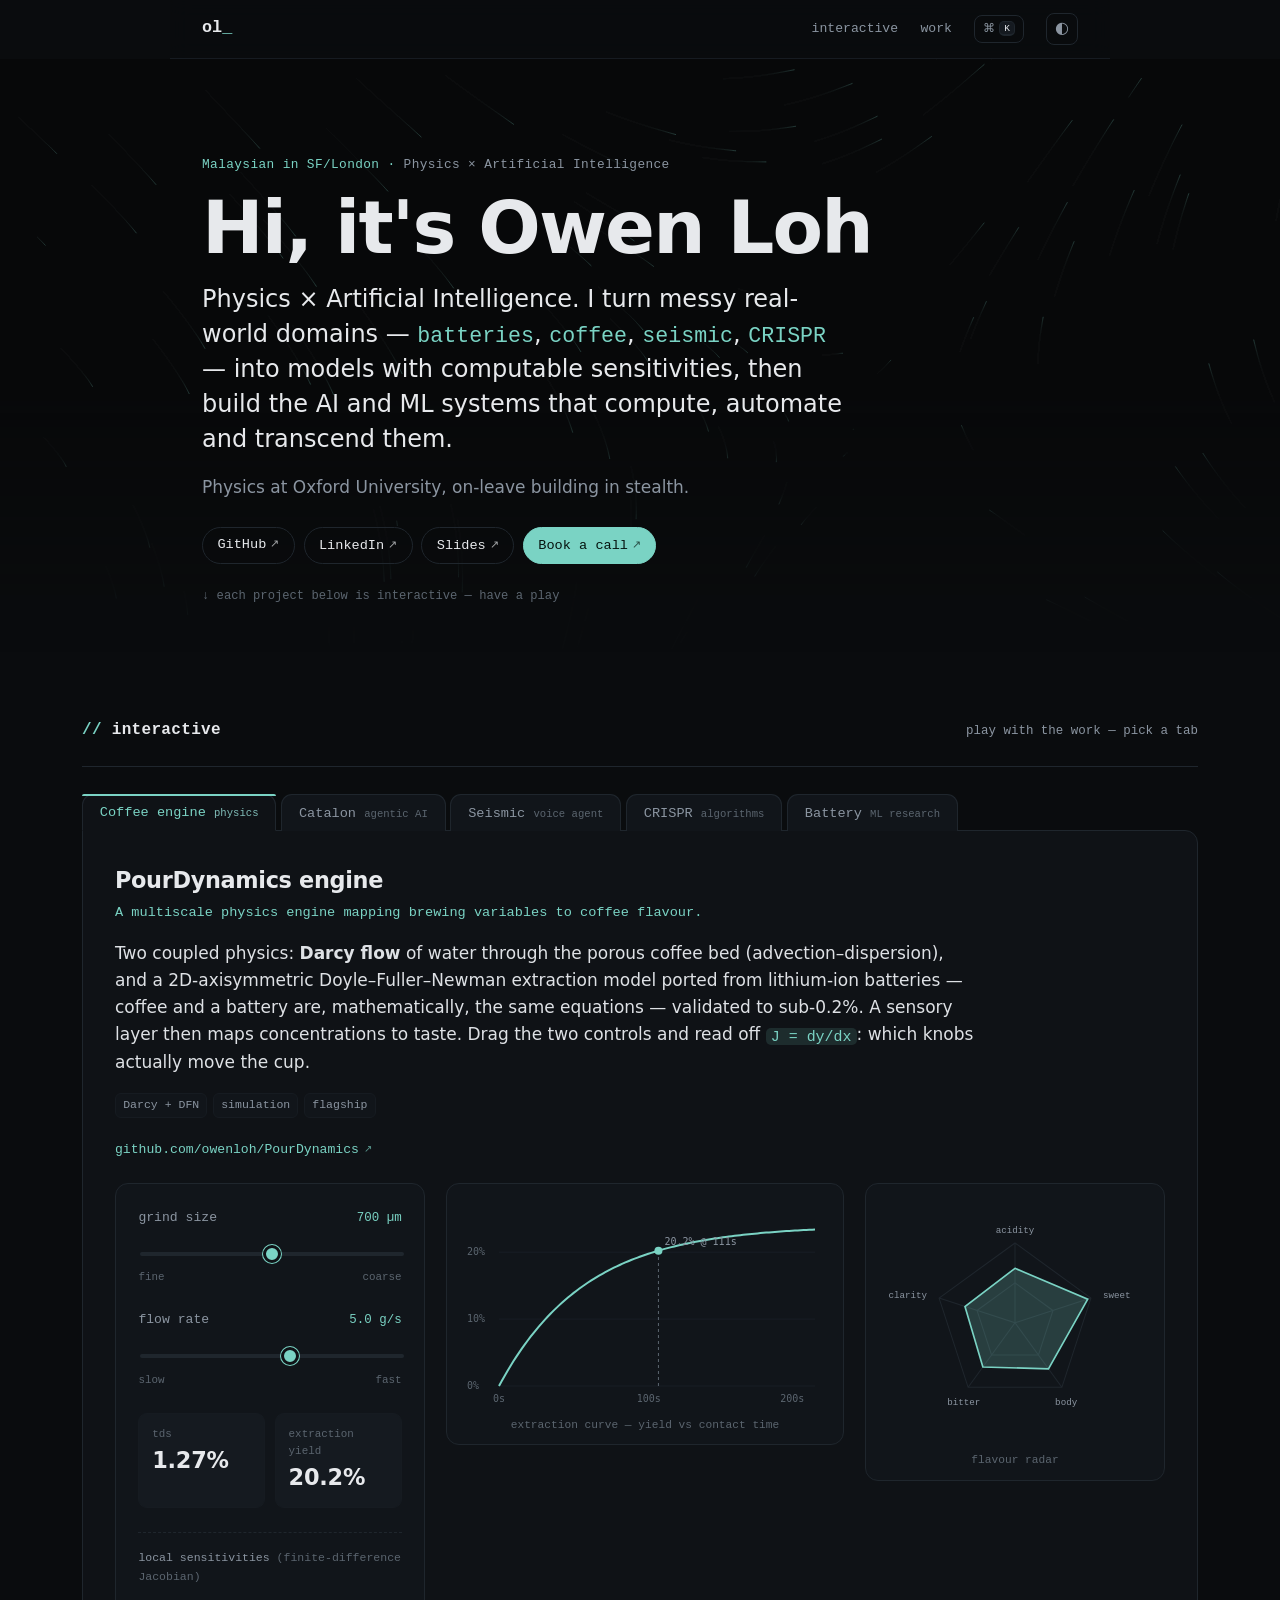
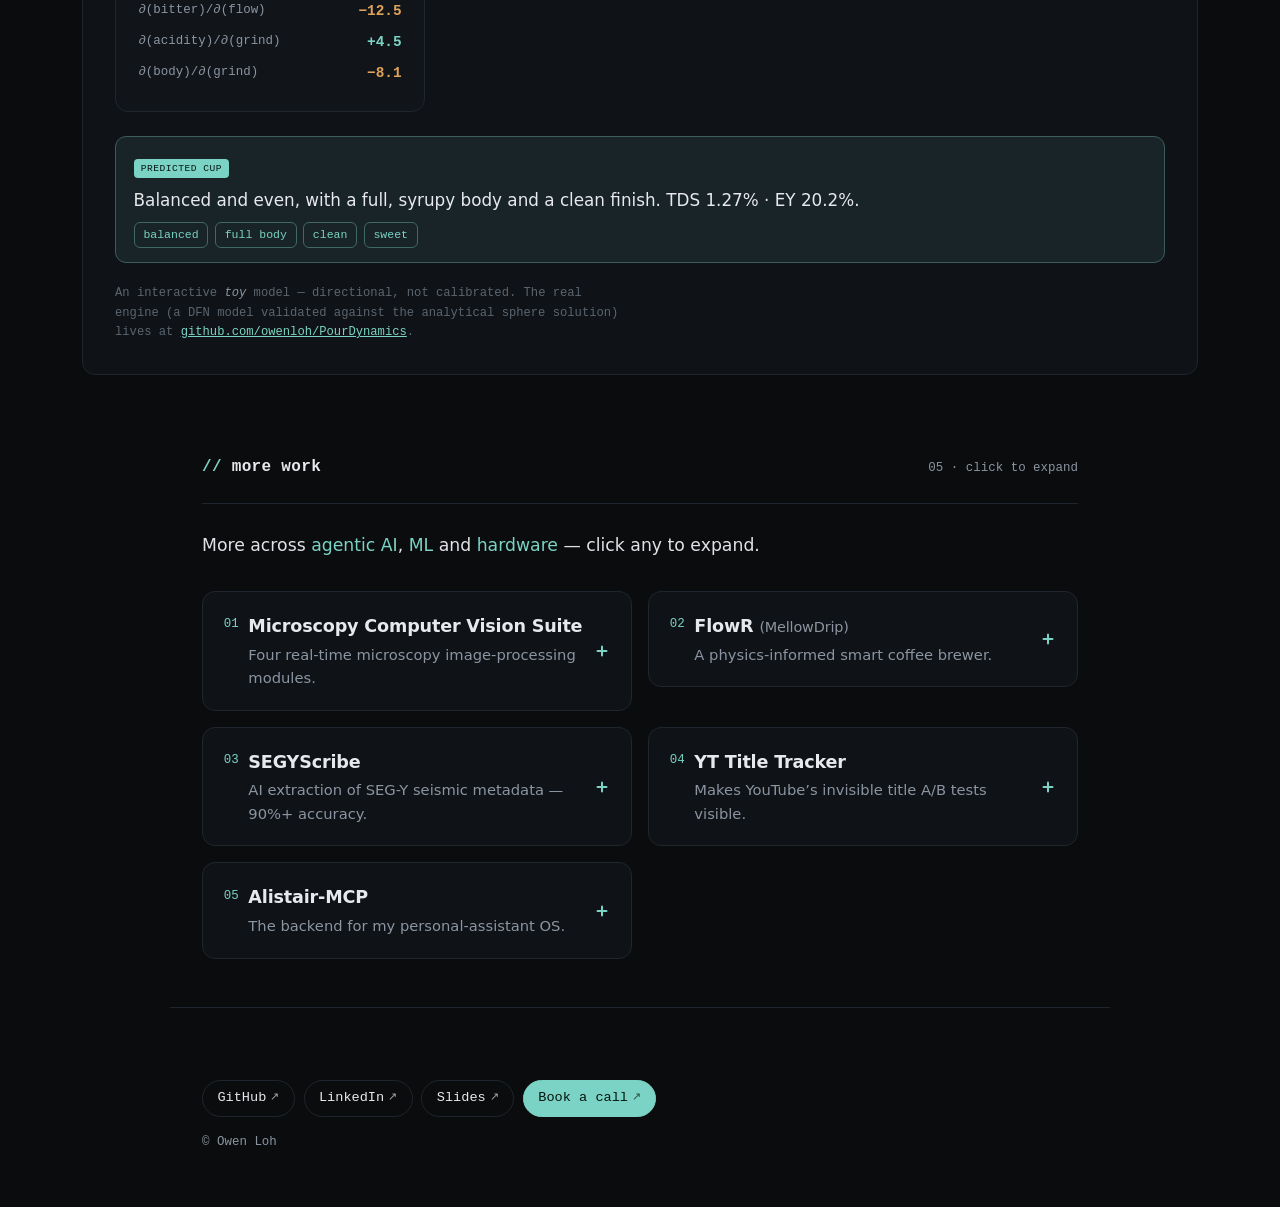
==== index.html @ e8a4edfb "Remove AI-tell meta-commentary from portfolio Drop the footer colophon boasting about the site's con" ====
<!DOCTYPE html>
<html lang="en" data-theme="dark">
<head>
<meta charset="utf-8">
<meta name="viewport" content="width=device-width, initial-scale=1">
<title>Owen Loh — Physics × Artificial Intelligence</title>
<meta name="description" content="Owen Loh — physics × Artificial Intelligence. I turn messy real-world domains (batteries, coffee, seismic, CRISPR) into physics problems with computable sensitivities, then build the AI and ML systems that compute, automate and validate them.">
<meta name="author" content="Owen Loh">
<meta name="theme-color" content="#0a0c0e">
<link rel="canonical" href="https://owenloh.github.io/">

<meta property="og:type" content="website">
<meta property="og:title" content="Owen Loh — Physics × Artificial Intelligence">
<meta property="og:description" content="I turn messy real-world domains into physics problems with computable sensitivities (J = dy/dx), then build the AI systems that compute, automate and validate them. With playable demos.">
<meta property="og:url" content="https://owenloh.github.io/">
<meta name="twitter:card" content="summary">
<meta name="twitter:title" content="Owen Loh — Physics × Artificial Intelligence">
<meta name="twitter:description" content="A portfolio you can operate: tab through playable demos of an agentic order pipeline, NL seismic navigation, an algorithmic speed-up, a battery fit, and a coffee-physics engine.">

<link rel="icon" href="data:image/svg+xml,%3Csvg xmlns='http://www.w3.org/2000/svg' viewBox='0 0 32 32'%3E%3Crect width='32' height='32' rx='7' fill='%230a0c0e'/%3E%3Ctext x='16' y='22' font-family='ui-monospace,monospace' font-size='15' font-weight='700' text-anchor='middle' fill='%237ad3c4'%3Eol%3C/text%3E%3C/svg%3E">

<script>
  /* Set theme before paint. */
  (function () {
    try { document.documentElement.setAttribute('data-theme', localStorage.getItem('theme') || 'dark'); } catch (e) {}
  })();
</script>

<link rel="stylesheet" href="style.css?v=12">
<link rel="preload" as="image" href="assets/microscopy-flatness.jpg" fetchpriority="low">

<script type="application/ld+json">
{
  "@context": "https://schema.org",
  "@type": "Person",
  "name": "Owen Loh",
  "url": "https://owenloh.github.io/",
  "jobTitle": "Physics & Artificial Intelligence engineer",
  "description": "Physics and Artificial Intelligence engineer who turns messy real-world domains into physics problems with computable sensitivities, then builds the AI and ML systems to compute, automate and validate them.",
  "alumniOf": "University of Oxford",
  "homeLocation": "London, United Kingdom",
  "sameAs": ["https://github.com/owenloh", "https://www.linkedin.com/in/olzm"]
}
</script>
</head>
<body>
<a class="skip" href="#play">Skip to demos</a>
<div class="progress" id="progress" aria-hidden="true"></div>

<header class="topbar">
  <a class="mark" href="#top" aria-label="Owen Loh — top">ol<span class="cursor" aria-hidden="true">_</span></a>
  <nav class="nav" aria-label="Primary">
    <a href="#play">interactive</a>
    <a href="#work">work</a>
    <button id="palette-open" class="kbtn" type="button" aria-haspopup="dialog" aria-label="Open command palette">
      <span aria-hidden="true">⌘</span><kbd>K</kbd>
    </button>
    <button id="theme-toggle" class="theme-toggle" type="button" aria-label="Toggle colour theme" title="Toggle light / dark">
      <span aria-hidden="true">◐</span>
    </button>
  </nav>
</header>

<main id="top">

  <!-- HERO -->
  <section class="hero" id="hero">
    <canvas id="field" class="field" aria-hidden="true"></canvas>
    <div class="hero-inner">
      <p class="eyebrow">Malaysian in SF/London · <span class="dim">Physics × Artificial Intelligence</span></p>
      <h1>Hi, it's Owen Loh</h1>
      <p class="tagline">
        Physics &times; Artificial Intelligence. I turn messy real-world domains &mdash;
        <span class="hl">batteries</span>, <span class="hl">coffee</span>,
        <span class="hl">seismic</span>, <span class="hl">CRISPR</span> &mdash;
        into models with computable sensitivities, then build the AI and ML
        systems that compute, automate and transcend them.
      </p>
      <p class="subline">
        Physics at Oxford University, on-leave building in stealth.
      </p>
      <ul class="links" aria-label="Links">
        <li><a href="https://github.com/owenloh" rel="me noopener" target="_blank">GitHub<span class="arr" aria-hidden="true">&#8599;</span></a></li>
        <li><a href="https://www.linkedin.com/in/olzm" rel="me noopener" target="_blank">LinkedIn<span class="arr" aria-hidden="true">&#8599;</span></a></li>
        <li><a href="https://tinyurl.com/mr3ndc72" rel="noopener" target="_blank">Slides<span class="arr" aria-hidden="true">&#8599;</span></a></li>
        <li><a class="cta" href="https://calendar.app.google/BHBN9vUJ483jwWfq5" rel="noopener" target="_blank">Book a call<span class="arr" aria-hidden="true">&#8599;</span></a></li>
      </ul>
      <p class="hint" aria-hidden="true">↓ each project below is interactive &mdash; have a play</p>
    </div>
  </section>

  <!-- INTERACTIVE SHOWCASE -->
  <section class="block showcase" id="play" aria-labelledby="play-h">
    <div class="block-head">
      <h2 id="play-h">interactive</h2>
      <span class="count" aria-hidden="true">play with the work — pick a tab</span>
    </div>

    <div class="tabs" role="tablist" aria-label="Interactive projects">
      <button role="tab" id="tab-coffee"  aria-controls="panel-coffee"  aria-selected="true"  tabindex="0">Coffee&nbsp;engine <span class="t-sub">physics</span></button>
      <button role="tab" id="tab-catalon" aria-controls="panel-catalon" aria-selected="false" tabindex="-1">Catalon <span class="t-sub">agentic AI</span></button>
      <button role="tab" id="tab-seismic" aria-controls="panel-seismic" aria-selected="false" tabindex="-1">Seismic <span class="t-sub">voice&nbsp;agent</span></button>
      <button role="tab" id="tab-crispr"  aria-controls="panel-crispr"  aria-selected="false" tabindex="-1">CRISPR <span class="t-sub">algorithms</span></button>
      <button role="tab" id="tab-battery" aria-controls="panel-battery" aria-selected="false" tabindex="-1">Battery <span class="t-sub">ML&nbsp;research</span></button>
    </div>

    <div class="panels">
    <!-- COFFEE -->
    <div class="panel" role="tabpanel" id="panel-coffee" aria-labelledby="tab-coffee" tabindex="0">
      <div class="pane-desc">
        <h3>PourDynamics engine</h3>
        <p class="c-hook">A multiscale physics engine mapping brewing variables to coffee flavour.</p>
        <p>Two coupled physics: <b>Darcy flow</b> of water through the porous coffee
        bed (advection&ndash;dispersion), and a 2D-axisymmetric
        Doyle&ndash;Fuller&ndash;Newman extraction model ported from lithium-ion
        batteries &mdash; coffee and a battery are, mathematically, the same
        equations &mdash; validated to sub-0.2%. A sensory layer then maps
        concentrations to taste. Drag the two controls and read off
        <code>J = dy/dx</code>: which knobs actually move the cup.</p>
        <ul class="tags"><li>Darcy + DFN</li><li>simulation</li><li>flagship</li></ul>
        <a class="go" href="https://github.com/owenloh/PourDynamics" rel="noopener" target="_blank">github.com/owenloh/PourDynamics<span class="arr" aria-hidden="true">&#8599;</span></a>
      </div>
      <div class="pane-demo">
        <div class="rig">
          <div class="controls" role="group" aria-label="Brew controls">
            <div class="ctrl">
              <label for="grind">grind size <output id="o-grind">700 µm</output></label>
              <input type="range" id="grind" min="200" max="1200" value="700" step="5">
              <span class="scale" aria-hidden="true"><span>fine</span><span>coarse</span></span>
            </div>
            <div class="ctrl">
              <label for="flow">flow rate <output id="o-flow">5.0 g/s</output></label>
              <input type="range" id="flow" min="1" max="8" value="5" step="0.1">
              <span class="scale" aria-hidden="true"><span>slow</span><span>fast</span></span>
            </div>
            <div class="readouts" aria-live="polite">
              <div class="ro"><span>TDS</span><b id="o-tds">1.27%</b></div>
              <div class="ro"><span>extraction yield</span><b id="o-ey">20.2%</b></div>
            </div>
            <div class="jac" aria-live="polite">
              <p class="jac-title">local sensitivities <span class="dim">(finite-difference Jacobian)</span></p>
              <div class="jrow"><code>&part;(bitter)/&part;(flow)</code><b id="j1">—</b></div>
              <div class="jrow"><code>&part;(acidity)/&part;(grind)</code><b id="j2">—</b></div>
              <div class="jrow"><code>&part;(body)/&part;(grind)</code><b id="j3">—</b></div>
            </div>
          </div>
          <div class="viz">
            <figure class="viz-fig">
              <canvas id="curve" width="520" height="300" role="img" aria-label="Extraction yield versus contact time"></canvas>
              <figcaption>extraction curve &mdash; yield vs contact time</figcaption>
            </figure>
            <figure class="viz-fig">
              <svg id="radar" viewBox="-20 -10 260 240" role="img" aria-label="Flavour radar across acidity, sweetness, body, bitterness and clarity">
                <g class="radar-grid" stroke-linejoin="round" fill="none">
                  <polygon points="110,32 184.2,85.9 155.8,173.1 64.2,173.1 35.8,85.9"></polygon>
                  <polygon points="110,71 147.1,98 132.9,141.5 87.1,141.5 72.9,98"></polygon>
                  <line x1="110" y1="110" x2="110" y2="32"></line>
                  <line x1="110" y1="110" x2="184.2" y2="85.9"></line>
                  <line x1="110" y1="110" x2="155.8" y2="173.1"></line>
                  <line x1="110" y1="110" x2="64.2" y2="173.1"></line>
                  <line x1="110" y1="110" x2="35.8" y2="85.9"></line>
                </g>
                <polygon id="radar-shape" points="110,70 150,95 140,150 80,150 70,95"></polygon>
                <g class="radar-label">
                  <text x="110" y="22" text-anchor="middle">acidity</text>
                  <text x="196" y="86" text-anchor="start">sweet</text>
                  <text x="160" y="190" text-anchor="middle">body</text>
                  <text x="60" y="190" text-anchor="middle">bitter</text>
                  <text x="24" y="86" text-anchor="end">clarity</text>
                </g>
              </svg>
              <figcaption>flavour radar</figcaption>
            </figure>
          </div>
          <div class="flavour" aria-live="polite">
            <span class="flavour-tag">predicted cup</span>
            <p class="flavour-note" id="flavour-note">Drag the controls to brew a cup.</p>
            <ul class="flavour-tags" id="flavour-tags"></ul>
          </div>
        </div>
        <p class="caption">An interactive <em>toy</em> model &mdash; directional,
        not calibrated. The real engine (a DFN model validated against the
        analytical sphere solution) lives at
        <a href="https://github.com/owenloh/PourDynamics" rel="noopener" target="_blank">github.com/owenloh/PourDynamics</a>.</p>
      </div>
    </div>

    <!-- CATALON -->
    <div class="panel" role="tabpanel" id="panel-catalon" aria-labelledby="tab-catalon" data-demo="catalon" tabindex="0" hidden>
      <div class="pane-desc">
        <h3>Catalon <span class="alt">(startup cofounder)</span></h3>
        <p class="c-hook">AI automation for chemical commercial teams. Purchase-order processing, ~40&nbsp;min&nbsp;&rarr;&nbsp;~3&nbsp;sec.</p>
        <p class="meta-line">startup cofounder &middot; founded, built &amp; exited</p>
        <p>As startup cofounder I built the agentic pipeline behind Catalon. It
        reads an inbound PO email, classifies intent, resolves the customer against
        their ERP, extracts and price-validates every line item &mdash;
        chemical-synonym resolution, density-based lbs&harr;gal conversion,
        customer rules &mdash; and drafts an ERP-ready order for one-click approval.
        Sub-3-second latency, on top of existing systems, no rip-and-replace.</p>
        <ul class="deep">
          <li>Multi-stage state machine: deterministic prefilter &rarr; classify &rarr; SQL+LLM customer-resolve &rarr; schema extraction &rarr; self-healing retry &mdash; with circuit breaker, rate limiter and dead-letter queue.</li>
          <li>Schema-decoupled: a reusable core with hot-swappable per-customer &ldquo;context cartridges.&rdquo; Eval-driven tuning, not fine-tuning &rarr; 99%+ accuracy.</li>
          <li>2 paying distributors, $60K&nbsp;ARR and a $1.2M pipeline within 2 months &mdash; then exited.</li>
        </ul>
        <ul class="tags"><li>multi-agent</li><li>founder</li><li>exited</li></ul>
        <a class="go" href="https://usecatalon.com" rel="noopener" target="_blank">usecatalon.com<span class="arr" aria-hidden="true">&#8599;</span></a>
      </div>
      <div class="pane-demo">
        <div class="demo" data-demo-body>
          <div class="demo-head"><span class="demo-tag">try it</span> watch a messy email become a structured order</div>
          <pre class="po-email">Subj: PO 4471 — restock
please ship to our Houston dock:
  2 drums acetone, technical 99.5%
  500 gal isopropanol (usual grade)
need by Friday — Net 30.</pre>
          <button class="demo-btn" type="button" data-act="run">Process order ▸</button>
          <div class="stages" aria-hidden="true">
            <span data-s>prefilter</span><span data-s>classify</span><span data-s>resolve&nbsp;customer</span><span data-s>extract&nbsp;+&nbsp;validate</span><span data-s>draft&nbsp;ERP</span>
          </div>
          <div class="po-out po-empty">
            <div class="po-meta">structured order appears here &rarr;</div>
            <div class="po-row"><span>customer</span><span>—</span></div>
            <div class="po-row"><span>line items</span><span>—</span></div>
            <div class="po-row"><span>terms</span><span>—</span></div>
            <div class="po-row"><span>status</span><span>—</span></div>
          </div>
          <p class="demo-note">Real inbound POs are messy &mdash; wrong units, chemical synonyms, free text. The pipeline normalises all of it and drafts an ERP-ready order in ~3 seconds, with a human making the final one-click approval.</p>
        </div>
      </div>
    </div>

    <!-- SEISMIC -->
    <div class="panel" role="tabpanel" id="panel-seismic" aria-labelledby="tab-seismic" data-demo="seismic" tabindex="0" hidden>
      <div class="pane-desc">
        <h3>SeisPilot</h3>
        <p class="c-hook">Voice + natural language &rarr; 3D seismic navigation inside pro software &ldquo;Tornado.&rdquo;</p>
        <p>Professional seismic software has a brutal learning curve and expert
        time is scarce. I wrapped it in an agent: describe what you want to see and
        an LLM turns it into live, validated commands against the
        application&rsquo;s API &mdash; like a seismologist driving it for you.</p>
        <ul class="deep">
          <li>NL &rarr; JSON-RPC via an LLM, gated by a command validator (only whitelisted calls run), with multi-LLM fallback and a queued listener.</li>
          <li>20-level undo/redo; bookmark engine; bidirectional transform between seismic (inline/crossline/depth) and Cartesian space.</li>
          <li>Built solo in ~3 weeks at Viridien on my own initiative; drew immediate traction from teams across China, the Netherlands, the US and Singapore.</li>
        </ul>
        <ul class="tags"><li>MCP</li><li>seismic</li><li>agentic</li></ul>
        <a class="go" href="https://github.com/owenloh/SeisPilot" rel="noopener" target="_blank">github.com/owenloh/SeisPilot<span class="arr" aria-hidden="true">&#8599;</span></a>
      </div>
      <div class="pane-demo">
        <div class="demo" data-demo-body>
          <div class="demo-head"><span class="demo-tag">try it</span> drive the section by command</div>
          <canvas class="seis" width="560" height="220" role="img" aria-label="Synthetic seismic section you can navigate by command"></canvas>
          <div class="cmdline"><span class="prompt" aria-hidden="true">&rsaquo;</span><input type="text" class="cmd" placeholder="try: go to the fault · zoom in · toggle velocity · reset" aria-label="Seismic navigation command"></div>
          <div class="chips">
            <button type="button" data-cmd="go to the fault">go to fault</button>
            <button type="button" data-cmd="zoom in">zoom in</button>
            <button type="button" data-cmd="zoom out">zoom out</button>
            <button type="button" data-cmd="toggle velocity">toggle velocity</button>
            <button type="button" data-cmd="reset">reset</button>
          </div>
          <div class="cmd-echo" aria-live="polite">› the agent parses your words into validated navigation calls.</div>
        </div>
      </div>
    </div>

    <!-- CRISPR -->
    <div class="panel" role="tabpanel" id="panel-crispr" aria-labelledby="tab-crispr" data-demo="crispr" tabindex="0" hidden>
      <div class="pane-desc">
        <h3>iGEM 2025 <span class="alt">(Oxford University)</span></h3>
        <p class="c-hook">Gold medal &mdash; high-performance CRISPR guide discovery.</p>
        <p class="meta-line">Oxford University team &middot; Grand Jamboree, Paris 2025</p>
        <p>The job: find guide RNAs that hit a target bacterium while sparing the
        commensal flora &mdash; a nearest-neighbour search by Hamming distance over
        millions of genomic sites. I built a two-layer engine: a <b>trie</b> prefix
        filter (exact first 13&nbsp;nt) drops ~85% of candidates, then a
        <b>BK-tree</b> Hamming search over a <b>2-bit-packed</b> genome handles the
        rest.</p>
        <ul class="deep">
          <li>Brute force is <code>O(N&middot;M&middot;L)</code> &mdash; every target guide against every commensal guide. The hybrid is <code>O(N&middot;(k + log&nbsp;M&middot;L))</code>: linear in targets, with the database term dropping from <em>M</em> to <em>log&nbsp;M</em>.</li>
          <li>~2.3M indexed guides across 50 genomes; ~3&nbsp;s per guide; ~2000&times; faster than the BLAST equivalent; 1.2&nbsp;GB bit-packed vs 4.8&nbsp;GB as strings; 100% accuracy. ML &amp; algorithm lead at iGEM 2025.</li>
        </ul>
        <ul class="tags"><li>BK-tree + trie</li><li>bit-packed DNA</li><li>CUDA</li></ul>
        <div class="pane-links">
          <a class="go" href="https://2025.igem.wiki/oxford/software" rel="noopener" target="_blank">iGEM software wiki<span class="arr" aria-hidden="true">&#8599;</span></a>
          <a class="go" href="https://docs.google.com/document/d/116QzXVYPG7VPX7hpSdX9yLE3PTauvGjEwLQnfTb2M1A/edit?tab=t.0" rel="noopener" target="_blank">algorithm write-up<span class="arr" aria-hidden="true">&#8599;</span></a>
          <a class="go" href="https://github.com/owenloh/Discriminase" rel="noopener" target="_blank">GitHub repo<span class="arr" aria-hidden="true">&#8599;</span></a>
          <a class="go go-live" href="https://discriminase-production.up.railway.app/" rel="noopener" target="_blank"><span class="live-dot" aria-hidden="true"></span>live website<span class="arr" aria-hidden="true">&#8599;</span></a>
        </div>
      </div>
      <div class="pane-demo">
        <div class="demo" data-demo-body>
          <div class="demo-head"><span class="demo-tag">try it</span> is this guide unique, or an off-target risk?</div>
          <div class="crispr-stage">
            <div class="seq-row"><span class="seq-label">target guide</span><code class="seq" id="cr-target"></code></div>
            <div class="seq-row"><span class="seq-label">nearest commensal</span><code class="seq" id="cr-match"></code></div>
          </div>
          <div class="cr-stats">
            <div><span>Hamming distance</span><b id="cr-ham">—</b></div>
            <div><span>similarity</span><b id="cr-sim">—</b></div>
            <div><span>scanned</span><b>2.3M guides</b></div>
          </div>
          <div class="ctrl"><label>similarity threshold <output id="cr-thr-o">70%</output></label><input type="range" id="cr-thr" min="50" max="100" step="1" value="70"></div>
          <div class="cr-verdict" id="cr-verdict">—</div>
          <button class="demo-btn" type="button" id="cr-gen">Generate new guide ▸</button>
          <p class="demo-note">The trie + BK-tree finds the nearest commensal match (mismatches in amber). At or above the threshold = off-target risk, rejected; below = a unique guide, safe to target. Real runs: ~3&nbsp;s per guide over 2.3M, ~2000&times; faster than BLAST.</p>
        </div>
      </div>
    </div>

    <!-- BATTERY -->
    <div class="panel" role="tabpanel" id="panel-battery" aria-labelledby="tab-battery" data-demo="battery" tabindex="0" hidden>
      <div class="pane-desc">
        <h3>Battery State-of-Health</h3>
        <p class="meta-line">Imperial College London &middot; Faraday Institution &middot; ongoing publication</p>
        <p>A cell&rsquo;s health is usually read by tearing it down. I treat it as
        an inverse problem instead: reconstruct the full-cell OCV from its cathode
        and anode contributions, and the way they have shifted reveals exactly
        which electrode lost capacity &mdash; non-invasively. The standard fit
        misbehaves for NMC811&ndash;graphite because <code>scipy.curve_fit</code>
        returns a <em>local</em> minimum.</p>
        <ul class="deep">
          <li><b>Differential Evolution</b> for a true global fit &mdash; least-squares 0.0004 vs 0.005.</li>
          <li><b>DV_fit</b>: differential-voltage feature-matching via optimised Dynamic Time Warping &mdash; peak/dip <em>locations</em> are invariant in lithiation.</li>
          <li><b>Degraded_OCV_fit</b> over a Pchip-DTW manifold &mdash; the most consistent modes so far. NMC811&ndash;graphite, 41 cells; awaiting experimental verification.</li>
        </ul>
      </div>
      <div class="pane-demo">
        <div class="demo" data-demo-body>
          <div class="demo-head"><span class="demo-tag">try it</span> fit the OCV &mdash; and watch the electrodes shrink</div>
          <div class="batt-viz">
            <figure class="batt-fig"><canvas class="ocv" width="520" height="240" role="img" aria-label="Open-circuit-voltage decomposition fit"></canvas><figcaption>full-cell OCV &mdash; reconstructed vs measured</figcaption></figure>
            <figure class="batt-fig"><canvas class="cells" width="220" height="240" role="img" aria-label="Electrode capacity schematic"></canvas><figcaption>electrode capacity &rarr; state of health</figcaption></figure>
          </div>
          <div class="ctrl"><label>cathode capacity loss &middot; LAM <output class="lam-out">—</output></label><input type="range" class="lam" min="0" max="40" step="0.5" value="6"></div>
          <div class="ctrl"><label>anode / lithium slippage &middot; LLI <output class="lli-out">—</output></label><input type="range" class="lli" min="-15" max="15" step="0.5" value="5"></div>
          <div class="ocv-out"><div><span>RMSE</span><b class="rmse">—</b></div><div><span>fit quality</span><b class="fitq">—</b></div><div><span>state of health</span><b class="soh">—</b></div></div>
          <p class="demo-note">Left: match the reconstructed OCV (solid) to the measured degraded cell (dotted). Right: the same two numbers as physical capacity &mdash; the <em>smaller</em> electrode sets the cell&rsquo;s state of health.</p>
        </div>
      </div>
    </div>
    </div>
  </section>

  <!-- MORE WORK -->
  <section class="block" id="work" aria-labelledby="work-h">
    <div class="block-head">
      <h2 id="work-h">more work</h2>
      <span class="count" aria-hidden="true">05 · click to expand</span>
    </div>
    <p class="lead">More across <em>agentic AI</em>, <em>ML</em> and <em>hardware</em> &mdash; click any to expand.</p>

    <div class="grid">

      <details class="card">
        <summary>
          <span class="idx" aria-hidden="true">01</span>
          <span class="c-title">Microscopy Computer Vision Suite</span>
          <span class="c-hook">Four real-time microscopy image-processing modules.</span>
          <span class="chev" aria-hidden="true"></span>
        </summary>
        <div class="c-body">
          <p>Built solo at Aurox, each module from scratch in ~2 weeks, for
          manufacturing and QC of microscopy equipment.</p>
          <figure class="c-shot">
            <img src="assets/microscopy-flatness.jpg" alt="Mirror-flatness interferometry app: interference fringes over the mirror region of interest, the Fourier view of the first harmonic, and the reconstructed mirror-surface colormap." decoding="async" fetchpriority="low">
            <figcaption>Mirror-flatness interferometry &mdash; FFT fringe analysis, first-harmonic isolation, and reconstructed surface map. Built from scratch and shipped as a standalone app.</figcaption>
          </figure>
          <ul class="deep">
            <li>Mirror-flatness interferometry (FFT/vision); a Photoshop-like GUI for final-product testing; calibration-target alignment; triplet-lens alignment.</li>
            <li>OpenCV, tkinter, multithreading, camera-SDK integration &mdash; real-time throughout.</li>
          </ul>
          <ul class="tags"><li>computer vision</li><li>real-time</li><li>optics</li></ul>
          <span class="go muted">Proprietary &mdash; no repo</span>
        </div>
      </details>

      <details class="card">
        <summary>
          <span class="idx" aria-hidden="true">02</span>
          <span class="c-title">FlowR <span class="alt">(MellowDrip)</span></span>
          <span class="c-hook">A physics-informed smart coffee brewer.</span>
          <span class="chev" aria-hidden="true"></span>
        </summary>
        <div class="c-body">
          <p>Modelling immersion vs percolation (Noyes&ndash;Whitney diffusion)
          showed only two variables really matter: flow rate and grind size. So I
          built hardware to control them.</p>
          <ul class="deep">
            <li>Measures <em>output</em> flow rate via the differential of two scales, feeding a PID loop on an ESP8266 (C++, real-time) that controls input flow.</li>
            <li>FlowR v1 proved the concept; v2 added aesthetics and a Blynk IoT app. Showcased to 150 people.</li>
          </ul>
          <ul class="tags"><li>PID</li><li>ESP8266</li><li>hardware</li></ul>
          <span class="go muted">Hardware build &mdash; no repo</span>
        </div>
      </details>

      <details class="card">
        <summary>
          <span class="idx" aria-hidden="true">03</span>
          <span class="c-title">SEGYScribe</span>
          <span class="c-hook">AI extraction of SEG-Y seismic metadata &mdash; 90%+ accuracy.</span>
          <span class="chev" aria-hidden="true"></span>
        </summary>
        <div class="c-body">
          <p>Clients ship SEG-Y files in every imaginable format; byte locations
          for trace headers must usually be found by hand. This finds them.</p>
          <ul class="deep">
            <li>Chain-of-thought reasoning proposes byte-location hypotheses, statistically validated and refined in a loop until consistent.</li>
            <li>80+ attribute ontology; 90%+ accuracy; ~4,000 lines across ~13 modules; built from scratch in ~2 weeks.</li>
          </ul>
          <ul class="tags"><li>chain-of-thought</li><li>SEG-Y</li><li>validation</li></ul>
          <a class="go" href="https://github.com/owenloh/SEGYScribe" rel="noopener" target="_blank">github.com/owenloh/SEGYScribe<span class="arr" aria-hidden="true">&#8599;</span></a>
        </div>
      </details>

      <details class="card">
        <summary>
          <span class="idx" aria-hidden="true">04</span>
          <span class="c-title">YT Title Tracker</span>
          <span class="c-hook">Makes YouTube&rsquo;s invisible title A/B tests visible.</span>
          <span class="chev" aria-hidden="true"></span>
        </summary>
        <div class="c-body">
          <p>YouTube quietly A/B-tests video titles, but each viewer is locked to
          one &ldquo;sticky&rdquo; variant &mdash; so the experiments are invisible.
          After watching <em>Veritasium</em> reword the same video over and over, I
          wanted to actually see what was being tested, so I built a tracker.</p>
          <ul class="deep">
            <li>The trick: rather than scrape fragile HTML, it calls YouTube&rsquo;s internal <b>InnerTube API</b> and rotates a fresh <code>visitorData</code> identity per request &mdash; so every sample looks like a different viewer, surfacing variants a single account never could.</li>
            <li>Watches 18+ channels via RSS, samples new uploads immediately and re-samples hourly, then posts a timestamped variant history once a title stabilizes. Flask + PostgreSQL, deployed on Railway.</li>
          </ul>
          <ul class="tags"><li>InnerTube</li><li>identity rotation</li><li>Flask</li></ul>
          <div class="pane-links">
            <a class="go" href="https://youtubetitleabtestcompiler-production.up.railway.app/" rel="noopener" target="_blank">live dashboard<span class="arr" aria-hidden="true">&#8599;</span></a>
            <a class="go" href="https://github.com/owenloh/YT_Title_Tracker" rel="noopener" target="_blank">github.com/owenloh/YT_Title_Tracker<span class="arr" aria-hidden="true">&#8599;</span></a>
          </div>
        </div>
      </details>

      <details class="card">
        <summary>
          <span class="idx" aria-hidden="true">05</span>
          <span class="c-title">Alistair-MCP</span>
          <span class="c-hook">The backend for my personal-assistant OS.</span>
          <span class="chev" aria-hidden="true"></span>
        </summary>
        <div class="c-body">
          <p>One assistant identity that follows me across clients, backed by a
          single bridge instead of a pile of disconnected integrations.</p>
          <ul class="deep">
            <li>A FastAPI bridge unifying my memory, Notion, Whatsapp, Google Calendar, Gmail, Github and a Microsoft To-Do in-tray behind one HTTP/MCP API.</li>
            <li>Skills are loaded at runtime from a manifest; Claude, Chatgpt or a real-time voice front end (Pipecat) streams from the model API while heavy agentic work runs in the background.</li>
          </ul>
          <ul class="tags"><li>FastAPI</li><li>MCP</li><li>personal OS</li></ul>
          <a class="go" href="https://github.com/owenloh/Alistair-MCP" rel="noopener" target="_blank">github.com/owenloh/Alistair-MCP<span class="arr" aria-hidden="true">&#8599;</span></a>
        </div>
      </details>

    </div>
  </section>

</main>

<footer class="footer">
  <ul class="links" aria-label="Links">
    <li><a href="https://github.com/owenloh" rel="me noopener" target="_blank">GitHub<span class="arr" aria-hidden="true">&#8599;</span></a></li>
    <li><a href="https://www.linkedin.com/in/olzm" rel="me noopener" target="_blank">LinkedIn<span class="arr" aria-hidden="true">&#8599;</span></a></li>
    <li><a href="https://1drv.ms/p/c/d26535d430fe7580/IQBM79UHrJJxT45lu3gBuvORAS9xCkHieKY0bC6gUYEi07g?e=sDbysZ" rel="noopener" target="_blank">Slides<span class="arr" aria-hidden="true">&#8599;</span></a></li>
    <li><a class="cta" href="https://calendar.app.google/BHBN9vUJ483jwWfq5" rel="noopener" target="_blank">Book a call<span class="arr" aria-hidden="true">&#8599;</span></a></li>
  </ul>
  <p class="colophon">&copy; Owen Loh</p>
</footer>

<!-- COMMAND PALETTE -->
<div class="palette" id="palette" hidden>
  <div class="palette-backdrop" data-close></div>
  <div class="palette-box" role="dialog" aria-modal="true" aria-label="Command palette">
    <input id="palette-input" class="palette-input" type="text" placeholder="Jump to a demo… or type to filter (esc to close)" autocomplete="off" spellcheck="false">
    <ul id="palette-list" class="palette-list" role="listbox" aria-label="Commands"></ul>
  </div>
</div>

<script src="script.js?v=11" defer></script>
</body>
</html>
---- style.css ----
/* Owen Loh — portfolio */

/* ---------- Theme tokens ---------- */
:root {
  --bg: #0a0c0e;
  --bg-soft: #11151a;
  --bg-card: #0f1216;
  --bg-elev: #151a20;
  --line: #1f262d;
  --line-soft: #161b21;
  --text: #e7e9ec;
  --muted: #8b95a1;
  --faint: #5b656f;
  --accent: #7ad3c4;
  --accent-2: #e0a35a;
  --accent-ink: #06140f;
  --warn: #e0a35a;
  --radius: 13px;
  --maxw: 940px;
  --mono: ui-monospace, "JetBrains Mono", "SF Mono", "Cascadia Code", Menlo, Consolas, monospace;
  --sans: system-ui, -apple-system, "Segoe UI", Roboto, Helvetica, Arial, sans-serif;
}
[data-theme="light"] {
  --bg: #fbfbf8;
  --bg-soft: #f4f4ee;
  --bg-card: #ffffff;
  --bg-elev: #ffffff;
  --line: #e3e2d9;
  --line-soft: #eeede6;
  --text: #14171b;
  --muted: #59626c;
  --faint: #93999f;
  --accent: #0c7a6c;
  --accent-2: #b9711d;
  --accent-ink: #ffffff;
}

*, *::before, *::after { box-sizing: border-box; }
html { -webkit-text-size-adjust: 100%; scroll-behavior: smooth; }
@media (prefers-reduced-motion: reduce) { html { scroll-behavior: auto; } }

body {
  margin: 0; background: var(--bg); color: var(--text);
  font-family: var(--sans); font-size: 17px; line-height: 1.6;
  -webkit-font-smoothing: antialiased; text-rendering: optimizeLegibility;
  transition: background .25s ease, color .25s ease;
  overflow-x: hidden;
}
a { color: inherit; }
kbd {
  font-family: var(--mono); font-size: .76em; line-height: 1;
  border: 1px solid var(--line); border-bottom-width: 2px; border-radius: 5px;
  padding: .15em .4em; color: var(--text); background: var(--bg-elev);
}
code {
  font-family: var(--mono); font-size: .88em; color: var(--accent);
  background: color-mix(in srgb, var(--accent) 13%, transparent);
  padding: .06em .34em; border-radius: 5px; white-space: nowrap;
}

.skip {
  position: absolute; left: -999px; top: 0; z-index: 200;
  background: var(--accent); color: var(--accent-ink);
  padding: .6rem 1rem; border-radius: 0 0 8px 0;
  font-family: var(--mono); font-size: .85rem; text-decoration: none;
}
.skip:focus { left: 0; }

/* ---------- Scroll progress ---------- */
.progress {
  position: fixed; top: 0; left: 0; height: 2px; width: 0;
  background: linear-gradient(90deg, var(--accent), var(--accent-2));
  z-index: 120; transition: width .1s linear;
}

/* ---------- Layout ---------- */
.hero-inner, .block, .footer { max-width: var(--maxw); margin-inline: auto; padding-inline: clamp(1.25rem, 5vw, 2rem); }

/* ---------- Topbar ---------- */
.topbar {
  position: sticky; top: 0; z-index: 100;
  display: flex; align-items: center; justify-content: space-between; gap: 1rem;
  max-width: var(--maxw); margin-inline: auto;
  padding: .8rem clamp(1.25rem, 5vw, 2rem);
  background: color-mix(in srgb, var(--bg) 78%, transparent);
  backdrop-filter: saturate(150%) blur(10px);
  border-bottom: 1px solid var(--line-soft);
}
.mark { font-family: var(--mono); font-weight: 700; font-size: 1.05rem; text-decoration: none; color: var(--text); }
.mark .cursor { color: var(--accent); animation: blink 1.2s steps(1) infinite; }
@keyframes blink { 50% { opacity: 0; } }
.nav { display: flex; align-items: center; gap: clamp(.7rem, 2.6vw, 1.4rem); }
.nav a { font-family: var(--mono); font-size: .82rem; color: var(--muted); text-decoration: none; transition: color .2s; }
.nav a:hover { color: var(--accent); }
.kbtn, .theme-toggle {
  display: inline-flex; align-items: center; gap: .25rem; cursor: pointer;
  background: transparent; color: var(--muted); border: 1px solid var(--line);
  border-radius: 8px; font-family: var(--mono); font-size: .78rem; line-height: 1;
  padding: .35rem .5rem; transition: color .2s, border-color .2s, transform .15s;
}
.theme-toggle { padding: 0; width: 2rem; height: 2rem; justify-content: center; font-size: 1rem; }
.kbtn:hover, .theme-toggle:hover { color: var(--accent); border-color: var(--accent); }
.kbtn:active, .theme-toggle:active { transform: scale(.93); }
@media (max-width: 560px) { .nav a[href="#research"] { display: none; } }

/* ---------- Hero ---------- */
.hero { position: relative; isolation: isolate; padding: clamp(3.2rem, 9vw, 6rem) 0 3rem; overflow: hidden; }
.field {
  position: absolute; inset: 0; width: 100%; height: 100%; z-index: -1;
  opacity: .5; pointer-events: none;
  -webkit-mask-image: linear-gradient(180deg, #000 55%, transparent);
  mask-image: linear-gradient(180deg, #000 55%, transparent);
}
.hero-inner { position: relative; }
.eyebrow { font-family: var(--mono); font-size: .8rem; letter-spacing: .03em; color: var(--accent); margin: 0 0 1rem; }
.eyebrow .dim { color: var(--muted); }
.hero h1 { font-size: clamp(2.7rem, 9.5vw, 4.6rem); line-height: 1.0; letter-spacing: -.025em; font-weight: 700; margin: 0 0 1.1rem; }
.tagline { font-size: clamp(1.15rem, 3.2vw, 1.5rem); line-height: 1.45; max-width: 42ch; margin: 0 0 1.1rem; font-weight: 450; }
.tagline .hl { color: var(--accent); font-family: var(--mono); font-size: .9em; }
.subline { color: var(--muted); max-width: 56ch; margin: 0 0 1.6rem; }
.hint { font-family: var(--mono); font-size: .76rem; color: var(--faint); margin: 1.4rem 0 0; }

/* ---------- Link chips ---------- */
.links { list-style: none; display: flex; flex-wrap: wrap; gap: .55rem; padding: 0; margin: 0; }
.links a {
  display: inline-flex; align-items: center; gap: .25rem;
  font-family: var(--mono); font-size: .85rem; text-decoration: none; color: var(--text);
  border: 1px solid var(--line); border-radius: 999px; padding: .42rem .9rem;
  transition: border-color .2s, color .2s, background .2s;
}
.links a:hover { color: var(--accent); border-color: var(--accent); background: color-mix(in srgb, var(--accent) 9%, transparent); }
.links a.cta { color: var(--accent-ink); background: var(--accent); border-color: var(--accent); }
.links a.cta:hover { color: var(--accent-ink); filter: brightness(1.08); }
.arr { font-size: .8em; opacity: .7; }

/* ---------- Block headers ---------- */
.block { padding-top: clamp(2.5rem, 6vw, 4rem); padding-bottom: 1rem; }
.block-head { display: flex; align-items: baseline; justify-content: space-between; gap: 1rem; padding-bottom: 1.4rem; border-bottom: 1px solid var(--line); margin-bottom: 1.7rem; }
.block-head h2 { font-size: 1rem; font-family: var(--mono); font-weight: 600; letter-spacing: .02em; margin: 0; }
.block-head h2::before { content: "// "; color: var(--accent); }
.count { font-family: var(--mono); font-size: .78rem; color: var(--muted); }
.lead { font-size: 1.08rem; max-width: 60ch; color: color-mix(in srgb, var(--text) 92%, var(--muted)); margin: 0 0 2rem; }
.lead em { color: var(--accent); font-style: normal; }

/* ---------- Instrument ---------- */
.instrument { scroll-margin-top: 4rem; }
.rig { display: grid; grid-template-columns: minmax(260px, 360px) 1fr; gap: 1.5rem; align-items: start; }
.controls { background: var(--bg-card); border: 1px solid var(--line); border-radius: var(--radius); padding: 1.4rem; }
.ctrl { margin-bottom: 1.4rem; }
.ctrl label { display: flex; justify-content: space-between; align-items: baseline; font-family: var(--mono); font-size: .82rem; color: var(--muted); margin-bottom: .5rem; }
.ctrl label output { color: var(--accent); font-size: .95em; }
.scale { display: flex; justify-content: space-between; font-family: var(--mono); font-size: .68rem; color: var(--faint); margin-top: .35rem; }

input[type="range"] { -webkit-appearance: none; appearance: none; width: 100%; height: 4px; border-radius: 4px; background: var(--line); outline-offset: 6px; cursor: pointer; }
input[type="range"]::-webkit-slider-thumb { -webkit-appearance: none; appearance: none; width: 18px; height: 18px; border-radius: 50%; background: var(--accent); border: 3px solid var(--bg-card); box-shadow: 0 0 0 1px var(--accent); transition: transform .12s; }
input[type="range"]::-webkit-slider-thumb:hover { transform: scale(1.15); }
input[type="range"]::-moz-range-thumb { width: 16px; height: 16px; border-radius: 50%; background: var(--accent); border: 3px solid var(--bg-card); box-shadow: 0 0 0 1px var(--accent); }
input[type="range"]::-moz-range-track { height: 4px; border-radius: 4px; background: var(--line); }

.readouts { display: grid; grid-template-columns: 1fr 1fr; gap: .6rem; margin: 1.5rem 0; }
.ro { background: var(--bg-elev); border: 1px solid var(--line-soft); border-radius: 9px; padding: .7rem .8rem; }
.ro span { display: block; font-family: var(--mono); font-size: .68rem; color: var(--faint); text-transform: lowercase; }
.ro b { font-size: 1.4rem; font-weight: 650; letter-spacing: -.01em; font-variant-numeric: tabular-nums; }
.jac { border-top: 1px dashed var(--line); padding-top: 1rem; }
.jac-title { font-family: var(--mono); font-size: .72rem; color: var(--muted); margin: 0 0 .6rem; }
.jac-title .dim { color: var(--faint); }
.jrow { display: flex; justify-content: space-between; align-items: center; gap: .5rem; padding: .25rem 0; }
.jrow code { background: none; padding: 0; color: var(--muted); font-size: .78rem; white-space: normal; }
.jrow b { font-family: var(--mono); font-variant-numeric: tabular-nums; font-size: .9rem; }

.viz { display: grid; gap: 1rem; }
.viz-fig { margin: 0; background: var(--bg-card); border: 1px solid var(--line); border-radius: var(--radius); padding: 1rem 1rem .6rem; }
.viz-fig figcaption { font-family: var(--mono); font-size: .7rem; color: var(--faint); margin-top: .4rem; text-align: center; }
#curve { width: 100%; height: auto; display: block; }
#radar { width: 100%; max-width: 320px; height: auto; display: block; margin: 0 auto; }
.radar-grid { stroke: var(--line); }
.radar-grid line { stroke: var(--line); }
#radar-shape { fill: color-mix(in srgb, var(--accent) 22%, transparent); stroke: var(--accent); stroke-width: 1.6; transition: all .18s ease; }
.radar-label text { fill: var(--muted); font-family: var(--mono); font-size: 9px; }

@media (min-width: 720px) { .viz { grid-template-columns: 1fr; } .viz-fig:has(#radar) { display: grid; } }
@media (max-width: 760px) { .rig { grid-template-columns: 1fr; } }

.caption { font-family: var(--mono); font-size: .76rem; color: var(--faint); margin: 1.3rem 0 0; max-width: 70ch; line-height: 1.6; }
.caption em { color: var(--muted); font-style: italic; }
.caption a { color: var(--accent); }

/* ---------- Work grid + details cards ---------- */
.grid { display: grid; gap: 1rem; grid-template-columns: repeat(auto-fit, minmax(300px, 1fr)); align-items: start; }
.card { background: var(--bg-card); border: 1px solid var(--line); border-radius: var(--radius); transition: border-color .2s, background .2s; }
.card.wide { grid-column: 1 / -1; }
.card[open] { border-color: color-mix(in srgb, var(--accent) 45%, var(--line)); }
.card:hover { border-color: color-mix(in srgb, var(--accent) 45%, var(--line)); }
summary { list-style: none; cursor: pointer; display: grid; grid-template-columns: auto 1fr auto; grid-template-areas: "idx title chev" "idx hook chev"; gap: .15rem .6rem; padding: 1.25rem 1.3rem; align-items: start; }
summary::-webkit-details-marker { display: none; }
summary:focus-visible { outline: 2px solid var(--accent); outline-offset: -2px; border-radius: var(--radius); }
.idx { grid-area: idx; font-family: var(--mono); font-size: .78rem; color: var(--accent); padding-top: .2rem; }
.c-title { grid-area: title; font-size: 1.1rem; font-weight: 650; letter-spacing: -.01em; }
.c-title .alt { color: var(--muted); font-weight: 400; font-size: .82em; }
.c-hook { grid-area: hook; color: var(--muted); font-size: .92rem; }
.chev { grid-area: chev; width: 16px; height: 16px; position: relative; align-self: center; }
.chev::before, .chev::after { content: ""; position: absolute; top: 50%; left: 50%; width: 11px; height: 2px; background: var(--accent); border-radius: 2px; transform: translate(-50%, -50%); transition: transform .22s ease; }
.chev::after { transform: translate(-50%, -50%) rotate(90deg); }
.card[open] .chev::after { transform: translate(-50%, -50%) rotate(0); }
.c-body { padding: 0 1.3rem 1.3rem; }
.c-body > p { margin: 0 0 .9rem; color: color-mix(in srgb, var(--text) 90%, var(--muted)); font-size: .96rem; }
.meta-line { font-family: var(--mono); font-size: .76rem; color: var(--accent) !important; margin: 0 0 .8rem !important; }
.deep { margin: 0 0 1rem; padding-left: 1.1rem; }
.deep li { color: color-mix(in srgb, var(--text) 86%, var(--muted)); font-size: .92rem; margin-bottom: .45rem; }
.deep li::marker { color: var(--accent); }
.deep b { color: var(--text); }
.tags { list-style: none; display: flex; flex-wrap: wrap; gap: .35rem; padding: 0; margin: 0 0 1rem; }
.tags li { font-family: var(--mono); font-size: .72rem; color: var(--muted); border: 1px solid var(--line-soft); border-radius: 6px; padding: .15rem .45rem; background: var(--bg-soft); }
.c-shot { margin: 0 0 1.1rem; }
.c-shot img { display: block; width: 100%; height: auto; border: 1px solid var(--line); border-radius: var(--radius); }
.c-shot figcaption { margin-top: .5rem; font-family: var(--mono); font-size: .72rem; color: var(--faint); line-height: 1.45; }
.go { font-family: var(--mono); font-size: .82rem; text-decoration: none; color: var(--accent); display: inline-flex; align-items: center; gap: .3rem; word-break: break-word; }
a.go { border-bottom: 1px solid transparent; width: fit-content; }
a.go:hover { border-bottom-color: var(--accent); }
.go.muted { color: var(--muted); }
/* "live website" link — green pulsing dot signals the deployed, working app */
.go-live { color: #2ecc71; }
a.go-live:hover { border-bottom-color: #2ecc71; }
.live-dot { width: .5rem; height: .5rem; border-radius: 50%; background: #2ecc71; flex: none; box-shadow: 0 0 0 0 rgba(46, 204, 113, .55); }
@media (prefers-reduced-motion: no-preference) {
  .live-dot { animation: live-pulse 1.8s ease-out infinite; }
  @keyframes live-pulse {
    0%   { box-shadow: 0 0 0 0 rgba(46, 204, 113, .55); }
    70%  { box-shadow: 0 0 0 6px rgba(46, 204, 113, 0); }
    100% { box-shadow: 0 0 0 0 rgba(46, 204, 113, 0); }
  }
}
.pane-links { display: flex; flex-wrap: wrap; gap: .35rem 1.2rem; margin-top: .2rem; }
/* smooth open animation (enhancement; native details still works) */
@media (prefers-reduced-motion: no-preference) {
  .card[open] .c-body { animation: fadein .3s ease; }
  @keyframes fadein { from { opacity: 0; transform: translateY(-4px); } to { opacity: 1; transform: none; } }
}

/* ---------- Footer ---------- */
.footer { padding: clamp(3rem, 7vw, 4.5rem) clamp(1.25rem, 5vw, 2rem) 3.5rem; margin-top: 2rem; border-top: 1px solid var(--line); }
.footer .links { margin-bottom: 1rem; }
.colophon { color: var(--muted); font-family: var(--mono); font-size: .78rem; margin: 0; }

/* ---------- Command palette ---------- */
.palette { position: fixed; inset: 0; z-index: 300; display: grid; place-items: start center; padding-top: 14vh; }
.palette[hidden] { display: none; }
.palette-backdrop { position: absolute; inset: 0; background: color-mix(in srgb, #000 55%, transparent); backdrop-filter: blur(3px); }
.palette-box { position: relative; width: min(560px, 92vw); background: var(--bg-elev); border: 1px solid var(--line); border-radius: 14px; box-shadow: 0 24px 70px rgba(0,0,0,.5); overflow: hidden; }
.palette-input { width: 100%; border: 0; outline: 0; background: transparent; color: var(--text); font-family: var(--mono); font-size: 1rem; padding: 1.1rem 1.2rem; border-bottom: 1px solid var(--line); }
.palette-list { list-style: none; margin: 0; padding: .4rem; max-height: 52vh; overflow-y: auto; }
.palette-list li { display: flex; align-items: center; justify-content: space-between; gap: 1rem; padding: .65rem .8rem; border-radius: 9px; cursor: pointer; font-size: .95rem; }
.palette-list li .pk { font-family: var(--mono); font-size: .72rem; color: var(--faint); }
.palette-list li[aria-selected="true"], .palette-list li:hover { background: color-mix(in srgb, var(--accent) 14%, transparent); }
.palette-list li[aria-selected="true"] .pk { color: var(--accent); }
.palette-empty { padding: 1rem .8rem; color: var(--muted); font-family: var(--mono); font-size: .85rem; }

/* ---------- Tabbed showcase (browser-style folder tabs) ---------- */
.showcase { scroll-margin-top: 4rem; }
.block.showcase { max-width: min(96vw, 1180px); }
.tabs { display: flex; flex-wrap: wrap; gap: .3rem; position: relative; z-index: 2; }
.tabs button {
  flex: 0 0 auto; font-family: var(--mono); font-size: .85rem; color: var(--muted);
  background: var(--bg-soft); border: 1px solid var(--line); border-bottom: none;
  border-radius: 11px 11px 0 0; padding: .62rem 1.05rem; margin-bottom: -1px;
  cursor: pointer; white-space: nowrap; transition: color .15s, background .15s, border-color .15s;
}
.tabs button .t-sub { color: var(--faint); font-size: .78em; }
.tabs button:hover { color: var(--text); background: var(--bg-elev); }
.tabs button[aria-selected="true"] {
  color: var(--accent); background: var(--bg-card); border-color: var(--line);
  border-bottom: 1px solid var(--bg-card); position: relative; z-index: 3;
}
.tabs button[aria-selected="true"]::after { content: ""; position: absolute; left: -1px; right: -1px; top: -1px; height: 2px; background: var(--accent); border-radius: 11px 11px 0 0; }
.tabs button[aria-selected="true"] .t-sub { color: color-mix(in srgb, var(--accent) 65%, var(--muted)); }

.panels { border: 1px solid var(--line); border-radius: 0 13px 13px 13px; background: var(--bg-card); padding: clamp(1.25rem, 3vw, 2rem); position: relative; z-index: 1; }
.pane-demo .controls, .pane-demo .viz-fig { background: var(--bg-soft); }

.panel { display: grid; grid-template-columns: minmax(0, 0.85fr) minmax(0, 1.15fr); gap: 1.9rem; align-items: start; }
.panel[hidden] { display: none; }
.pane-desc h3 { font-size: 1.4rem; margin: 0 0 .2rem; letter-spacing: -.015em; }
.pane-desc h3 .alt { color: var(--muted); font-weight: 400; font-size: .8em; }
.pane-desc .c-hook { display: block; color: var(--accent); font-family: var(--mono); font-size: .85rem; margin: 0 0 1rem; }
.pane-desc > p { color: color-mix(in srgb, var(--text) 90%, var(--muted)); margin: 0 0 1rem; }
.pane-desc .meta-line { margin-top: 0; }
.pane-demo { min-width: 0; }
.pane-demo .rig { grid-template-columns: 1fr; gap: 1rem; }
.pane-demo .demo { margin: 0; }
@media (max-width: 820px) { .panel { grid-template-columns: 1fr; gap: 1.2rem; } }

/* Mobile: tabs become one scrollable row instead of a wrapped, detached stack */
@media (max-width: 760px) {
  .tabs {
    flex-wrap: nowrap; overflow-x: auto; overflow-y: hidden;
    gap: .25rem; padding-top: 3px; margin-bottom: 0;
    scroll-snap-type: x proximity; scrollbar-width: none;
    -webkit-overflow-scrolling: touch; overscroll-behavior-x: contain;
  }
  .tabs::-webkit-scrollbar { display: none; }
  .tabs button { scroll-snap-align: start; font-size: .8rem; padding: .55rem .85rem; }
  .tabs button .t-sub { display: none; }
}

/* Mobile: stack section header + caption so the title never wraps mid-word */
@media (max-width: 560px) {
  .block-head { flex-direction: column; align-items: flex-start; gap: .35rem; }
  /* CRISPR: label above sequence, condensed so the full guide + mismatches fit.
     Scoped to .crispr-stage so these win over the later base .seq* rules. */
  .crispr-stage .seq-row { flex-direction: column; align-items: flex-start; gap: .2rem; }
  .crispr-stage .seq-label { width: auto; text-align: left; }
  .crispr-stage .seq { font-size: .78rem; letter-spacing: .1em; }
}

/* Coffee panel: wide, horizontal — controls | curve | radar (side), flavour below */
#panel-coffee:not([hidden]) { display: block; }
#panel-coffee .pane-desc { max-width: 80ch; margin-bottom: 1.4rem; }
#panel-coffee .pane-demo .rig { display: grid; grid-template-columns: minmax(250px, 310px) minmax(0, 1fr) minmax(230px, 300px); gap: 1.3rem; align-items: start; }
#panel-coffee .pane-demo .viz { display: contents; }
#panel-coffee #curve { max-height: 250px; }
#panel-coffee #radar { max-width: 290px; }
#panel-coffee .flavour { grid-column: 1 / -1; margin-top: .2rem; }
@media (max-width: 900px) {
  #panel-coffee .pane-demo .rig { grid-template-columns: 1fr; }
  #panel-coffee .pane-demo .viz { display: block; }
  #panel-coffee #curve { max-height: none; }
  #panel-coffee #radar { max-width: 320px; }
}

/* Flavour card (coffee simulation outcome) */
.flavour { background: color-mix(in srgb, var(--accent) 8%, var(--bg-soft)); border: 1px solid color-mix(in srgb, var(--accent) 32%, var(--line)); border-radius: 11px; padding: .9rem 1.1rem; }
.flavour-tag { display: inline-block; font-family: var(--mono); font-size: .6rem; text-transform: uppercase; letter-spacing: .05em; color: var(--accent-ink); background: var(--accent); border-radius: 4px; padding: .12rem .45rem; }
.flavour-note { margin: .55rem 0 .65rem; font-size: 1.05rem; line-height: 1.45; color: var(--text); }
.flavour-tags { list-style: none; display: flex; flex-wrap: wrap; gap: .4rem; padding: 0; margin: 0; }
.flavour-tags li { font-family: var(--mono); font-size: .72rem; color: var(--accent); border: 1px solid color-mix(in srgb, var(--accent) 38%, var(--line)); border-radius: 6px; padding: .16rem .55rem; }

/* Catalon: persistent output placeholder */
.po-out.po-empty, .po-out.po-empty .po-meta, .po-out.po-empty .po-row span { color: var(--faint); }

/* ---------- Interactive project demos ---------- */
.badge { display: inline-block; font-family: var(--mono); font-size: .6rem; letter-spacing: .04em; text-transform: uppercase; color: var(--accent); border: 1px solid color-mix(in srgb, var(--accent) 50%, var(--line)); border-radius: 5px; padding: .06rem .35rem; margin-right: .45rem; vertical-align: middle; white-space: nowrap; }
.demo { margin: 1.1rem 0; padding: 1rem; border: 1px solid var(--line); border-radius: 11px; background: var(--bg-soft); }
.demo-head { font-family: var(--mono); font-size: .78rem; color: var(--muted); margin-bottom: .85rem; }
.demo-head code { font-size: .92em; }
.demo-tag { display: inline-block; font-size: .6rem; text-transform: uppercase; letter-spacing: .05em; color: var(--accent-ink); background: var(--accent); border-radius: 4px; padding: .1rem .42rem; margin-right: .5rem; }
.demo-btn { font-family: var(--mono); font-size: .82rem; color: var(--accent-ink); background: var(--accent); border: 0; border-radius: 8px; padding: .55rem .95rem; cursor: pointer; transition: transform .12s ease, opacity .2s; }
.demo-btn:hover { transform: translateY(-1px); }
.demo-btn:disabled { opacity: .5; cursor: default; transform: none; }
.demo-note { font-family: var(--mono); font-size: .72rem; color: var(--faint); line-height: 1.6; margin: .85rem 0 0; }
.demo .ctrl { margin: .9rem 0 0; }

.po-email { font-family: var(--mono); font-size: .76rem; line-height: 1.55; color: var(--muted); background: var(--bg); border: 1px solid var(--line-soft); border-radius: 8px; padding: .75rem .85rem; margin: 0 0 .9rem; white-space: pre-wrap; }
.stages { display: flex; flex-wrap: wrap; gap: .4rem; margin-top: .9rem; }
.stages span { font-family: var(--mono); font-size: .68rem; color: var(--faint); border: 1px solid var(--line-soft); border-radius: 6px; padding: .26rem .5rem; opacity: .5; transition: color .25s, border-color .25s, opacity .25s, background .25s; }
.stages span.on { color: var(--accent); border-color: var(--accent); opacity: 1; background: color-mix(in srgb, var(--accent) 13%, transparent); }
.stages span.done { color: var(--muted); opacity: 1; }
.po-out { margin-top: 1rem; font-family: var(--mono); font-size: .8rem; border-top: 1px dashed var(--line); padding-top: .9rem; }
.po-meta { color: var(--accent); margin-bottom: .55rem; }
.po-checks { list-style: none; display: grid; grid-template-columns: 1fr 1fr; gap: .3rem .8rem; padding: 0; margin: 0 0 .7rem; }
.po-checks li { font-family: var(--mono); font-size: .76rem; color: var(--accent); }
.po-row { display: flex; justify-content: space-between; gap: 1rem; padding: .32rem 0; border-bottom: 1px solid var(--line-soft); color: var(--muted); }
.po-row:last-child { border-bottom: 0; }

.seis, .cplx, .ocv { width: 100%; height: auto; display: block; border-radius: 8px; background: var(--bg); border: 1px solid var(--line-soft); }
.cmdline { display: flex; align-items: center; gap: .5rem; margin-top: .85rem; border: 1px solid var(--line); border-radius: 8px; padding: .5rem .75rem; background: var(--bg); }
.cmdline:focus-within { border-color: var(--accent); }
.cmdline .prompt { font-family: var(--mono); color: var(--accent); }
.cmd { flex: 1; border: 0; outline: 0; background: transparent; color: var(--text); font-family: var(--mono); font-size: .85rem; min-width: 0; }
.chips { display: flex; flex-wrap: wrap; gap: .4rem; margin-top: .7rem; }
.chips button { font-family: var(--mono); font-size: .72rem; color: var(--muted); background: var(--bg); border: 1px solid var(--line); border-radius: 999px; padding: .3rem .7rem; cursor: pointer; transition: color .15s, border-color .15s; }
.chips button:hover { color: var(--accent); border-color: var(--accent); }
.cmd-echo { font-family: var(--mono); font-size: .74rem; color: var(--faint); margin-top: .7rem; min-height: 1.2em; }

.cplx-out, .ocv-out { display: grid; grid-template-columns: repeat(auto-fit, minmax(150px, 1fr)); gap: .6rem; margin-top: .9rem; }
.cplx-out > div, .ocv-out > div { background: var(--bg); border: 1px solid var(--line-soft); border-radius: 8px; padding: .6rem .7rem; }
.cplx-out span, .ocv-out span { display: block; font-family: var(--mono); font-size: .65rem; color: var(--faint); margin-bottom: .15rem; }
.cplx-out b, .ocv-out b { font-size: 1.05rem; font-variant-numeric: tabular-nums; }

/* Battery electrode schematic */
.batt-viz { display: grid; grid-template-columns: minmax(0, 1fr) minmax(170px, 220px); gap: 1rem; align-items: stretch; margin-bottom: .3rem; }
.batt-fig { margin: 0; background: var(--bg-soft); border: 1px solid var(--line-soft); border-radius: 10px; padding: .8rem .8rem .5rem; }
.batt-fig figcaption { font-family: var(--mono); font-size: .68rem; color: var(--faint); margin-top: .4rem; text-align: center; }
.batt-fig .ocv, .batt-fig .cells { background: transparent; border: 0; width: 100%; height: auto; display: block; }
@media (max-width: 620px) { .batt-viz { grid-template-columns: 1fr; } }

/* CRISPR off-target scanner */
.crispr-stage { background: var(--bg); border: 1px solid var(--line-soft); border-radius: 9px; padding: .9rem 1rem; margin-bottom: .9rem; overflow-x: auto; }
.seq-row { display: flex; align-items: center; gap: .9rem; margin: .35rem 0; }
.seq-label { font-family: var(--mono); font-size: .68rem; color: var(--faint); width: 8.5rem; flex: 0 0 auto; text-align: right; }
.seq { font-family: var(--mono); font-size: 1.05rem; letter-spacing: .22em; white-space: nowrap; }
.seq .m { color: var(--muted); }
.seq .x { color: var(--accent-2); font-weight: 700; }
.cr-stats { display: grid; grid-template-columns: repeat(auto-fit, minmax(115px, 1fr)); gap: .6rem; margin-bottom: .8rem; }
.cr-stats > div { background: var(--bg); border: 1px solid var(--line-soft); border-radius: 8px; padding: .55rem .7rem; }
.cr-stats span { display: block; font-family: var(--mono); font-size: .64rem; color: var(--faint); }
.cr-stats b { font-size: 1.05rem; font-variant-numeric: tabular-nums; }
.cr-verdict { font-family: var(--mono); font-size: .88rem; border: 1px solid var(--line); border-radius: 8px; padding: .6rem .8rem; margin-bottom: .8rem; }
.cr-verdict.good { color: var(--accent); border-color: color-mix(in srgb, var(--accent) 40%, var(--line)); background: color-mix(in srgb, var(--accent) 10%, transparent); }
.cr-verdict.bad { color: var(--accent-2); border-color: color-mix(in srgb, var(--accent-2) 42%, var(--line)); background: color-mix(in srgb, var(--accent-2) 10%, transparent); }

/* ---------- Focus + reveal ---------- */
:focus-visible { outline: 2px solid var(--accent); outline-offset: 3px; border-radius: 4px; }
@media (prefers-reduced-motion: no-preference) {
  .hero-inner > * { animation: rise .6s both; }
  .hero h1 { animation-delay: .05s; } .tagline { animation-delay: .11s; }
  .subline { animation-delay: .17s; } .links { animation-delay: .23s; } .hint { animation-delay: .3s; }
  @keyframes rise { from { opacity: 0; transform: translateY(10px); } to { opacity: 1; transform: none; } }
}
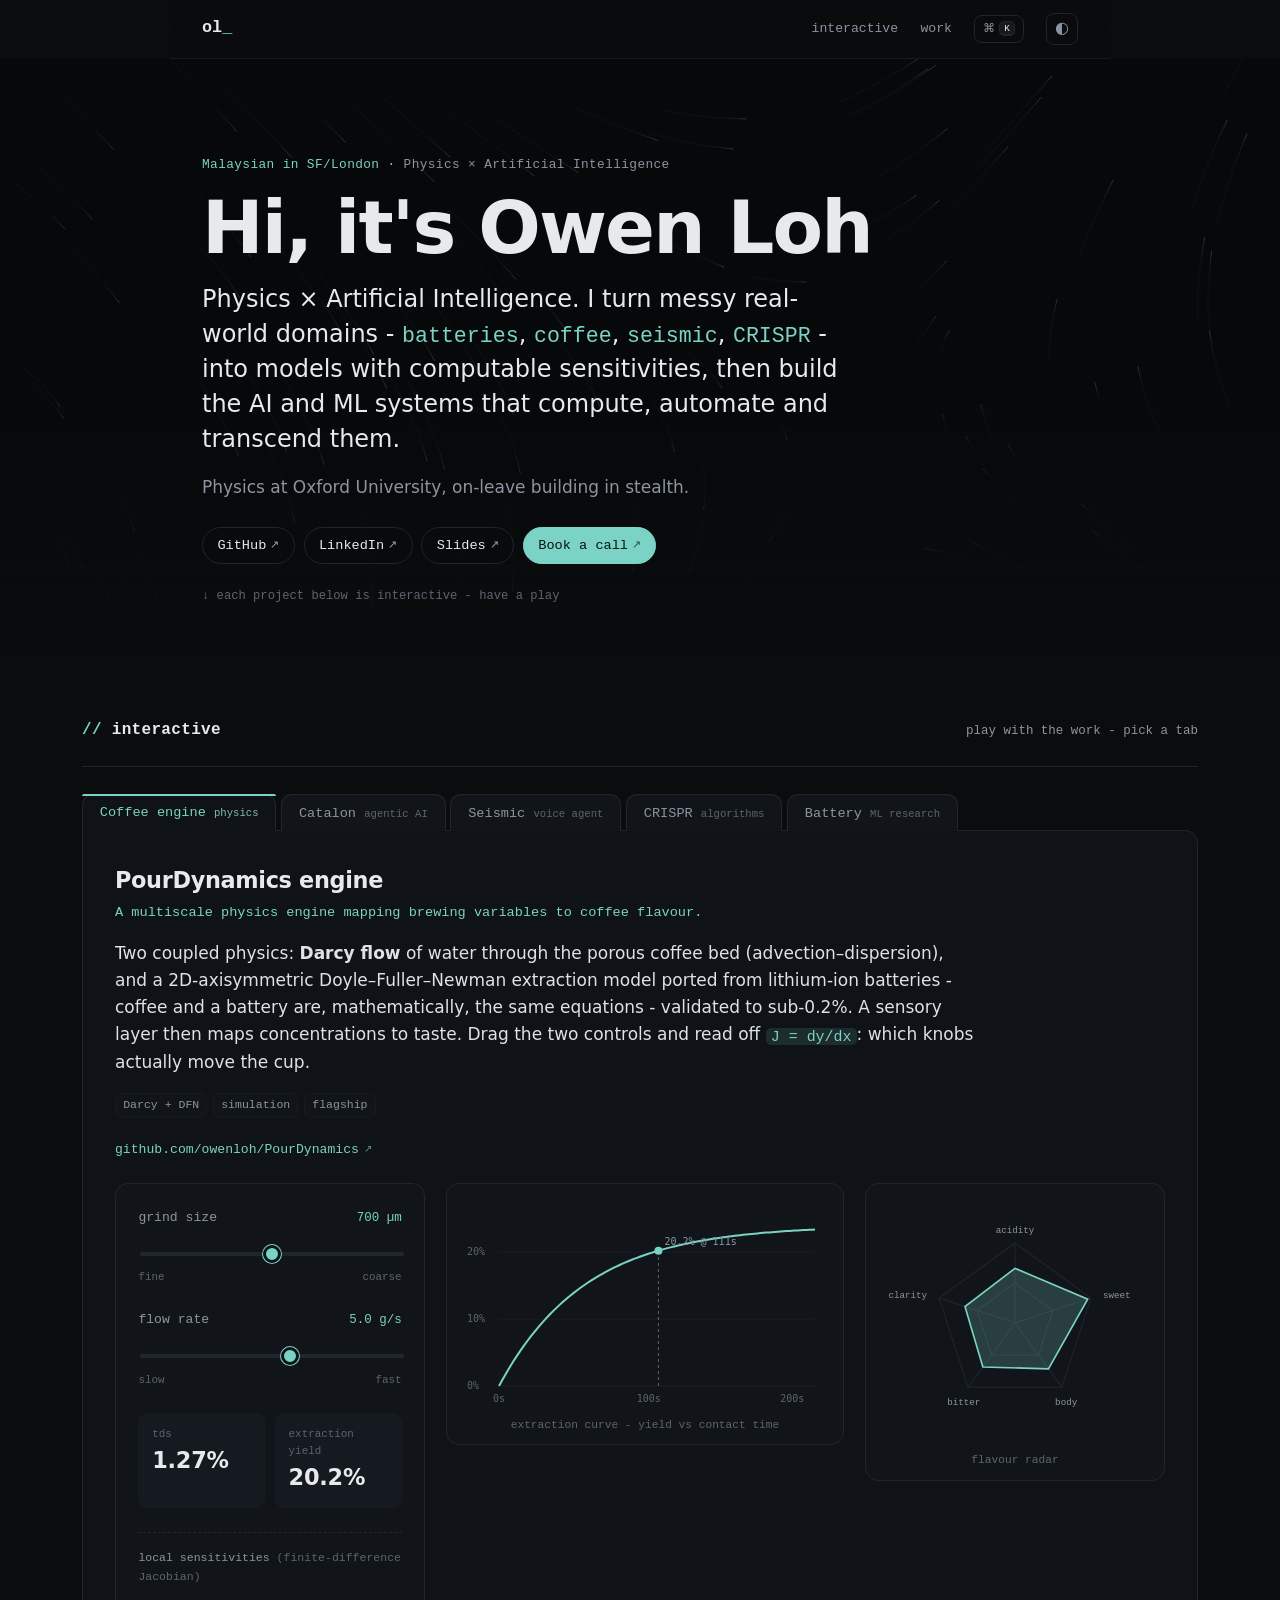
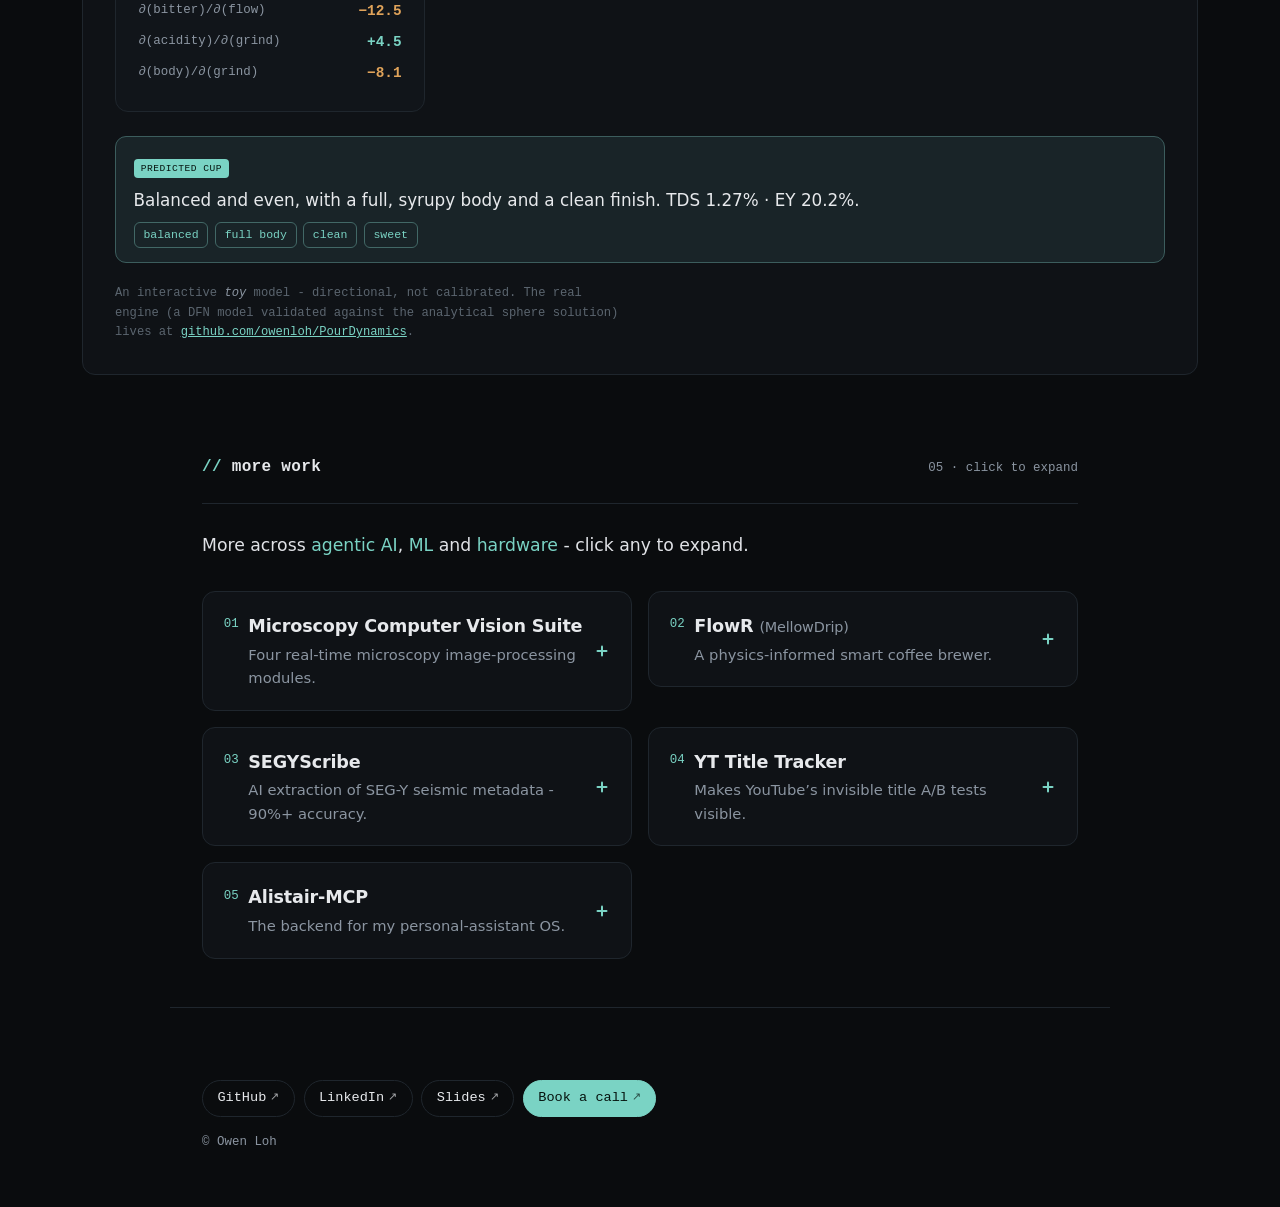
==== commit 70c5659f: "Convert prose em dashes to hyphens Replace em-dash-as-break with spaced hyphens across the portfolio" ====
--- a/index.html
+++ b/index.html
@@ -70,9 +70,9 @@
       <p class="eyebrow">Malaysian in SF/London · <span class="dim">Physics × Artificial Intelligence</span></p>
       <h1>Hi, it's Owen Loh</h1>
       <p class="tagline">
-        Physics &times; Artificial Intelligence. I turn messy real-world domains &mdash;
+        Physics &times; Artificial Intelligence. I turn messy real-world domains -
         <span class="hl">batteries</span>, <span class="hl">coffee</span>,
-        <span class="hl">seismic</span>, <span class="hl">CRISPR</span> &mdash;
+        <span class="hl">seismic</span>, <span class="hl">CRISPR</span> -
         into models with computable sensitivities, then build the AI and ML
         systems that compute, automate and transcend them.
       </p>
@@ -85,7 +85,7 @@
         <li><a href="https://tinyurl.com/mr3ndc72" rel="noopener" target="_blank">Slides<span class="arr" aria-hidden="true">&#8599;</span></a></li>
         <li><a class="cta" href="https://calendar.app.google/BHBN9vUJ483jwWfq5" rel="noopener" target="_blank">Book a call<span class="arr" aria-hidden="true">&#8599;</span></a></li>
       </ul>
-      <p class="hint" aria-hidden="true">↓ each project below is interactive &mdash; have a play</p>
+      <p class="hint" aria-hidden="true">↓ each project below is interactive - have a play</p>
     </div>
   </section>
 
@@ -93,7 +93,7 @@
   <section class="block showcase" id="play" aria-labelledby="play-h">
     <div class="block-head">
       <h2 id="play-h">interactive</h2>
-      <span class="count" aria-hidden="true">play with the work — pick a tab</span>
+      <span class="count" aria-hidden="true">play with the work - pick a tab</span>
     </div>
 
     <div class="tabs" role="tablist" aria-label="Interactive projects">
@@ -113,8 +113,8 @@
         <p>Two coupled physics: <b>Darcy flow</b> of water through the porous coffee
         bed (advection&ndash;dispersion), and a 2D-axisymmetric
         Doyle&ndash;Fuller&ndash;Newman extraction model ported from lithium-ion
-        batteries &mdash; coffee and a battery are, mathematically, the same
-        equations &mdash; validated to sub-0.2%. A sensory layer then maps
+        batteries - coffee and a battery are, mathematically, the same
+        equations - validated to sub-0.2%. A sensory layer then maps
         concentrations to taste. Drag the two controls and read off
         <code>J = dy/dx</code>: which knobs actually move the cup.</p>
         <ul class="tags"><li>Darcy + DFN</li><li>simulation</li><li>flagship</li></ul>
@@ -147,7 +147,7 @@
           <div class="viz">
             <figure class="viz-fig">
               <canvas id="curve" width="520" height="300" role="img" aria-label="Extraction yield versus contact time"></canvas>
-              <figcaption>extraction curve &mdash; yield vs contact time</figcaption>
+              <figcaption>extraction curve - yield vs contact time</figcaption>
             </figure>
             <figure class="viz-fig">
               <svg id="radar" viewBox="-20 -10 260 240" role="img" aria-label="Flavour radar across acidity, sweetness, body, bitterness and clarity">
@@ -178,7 +178,7 @@
             <ul class="flavour-tags" id="flavour-tags"></ul>
           </div>
         </div>
-        <p class="caption">An interactive <em>toy</em> model &mdash; directional,
+        <p class="caption">An interactive <em>toy</em> model - directional,
         not calibrated. The real engine (a DFN model validated against the
         analytical sphere solution) lives at
         <a href="https://github.com/owenloh/PourDynamics" rel="noopener" target="_blank">github.com/owenloh/PourDynamics</a>.</p>
@@ -193,14 +193,14 @@
         <p class="meta-line">startup cofounder &middot; founded, built &amp; exited</p>
         <p>As startup cofounder I built the agentic pipeline behind Catalon. It
         reads an inbound PO email, classifies intent, resolves the customer against
-        their ERP, extracts and price-validates every line item &mdash;
+        their ERP, extracts and price-validates every line item -
         chemical-synonym resolution, density-based lbs&harr;gal conversion,
-        customer rules &mdash; and drafts an ERP-ready order for one-click approval.
+        customer rules - and drafts an ERP-ready order for one-click approval.
         Sub-3-second latency, on top of existing systems, no rip-and-replace.</p>
         <ul class="deep">
-          <li>Multi-stage state machine: deterministic prefilter &rarr; classify &rarr; SQL+LLM customer-resolve &rarr; schema extraction &rarr; self-healing retry &mdash; with circuit breaker, rate limiter and dead-letter queue.</li>
+          <li>Multi-stage state machine: deterministic prefilter &rarr; classify &rarr; SQL+LLM customer-resolve &rarr; schema extraction &rarr; self-healing retry - with circuit breaker, rate limiter and dead-letter queue.</li>
           <li>Schema-decoupled: a reusable core with hot-swappable per-customer &ldquo;context cartridges.&rdquo; Eval-driven tuning, not fine-tuning &rarr; 99%+ accuracy.</li>
-          <li>2 paying distributors, $60K&nbsp;ARR and a $1.2M pipeline within 2 months &mdash; then exited.</li>
+          <li>2 paying distributors, $60K&nbsp;ARR and a $1.2M pipeline within 2 months - then exited.</li>
         </ul>
         <ul class="tags"><li>multi-agent</li><li>founder</li><li>exited</li></ul>
         <a class="go" href="https://usecatalon.com" rel="noopener" target="_blank">usecatalon.com<span class="arr" aria-hidden="true">&#8599;</span></a>
@@ -224,7 +224,7 @@
             <div class="po-row"><span>terms</span><span>—</span></div>
             <div class="po-row"><span>status</span><span>—</span></div>
           </div>
-          <p class="demo-note">Real inbound POs are messy &mdash; wrong units, chemical synonyms, free text. The pipeline normalises all of it and drafts an ERP-ready order in ~3 seconds, with a human making the final one-click approval.</p>
+          <p class="demo-note">Real inbound POs are messy - wrong units, chemical synonyms, free text. The pipeline normalises all of it and drafts an ERP-ready order in ~3 seconds, with a human making the final one-click approval.</p>
         </div>
       </div>
     </div>
@@ -237,7 +237,7 @@
         <p>Professional seismic software has a brutal learning curve and expert
         time is scarce. I wrapped it in an agent: describe what you want to see and
         an LLM turns it into live, validated commands against the
-        application&rsquo;s API &mdash; like a seismologist driving it for you.</p>
+        application&rsquo;s API - like a seismologist driving it for you.</p>
         <ul class="deep">
           <li>NL &rarr; JSON-RPC via an LLM, gated by a command validator (only whitelisted calls run), with multi-LLM fallback and a queued listener.</li>
           <li>20-level undo/redo; bookmark engine; bidirectional transform between seismic (inline/crossline/depth) and Cartesian space.</li>
@@ -267,16 +267,16 @@
     <div class="panel" role="tabpanel" id="panel-crispr" aria-labelledby="tab-crispr" data-demo="crispr" tabindex="0" hidden>
       <div class="pane-desc">
         <h3>iGEM 2025 <span class="alt">(Oxford University)</span></h3>
-        <p class="c-hook">Gold medal &mdash; high-performance CRISPR guide discovery.</p>
+        <p class="c-hook">Gold medal - high-performance CRISPR guide discovery.</p>
         <p class="meta-line">Oxford University team &middot; Grand Jamboree, Paris 2025</p>
         <p>The job: find guide RNAs that hit a target bacterium while sparing the
-        commensal flora &mdash; a nearest-neighbour search by Hamming distance over
+        commensal flora - a nearest-neighbour search by Hamming distance over
         millions of genomic sites. I built a two-layer engine: a <b>trie</b> prefix
         filter (exact first 13&nbsp;nt) drops ~85% of candidates, then a
         <b>BK-tree</b> Hamming search over a <b>2-bit-packed</b> genome handles the
         rest.</p>
         <ul class="deep">
-          <li>Brute force is <code>O(N&middot;M&middot;L)</code> &mdash; every target guide against every commensal guide. The hybrid is <code>O(N&middot;(k + log&nbsp;M&middot;L))</code>: linear in targets, with the database term dropping from <em>M</em> to <em>log&nbsp;M</em>.</li>
+          <li>Brute force is <code>O(N&middot;M&middot;L)</code> - every target guide against every commensal guide. The hybrid is <code>O(N&middot;(k + log&nbsp;M&middot;L))</code>: linear in targets, with the database term dropping from <em>M</em> to <em>log&nbsp;M</em>.</li>
           <li>~2.3M indexed guides across 50 genomes; ~3&nbsp;s per guide; ~2000&times; faster than the BLAST equivalent; 1.2&nbsp;GB bit-packed vs 4.8&nbsp;GB as strings; 100% accuracy. ML &amp; algorithm lead at iGEM 2025.</li>
         </ul>
         <ul class="tags"><li>BK-tree + trie</li><li>bit-packed DNA</li><li>CUDA</li></ul>
@@ -315,26 +315,26 @@
         <p>A cell&rsquo;s health is usually read by tearing it down. I treat it as
         an inverse problem instead: reconstruct the full-cell OCV from its cathode
         and anode contributions, and the way they have shifted reveals exactly
-        which electrode lost capacity &mdash; non-invasively. The standard fit
+        which electrode lost capacity - non-invasively. The standard fit
         misbehaves for NMC811&ndash;graphite because <code>scipy.curve_fit</code>
         returns a <em>local</em> minimum.</p>
         <ul class="deep">
-          <li><b>Differential Evolution</b> for a true global fit &mdash; least-squares 0.0004 vs 0.005.</li>
-          <li><b>DV_fit</b>: differential-voltage feature-matching via optimised Dynamic Time Warping &mdash; peak/dip <em>locations</em> are invariant in lithiation.</li>
-          <li><b>Degraded_OCV_fit</b> over a Pchip-DTW manifold &mdash; the most consistent modes so far. NMC811&ndash;graphite, 41 cells; awaiting experimental verification.</li>
+          <li><b>Differential Evolution</b> for a true global fit - least-squares 0.0004 vs 0.005.</li>
+          <li><b>DV_fit</b>: differential-voltage feature-matching via optimised Dynamic Time Warping - peak/dip <em>locations</em> are invariant in lithiation.</li>
+          <li><b>Degraded_OCV_fit</b> over a Pchip-DTW manifold - the most consistent modes so far. NMC811&ndash;graphite, 41 cells; awaiting experimental verification.</li>
         </ul>
       </div>
       <div class="pane-demo">
         <div class="demo" data-demo-body>
-          <div class="demo-head"><span class="demo-tag">try it</span> fit the OCV &mdash; and watch the electrodes shrink</div>
+          <div class="demo-head"><span class="demo-tag">try it</span> fit the OCV - and watch the electrodes shrink</div>
           <div class="batt-viz">
-            <figure class="batt-fig"><canvas class="ocv" width="520" height="240" role="img" aria-label="Open-circuit-voltage decomposition fit"></canvas><figcaption>full-cell OCV &mdash; reconstructed vs measured</figcaption></figure>
+            <figure class="batt-fig"><canvas class="ocv" width="520" height="240" role="img" aria-label="Open-circuit-voltage decomposition fit"></canvas><figcaption>full-cell OCV - reconstructed vs measured</figcaption></figure>
             <figure class="batt-fig"><canvas class="cells" width="220" height="240" role="img" aria-label="Electrode capacity schematic"></canvas><figcaption>electrode capacity &rarr; state of health</figcaption></figure>
           </div>
           <div class="ctrl"><label>cathode capacity loss &middot; LAM <output class="lam-out">—</output></label><input type="range" class="lam" min="0" max="40" step="0.5" value="6"></div>
           <div class="ctrl"><label>anode / lithium slippage &middot; LLI <output class="lli-out">—</output></label><input type="range" class="lli" min="-15" max="15" step="0.5" value="5"></div>
           <div class="ocv-out"><div><span>RMSE</span><b class="rmse">—</b></div><div><span>fit quality</span><b class="fitq">—</b></div><div><span>state of health</span><b class="soh">—</b></div></div>
-          <p class="demo-note">Left: match the reconstructed OCV (solid) to the measured degraded cell (dotted). Right: the same two numbers as physical capacity &mdash; the <em>smaller</em> electrode sets the cell&rsquo;s state of health.</p>
+          <p class="demo-note">Left: match the reconstructed OCV (solid) to the measured degraded cell (dotted). Right: the same two numbers as physical capacity - the <em>smaller</em> electrode sets the cell&rsquo;s state of health.</p>
         </div>
       </div>
     </div>
@@ -347,7 +347,7 @@
       <h2 id="work-h">more work</h2>
       <span class="count" aria-hidden="true">05 · click to expand</span>
     </div>
-    <p class="lead">More across <em>agentic AI</em>, <em>ML</em> and <em>hardware</em> &mdash; click any to expand.</p>
+    <p class="lead">More across <em>agentic AI</em>, <em>ML</em> and <em>hardware</em> - click any to expand.</p>
 
     <div class="grid">
 
@@ -363,14 +363,14 @@
           manufacturing and QC of microscopy equipment.</p>
           <figure class="c-shot">
             <img src="assets/microscopy-flatness.jpg" alt="Mirror-flatness interferometry app: interference fringes over the mirror region of interest, the Fourier view of the first harmonic, and the reconstructed mirror-surface colormap." decoding="async" fetchpriority="low">
-            <figcaption>Mirror-flatness interferometry &mdash; FFT fringe analysis, first-harmonic isolation, and reconstructed surface map. Built from scratch and shipped as a standalone app.</figcaption>
+            <figcaption>Mirror-flatness interferometry - FFT fringe analysis, first-harmonic isolation, and reconstructed surface map. Built from scratch and shipped as a standalone app.</figcaption>
           </figure>
           <ul class="deep">
             <li>Mirror-flatness interferometry (FFT/vision); a Photoshop-like GUI for final-product testing; calibration-target alignment; triplet-lens alignment.</li>
-            <li>OpenCV, tkinter, multithreading, camera-SDK integration &mdash; real-time throughout.</li>
+            <li>OpenCV, tkinter, multithreading, camera-SDK integration - real-time throughout.</li>
           </ul>
           <ul class="tags"><li>computer vision</li><li>real-time</li><li>optics</li></ul>
-          <span class="go muted">Proprietary &mdash; no repo</span>
+          <span class="go muted">Proprietary - no repo</span>
         </div>
       </details>
 
@@ -390,7 +390,7 @@
             <li>FlowR v1 proved the concept; v2 added aesthetics and a Blynk IoT app. Showcased to 150 people.</li>
           </ul>
           <ul class="tags"><li>PID</li><li>ESP8266</li><li>hardware</li></ul>
-          <span class="go muted">Hardware build &mdash; no repo</span>
+          <span class="go muted">Hardware build - no repo</span>
         </div>
       </details>
 
@@ -398,7 +398,7 @@
         <summary>
           <span class="idx" aria-hidden="true">03</span>
           <span class="c-title">SEGYScribe</span>
-          <span class="c-hook">AI extraction of SEG-Y seismic metadata &mdash; 90%+ accuracy.</span>
+          <span class="c-hook">AI extraction of SEG-Y seismic metadata - 90%+ accuracy.</span>
           <span class="chev" aria-hidden="true"></span>
         </summary>
         <div class="c-body">
@@ -422,11 +422,11 @@
         </summary>
         <div class="c-body">
           <p>YouTube quietly A/B-tests video titles, but each viewer is locked to
-          one &ldquo;sticky&rdquo; variant &mdash; so the experiments are invisible.
+          one &ldquo;sticky&rdquo; variant - so the experiments are invisible.
           After watching <em>Veritasium</em> reword the same video over and over, I
           wanted to actually see what was being tested, so I built a tracker.</p>
           <ul class="deep">
-            <li>The trick: rather than scrape fragile HTML, it calls YouTube&rsquo;s internal <b>InnerTube API</b> and rotates a fresh <code>visitorData</code> identity per request &mdash; so every sample looks like a different viewer, surfacing variants a single account never could.</li>
+            <li>The trick: rather than scrape fragile HTML, it calls YouTube&rsquo;s internal <b>InnerTube API</b> and rotates a fresh <code>visitorData</code> identity per request - so every sample looks like a different viewer, surfacing variants a single account never could.</li>
             <li>Watches 18+ channels via RSS, samples new uploads immediately and re-samples hourly, then posts a timestamped variant history once a title stabilizes. Flask + PostgreSQL, deployed on Railway.</li>
           </ul>
           <ul class="tags"><li>InnerTube</li><li>identity rotation</li><li>Flask</li></ul>
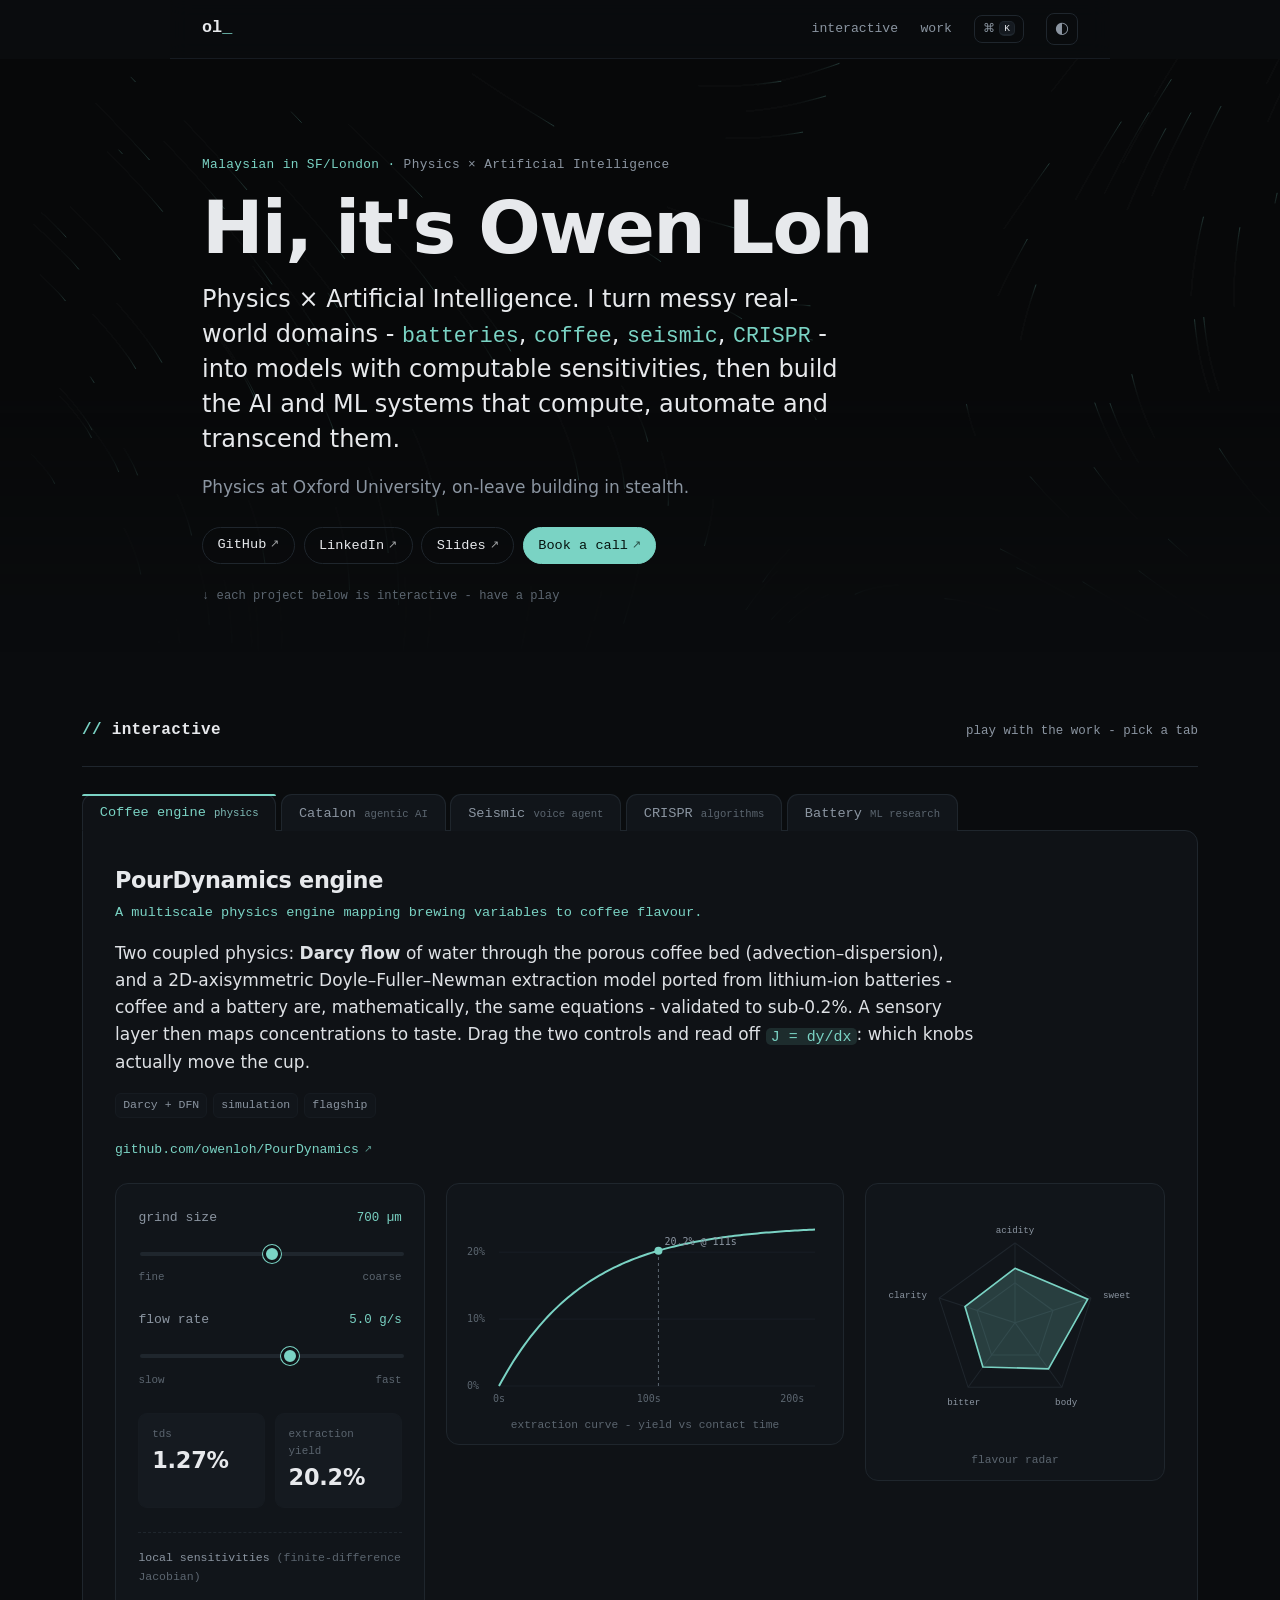
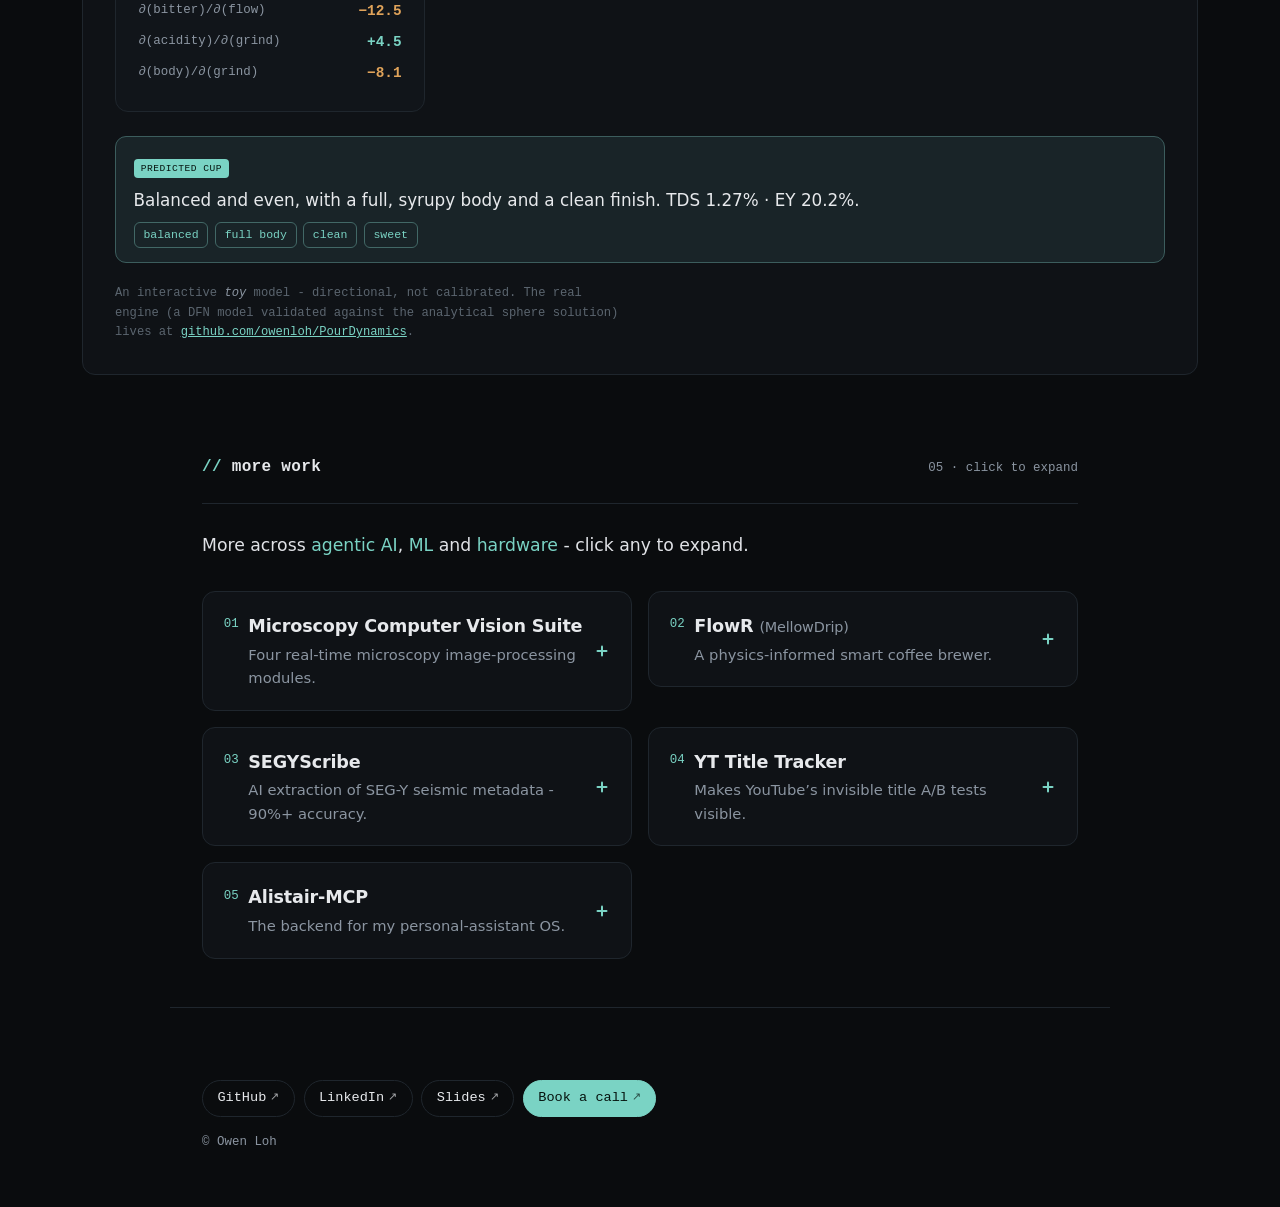
==== commit d4de65f6: "Convert remaining em dashes to hyphens Replace all remaining em dashes with plain hyphens, including" ====
--- a/index.html
+++ b/index.html
@@ -3,18 +3,18 @@
 <head>
 <meta charset="utf-8">
 <meta name="viewport" content="width=device-width, initial-scale=1">
-<title>Owen Loh — Physics × Artificial Intelligence</title>
-<meta name="description" content="Owen Loh — physics × Artificial Intelligence. I turn messy real-world domains (batteries, coffee, seismic, CRISPR) into physics problems with computable sensitivities, then build the AI and ML systems that compute, automate and validate them.">
+<title>Owen Loh - Physics × Artificial Intelligence</title>
+<meta name="description" content="Owen Loh - physics × Artificial Intelligence. I turn messy real-world domains (batteries, coffee, seismic, CRISPR) into physics problems with computable sensitivities, then build the AI and ML systems that compute, automate and validate them.">
 <meta name="author" content="Owen Loh">
 <meta name="theme-color" content="#0a0c0e">
 <link rel="canonical" href="https://owenloh.github.io/">
 
 <meta property="og:type" content="website">
-<meta property="og:title" content="Owen Loh — Physics × Artificial Intelligence">
+<meta property="og:title" content="Owen Loh - Physics × Artificial Intelligence">
 <meta property="og:description" content="I turn messy real-world domains into physics problems with computable sensitivities (J = dy/dx), then build the AI systems that compute, automate and validate them. With playable demos.">
 <meta property="og:url" content="https://owenloh.github.io/">
 <meta name="twitter:card" content="summary">
-<meta name="twitter:title" content="Owen Loh — Physics × Artificial Intelligence">
+<meta name="twitter:title" content="Owen Loh - Physics × Artificial Intelligence">
 <meta name="twitter:description" content="A portfolio you can operate: tab through playable demos of an agentic order pipeline, NL seismic navigation, an algorithmic speed-up, a battery fit, and a coffee-physics engine.">
 
 <link rel="icon" href="data:image/svg+xml,%3Csvg xmlns='http://www.w3.org/2000/svg' viewBox='0 0 32 32'%3E%3Crect width='32' height='32' rx='7' fill='%230a0c0e'/%3E%3Ctext x='16' y='22' font-family='ui-monospace,monospace' font-size='15' font-weight='700' text-anchor='middle' fill='%237ad3c4'%3Eol%3C/text%3E%3C/svg%3E">
@@ -48,7 +48,7 @@
 <div class="progress" id="progress" aria-hidden="true"></div>
 
 <header class="topbar">
-  <a class="mark" href="#top" aria-label="Owen Loh — top">ol<span class="cursor" aria-hidden="true">_</span></a>
+  <a class="mark" href="#top" aria-label="Owen Loh - top">ol<span class="cursor" aria-hidden="true">_</span></a>
   <nav class="nav" aria-label="Primary">
     <a href="#play">interactive</a>
     <a href="#work">work</a>
@@ -139,9 +139,9 @@
             </div>
             <div class="jac" aria-live="polite">
               <p class="jac-title">local sensitivities <span class="dim">(finite-difference Jacobian)</span></p>
-              <div class="jrow"><code>&part;(bitter)/&part;(flow)</code><b id="j1">—</b></div>
-              <div class="jrow"><code>&part;(acidity)/&part;(grind)</code><b id="j2">—</b></div>
-              <div class="jrow"><code>&part;(body)/&part;(grind)</code><b id="j3">—</b></div>
+              <div class="jrow"><code>&part;(bitter)/&part;(flow)</code><b id="j1">-</b></div>
+              <div class="jrow"><code>&part;(acidity)/&part;(grind)</code><b id="j2">-</b></div>
+              <div class="jrow"><code>&part;(body)/&part;(grind)</code><b id="j3">-</b></div>
             </div>
           </div>
           <div class="viz">
@@ -208,21 +208,21 @@
       <div class="pane-demo">
         <div class="demo" data-demo-body>
           <div class="demo-head"><span class="demo-tag">try it</span> watch a messy email become a structured order</div>
-          <pre class="po-email">Subj: PO 4471 — restock
+          <pre class="po-email">Subj: PO 4471 - restock
 please ship to our Houston dock:
   2 drums acetone, technical 99.5%
   500 gal isopropanol (usual grade)
-need by Friday — Net 30.</pre>
+need by Friday - Net 30.</pre>
           <button class="demo-btn" type="button" data-act="run">Process order ▸</button>
           <div class="stages" aria-hidden="true">
             <span data-s>prefilter</span><span data-s>classify</span><span data-s>resolve&nbsp;customer</span><span data-s>extract&nbsp;+&nbsp;validate</span><span data-s>draft&nbsp;ERP</span>
           </div>
           <div class="po-out po-empty">
             <div class="po-meta">structured order appears here &rarr;</div>
-            <div class="po-row"><span>customer</span><span>—</span></div>
-            <div class="po-row"><span>line items</span><span>—</span></div>
-            <div class="po-row"><span>terms</span><span>—</span></div>
-            <div class="po-row"><span>status</span><span>—</span></div>
+            <div class="po-row"><span>customer</span><span>-</span></div>
+            <div class="po-row"><span>line items</span><span>-</span></div>
+            <div class="po-row"><span>terms</span><span>-</span></div>
+            <div class="po-row"><span>status</span><span>-</span></div>
           </div>
           <p class="demo-note">Real inbound POs are messy - wrong units, chemical synonyms, free text. The pipeline normalises all of it and drafts an ERP-ready order in ~3 seconds, with a human making the final one-click approval.</p>
         </div>
@@ -295,12 +295,12 @@
             <div class="seq-row"><span class="seq-label">nearest commensal</span><code class="seq" id="cr-match"></code></div>
           </div>
           <div class="cr-stats">
-            <div><span>Hamming distance</span><b id="cr-ham">—</b></div>
-            <div><span>similarity</span><b id="cr-sim">—</b></div>
+            <div><span>Hamming distance</span><b id="cr-ham">-</b></div>
+            <div><span>similarity</span><b id="cr-sim">-</b></div>
             <div><span>scanned</span><b>2.3M guides</b></div>
           </div>
           <div class="ctrl"><label>similarity threshold <output id="cr-thr-o">70%</output></label><input type="range" id="cr-thr" min="50" max="100" step="1" value="70"></div>
-          <div class="cr-verdict" id="cr-verdict">—</div>
+          <div class="cr-verdict" id="cr-verdict">-</div>
           <button class="demo-btn" type="button" id="cr-gen">Generate new guide ▸</button>
           <p class="demo-note">The trie + BK-tree finds the nearest commensal match (mismatches in amber). At or above the threshold = off-target risk, rejected; below = a unique guide, safe to target. Real runs: ~3&nbsp;s per guide over 2.3M, ~2000&times; faster than BLAST.</p>
         </div>
@@ -331,9 +331,9 @@
             <figure class="batt-fig"><canvas class="ocv" width="520" height="240" role="img" aria-label="Open-circuit-voltage decomposition fit"></canvas><figcaption>full-cell OCV - reconstructed vs measured</figcaption></figure>
             <figure class="batt-fig"><canvas class="cells" width="220" height="240" role="img" aria-label="Electrode capacity schematic"></canvas><figcaption>electrode capacity &rarr; state of health</figcaption></figure>
           </div>
-          <div class="ctrl"><label>cathode capacity loss &middot; LAM <output class="lam-out">—</output></label><input type="range" class="lam" min="0" max="40" step="0.5" value="6"></div>
-          <div class="ctrl"><label>anode / lithium slippage &middot; LLI <output class="lli-out">—</output></label><input type="range" class="lli" min="-15" max="15" step="0.5" value="5"></div>
-          <div class="ocv-out"><div><span>RMSE</span><b class="rmse">—</b></div><div><span>fit quality</span><b class="fitq">—</b></div><div><span>state of health</span><b class="soh">—</b></div></div>
+          <div class="ctrl"><label>cathode capacity loss &middot; LAM <output class="lam-out">-</output></label><input type="range" class="lam" min="0" max="40" step="0.5" value="6"></div>
+          <div class="ctrl"><label>anode / lithium slippage &middot; LLI <output class="lli-out">-</output></label><input type="range" class="lli" min="-15" max="15" step="0.5" value="5"></div>
+          <div class="ocv-out"><div><span>RMSE</span><b class="rmse">-</b></div><div><span>fit quality</span><b class="fitq">-</b></div><div><span>state of health</span><b class="soh">-</b></div></div>
           <p class="demo-note">Left: match the reconstructed OCV (solid) to the measured degraded cell (dotted). Right: the same two numbers as physical capacity - the <em>smaller</em> electrode sets the cell&rsquo;s state of health.</p>
         </div>
       </div>
--- a/style.css
+++ b/style.css
@@ -1,4 +1,4 @@
-/* Owen Loh — portfolio */
+/* Owen Loh - portfolio */
 
 /* ---------- Theme tokens ---------- */
 :root {
@@ -218,7 +218,7 @@
 a.go { border-bottom: 1px solid transparent; width: fit-content; }
 a.go:hover { border-bottom-color: var(--accent); }
 .go.muted { color: var(--muted); }
-/* "live website" link — green pulsing dot signals the deployed, working app */
+/* "live website" link - green pulsing dot signals the deployed, working app */
 .go-live { color: #2ecc71; }
 a.go-live:hover { border-bottom-color: #2ecc71; }
 .live-dot { width: .5rem; height: .5rem; border-radius: 50%; background: #2ecc71; flex: none; box-shadow: 0 0 0 0 rgba(46, 204, 113, .55); }
@@ -312,7 +312,7 @@
   .crispr-stage .seq { font-size: .78rem; letter-spacing: .1em; }
 }
 
-/* Coffee panel: wide, horizontal — controls | curve | radar (side), flavour below */
+/* Coffee panel: wide, horizontal - controls | curve | radar (side), flavour below */
 #panel-coffee:not([hidden]) { display: block; }
 #panel-coffee .pane-desc { max-width: 80ch; margin-bottom: 1.4rem; }
 #panel-coffee .pane-demo .rig { display: grid; grid-template-columns: minmax(250px, 310px) minmax(0, 1fr) minmax(230px, 300px); gap: 1.3rem; align-items: start; }
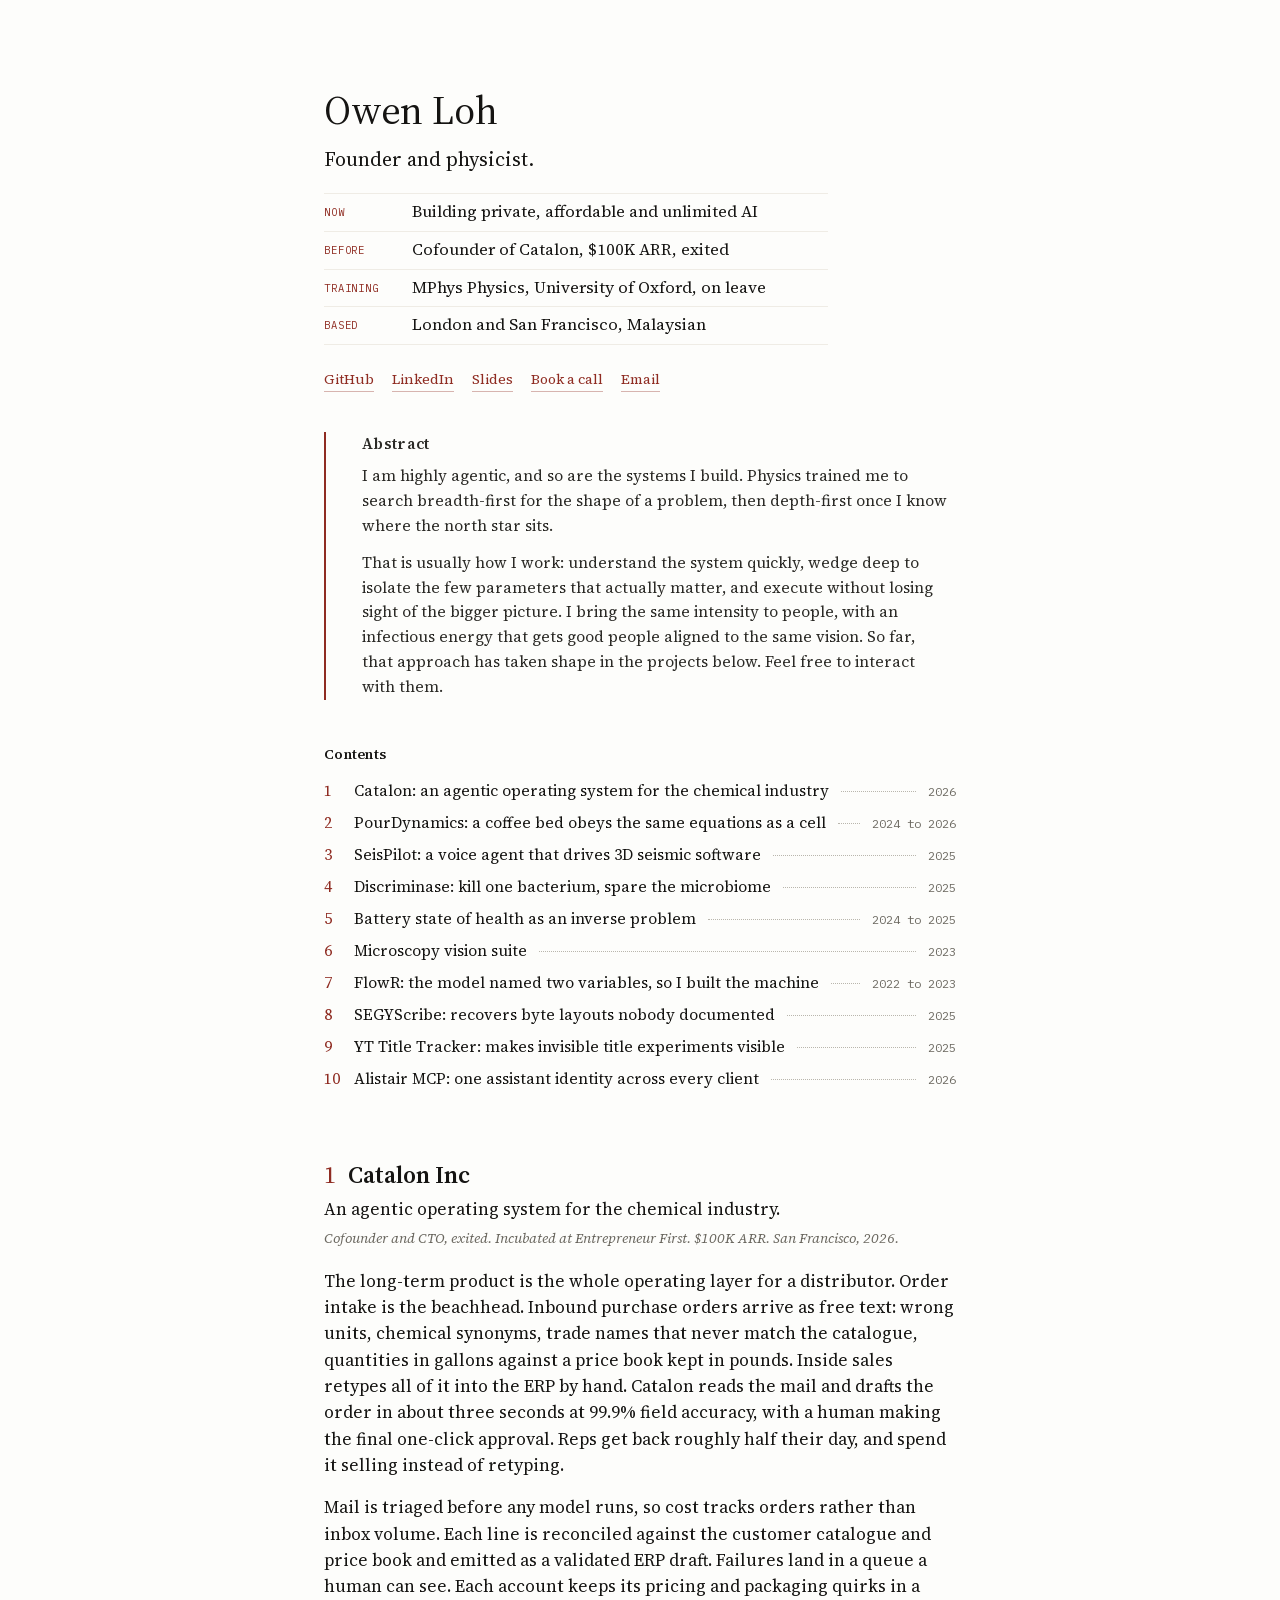
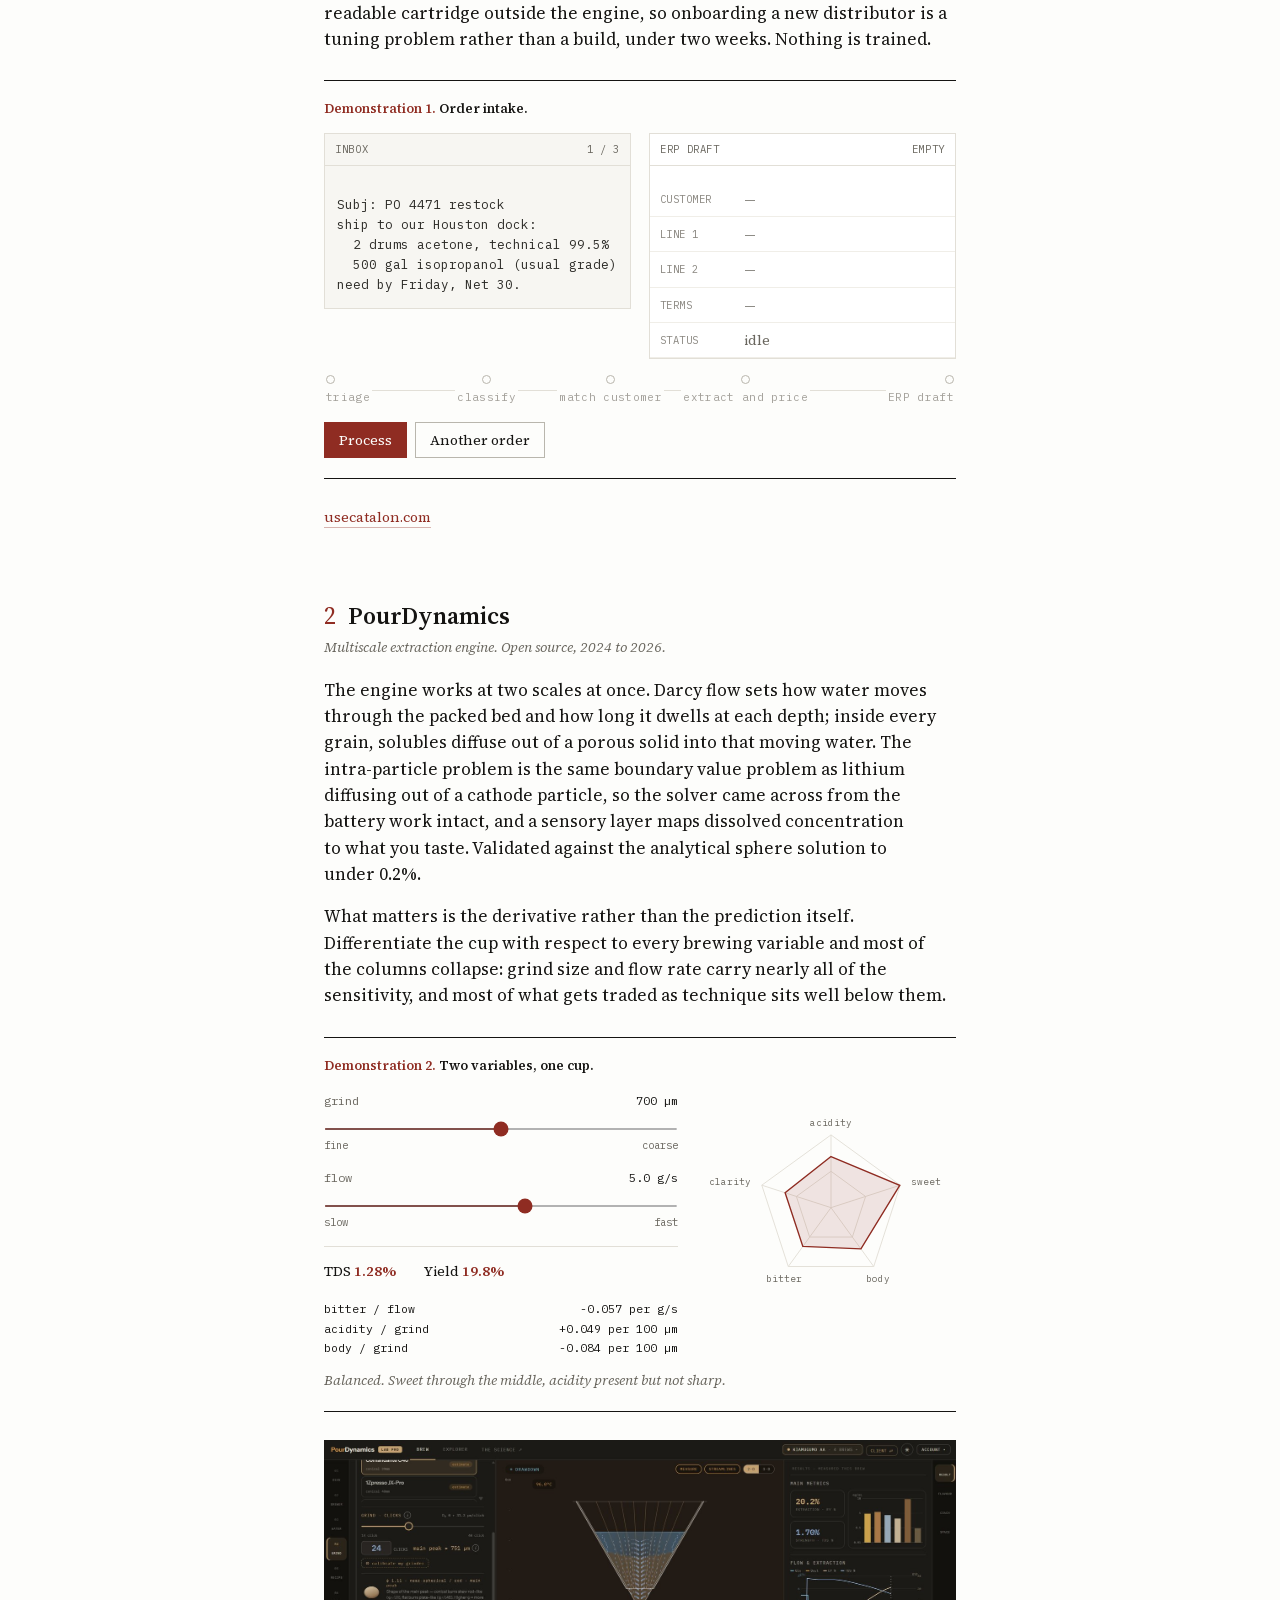
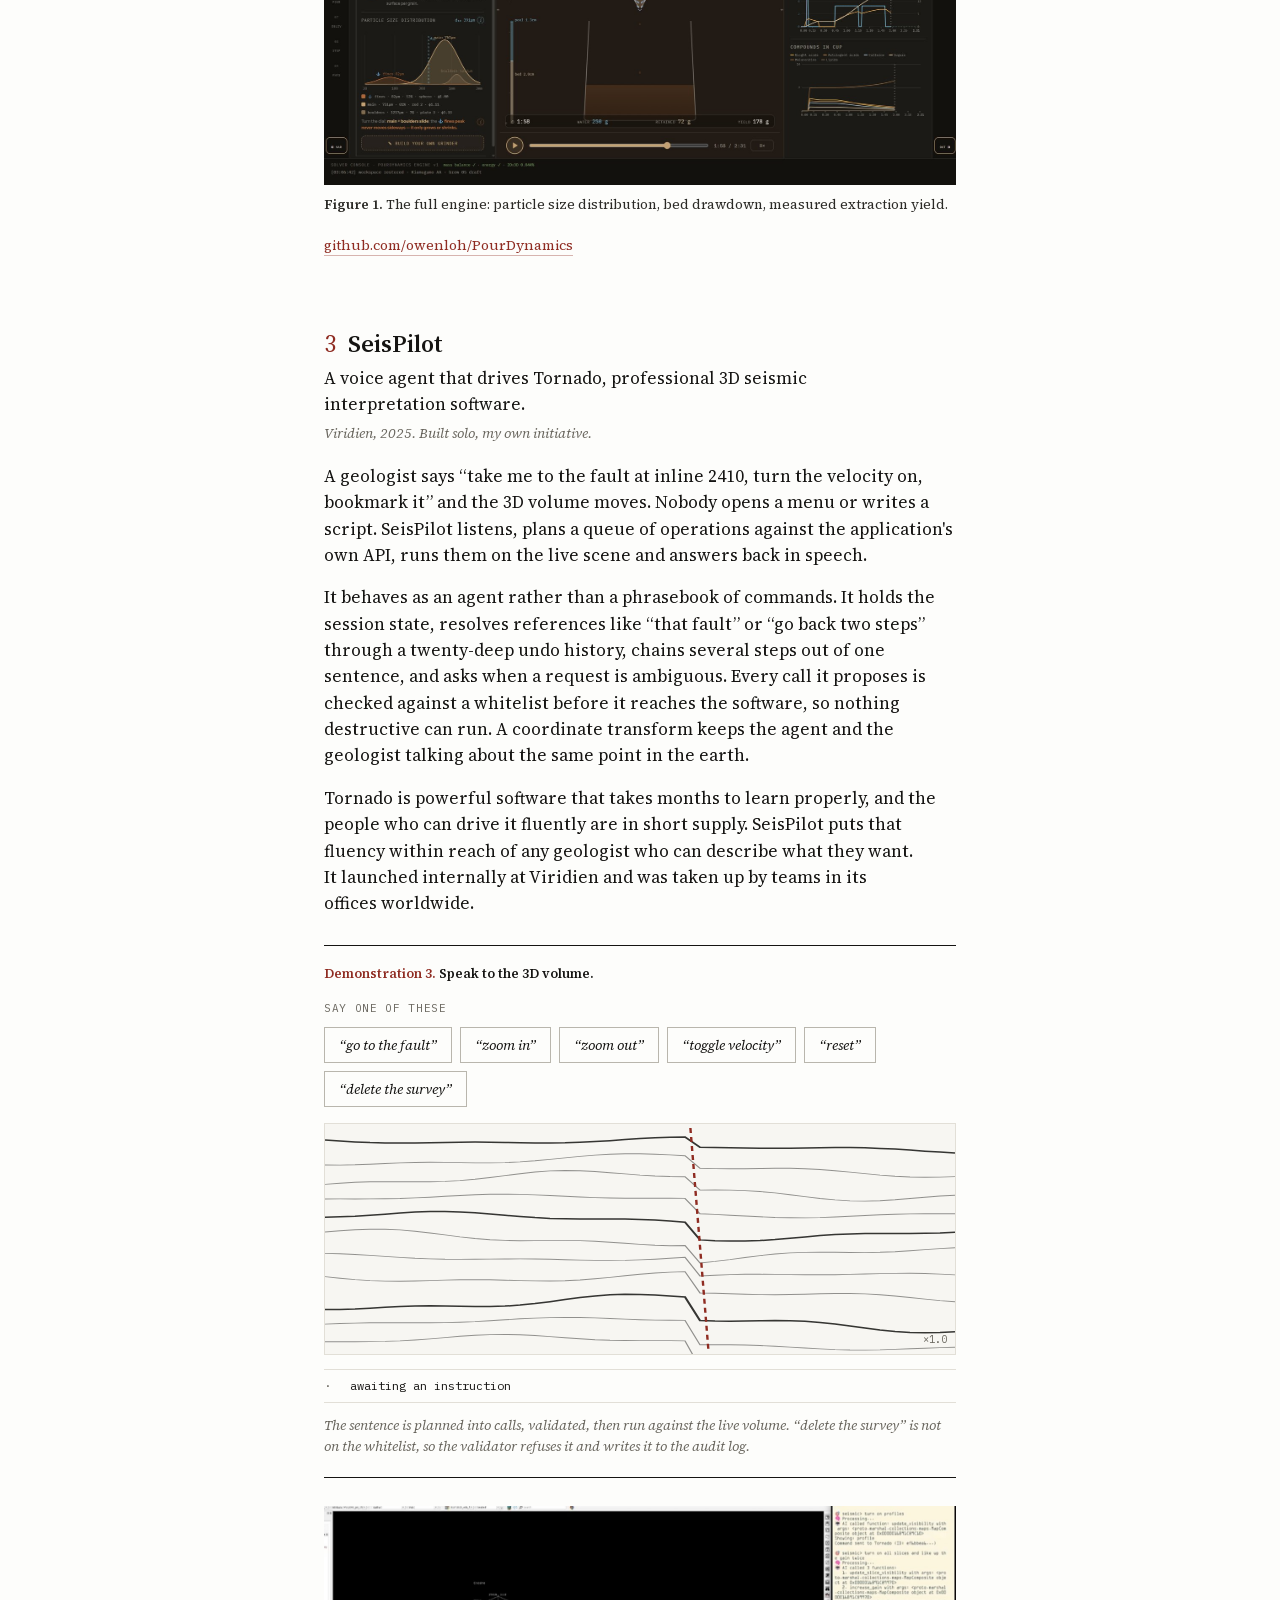
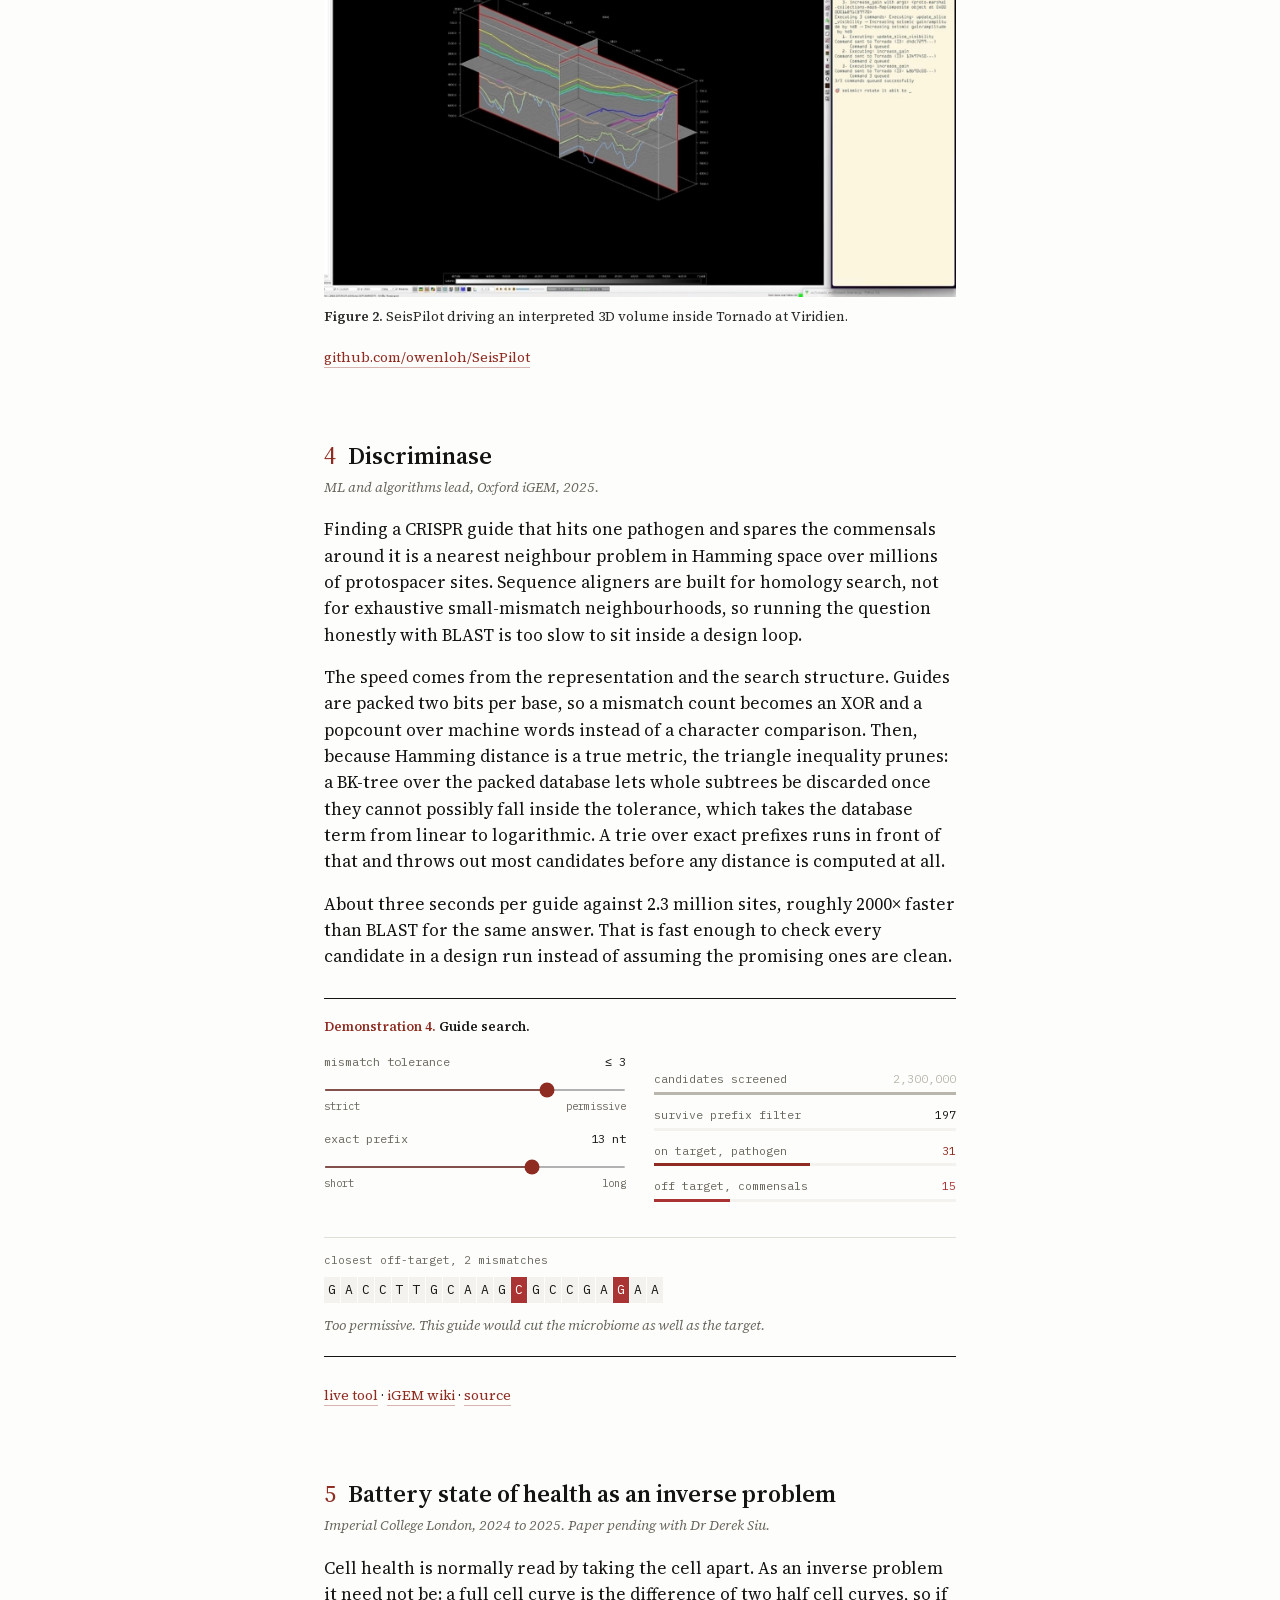
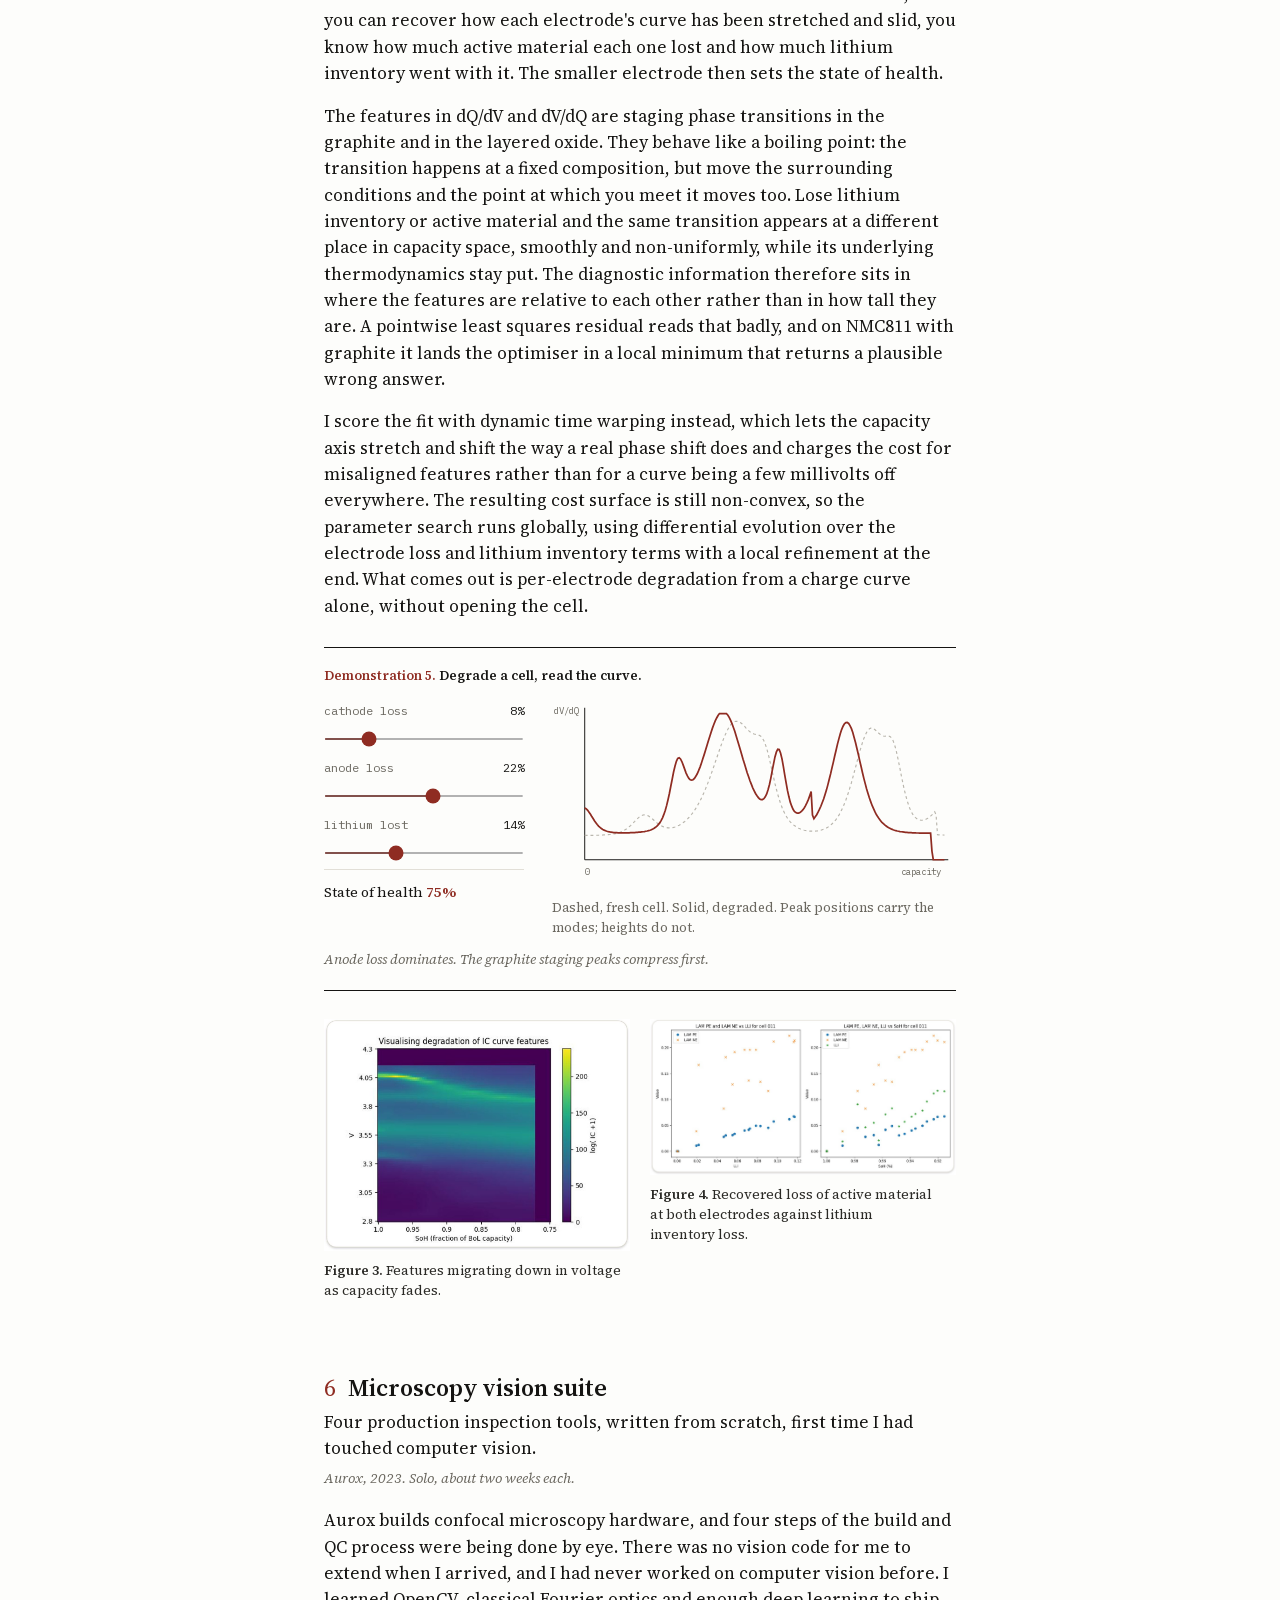
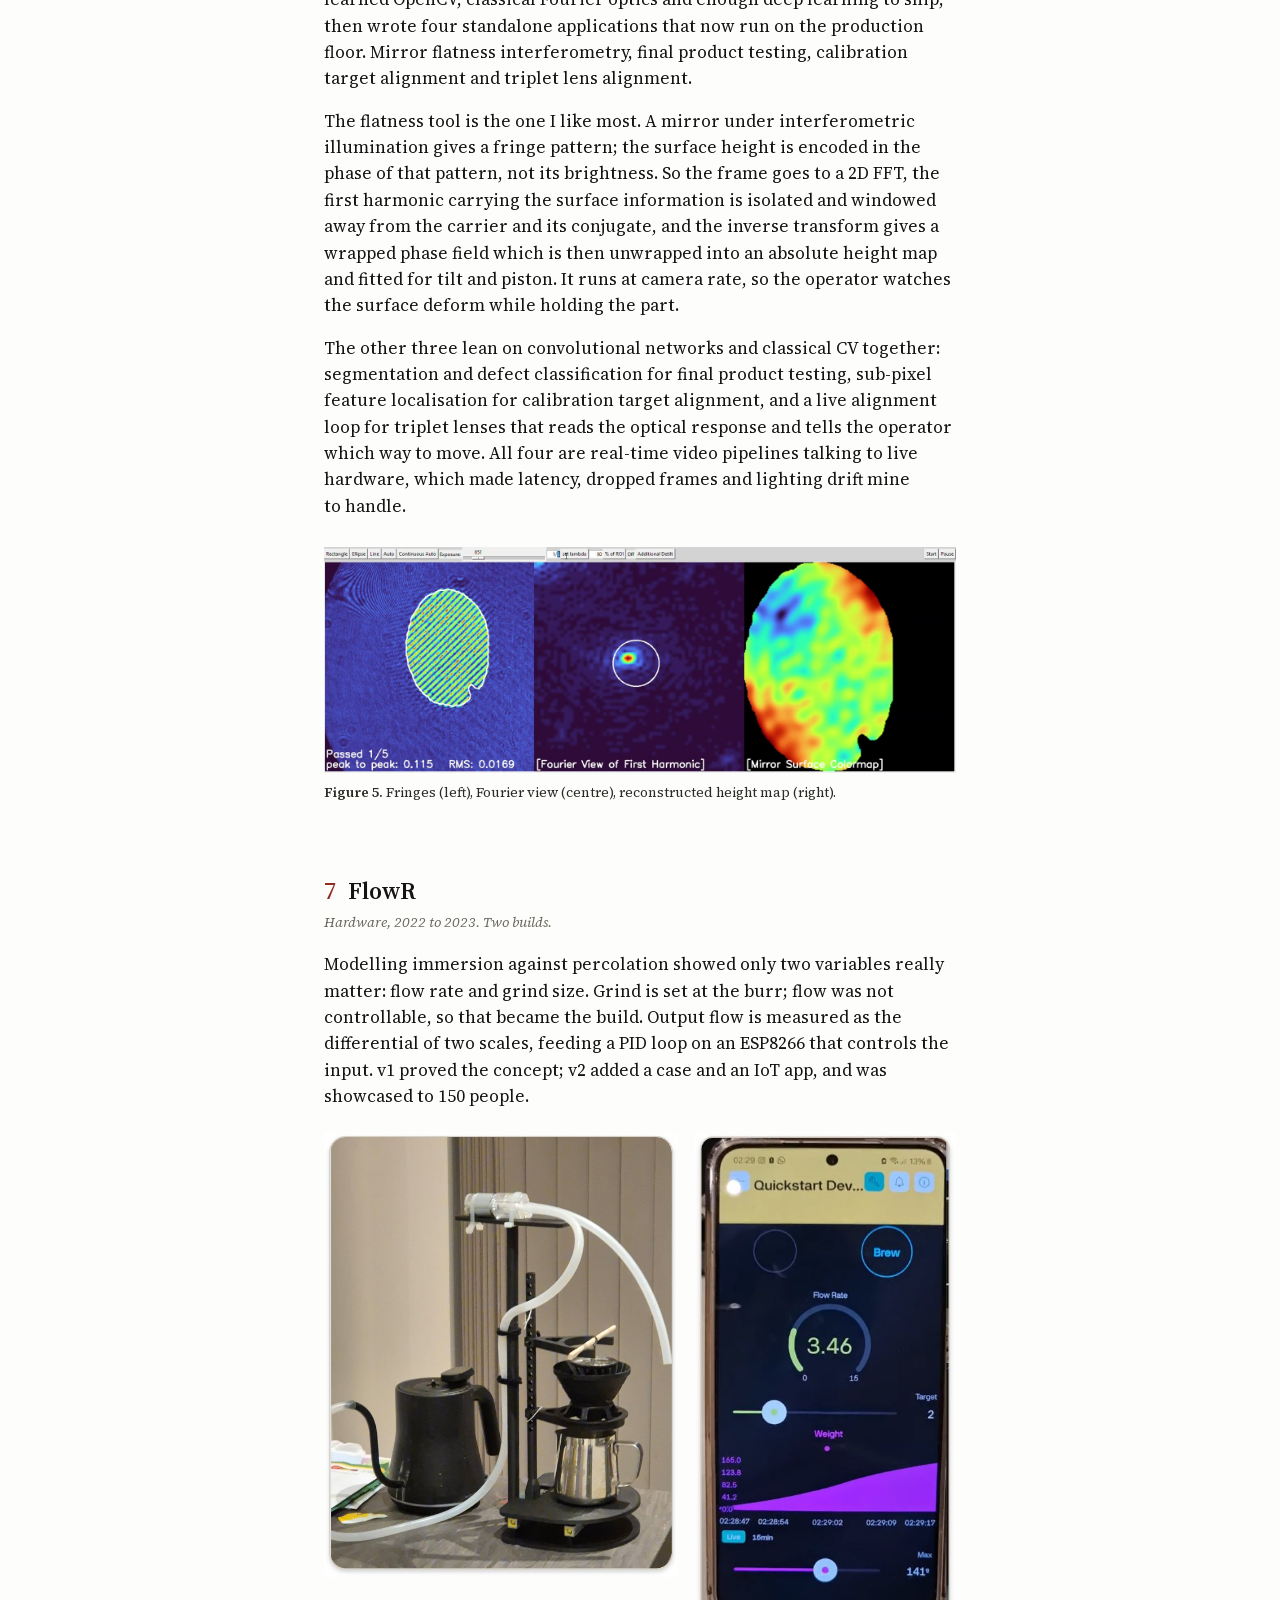
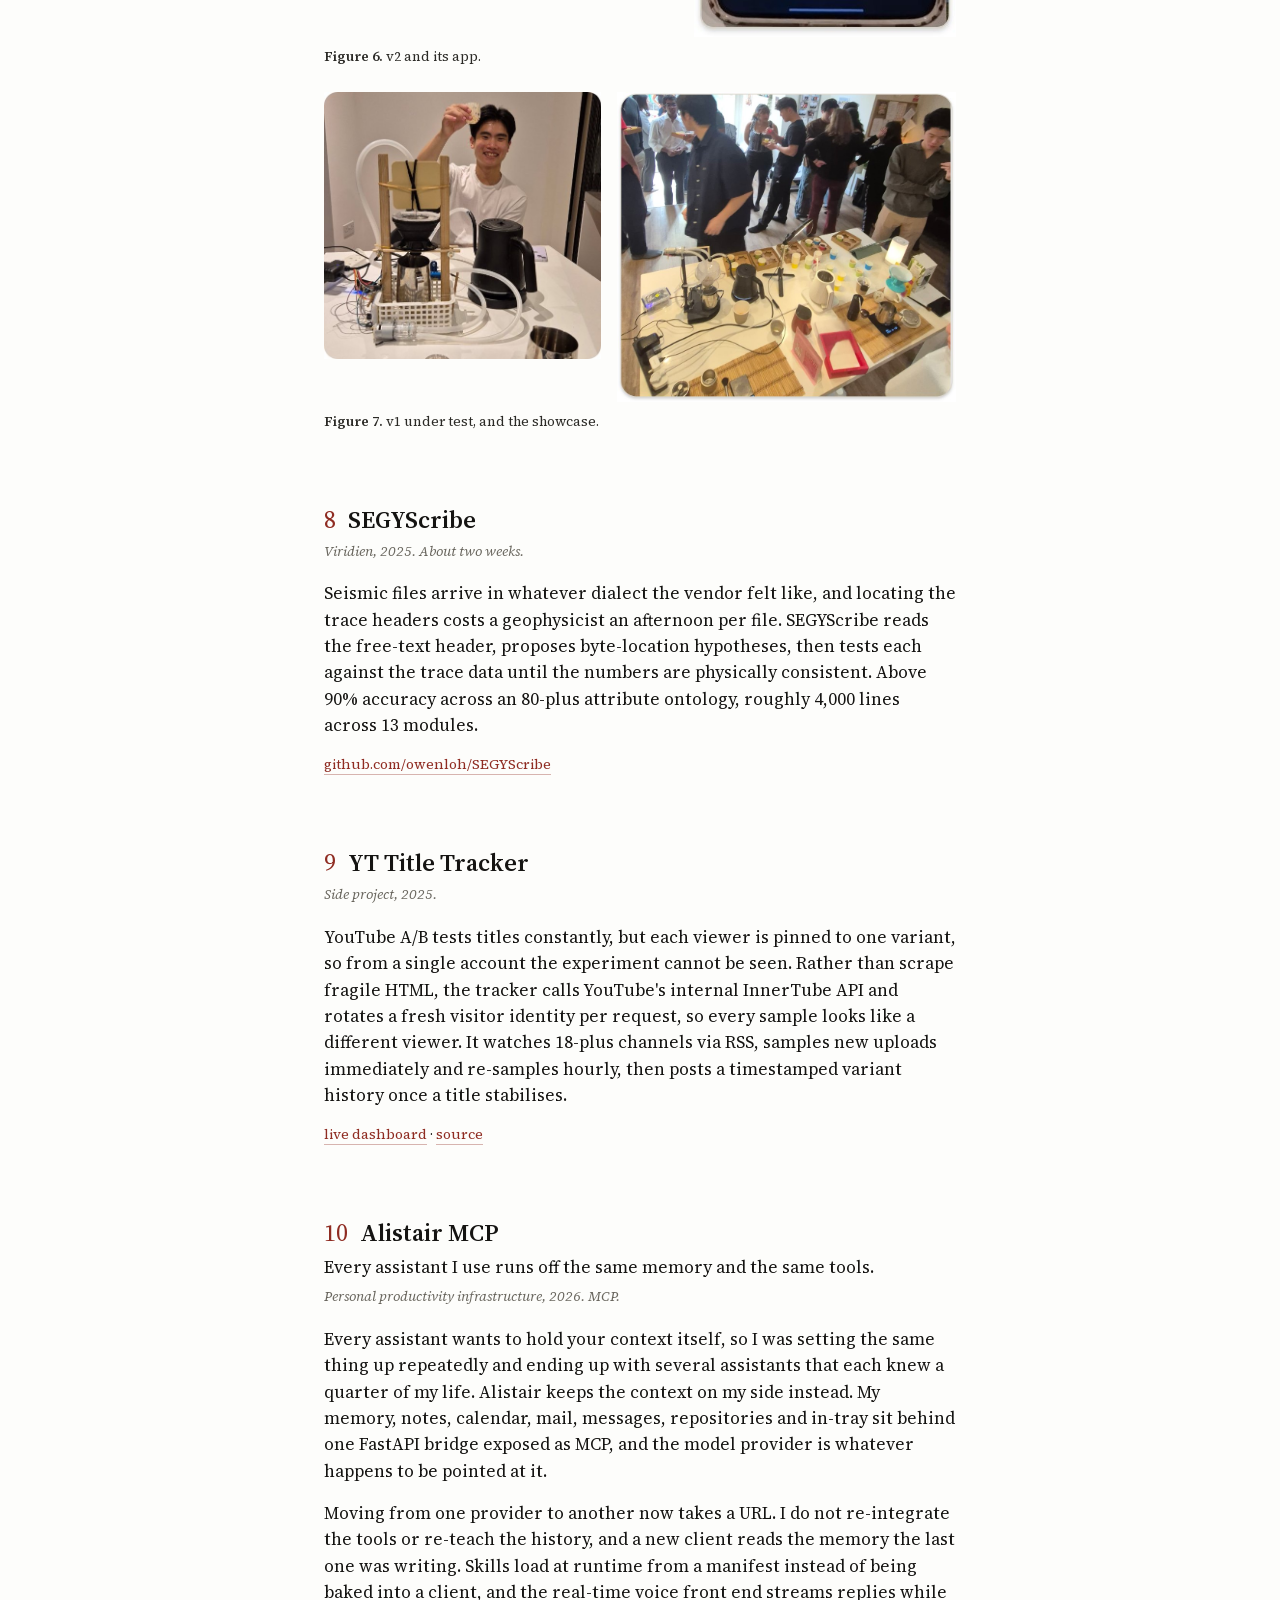
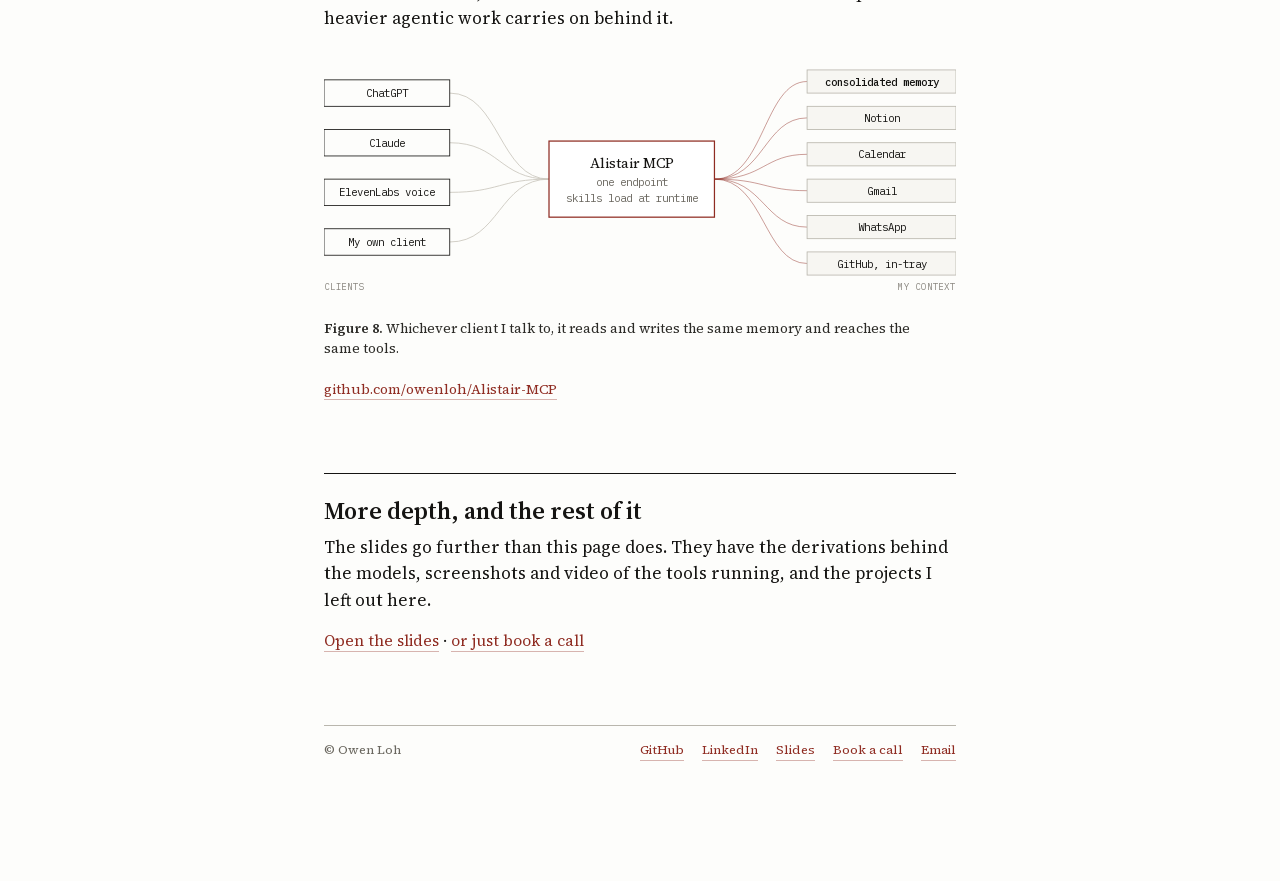
==== commit 7bd0d8af: "Rebuild the site as a printed-paper document Replace the previous dark, tabbed, terminal-styled page" ====
--- a/index.html
+++ b/index.html
@@ -1,33 +1,27 @@
 <!DOCTYPE html>
-<html lang="en" data-theme="dark">
+<html lang="en">
 <head>
 <meta charset="utf-8">
 <meta name="viewport" content="width=device-width, initial-scale=1">
-<title>Owen Loh - Physics × Artificial Intelligence</title>
-<meta name="description" content="Owen Loh - physics × Artificial Intelligence. I turn messy real-world domains (batteries, coffee, seismic, CRISPR) into physics problems with computable sensitivities, then build the AI and ML systems that compute, automate and validate them.">
+<title>Owen Loh</title>
+<meta name="description" content="Owen Loh, founder and physicist. Building private, affordable and unlimited AI. Previously cofounder of Catalon. Ten projects, five of them you can operate in the page.">
 <meta name="author" content="Owen Loh">
-<meta name="theme-color" content="#0a0c0e">
+<meta name="theme-color" content="#fdfdfb">
 <link rel="canonical" href="https://owenloh.github.io/">
 
-<meta property="og:type" content="website">
-<meta property="og:title" content="Owen Loh - Physics × Artificial Intelligence">
-<meta property="og:description" content="I turn messy real-world domains into physics problems with computable sensitivities (J = dy/dx), then build the AI systems that compute, automate and validate them. With playable demos.">
+<meta property="og:type" content="profile">
+<meta property="og:title" content="Owen Loh">
+<meta property="og:description" content="Founder and physicist. Ten projects, five of them you can operate in the page.">
 <meta property="og:url" content="https://owenloh.github.io/">
 <meta name="twitter:card" content="summary">
-<meta name="twitter:title" content="Owen Loh - Physics × Artificial Intelligence">
-<meta name="twitter:description" content="A portfolio you can operate: tab through playable demos of an agentic order pipeline, NL seismic navigation, an algorithmic speed-up, a battery fit, and a coffee-physics engine.">
-
-<link rel="icon" href="data:image/svg+xml,%3Csvg xmlns='http://www.w3.org/2000/svg' viewBox='0 0 32 32'%3E%3Crect width='32' height='32' rx='7' fill='%230a0c0e'/%3E%3Ctext x='16' y='22' font-family='ui-monospace,monospace' font-size='15' font-weight='700' text-anchor='middle' fill='%237ad3c4'%3Eol%3C/text%3E%3C/svg%3E">
-
-<script>
-  /* Set theme before paint. */
-  (function () {
-    try { document.documentElement.setAttribute('data-theme', localStorage.getItem('theme') || 'dark'); } catch (e) {}
-  })();
-</script>
-
-<link rel="stylesheet" href="style.css?v=12">
-<link rel="preload" as="image" href="assets/microscopy-flatness.jpg" fetchpriority="low">
+<meta name="twitter:title" content="Owen Loh">
+<meta name="twitter:description" content="Founder and physicist. Ten projects, five of them you can operate in the page.">
+
+<link rel="icon" href="data:image/svg+xml,%3Csvg xmlns='http://www.w3.org/2000/svg' viewBox='0 0 100 100'%3E%3Crect width='100' height='100' fill='%238f2c22'/%3E%3Ctext x='50' y='50' text-anchor='middle' dominant-baseline='central' font-family='Georgia,serif' font-size='30' fill='%23fdfdfb'%3EOL%3C/text%3E%3C/svg%3E">
+
+<link rel="stylesheet" href="style.css">
+<link rel="preload" as="font" type="font/woff2" href="assets/fonts/source-serif-4.woff2" crossorigin>
+<link rel="preload" as="font" type="font/woff2" href="assets/fonts/ibm-plex-mono-400.woff2" crossorigin>
 
 <script type="application/ld+json">
 {
@@ -35,451 +29,500 @@
   "@type": "Person",
   "name": "Owen Loh",
   "url": "https://owenloh.github.io/",
-  "jobTitle": "Physics & Artificial Intelligence engineer",
-  "description": "Physics and Artificial Intelligence engineer who turns messy real-world domains into physics problems with computable sensitivities, then builds the AI and ML systems to compute, automate and validate them.",
-  "alumniOf": "University of Oxford",
-  "homeLocation": "London, United Kingdom",
-  "sameAs": ["https://github.com/owenloh", "https://www.linkedin.com/in/olzm"]
+  "jobTitle": "Founder and physicist",
+  "description": "Founder and physicist. Building private, affordable and unlimited AI. Cofounder of Catalon, exited.",
+  "alumniOf": { "@type": "CollegeOrUniversity", "name": "University of Oxford" },
+  "email": "mailto:owenloh0607@gmail.com",
+  "sameAs": [
+    "https://github.com/owenloh",
+    "https://www.linkedin.com/in/olzm"
+  ]
 }
 </script>
 </head>
 <body>
-<a class="skip" href="#play">Skip to demos</a>
-<div class="progress" id="progress" aria-hidden="true"></div>
-
-<header class="topbar">
-  <a class="mark" href="#top" aria-label="Owen Loh - top">ol<span class="cursor" aria-hidden="true">_</span></a>
-  <nav class="nav" aria-label="Primary">
-    <a href="#play">interactive</a>
-    <a href="#work">work</a>
-    <button id="palette-open" class="kbtn" type="button" aria-haspopup="dialog" aria-label="Open command palette">
-      <span aria-hidden="true">⌘</span><kbd>K</kbd>
-    </button>
-    <button id="theme-toggle" class="theme-toggle" type="button" aria-label="Toggle colour theme" title="Toggle light / dark">
-      <span aria-hidden="true">◐</span>
-    </button>
+
+<main class="paper">
+
+  <header class="masthead">
+    <h1>Owen Loh</h1>
+    <p class="standfirst">Founder and physicist.</p>
+
+    <dl class="facts">
+      <div><dt>Now</dt><dd>Building private, affordable and unlimited AI</dd></div>
+      <div><dt>Before</dt><dd>Cofounder of Catalon, $100K ARR, exited</dd></div>
+      <div><dt>Training</dt><dd>MPhys Physics, University of Oxford, on leave</dd></div>
+      <div><dt>Based</dt><dd>London and San Francisco, Malaysian</dd></div>
+    </dl>
+
+    <p class="links">
+      <a href="https://github.com/owenloh" target="_blank" rel="me noopener">GitHub</a>
+      <a href="https://www.linkedin.com/in/olzm" target="_blank" rel="me noopener">LinkedIn</a>
+      <a href="https://1drv.ms/p/c/d26535d430fe7580/IQBM79UHrJJxT45lu3gBuvORAS9xCkHieKY0bC6gUYEi07g?e=sDbysZ" target="_blank" rel="noopener">Slides</a>
+      <a href="https://calendar.app.google/BHBN9vUJ483jwWfq5" target="_blank" rel="noopener">Book a call</a>
+      <a href="mailto:owenloh0607@gmail.com">Email</a>
+    </p>
+  </header>
+
+  <section class="abstract" aria-label="Abstract">
+    <p class="kicker">Abstract</p>
+    <p>I am highly agentic, and so are the systems I build. Physics trained me to search breadth-first for the shape of a problem, then depth-first once I know where the north star sits.</p>
+    <p>That is usually how I work: understand the system quickly, wedge deep to isolate the few parameters that actually matter, and execute without losing sight of the bigger picture. I bring the same intensity to people, with an infectious energy that gets good people aligned to the same vision. So far, that approach has taken shape in the projects below. Feel free to interact with them.</p>
+  </section>
+
+  <nav aria-label="Contents">
+    <p class="kicker">Contents</p>
+    <ol class="toc">
+      <li><a href="#catalon">Catalon: an agentic operating system for the chemical industry</a><span class="leader"></span><span class="year">2026</span></li>
+      <li><a href="#pourdynamics">PourDynamics: a coffee bed obeys the same equations as a cell</a><span class="leader"></span><span class="year">2024 to 2026</span></li>
+      <li><a href="#seispilot">SeisPilot: a voice agent that drives 3D seismic software</a><span class="leader"></span><span class="year">2025</span></li>
+      <li><a href="#discriminase">Discriminase: kill one bacterium, spare the microbiome</a><span class="leader"></span><span class="year">2025</span></li>
+      <li><a href="#battery">Battery state of health as an inverse problem</a><span class="leader"></span><span class="year">2024 to 2025</span></li>
+      <li><a href="#microscopy">Microscopy vision suite</a><span class="leader"></span><span class="year">2023</span></li>
+      <li><a href="#flowr">FlowR: the model named two variables, so I built the machine</a><span class="leader"></span><span class="year">2022 to 2023</span></li>
+      <li><a href="#segyscribe">SEGYScribe: recovers byte layouts nobody documented</a><span class="leader"></span><span class="year">2025</span></li>
+      <li><a href="#yttracker">YT Title Tracker: makes invisible title experiments visible</a><span class="leader"></span><span class="year">2025</span></li>
+      <li><a href="#alistair">Alistair MCP: one assistant identity across every client</a><span class="leader"></span><span class="year">2026</span></li>
+    </ol>
   </nav>
-</header>
-
-<main id="top">
-
-  <!-- HERO -->
-  <section class="hero" id="hero">
-    <canvas id="field" class="field" aria-hidden="true"></canvas>
-    <div class="hero-inner">
-      <p class="eyebrow">Malaysian in SF/London · <span class="dim">Physics × Artificial Intelligence</span></p>
-      <h1>Hi, it's Owen Loh</h1>
-      <p class="tagline">
-        Physics &times; Artificial Intelligence. I turn messy real-world domains -
-        <span class="hl">batteries</span>, <span class="hl">coffee</span>,
-        <span class="hl">seismic</span>, <span class="hl">CRISPR</span> -
-        into models with computable sensitivities, then build the AI and ML
-        systems that compute, automate and transcend them.
-      </p>
-      <p class="subline">
-        Physics at Oxford University, on-leave building in stealth.
-      </p>
-      <ul class="links" aria-label="Links">
-        <li><a href="https://github.com/owenloh" rel="me noopener" target="_blank">GitHub<span class="arr" aria-hidden="true">&#8599;</span></a></li>
-        <li><a href="https://www.linkedin.com/in/olzm" rel="me noopener" target="_blank">LinkedIn<span class="arr" aria-hidden="true">&#8599;</span></a></li>
-        <li><a href="https://tinyurl.com/mr3ndc72" rel="noopener" target="_blank">Slides<span class="arr" aria-hidden="true">&#8599;</span></a></li>
-        <li><a class="cta" href="https://calendar.app.google/BHBN9vUJ483jwWfq5" rel="noopener" target="_blank">Book a call<span class="arr" aria-hidden="true">&#8599;</span></a></li>
-      </ul>
-      <p class="hint" aria-hidden="true">↓ each project below is interactive - have a play</p>
-    </div>
-  </section>
-
-  <!-- INTERACTIVE SHOWCASE -->
-  <section class="block showcase" id="play" aria-labelledby="play-h">
-    <div class="block-head">
-      <h2 id="play-h">interactive</h2>
-      <span class="count" aria-hidden="true">play with the work - pick a tab</span>
-    </div>
-
-    <div class="tabs" role="tablist" aria-label="Interactive projects">
-      <button role="tab" id="tab-coffee"  aria-controls="panel-coffee"  aria-selected="true"  tabindex="0">Coffee&nbsp;engine <span class="t-sub">physics</span></button>
-      <button role="tab" id="tab-catalon" aria-controls="panel-catalon" aria-selected="false" tabindex="-1">Catalon <span class="t-sub">agentic AI</span></button>
-      <button role="tab" id="tab-seismic" aria-controls="panel-seismic" aria-selected="false" tabindex="-1">Seismic <span class="t-sub">voice&nbsp;agent</span></button>
-      <button role="tab" id="tab-crispr"  aria-controls="panel-crispr"  aria-selected="false" tabindex="-1">CRISPR <span class="t-sub">algorithms</span></button>
-      <button role="tab" id="tab-battery" aria-controls="panel-battery" aria-selected="false" tabindex="-1">Battery <span class="t-sub">ML&nbsp;research</span></button>
-    </div>
-
-    <div class="panels">
-    <!-- COFFEE -->
-    <div class="panel" role="tabpanel" id="panel-coffee" aria-labelledby="tab-coffee" tabindex="0">
-      <div class="pane-desc">
-        <h3>PourDynamics engine</h3>
-        <p class="c-hook">A multiscale physics engine mapping brewing variables to coffee flavour.</p>
-        <p>Two coupled physics: <b>Darcy flow</b> of water through the porous coffee
-        bed (advection&ndash;dispersion), and a 2D-axisymmetric
-        Doyle&ndash;Fuller&ndash;Newman extraction model ported from lithium-ion
-        batteries - coffee and a battery are, mathematically, the same
-        equations - validated to sub-0.2%. A sensory layer then maps
-        concentrations to taste. Drag the two controls and read off
-        <code>J = dy/dx</code>: which knobs actually move the cup.</p>
-        <ul class="tags"><li>Darcy + DFN</li><li>simulation</li><li>flagship</li></ul>
-        <a class="go" href="https://github.com/owenloh/PourDynamics" rel="noopener" target="_blank">github.com/owenloh/PourDynamics<span class="arr" aria-hidden="true">&#8599;</span></a>
-      </div>
-      <div class="pane-demo">
-        <div class="rig">
-          <div class="controls" role="group" aria-label="Brew controls">
-            <div class="ctrl">
-              <label for="grind">grind size <output id="o-grind">700 µm</output></label>
-              <input type="range" id="grind" min="200" max="1200" value="700" step="5">
-              <span class="scale" aria-hidden="true"><span>fine</span><span>coarse</span></span>
-            </div>
-            <div class="ctrl">
-              <label for="flow">flow rate <output id="o-flow">5.0 g/s</output></label>
-              <input type="range" id="flow" min="1" max="8" value="5" step="0.1">
-              <span class="scale" aria-hidden="true"><span>slow</span><span>fast</span></span>
-            </div>
-            <div class="readouts" aria-live="polite">
-              <div class="ro"><span>TDS</span><b id="o-tds">1.27%</b></div>
-              <div class="ro"><span>extraction yield</span><b id="o-ey">20.2%</b></div>
-            </div>
-            <div class="jac" aria-live="polite">
-              <p class="jac-title">local sensitivities <span class="dim">(finite-difference Jacobian)</span></p>
-              <div class="jrow"><code>&part;(bitter)/&part;(flow)</code><b id="j1">-</b></div>
-              <div class="jrow"><code>&part;(acidity)/&part;(grind)</code><b id="j2">-</b></div>
-              <div class="jrow"><code>&part;(body)/&part;(grind)</code><b id="j3">-</b></div>
-            </div>
-          </div>
-          <div class="viz">
-            <figure class="viz-fig">
-              <canvas id="curve" width="520" height="300" role="img" aria-label="Extraction yield versus contact time"></canvas>
-              <figcaption>extraction curve - yield vs contact time</figcaption>
-            </figure>
-            <figure class="viz-fig">
-              <svg id="radar" viewBox="-20 -10 260 240" role="img" aria-label="Flavour radar across acidity, sweetness, body, bitterness and clarity">
-                <g class="radar-grid" stroke-linejoin="round" fill="none">
-                  <polygon points="110,32 184.2,85.9 155.8,173.1 64.2,173.1 35.8,85.9"></polygon>
-                  <polygon points="110,71 147.1,98 132.9,141.5 87.1,141.5 72.9,98"></polygon>
-                  <line x1="110" y1="110" x2="110" y2="32"></line>
-                  <line x1="110" y1="110" x2="184.2" y2="85.9"></line>
-                  <line x1="110" y1="110" x2="155.8" y2="173.1"></line>
-                  <line x1="110" y1="110" x2="64.2" y2="173.1"></line>
-                  <line x1="110" y1="110" x2="35.8" y2="85.9"></line>
-                </g>
-                <polygon id="radar-shape" points="110,70 150,95 140,150 80,150 70,95"></polygon>
-                <g class="radar-label">
-                  <text x="110" y="22" text-anchor="middle">acidity</text>
-                  <text x="196" y="86" text-anchor="start">sweet</text>
-                  <text x="160" y="190" text-anchor="middle">body</text>
-                  <text x="60" y="190" text-anchor="middle">bitter</text>
-                  <text x="24" y="86" text-anchor="end">clarity</text>
-                </g>
-              </svg>
-              <figcaption>flavour radar</figcaption>
-            </figure>
-          </div>
-          <div class="flavour" aria-live="polite">
-            <span class="flavour-tag">predicted cup</span>
-            <p class="flavour-note" id="flavour-note">Drag the controls to brew a cup.</p>
-            <ul class="flavour-tags" id="flavour-tags"></ul>
-          </div>
-        </div>
-        <p class="caption">An interactive <em>toy</em> model - directional,
-        not calibrated. The real engine (a DFN model validated against the
-        analytical sphere solution) lives at
-        <a href="https://github.com/owenloh/PourDynamics" rel="noopener" target="_blank">github.com/owenloh/PourDynamics</a>.</p>
-      </div>
-    </div>
-
-    <!-- CATALON -->
-    <div class="panel" role="tabpanel" id="panel-catalon" aria-labelledby="tab-catalon" data-demo="catalon" tabindex="0" hidden>
-      <div class="pane-desc">
-        <h3>Catalon <span class="alt">(startup cofounder)</span></h3>
-        <p class="c-hook">AI automation for chemical commercial teams. Purchase-order processing, ~40&nbsp;min&nbsp;&rarr;&nbsp;~3&nbsp;sec.</p>
-        <p class="meta-line">startup cofounder &middot; founded, built &amp; exited</p>
-        <p>As startup cofounder I built the agentic pipeline behind Catalon. It
-        reads an inbound PO email, classifies intent, resolves the customer against
-        their ERP, extracts and price-validates every line item -
-        chemical-synonym resolution, density-based lbs&harr;gal conversion,
-        customer rules - and drafts an ERP-ready order for one-click approval.
-        Sub-3-second latency, on top of existing systems, no rip-and-replace.</p>
-        <ul class="deep">
-          <li>Multi-stage state machine: deterministic prefilter &rarr; classify &rarr; SQL+LLM customer-resolve &rarr; schema extraction &rarr; self-healing retry - with circuit breaker, rate limiter and dead-letter queue.</li>
-          <li>Schema-decoupled: a reusable core with hot-swappable per-customer &ldquo;context cartridges.&rdquo; Eval-driven tuning, not fine-tuning &rarr; 99%+ accuracy.</li>
-          <li>2 paying distributors, $60K&nbsp;ARR and a $1.2M pipeline within 2 months - then exited.</li>
-        </ul>
-        <ul class="tags"><li>multi-agent</li><li>founder</li><li>exited</li></ul>
-        <a class="go" href="https://usecatalon.com" rel="noopener" target="_blank">usecatalon.com<span class="arr" aria-hidden="true">&#8599;</span></a>
-      </div>
-      <div class="pane-demo">
-        <div class="demo" data-demo-body>
-          <div class="demo-head"><span class="demo-tag">try it</span> watch a messy email become a structured order</div>
-          <pre class="po-email">Subj: PO 4471 - restock
-please ship to our Houston dock:
+
+  <noscript>
+    <p class="noscript">The five demonstrations below are interactive and need JavaScript. Everything else reads the same without it.</p>
+  </noscript>
+
+  <!-- 1 ------------------------------------------------------------------ -->
+  <article class="entry" id="catalon">
+    <h2><span class="num">1</span>Catalon Inc</h2>
+    <p class="lede">An agentic operating system for the chemical industry.</p>
+    <p class="byline">Cofounder and CTO, exited. Incubated at Entrepreneur First. $100K ARR. San Francisco, 2026.</p>
+
+    <p>The long-term product is the whole operating layer for a distributor. Order intake is the beachhead. Inbound purchase orders arrive as free text: wrong units, chemical synonyms, trade names that never match the catalogue, quantities in gallons against a price book kept in pounds. Inside sales retypes all of it into the ERP by hand. Catalon reads the mail and drafts the order in about three seconds at 99.9% field accuracy, with a human making the final one-click approval. Reps get back roughly half their day, and spend it selling instead of retyping.</p>
+    <p>Mail is triaged before any model runs, so cost tracks orders rather than inbox volume. Each line is reconciled against the customer catalogue and price book and emitted as a validated ERP draft. Failures land in a queue a human can see. Each account keeps its pricing and packaging quirks in a readable cartridge outside the engine, so onboarding a new distributor is a tuning problem rather than a build, under two weeks. Nothing is trained.</p>
+
+    <section class="demo" id="d-po" aria-label="Demonstration 1, order intake">
+      <div class="demo-head">
+        <p class="demo-title"><span class="label">Demonstration 1.</span> Order intake.</p>
+        <span class="timing" data-po-time></span>
+      </div>
+
+      <div class="two">
+        <div class="panel">
+          <p class="panel-head"><span>inbox</span><span data-po-mailno>1 / 3</span></p>
+          <pre data-po-mail>Subj: PO 4471 restock
+ship to our Houston dock:
   2 drums acetone, technical 99.5%
   500 gal isopropanol (usual grade)
-need by Friday - Net 30.</pre>
-          <button class="demo-btn" type="button" data-act="run">Process order ▸</button>
-          <div class="stages" aria-hidden="true">
-            <span data-s>prefilter</span><span data-s>classify</span><span data-s>resolve&nbsp;customer</span><span data-s>extract&nbsp;+&nbsp;validate</span><span data-s>draft&nbsp;ERP</span>
-          </div>
-          <div class="po-out po-empty">
-            <div class="po-meta">structured order appears here &rarr;</div>
-            <div class="po-row"><span>customer</span><span>-</span></div>
-            <div class="po-row"><span>line items</span><span>-</span></div>
-            <div class="po-row"><span>terms</span><span>-</span></div>
-            <div class="po-row"><span>status</span><span>-</span></div>
-          </div>
-          <p class="demo-note">Real inbound POs are messy - wrong units, chemical synonyms, free text. The pipeline normalises all of it and drafts an ERP-ready order in ~3 seconds, with a human making the final one-click approval.</p>
-        </div>
-      </div>
+need by Friday, Net 30.</pre>
+        </div>
+        <div class="panel draft" data-state="empty">
+          <p class="panel-head"><span>ERP draft</span><span data-po-state>empty</span></p>
+          <dl data-po-rows>
+            <div class="draft-row"><dt>customer</dt><dd>&mdash;</dd></div>
+            <div class="draft-row"><dt>line 1</dt><dd>&mdash;</dd></div>
+            <div class="draft-row"><dt>line 2</dt><dd>&mdash;</dd></div>
+            <div class="draft-row"><dt>terms</dt><dd>&mdash;</dd></div>
+            <div class="draft-row is-status"><dt>status</dt><dd>idle</dd></div>
+          </dl>
+        </div>
+      </div>
+
+      <div class="rail" data-po-rail>
+        <div class="rail-node"><span class="rail-line"></span><span class="rail-mark"><span class="rail-dot"></span><span class="rail-name">triage</span></span></div>
+        <div class="rail-node"><span class="rail-line"></span><span class="rail-mark"><span class="rail-dot"></span><span class="rail-name">classify</span></span></div>
+        <div class="rail-node"><span class="rail-line"></span><span class="rail-mark"><span class="rail-dot"></span><span class="rail-name">match customer</span></span></div>
+        <div class="rail-node"><span class="rail-line"></span><span class="rail-mark"><span class="rail-dot"></span><span class="rail-name">extract and price</span></span></div>
+        <div class="rail-node"><span class="rail-line"></span><span class="rail-mark"><span class="rail-dot"></span><span class="rail-name">ERP draft</span></span></div>
+      </div>
+
+      <div class="controls">
+        <button type="button" class="btn btn-primary" data-po-run>Process</button>
+        <button type="button" class="btn" data-po-next>Another order</button>
+      </div>
+      <p class="demo-note" data-po-note></p>
+    </section>
+
+    <p class="source"><a href="https://usecatalon.com" target="_blank" rel="noopener">usecatalon.com</a></p>
+  </article>
+
+  <!-- 2 ------------------------------------------------------------------ -->
+  <article class="entry" id="pourdynamics">
+    <h2><span class="num">2</span>PourDynamics</h2>
+    <p class="byline">Multiscale extraction engine. Open source, 2024 to 2026.</p>
+
+    <p>The engine works at two scales at once. Darcy flow sets how water moves through the packed bed and how long it dwells at each depth; inside every grain, solubles diffuse out of a porous solid into that moving water. The intra-particle problem is the same boundary value problem as lithium diffusing out of a cathode particle, so the solver came across from the battery work intact, and a sensory layer maps dissolved concentration to what you taste. Validated against the analytical sphere solution to under 0.2%.</p>
+    <p>What matters is the derivative rather than the prediction itself. Differentiate the cup with respect to every brewing variable and most of the columns collapse: grind size and flow rate carry nearly all of the sensitivity, and most of what gets traded as technique sits well below them.</p>
+
+    <section class="demo" id="d-brew" aria-label="Demonstration 2, two variables, one cup">
+      <p class="demo-title"><span class="label">Demonstration 2.</span> Two variables, one cup.</p>
+
+      <div class="two two-wide">
+        <div>
+          <label class="knob-label" for="grind">grind <output id="out-grind" for="grind">700 &micro;m</output></label>
+          <input type="range" id="grind" min="200" max="1200" step="5" value="700">
+          <div class="knob-ends"><span>fine</span><span>coarse</span></div>
+
+          <label class="knob-label" for="flow">flow <output id="out-flow" for="flow">5.0 g/s</output></label>
+          <input type="range" id="flow" min="1" max="8" step="0.1" value="5">
+          <div class="knob-ends"><span>slow</span><span>fast</span></div>
+
+          <p class="readout">
+            <span>TDS <strong data-brew-tds>1.28%</strong></span>
+            <span>Yield <strong data-brew-ey>19.8%</strong></span>
+          </p>
+
+          <div class="jacobian" data-brew-jac>
+            <div><span class="k">bitter / flow</span><span>-0.057 per g/s</span></div>
+            <div><span class="k">acidity / grind</span><span>+0.049 per 100 &micro;m</span></div>
+            <div><span class="k">body / grind</span><span>-0.084 per 100 &micro;m</span></div>
+          </div>
+        </div>
+
+        <svg viewBox="-24 -14 268 248" role="img" aria-label="Flavour radar: acidity, sweetness, body, bitterness, clarity">
+          <g fill="none" stroke="#e2dfd7">
+            <polygon points="110,32 184.2,85.9 155.8,173.1 64.2,173.1 35.8,85.9"></polygon>
+            <polygon points="110,71 147.1,98 132.9,141.5 87.1,141.5 72.9,98"></polygon>
+            <line x1="110" y1="110" x2="110" y2="32"></line>
+            <line x1="110" y1="110" x2="184.2" y2="85.9"></line>
+            <line x1="110" y1="110" x2="155.8" y2="173.1"></line>
+            <line x1="110" y1="110" x2="64.2" y2="173.1"></line>
+            <line x1="110" y1="110" x2="35.8" y2="85.9"></line>
+          </g>
+          <polygon data-brew-radar points="110.0,55.2 183.7,86.1 142.1,154.2 79.8,151.5 60.8,94.0" fill="var(--acc)" fill-opacity="0.12" stroke="var(--acc)" stroke-width="1.5"></polygon>
+          <g font-family="'IBM Plex Mono',monospace" font-size="10" fill="#6a675f">
+            <text x="110" y="22" text-anchor="middle">acidity</text>
+            <text x="196" y="86">sweet</text>
+            <text x="160" y="190" text-anchor="middle">body</text>
+            <text x="60" y="190" text-anchor="middle">bitter</text>
+            <text x="24" y="86" text-anchor="end">clarity</text>
+          </g>
+        </svg>
+      </div>
+
+      <p class="demo-note" data-brew-cup>Balanced. Sweet through the middle, acidity present but not sharp.</p>
+    </section>
+
+    <figure>
+      <img src="assets/pourdynamics-lab.jpg" width="1500" height="819" loading="lazy" decoding="async" alt="PourDynamics Lab Pro showing particle size distribution, a live bed drawdown simulation and measured extraction yield.">
+      <figcaption><strong>Figure 1.</strong> The full engine: particle size distribution, bed drawdown, measured extraction yield.</figcaption>
+    </figure>
+
+    <p class="source"><a href="https://github.com/owenloh/PourDynamics" target="_blank" rel="noopener">github.com/owenloh/PourDynamics</a></p>
+  </article>
+
+  <!-- 3 ------------------------------------------------------------------ -->
+  <article class="entry" id="seispilot">
+    <h2><span class="num">3</span>SeisPilot</h2>
+    <p class="lede">A voice agent that drives Tornado, professional 3D seismic interpretation software.</p>
+    <p class="byline">Viridien, 2025. Built solo, my own initiative.</p>
+
+    <p>A geologist says &ldquo;take me to the fault at inline 2410, turn the velocity on, bookmark it&rdquo; and the 3D volume moves. Nobody opens a menu or writes a script. SeisPilot listens, plans a queue of operations against the application's own API, runs them on the live scene and answers back in speech.</p>
+    <p>It behaves as an agent rather than a phrasebook of commands. It holds the session state, resolves references like &ldquo;that fault&rdquo; or &ldquo;go back two steps&rdquo; through a twenty-deep undo history, chains several steps out of one sentence, and asks when a request is ambiguous. Every call it proposes is checked against a whitelist before it reaches the software, so nothing destructive can run. A coordinate transform keeps the agent and the geologist talking about the same point in the earth.</p>
+    <p>Tornado is powerful software that takes months to learn properly, and the people who can drive it fluently are in short supply. SeisPilot puts that fluency within reach of any geologist who can describe what they want. It launched internally at Viridien and was taken up by teams in its offices worldwide.</p>
+
+    <section class="demo" id="d-seis" aria-label="Demonstration 3, speak to the 3D volume">
+      <p class="demo-title"><span class="label">Demonstration 3.</span> Speak to the 3D volume.</p>
+      <p class="say">say one of these</p>
+
+      <div class="chips" data-seis-chips></div>
+
+      <div class="seis">
+        <svg data-seis-svg viewBox="0.0 0.0 420.0 230.0" preserveAspectRatio="none" role="img" aria-label="Seismic section with reflectors and a picked fault">
+          <g data-seis-bands></g>
+          <g data-seis-refl>
+            <path d="M0.0 16.0L10.0 17.0L20.0 17.9L30.0 18.6L40.0 19.0L50.0 19.1L60.0 18.9L70.0 18.7L80.0 18.4L90.0 18.2L100.0 18.1L110.0 18.2L120.0 18.4L130.0 18.7L140.0 18.9L150.0 19.0L160.0 18.8L170.0 18.3L180.0 17.6L190.0 16.7L200.0 15.6L210.0 14.6L220.0 13.8L230.0 13.2L240.0 12.9L250.0 23.2L260.0 23.4L270.0 23.7L280.0 24.0L290.0 24.3L300.0 24.3L310.0 24.2L320.0 24.0L330.0 23.8L340.0 23.6L350.0 23.6L360.0 23.8L370.0 24.4L380.0 25.1L390.0 26.1L400.0 27.2L410.0 28.1L420.0 28.9" fill="none" stroke="#151412" stroke-width="1.5" stroke-opacity="0.85"></path>
+            <path d="M0.0 41.0L10.0 41.1L20.0 40.8L30.0 40.2L40.0 39.5L50.0 38.9L60.0 38.5L70.0 38.3L80.0 38.4L90.0 38.6L100.0 38.9L110.0 38.9L120.0 38.6L130.0 37.9L140.0 36.8L150.0 35.4L160.0 33.9L170.0 32.4L180.0 31.1L190.0 30.2L200.0 29.8L210.0 29.8L220.0 30.3L230.0 30.9L240.0 31.7L250.0 44.2L260.0 44.6L270.0 44.8L280.0 44.7L290.0 44.5L300.0 44.3L310.0 44.3L320.0 44.7L330.0 45.5L340.0 46.7L350.0 48.1L360.0 49.6L370.0 51.1L380.0 52.3L390.0 53.0L400.0 53.3L410.0 53.1L420.0 52.6" fill="none" stroke="#151412" stroke-width="0.9" stroke-opacity="0.45"></path>
+            <path d="M0.0 60.4L10.0 59.2L20.0 58.3L30.0 57.8L40.0 57.6L50.0 57.7L60.0 57.8L70.0 57.8L80.0 57.4L90.0 56.6L100.0 55.2L110.0 53.5L120.0 51.6L130.0 49.7L140.0 48.0L150.0 46.9L160.0 46.5L170.0 46.7L180.0 47.5L190.0 48.7L200.0 49.9L210.0 51.1L220.0 52.0L230.0 52.5L240.0 52.7L250.0 66.1L260.0 66.0L270.0 66.1L280.0 66.6L290.0 67.5L300.0 68.9L310.0 70.7L320.0 72.6L330.0 74.5L340.0 75.9L350.0 76.9L360.0 77.1L370.0 76.7L380.0 75.8L390.0 74.5L400.0 73.2L410.0 72.0L420.0 71.2" fill="none" stroke="#151412" stroke-width="0.9" stroke-opacity="0.45"></path>
+            <path d="M0.0 75.0L10.0 74.9L20.0 75.0L30.0 74.9L40.0 74.8L50.0 74.5L60.0 73.9L70.0 73.2L80.0 72.3L90.0 71.5L100.0 70.8L110.0 70.3L120.0 70.2L130.0 70.4L140.0 70.9L150.0 71.5L160.0 72.3L170.0 73.0L180.0 73.6L190.0 74.0L200.0 74.2L210.0 74.2L220.0 74.2L230.0 74.2L240.0 74.4L250.0 89.8L260.0 90.4L270.0 91.2L280.0 92.0L290.0 92.8L300.0 93.5L310.0 93.8L320.0 93.9L330.0 93.6L340.0 93.0L350.0 92.3L360.0 91.5L370.0 90.8L380.0 90.3L390.0 89.9L400.0 89.7L410.0 89.7L420.0 89.7" fill="none" stroke="#151412" stroke-width="0.9" stroke-opacity="0.45"></path>
+            <path d="M0.0 93.2L10.0 92.8L20.0 92.2L30.0 91.3L40.0 90.2L50.0 89.1L60.0 88.1L70.0 87.6L80.0 87.5L90.0 87.9L100.0 88.7L110.0 89.9L120.0 91.3L130.0 92.5L140.0 93.6L150.0 94.4L160.0 94.8L170.0 95.0L180.0 95.0L190.0 94.9L200.0 95.1L210.0 95.5L220.0 96.1L230.0 97.1L240.0 98.2L250.0 115.9L260.0 116.7L270.0 117.1L280.0 117.1L290.0 116.5L300.0 115.6L310.0 114.3L320.0 112.9L330.0 111.6L340.0 110.6L350.0 109.9L360.0 109.5L370.0 109.4L380.0 109.4L390.0 109.5L400.0 109.3L410.0 108.9L420.0 108.2" fill="none" stroke="#151412" stroke-width="1.5" stroke-opacity="0.85"></path>
+            <path d="M0.0 108.0L10.0 106.8L20.0 105.8L30.0 105.2L40.0 105.2L50.0 105.9L60.0 107.2L70.0 109.0L80.0 110.9L90.0 112.9L100.0 114.5L110.0 115.7L120.0 116.4L130.0 116.7L140.0 116.6L150.0 116.4L160.0 116.4L170.0 116.6L180.0 117.2L190.0 118.2L200.0 119.3L210.0 120.4L220.0 121.3L230.0 121.7L240.0 121.5L250.0 138.9L260.0 137.4L270.0 135.6L280.0 133.5L290.0 131.6L300.0 130.0L310.0 128.9L320.0 128.4L330.0 128.2L340.0 128.3L350.0 128.5L360.0 128.6L370.0 128.3L380.0 127.7L390.0 126.7L400.0 125.6L410.0 124.6L420.0 123.8" fill="none" stroke="#151412" stroke-width="0.9" stroke-opacity="0.45"></path>
+            <path d="M0.0 129.4L10.0 129.8L20.0 130.5L30.0 131.4L40.0 132.4L50.0 133.4L60.0 134.3L70.0 134.9L80.0 135.3L90.0 135.4L100.0 135.3L110.0 135.1L120.0 135.0L130.0 134.9L140.0 135.0L150.0 135.3L160.0 135.7L170.0 136.1L180.0 136.4L190.0 136.6L200.0 136.4L210.0 135.9L220.0 135.2L230.0 134.3L240.0 133.2L250.0 152.0L260.0 151.2L270.0 150.6L280.0 150.3L290.0 150.3L300.0 150.4L310.0 150.6L320.0 150.7L330.0 150.8L340.0 150.7L350.0 150.4L360.0 150.0L370.0 149.6L380.0 149.4L390.0 149.3L400.0 149.5L410.0 150.1L420.0 150.9" fill="none" stroke="#151412" stroke-width="0.9" stroke-opacity="0.45"></path>
+            <path d="M0.0 152.6L10.0 154.2L20.0 155.6L30.0 156.6L40.0 157.1L50.0 157.2L60.0 157.0L70.0 156.6L80.0 156.1L90.0 155.8L100.0 155.7L110.0 155.8L120.0 156.2L130.0 156.6L140.0 156.9L150.0 157.0L160.0 156.7L170.0 156.0L180.0 154.8L190.0 153.4L200.0 151.8L210.0 150.2L220.0 149.0L230.0 148.1L240.0 147.6L250.0 169.0L260.0 169.3L270.0 169.7L280.0 170.2L290.0 170.6L300.0 170.7L310.0 170.5L320.0 170.2L330.0 169.8L340.0 169.5L350.0 169.5L360.0 169.9L370.0 170.8L380.0 172.0L390.0 173.5L400.0 175.1L410.0 176.6L420.0 177.8" fill="none" stroke="#151412" stroke-width="0.9" stroke-opacity="0.45"></path>
+            <path d="M0.0 185.5L10.0 185.5L20.0 185.0L30.0 184.2L40.0 183.3L50.0 182.5L60.0 182.0L70.0 181.8L80.0 181.9L90.0 182.2L100.0 182.5L110.0 182.5L120.0 182.1L130.0 181.1L140.0 179.6L150.0 177.7L160.0 175.6L170.0 173.6L180.0 171.9L190.0 170.8L200.0 170.3L210.0 170.4L220.0 171.0L230.0 171.9L240.0 172.9L250.0 196.6L260.0 197.1L270.0 197.3L280.0 197.1L290.0 196.8L300.0 196.6L310.0 196.7L320.0 197.3L330.0 198.4L340.0 200.0L350.0 201.9L360.0 204.0L370.0 205.9L380.0 207.5L390.0 208.5L400.0 208.8L410.0 208.5L420.0 207.8" fill="none" stroke="#151412" stroke-width="1.5" stroke-opacity="0.85"></path>
+            <path d="M0.0 200.1L10.0 199.5L20.0 199.1L30.0 198.8L40.0 198.8L50.0 198.8L60.0 198.8L70.0 198.8L80.0 198.6L90.0 198.2L100.0 197.6L110.0 196.7L120.0 195.8L130.0 194.8L140.0 194.1L150.0 193.6L160.0 193.4L170.0 193.5L180.0 193.9L190.0 194.5L200.0 195.1L210.0 195.7L220.0 196.1L230.0 196.3L240.0 196.4L250.0 220.8L260.0 220.7L270.0 220.8L280.0 221.0L290.0 221.5L300.0 222.2L310.0 223.1L320.0 224.0L330.0 224.9L340.0 225.6L350.0 226.0L360.0 226.1L370.0 225.9L380.0 225.4L390.0 224.8L400.0 224.2L410.0 223.6L420.0 223.2" fill="none" stroke="#151412" stroke-width="0.9" stroke-opacity="0.45"></path>
+            <path d="M0.0 217.7L10.0 217.7L20.0 217.7L30.0 217.6L40.0 217.4L50.0 216.9L60.0 216.0L70.0 214.9L80.0 213.6L90.0 212.3L100.0 211.3L110.0 210.6L120.0 210.4L130.0 210.7L140.0 211.5L150.0 212.6L160.0 213.7L170.0 214.8L180.0 215.7L190.0 216.3L200.0 216.5L210.0 216.6L220.0 216.6L230.0 216.6L240.0 216.9L250.0 243.5L260.0 244.4L270.0 245.6L280.0 246.8L290.0 248.0L300.0 249.0L310.0 249.5L320.0 249.6L330.0 249.1L340.0 248.2L350.0 247.1L360.0 245.9L370.0 244.8L380.0 244.0L390.0 243.4L400.0 243.2L410.0 243.2L420.0 243.2" fill="none" stroke="#151412" stroke-width="0.9" stroke-opacity="0.45"></path>
+          </g>
+          <path d="M243.6 4 L255.6 226" fill="none" stroke="var(--acc)" stroke-width="1.6" stroke-dasharray="5 4"></path>
+        </svg>
+        <span class="seis-zoom" data-seis-zoom>&times;1.0</span>
+      </div>
+
+      <div class="calls" data-seis-calls>
+        <div class="call is-idle"><span class="call-mark">&middot;</span><span class="call-name">awaiting an instruction</span><span class="call-status"></span></div>
+      </div>
+
+      <p class="demo-note">The sentence is planned into calls, validated, then run against the live volume. &ldquo;delete the survey&rdquo; is not on the whitelist, so the validator refuses it and writes it to the audit log.</p>
+    </section>
+
+    <figure>
+      <img class="on-black" src="assets/seispilot-tornado.jpg" width="1500" height="928" loading="lazy" decoding="async" alt="An interpreted 3D seismic volume in Tornado beside the SeisPilot voice console.">
+      <figcaption><strong>Figure 2.</strong> SeisPilot driving an interpreted 3D volume inside Tornado at Viridien.</figcaption>
+    </figure>
+
+    <p class="source"><a href="https://github.com/owenloh/SeisPilot" target="_blank" rel="noopener">github.com/owenloh/SeisPilot</a></p>
+  </article>
+
+  <!-- 4 ------------------------------------------------------------------ -->
+  <article class="entry" id="discriminase">
+    <h2><span class="num">4</span>Discriminase</h2>
+    <p class="byline">ML and algorithms lead, Oxford iGEM, 2025.</p>
+
+    <p>Finding a CRISPR guide that hits one pathogen and spares the commensals around it is a nearest neighbour problem in Hamming space over millions of protospacer sites. Sequence aligners are built for homology search, not for exhaustive small-mismatch neighbourhoods, so running the question honestly with BLAST is too slow to sit inside a design loop.</p>
+    <p>The speed comes from the representation and the search structure. Guides are packed two bits per base, so a mismatch count becomes an XOR and a popcount over machine words instead of a character comparison. Then, because Hamming distance is a true metric, the triangle inequality prunes: a BK-tree over the packed database lets whole subtrees be discarded once they cannot possibly fall inside the tolerance, which takes the database term from linear to logarithmic. A trie over exact prefixes runs in front of that and throws out most candidates before any distance is computed at all.</p>
+    <p>About three seconds per guide against 2.3 million sites, roughly 2000&times; faster than BLAST for the same answer. That is fast enough to check every candidate in a design run instead of assuming the promising ones are clean.</p>
+
+    <section class="demo" id="d-guide" aria-label="Demonstration 4, guide search">
+      <p class="demo-title"><span class="label">Demonstration 4.</span> Guide search.</p>
+
+      <div class="two two-even">
+        <div>
+          <label class="knob-label" for="mm">mismatch tolerance <output id="out-mm" for="mm">&le; 3</output></label>
+          <input type="range" id="mm" min="0" max="4" step="1" value="3">
+          <div class="knob-ends"><span>strict</span><span>permissive</span></div>
+
+          <label class="knob-label" for="pre">exact prefix <output id="out-pre" for="pre">13 nt</output></label>
+          <input type="range" id="pre" min="6" max="16" step="1" value="13">
+          <div class="knob-ends"><span>short</span><span>long</span></div>
+        </div>
+
+        <dl class="bars" data-guide-bars>
+          <div class="bar is-total">
+            <div class="bar-head"><dt>candidates screened</dt><dd>2,300,000</dd></div>
+            <div class="bar-track"><div class="bar-fill" style="width:100.000%"></div></div>
+          </div>
+          <div class="bar">
+            <div class="bar-head"><dt>survive prefix filter</dt><dd>197</dd></div>
+            <div class="bar-track"><div class="bar-fill" style="width:0.009%"></div></div>
+          </div>
+          <div class="bar is-hit">
+            <div class="bar-head"><dt>on target, pathogen</dt><dd>31</dd></div>
+            <div class="bar-track"><div class="bar-fill" style="width:51.667%"></div></div>
+          </div>
+          <div class="bar is-offtarget">
+            <div class="bar-head"><dt>off target, commensals</dt><dd>15</dd></div>
+            <div class="bar-track"><div class="bar-fill" style="width:25.000%"></div></div>
+          </div>
+        </dl>
+      </div>
+
+      <div class="hit-line">
+        <p class="hit-label">closest off-target, <span data-guide-closest>2 mismatches</span></p>
+        <div class="guide" data-guide-seq>
+          <span>G</span><span>A</span><span>C</span><span>C</span><span>T</span><span>T</span><span>G</span><span>C</span><span>A</span><span>A</span><span>G</span><span class="is-mismatch">C</span><span>G</span><span>C</span><span>C</span><span>G</span><span>A</span><span class="is-mismatch">G</span><span>A</span><span>A</span>
+        </div>
+        <p class="demo-note" data-guide-verdict>Too permissive. This guide would cut the microbiome as well as the target.</p>
+      </div>
+    </section>
+
+    <p class="source"><a href="https://discriminase-production.up.railway.app/" target="_blank" rel="noopener">live tool</a> &middot; <a href="https://2025.igem.wiki/oxford/software" target="_blank" rel="noopener">iGEM wiki</a> &middot; <a href="https://github.com/owenloh/Discriminase" target="_blank" rel="noopener">source</a></p>
+  </article>
+
+  <!-- 5 ------------------------------------------------------------------ -->
+  <article class="entry" id="battery">
+    <h2><span class="num">5</span>Battery state of health as an inverse problem</h2>
+    <p class="byline">Imperial College London, 2024 to 2025. Paper pending with Dr Derek Siu.</p>
+
+    <p>Cell health is normally read by taking the cell apart. As an inverse problem it need not be: a full cell curve is the difference of two half cell curves, so if you can recover how each electrode's curve has been stretched and slid, you know how much active material each one lost and how much lithium inventory went with it. The smaller electrode then sets the state of health.</p>
+    <p>The features in dQ/dV and dV/dQ are staging phase transitions in the graphite and in the layered oxide. They behave like a boiling point: the transition happens at a fixed composition, but move the surrounding conditions and the point at which you meet it moves too. Lose lithium inventory or active material and the same transition appears at a different place in capacity space, smoothly and non-uniformly, while its underlying thermodynamics stay put. The diagnostic information therefore sits in where the features are relative to each other rather than in how tall they are. A pointwise least squares residual reads that badly, and on NMC811 with graphite it lands the optimiser in a local minimum that returns a plausible wrong answer.</p>
+    <p>I score the fit with dynamic time warping instead, which lets the capacity axis stretch and shift the way a real phase shift does and charges the cost for misaligned features rather than for a curve being a few millivolts off everywhere. The resulting cost surface is still non-convex, so the parameter search runs globally, using differential evolution over the electrode loss and lithium inventory terms with a local refinement at the end. What comes out is per-electrode degradation from a charge curve alone, without opening the cell.</p>
+
+    <section class="demo" id="d-cell" aria-label="Demonstration 5, degrade a cell and read the curve">
+      <p class="demo-title"><span class="label">Demonstration 5.</span> Degrade a cell, read the curve.</p>
+
+      <div class="two two-knobs">
+        <div>
+          <div class="knob">
+            <label class="knob-label" for="lamP">cathode loss <output id="out-lamP" for="lamP">8%</output></label>
+            <input type="range" id="lamP" min="0" max="40" step="1" value="8">
+          </div>
+          <div class="knob">
+            <label class="knob-label" for="lamN">anode loss <output id="out-lamN" for="lamN">22%</output></label>
+            <input type="range" id="lamN" min="0" max="40" step="1" value="22">
+          </div>
+          <div class="knob">
+            <label class="knob-label" for="lli">lithium lost <output id="out-lli" for="lli">14%</output></label>
+            <input type="range" id="lli" min="0" max="40" step="1" value="14">
+          </div>
+          <p class="soh">State of health <strong data-cell-soh>75%</strong></p>
+        </div>
+
+        <div>
+          <svg viewBox="0 0 420 190" role="img" aria-label="Differential voltage against capacity, fresh cell dashed and degraded cell solid">
+            <g stroke="#151412" stroke-width="1">
+              <line x1="34" y1="6" x2="34" y2="164"></line>
+              <line x1="34" y1="164" x2="412" y2="164"></line>
+            </g>
+            <path data-cell-fresh d="M34.0 138.7 L35.4 138.6 L36.9 138.6 L38.3 138.6 L39.8 138.6 L41.2 138.6 L42.7 138.6 L44.1 138.6 L45.6 138.5 L47.0 138.5 L48.4 138.5 L49.9 138.4 L51.3 138.4 L52.8 138.3 L54.2 138.2 L55.7 138.2 L57.1 138.1 L58.5 137.9 L60.0 137.8 L61.4 137.6 L62.9 137.4 L64.3 137.2 L65.8 136.9 L67.2 136.6 L68.7 136.2 L70.1 135.7 L71.5 135.1 L73.0 134.5 L74.4 133.8 L75.9 132.9 L77.3 132.0 L78.8 130.9 L80.2 129.7 L81.7 128.5 L83.1 127.1 L84.5 125.6 L86.0 124.1 L87.4 122.6 L88.9 121.2 L90.3 119.9 L91.8 118.8 L93.2 118.0 L94.6 117.5 L96.1 117.3 L97.5 117.4 L99.0 117.8 L100.4 118.6 L101.9 119.6 L103.3 120.7 L104.8 121.9 L106.2 123.2 L107.6 124.5 L109.1 125.7 L110.5 126.8 L112.0 127.8 L113.4 128.6 L114.9 129.3 L116.3 129.9 L117.8 130.3 L119.2 130.6 L120.6 130.8 L122.1 130.8 L123.5 130.7 L125.0 130.6 L126.4 130.3 L127.9 129.9 L129.3 129.4 L130.7 128.8 L132.2 128.1 L133.6 127.3 L135.1 126.3 L136.5 125.3 L138.0 124.2 L139.4 123.0 L140.9 121.6 L142.3 120.1 L143.7 118.5 L145.2 116.7 L146.6 114.8 L148.1 112.8 L149.5 110.6 L151.0 108.2 L152.4 105.6 L153.9 102.9 L155.3 100.0 L156.7 97.0 L158.2 93.7 L159.6 90.3 L161.1 86.7 L162.5 83.0 L164.0 79.1 L165.4 75.1 L166.8 71.0 L168.3 66.8 L169.7 62.6 L171.2 58.3 L172.6 54.1 L174.1 49.9 L175.5 45.8 L177.0 41.9 L178.4 38.2 L179.8 34.7 L181.3 31.5 L182.7 28.6 L184.2 26.1 L185.6 24.0 L187.1 22.3 L188.5 21.1 L190.0 20.3 L191.4 20.0 L192.8 20.1 L194.3 20.5 L195.7 21.3 L197.2 22.4 L198.6 23.8 L200.1 25.2 L201.5 26.8 L202.9 28.3 L204.4 29.7 L205.8 31.0 L207.3 32.0 L208.7 32.8 L210.2 33.3 L211.6 33.7 L213.1 34.0 L214.5 34.3 L215.9 34.9 L217.4 35.9 L218.8 37.7 L220.3 40.3 L221.7 43.8 L223.2 48.2 L224.6 53.5 L226.1 59.4 L227.5 65.7 L228.9 72.2 L230.4 78.6 L231.8 84.9 L233.3 90.7 L234.7 96.1 L236.2 101.0 L237.6 105.4 L239.1 109.4 L240.5 112.8 L241.9 115.8 L243.4 118.5 L244.8 120.8 L246.3 122.8 L247.7 124.6 L249.2 126.1 L250.6 127.4 L252.0 128.5 L253.5 129.5 L254.9 130.4 L256.4 131.2 L257.8 131.8 L259.3 132.4 L260.7 132.9 L262.2 133.3 L263.6 133.6 L265.0 133.9 L266.5 134.1 L267.9 134.2 L269.4 134.3 L270.8 134.3 L272.3 134.3 L273.7 134.2 L275.2 134.1 L276.6 133.9 L278.0 133.6 L279.5 133.3 L280.9 132.8 L282.4 132.3 L283.8 131.7 L285.3 131.0 L286.7 130.2 L288.1 129.2 L289.6 128.1 L291.0 126.8 L292.5 125.4 L293.9 123.8 L295.4 122.0 L296.8 119.9 L298.3 117.6 L299.7 115.1 L301.1 112.2 L302.6 109.1 L304.0 105.7 L305.5 101.9 L306.9 97.9 L308.4 93.5 L309.8 88.8 L311.3 83.9 L312.7 78.7 L314.1 73.4 L315.6 67.9 L317.0 62.4 L318.5 57.0 L319.9 51.7 L321.4 46.7 L322.8 42.0 L324.2 37.9 L325.7 34.4 L327.1 31.5 L328.6 29.4 L330.0 27.9 L331.5 27.2 L332.9 27.2 L334.4 27.8 L335.8 28.8 L337.2 30.0 L338.7 31.5 L340.1 32.8 L341.6 34.0 L343.0 34.9 L344.5 35.4 L345.9 35.6 L347.4 35.5 L348.8 35.4 L350.2 35.5 L351.7 36.1 L353.1 37.6 L354.6 40.2 L356.0 44.1 L357.5 49.1 L358.9 55.3 L360.3 62.1 L361.8 69.4 L363.2 76.8 L364.7 83.9 L366.1 90.5 L367.6 96.5 L369.0 101.9 L370.5 106.5 L371.9 110.4 L373.3 113.6 L374.8 116.3 L376.2 118.4 L377.7 120.0 L379.1 121.2 L380.6 122.1 L382.0 122.6 L383.5 122.9 L384.9 122.9 L386.3 122.7 L387.8 122.3 L389.2 121.6 L390.7 120.8 L392.1 119.9 L393.6 118.7 L395.0 117.4 L396.4 115.8 L397.9 114.1 L399.3 117.3 L400.8 138.0 L402.2 138.1 L403.7 138.2 L405.1 138.3 L406.6 138.3 L408.0 138.4" fill="none" stroke="#b9b6ad" stroke-width="1.2" stroke-dasharray="3 3"></path>
+            <path data-cell-aged d="M34.0 110.3 L35.4 111.0 L36.9 112.4 L38.3 114.3 L39.8 116.4 L41.2 118.8 L42.7 121.2 L44.1 123.4 L45.6 125.5 L47.0 127.4 L48.4 129.0 L49.9 130.4 L51.3 131.5 L52.8 132.5 L54.2 133.2 L55.7 133.9 L57.1 134.4 L58.5 134.8 L60.0 135.1 L61.4 135.4 L62.9 135.5 L64.3 135.7 L65.8 135.8 L67.2 135.9 L68.7 136.0 L70.1 136.0 L71.5 136.0 L73.0 136.0 L74.4 136.1 L75.9 136.0 L77.3 136.0 L78.8 136.0 L80.2 136.0 L81.7 135.9 L83.1 135.8 L84.5 135.8 L86.0 135.7 L87.4 135.6 L88.9 135.5 L90.3 135.4 L91.8 135.3 L93.2 135.1 L94.6 134.9 L96.1 134.7 L97.5 134.4 L99.0 134.1 L100.4 133.7 L101.9 133.3 L103.3 132.8 L104.8 132.1 L106.2 131.3 L107.6 130.3 L109.1 129.1 L110.5 127.5 L112.0 125.7 L113.4 123.3 L114.9 120.4 L116.3 116.9 L117.8 112.6 L119.2 107.5 L120.6 101.6 L122.1 94.9 L123.5 87.6 L125.0 80.1 L126.4 72.8 L127.9 66.5 L129.3 61.6 L130.7 58.7 L132.2 58.0 L133.6 59.2 L135.1 62.1 L136.5 65.9 L138.0 70.0 L139.4 73.9 L140.9 77.1 L142.3 79.5 L143.7 80.9 L145.2 81.3 L146.6 80.8 L148.1 79.4 L149.5 77.3 L151.0 74.6 L152.4 71.4 L153.9 67.7 L155.3 63.6 L156.7 59.3 L158.2 54.7 L159.6 50.1 L161.1 45.3 L162.5 40.6 L164.0 35.9 L165.4 31.4 L166.8 27.2 L168.3 23.2 L169.7 19.7 L171.2 16.6 L172.6 14.0 L174.1 12.0 L175.5 12.0 L177.0 12.0 L178.4 12.0 L179.8 12.0 L181.3 12.0 L182.7 13.5 L184.2 15.9 L185.6 18.9 L187.1 22.4 L188.5 26.2 L190.0 30.5 L191.4 35.0 L192.8 39.7 L194.3 44.6 L195.7 49.5 L197.2 54.5 L198.6 59.4 L200.1 64.2 L201.5 68.9 L202.9 73.5 L204.4 77.8 L205.8 81.9 L207.3 85.7 L208.7 89.2 L210.2 92.3 L211.6 95.1 L213.1 97.5 L214.5 99.4 L215.9 100.8 L217.4 101.5 L218.8 101.4 L220.3 100.5 L221.7 98.6 L223.2 95.6 L224.6 91.3 L226.1 85.7 L227.5 79.1 L228.9 71.6 L230.4 64.0 L231.8 57.1 L233.3 51.9 L234.7 49.2 L236.2 49.5 L237.6 53.0 L239.1 59.1 L240.5 67.0 L241.9 75.6 L243.4 84.1 L244.8 91.9 L246.3 98.6 L247.7 104.1 L249.2 108.3 L250.6 111.5 L252.0 113.7 L253.5 115.0 L254.9 115.6 L256.4 115.5 L257.8 114.9 L259.3 113.8 L260.7 112.2 L262.2 110.2 L263.6 107.8 L265.0 104.9 L266.5 101.5 L267.9 97.6 L269.4 93.2 L270.8 117.5 L272.3 121.4 L273.7 119.4 L275.2 117.2 L276.6 114.6 L278.0 111.7 L279.5 108.4 L280.9 104.8 L282.4 100.8 L283.8 96.4 L285.3 91.6 L286.7 86.4 L288.1 80.8 L289.6 74.9 L291.0 68.8 L292.5 62.5 L293.9 56.2 L295.4 49.9 L296.8 43.8 L298.3 38.1 L299.7 33.0 L301.1 28.7 L302.6 25.2 L304.0 22.7 L305.5 21.4 L306.9 21.3 L308.4 22.3 L309.8 24.5 L311.3 27.7 L312.7 31.8 L314.1 36.8 L315.6 42.3 L317.0 48.3 L318.5 54.6 L319.9 60.9 L321.4 67.3 L322.8 73.5 L324.2 79.4 L325.7 85.1 L327.1 90.4 L328.6 95.4 L330.0 99.9 L331.5 104.1 L332.9 107.8 L334.4 111.2 L335.8 114.3 L337.2 117.0 L338.7 119.4 L340.1 121.5 L341.6 123.4 L343.0 125.1 L344.5 126.5 L345.9 127.8 L347.4 128.9 L348.8 129.9 L350.2 130.8 L351.7 131.5 L353.1 132.2 L354.6 132.8 L356.0 133.3 L357.5 133.7 L358.9 134.1 L360.3 134.4 L361.8 134.7 L363.2 134.9 L364.7 135.1 L366.1 135.3 L367.6 135.5 L369.0 135.6 L370.5 135.7 L371.9 135.8 L373.3 135.9 L374.8 136.0 L376.2 136.1 L377.7 136.1 L379.1 136.2 L380.6 136.2 L382.0 136.3 L383.5 136.3 L384.9 136.3 L386.3 136.3 L387.8 136.4 L389.2 136.4 L390.7 136.4 L392.1 136.4 L393.6 136.4 L395.0 155.0 L396.4 164.0 L397.9 164.0 L399.3 164.0 L400.8 164.0 L402.2 164.0 L403.7 164.0 L405.1 164.0 L406.6 164.0 L408.0 164.0" fill="none" stroke="var(--acc)" stroke-width="1.8"></path>
+            <g font-family="'IBM Plex Mono',monospace" font-size="9.5" fill="#6a675f">
+              <text x="34" y="180">0</text>
+              <text x="404" y="180" text-anchor="end">capacity</text>
+              <text x="28" y="12" text-anchor="end">dV/dQ</text>
+            </g>
+          </svg>
+          <p class="axis-note">Dashed, fresh cell. Solid, degraded. Peak positions carry the modes; heights do not.</p>
+        </div>
+      </div>
+
+      <p class="demo-note" data-cell-diag>Anode loss dominates. The graphite staging peaks compress first.</p>
+    </section>
+
+    <div class="figure-pair">
+      <figure>
+        <img src="assets/battery-ic-features.jpg" width="1085" height="820" loading="lazy" decoding="async" alt="Incremental capacity features migrating to lower voltage as state of health falls.">
+        <figcaption><strong>Figure 3.</strong> Features migrating down in voltage as capacity fades.</figcaption>
+      </figure>
+      <figure>
+        <img src="assets/battery-lam-lli.jpg" width="1397" height="709" loading="lazy" decoding="async" alt="Recovered loss of active material at both electrodes against lithium inventory loss for cell 011.">
+        <figcaption><strong>Figure 4.</strong> Recovered loss of active material at both electrodes against lithium inventory loss.</figcaption>
+      </figure>
     </div>
-
-    <!-- SEISMIC -->
-    <div class="panel" role="tabpanel" id="panel-seismic" aria-labelledby="tab-seismic" data-demo="seismic" tabindex="0" hidden>
-      <div class="pane-desc">
-        <h3>SeisPilot</h3>
-        <p class="c-hook">Voice + natural language &rarr; 3D seismic navigation inside pro software &ldquo;Tornado.&rdquo;</p>
-        <p>Professional seismic software has a brutal learning curve and expert
-        time is scarce. I wrapped it in an agent: describe what you want to see and
-        an LLM turns it into live, validated commands against the
-        application&rsquo;s API - like a seismologist driving it for you.</p>
-        <ul class="deep">
-          <li>NL &rarr; JSON-RPC via an LLM, gated by a command validator (only whitelisted calls run), with multi-LLM fallback and a queued listener.</li>
-          <li>20-level undo/redo; bookmark engine; bidirectional transform between seismic (inline/crossline/depth) and Cartesian space.</li>
-          <li>Built solo in ~3 weeks at Viridien on my own initiative; drew immediate traction from teams across China, the Netherlands, the US and Singapore.</li>
-        </ul>
-        <ul class="tags"><li>MCP</li><li>seismic</li><li>agentic</li></ul>
-        <a class="go" href="https://github.com/owenloh/SeisPilot" rel="noopener" target="_blank">github.com/owenloh/SeisPilot<span class="arr" aria-hidden="true">&#8599;</span></a>
-      </div>
-      <div class="pane-demo">
-        <div class="demo" data-demo-body>
-          <div class="demo-head"><span class="demo-tag">try it</span> drive the section by command</div>
-          <canvas class="seis" width="560" height="220" role="img" aria-label="Synthetic seismic section you can navigate by command"></canvas>
-          <div class="cmdline"><span class="prompt" aria-hidden="true">&rsaquo;</span><input type="text" class="cmd" placeholder="try: go to the fault · zoom in · toggle velocity · reset" aria-label="Seismic navigation command"></div>
-          <div class="chips">
-            <button type="button" data-cmd="go to the fault">go to fault</button>
-            <button type="button" data-cmd="zoom in">zoom in</button>
-            <button type="button" data-cmd="zoom out">zoom out</button>
-            <button type="button" data-cmd="toggle velocity">toggle velocity</button>
-            <button type="button" data-cmd="reset">reset</button>
-          </div>
-          <div class="cmd-echo" aria-live="polite">› the agent parses your words into validated navigation calls.</div>
-        </div>
-      </div>
+  </article>
+
+  <!-- 6 ------------------------------------------------------------------ -->
+  <article class="entry" id="microscopy">
+    <h2><span class="num">6</span>Microscopy vision suite</h2>
+    <p class="lede">Four production inspection tools, written from scratch, first time I had touched computer vision.</p>
+    <p class="byline">Aurox, 2023. Solo, about two weeks each.</p>
+
+    <p>Aurox builds confocal microscopy hardware, and four steps of the build and QC process were being done by eye. There was no vision code for me to extend when I arrived, and I had never worked on computer vision before. I learned OpenCV, classical Fourier optics and enough deep learning to ship, then wrote four standalone applications that now run on the production floor. Mirror flatness interferometry, final product testing, calibration target alignment and triplet lens alignment.</p>
+    <p>The flatness tool is the one I like most. A mirror under interferometric illumination gives a fringe pattern; the surface height is encoded in the phase of that pattern, not its brightness. So the frame goes to a 2D FFT, the first harmonic carrying the surface information is isolated and windowed away from the carrier and its conjugate, and the inverse transform gives a wrapped phase field which is then unwrapped into an absolute height map and fitted for tilt and piston. It runs at camera rate, so the operator watches the surface deform while holding the part.</p>
+    <p>The other three lean on convolutional networks and classical CV together: segmentation and defect classification for final product testing, sub-pixel feature localisation for calibration target alignment, and a live alignment loop for triplet lenses that reads the optical response and tells the operator which way to move. All four are real-time video pipelines talking to live hardware, which made latency, dropped frames and lighting drift mine to handle.</p>
+
+    <figure>
+      <img src="assets/microscopy-flatness.jpg" width="1552" height="556" loading="lazy" decoding="async" alt="Mirror flatness interferometry: fringes, the Fourier view, and the reconstructed surface map.">
+      <figcaption><strong>Figure 5.</strong> Fringes (left), Fourier view (centre), reconstructed height map (right).</figcaption>
+    </figure>
+  </article>
+
+  <!-- 7 ------------------------------------------------------------------ -->
+  <article class="entry" id="flowr">
+    <h2><span class="num">7</span>FlowR</h2>
+    <p class="byline">Hardware, 2022 to 2023. Two builds.</p>
+
+    <p>Modelling immersion against percolation showed only two variables really matter: flow rate and grind size. Grind is set at the burr; flow was not controllable, so that became the build. Output flow is measured as the differential of two scales, feeding a PID loop on an ESP8266 that controls the input. v1 proved the concept; v2 added a case and an IoT app, and was showcased to 150 people.</p>
+
+    <div class="plate plate-wide">
+      <img src="assets/flowr-v2.jpg" width="616" height="772" loading="lazy" decoding="async" alt="FlowR v2: kettle, pump and dosing arm over a pour-over cone.">
+      <img src="assets/flowr-app.jpg" width="386" height="743" loading="lazy" decoding="async" alt="The FlowR app holding 3.46 grams per second against target.">
     </div>
-
-    <!-- CRISPR -->
-    <div class="panel" role="tabpanel" id="panel-crispr" aria-labelledby="tab-crispr" data-demo="crispr" tabindex="0" hidden>
-      <div class="pane-desc">
-        <h3>iGEM 2025 <span class="alt">(Oxford University)</span></h3>
-        <p class="c-hook">Gold medal - high-performance CRISPR guide discovery.</p>
-        <p class="meta-line">Oxford University team &middot; Grand Jamboree, Paris 2025</p>
-        <p>The job: find guide RNAs that hit a target bacterium while sparing the
-        commensal flora - a nearest-neighbour search by Hamming distance over
-        millions of genomic sites. I built a two-layer engine: a <b>trie</b> prefix
-        filter (exact first 13&nbsp;nt) drops ~85% of candidates, then a
-        <b>BK-tree</b> Hamming search over a <b>2-bit-packed</b> genome handles the
-        rest.</p>
-        <ul class="deep">
-          <li>Brute force is <code>O(N&middot;M&middot;L)</code> - every target guide against every commensal guide. The hybrid is <code>O(N&middot;(k + log&nbsp;M&middot;L))</code>: linear in targets, with the database term dropping from <em>M</em> to <em>log&nbsp;M</em>.</li>
-          <li>~2.3M indexed guides across 50 genomes; ~3&nbsp;s per guide; ~2000&times; faster than the BLAST equivalent; 1.2&nbsp;GB bit-packed vs 4.8&nbsp;GB as strings; 100% accuracy. ML &amp; algorithm lead at iGEM 2025.</li>
-        </ul>
-        <ul class="tags"><li>BK-tree + trie</li><li>bit-packed DNA</li><li>CUDA</li></ul>
-        <div class="pane-links">
-          <a class="go" href="https://2025.igem.wiki/oxford/software" rel="noopener" target="_blank">iGEM software wiki<span class="arr" aria-hidden="true">&#8599;</span></a>
-          <a class="go" href="https://docs.google.com/document/d/116QzXVYPG7VPX7hpSdX9yLE3PTauvGjEwLQnfTb2M1A/edit?tab=t.0" rel="noopener" target="_blank">algorithm write-up<span class="arr" aria-hidden="true">&#8599;</span></a>
-          <a class="go" href="https://github.com/owenloh/Discriminase" rel="noopener" target="_blank">GitHub repo<span class="arr" aria-hidden="true">&#8599;</span></a>
-          <a class="go go-live" href="https://discriminase-production.up.railway.app/" rel="noopener" target="_blank"><span class="live-dot" aria-hidden="true"></span>live website<span class="arr" aria-hidden="true">&#8599;</span></a>
-        </div>
-      </div>
-      <div class="pane-demo">
-        <div class="demo" data-demo-body>
-          <div class="demo-head"><span class="demo-tag">try it</span> is this guide unique, or an off-target risk?</div>
-          <div class="crispr-stage">
-            <div class="seq-row"><span class="seq-label">target guide</span><code class="seq" id="cr-target"></code></div>
-            <div class="seq-row"><span class="seq-label">nearest commensal</span><code class="seq" id="cr-match"></code></div>
-          </div>
-          <div class="cr-stats">
-            <div><span>Hamming distance</span><b id="cr-ham">-</b></div>
-            <div><span>similarity</span><b id="cr-sim">-</b></div>
-            <div><span>scanned</span><b>2.3M guides</b></div>
-          </div>
-          <div class="ctrl"><label>similarity threshold <output id="cr-thr-o">70%</output></label><input type="range" id="cr-thr" min="50" max="100" step="1" value="70"></div>
-          <div class="cr-verdict" id="cr-verdict">-</div>
-          <button class="demo-btn" type="button" id="cr-gen">Generate new guide ▸</button>
-          <p class="demo-note">The trie + BK-tree finds the nearest commensal match (mismatches in amber). At or above the threshold = off-target risk, rejected; below = a unique guide, safe to target. Real runs: ~3&nbsp;s per guide over 2.3M, ~2000&times; faster than BLAST.</p>
-        </div>
-      </div>
+    <p class="plate-caption"><strong>Figure 6.</strong> v2 and its app.</p>
+
+    <div class="plate plate-tall">
+      <img src="assets/flowr-v1.jpg" width="573" height="553" loading="lazy" decoding="async" alt="A filter held above the first FlowR prototype.">
+      <img src="assets/flowr-showcase.jpg" width="886" height="813" loading="lazy" decoding="async" alt="The FlowR rig pouring at a public showcase.">
     </div>
-
-    <!-- BATTERY -->
-    <div class="panel" role="tabpanel" id="panel-battery" aria-labelledby="tab-battery" data-demo="battery" tabindex="0" hidden>
-      <div class="pane-desc">
-        <h3>Battery State-of-Health</h3>
-        <p class="meta-line">Imperial College London &middot; Faraday Institution &middot; ongoing publication</p>
-        <p>A cell&rsquo;s health is usually read by tearing it down. I treat it as
-        an inverse problem instead: reconstruct the full-cell OCV from its cathode
-        and anode contributions, and the way they have shifted reveals exactly
-        which electrode lost capacity - non-invasively. The standard fit
-        misbehaves for NMC811&ndash;graphite because <code>scipy.curve_fit</code>
-        returns a <em>local</em> minimum.</p>
-        <ul class="deep">
-          <li><b>Differential Evolution</b> for a true global fit - least-squares 0.0004 vs 0.005.</li>
-          <li><b>DV_fit</b>: differential-voltage feature-matching via optimised Dynamic Time Warping - peak/dip <em>locations</em> are invariant in lithiation.</li>
-          <li><b>Degraded_OCV_fit</b> over a Pchip-DTW manifold - the most consistent modes so far. NMC811&ndash;graphite, 41 cells; awaiting experimental verification.</li>
-        </ul>
-      </div>
-      <div class="pane-demo">
-        <div class="demo" data-demo-body>
-          <div class="demo-head"><span class="demo-tag">try it</span> fit the OCV - and watch the electrodes shrink</div>
-          <div class="batt-viz">
-            <figure class="batt-fig"><canvas class="ocv" width="520" height="240" role="img" aria-label="Open-circuit-voltage decomposition fit"></canvas><figcaption>full-cell OCV - reconstructed vs measured</figcaption></figure>
-            <figure class="batt-fig"><canvas class="cells" width="220" height="240" role="img" aria-label="Electrode capacity schematic"></canvas><figcaption>electrode capacity &rarr; state of health</figcaption></figure>
-          </div>
-          <div class="ctrl"><label>cathode capacity loss &middot; LAM <output class="lam-out">-</output></label><input type="range" class="lam" min="0" max="40" step="0.5" value="6"></div>
-          <div class="ctrl"><label>anode / lithium slippage &middot; LLI <output class="lli-out">-</output></label><input type="range" class="lli" min="-15" max="15" step="0.5" value="5"></div>
-          <div class="ocv-out"><div><span>RMSE</span><b class="rmse">-</b></div><div><span>fit quality</span><b class="fitq">-</b></div><div><span>state of health</span><b class="soh">-</b></div></div>
-          <p class="demo-note">Left: match the reconstructed OCV (solid) to the measured degraded cell (dotted). Right: the same two numbers as physical capacity - the <em>smaller</em> electrode sets the cell&rsquo;s state of health.</p>
-        </div>
-      </div>
-    </div>
-    </div>
+    <p class="plate-caption"><strong>Figure 7.</strong> v1 under test, and the showcase.</p>
+  </article>
+
+  <!-- 8 ------------------------------------------------------------------ -->
+  <article class="entry" id="segyscribe">
+    <h2><span class="num">8</span>SEGYScribe</h2>
+    <p class="byline">Viridien, 2025. About two weeks.</p>
+
+    <p>Seismic files arrive in whatever dialect the vendor felt like, and locating the trace headers costs a geophysicist an afternoon per file. SEGYScribe reads the free-text header, proposes byte-location hypotheses, then tests each against the trace data until the numbers are physically consistent. Above 90% accuracy across an 80-plus attribute ontology, roughly 4,000 lines across 13 modules.</p>
+
+    <p class="source"><a href="https://github.com/owenloh/SEGYScribe" target="_blank" rel="noopener">github.com/owenloh/SEGYScribe</a></p>
+  </article>
+
+  <!-- 9 ------------------------------------------------------------------ -->
+  <article class="entry" id="yttracker">
+    <h2><span class="num">9</span>YT Title Tracker</h2>
+    <p class="byline">Side project, 2025.</p>
+
+    <p>YouTube A/B tests titles constantly, but each viewer is pinned to one variant, so from a single account the experiment cannot be seen. Rather than scrape fragile HTML, the tracker calls YouTube's internal InnerTube API and rotates a fresh visitor identity per request, so every sample looks like a different viewer. It watches 18-plus channels via RSS, samples new uploads immediately and re-samples hourly, then posts a timestamped variant history once a title stabilises.</p>
+
+    <p class="source"><a href="https://youtubetitleabtestcompiler-production.up.railway.app/" target="_blank" rel="noopener">live dashboard</a> &middot; <a href="https://github.com/owenloh/YT-Title-Tracker" target="_blank" rel="noopener">source</a></p>
+  </article>
+
+  <!-- 10 ----------------------------------------------------------------- -->
+  <article class="entry" id="alistair">
+    <h2><span class="num">10</span>Alistair MCP</h2>
+    <p class="lede">Every assistant I use runs off the same memory and the same tools.</p>
+    <p class="byline">Personal productivity infrastructure, 2026. MCP.</p>
+
+    <p>Every assistant wants to hold your context itself, so I was setting the same thing up repeatedly and ending up with several assistants that each knew a quarter of my life. Alistair keeps the context on my side instead. My memory, notes, calendar, mail, messages, repositories and in-tray sit behind one FastAPI bridge exposed as MCP, and the model provider is whatever happens to be pointed at it.</p>
+    <p>Moving from one provider to another now takes a URL. I do not re-integrate the tools or re-teach the history, and a new client reads the memory the last one was writing. Skills load at runtime from a manifest instead of being baked into a client, and the real-time voice front end streams replies while heavier agentic work carries on behind it.</p>
+
+    <figure>
+      <svg viewBox="0 0 764 292" font-family="'IBM Plex Mono',monospace" font-size="13" role="img" aria-label="Four clients converge on one Alistair MCP endpoint, which fans out to memory, Notion, Calendar, Gmail, WhatsApp and GitHub.">
+        <g fill="none" stroke="#c9c5bc">
+          <path d="M152 40 C212 40 212 144 272 144"></path>
+          <path d="M152 100 C212 100 212 144 272 144"></path>
+          <path d="M152 160 C212 160 212 144 272 144"></path>
+          <path d="M152 220 C212 220 212 144 272 144"></path>
+        </g>
+        <g fill="none" stroke="var(--acc)" stroke-opacity=".55">
+          <path d="M472 144 C532 144 532 26 584 26"></path>
+          <path d="M472 144 C532 144 532 70 584 70"></path>
+          <path d="M472 144 C532 144 532 114 584 114"></path>
+          <path d="M472 144 C532 144 532 158 584 158"></path>
+          <path d="M472 144 C532 144 532 202 584 202"></path>
+          <path d="M472 144 C532 144 532 246 584 246"></path>
+        </g>
+        <g fill="#fdfdfb" stroke="#151412">
+          <rect x="0" y="24" width="152" height="32"></rect>
+          <rect x="0" y="84" width="152" height="32"></rect>
+          <rect x="0" y="144" width="152" height="32"></rect>
+          <rect x="0" y="204" width="152" height="32"></rect>
+        </g>
+        <g fill="#151412" text-anchor="middle">
+          <text x="76" y="45">ChatGPT</text>
+          <text x="76" y="105">Claude</text>
+          <text x="76" y="165">ElevenLabs voice</text>
+          <text x="76" y="225">My own client</text>
+        </g>
+        <rect x="272" y="98" width="200" height="92" fill="#fff" stroke="var(--acc)" stroke-width="1.5"></rect>
+        <text x="372" y="130" text-anchor="middle" font-family="'Source Serif 4',Georgia,serif" font-size="18" fill="#151412">Alistair MCP</text>
+        <text x="372" y="152" text-anchor="middle" fill="#6a675f">one endpoint</text>
+        <text x="372" y="172" text-anchor="middle" fill="#6a675f">skills load at runtime</text>
+        <g fill="#f7f6f2" stroke="#b9b6ad">
+          <rect x="584" y="12" width="180" height="28"></rect>
+          <rect x="584" y="56" width="180" height="28"></rect>
+          <rect x="584" y="100" width="180" height="28"></rect>
+          <rect x="584" y="144" width="180" height="28"></rect>
+          <rect x="584" y="188" width="180" height="28"></rect>
+          <rect x="584" y="232" width="180" height="28"></rect>
+        </g>
+        <g fill="#151412" text-anchor="middle">
+          <text x="674" y="31" font-weight="500">consolidated memory</text>
+          <text x="674" y="75">Notion</text>
+          <text x="674" y="119">Calendar</text>
+          <text x="674" y="163">Gmail</text>
+          <text x="674" y="207">WhatsApp</text>
+          <text x="674" y="251">GitHub, in-tray</text>
+        </g>
+        <g fill="#8a8780" font-size="11" letter-spacing="1">
+          <text x="0" y="278">CLIENTS</text>
+          <text x="764" y="278" text-anchor="end">MY CONTEXT</text>
+        </g>
+      </svg>
+      <figcaption><strong>Figure 8.</strong> Whichever client I talk to, it reads and writes the same memory and reaches the same tools.</figcaption>
+    </figure>
+
+    <p class="source"><a href="https://github.com/owenloh/Alistair-MCP" target="_blank" rel="noopener">github.com/owenloh/Alistair-MCP</a></p>
+  </article>
+
+  <section class="entry closing">
+    <h2>More depth, and the rest of it</h2>
+    <p>The slides go further than this page does. They have the derivations behind the models, screenshots and video of the tools running, and the projects I left out here.</p>
+    <p class="closing-links"><a href="https://1drv.ms/p/c/d26535d430fe7580/IQBM79UHrJJxT45lu3gBuvORAS9xCkHieKY0bC6gUYEi07g?e=sDbysZ" target="_blank" rel="noopener">Open the slides</a> &middot; <a href="https://calendar.app.google/BHBN9vUJ483jwWfq5" target="_blank" rel="noopener">or just book a call</a></p>
   </section>
 
-  <!-- MORE WORK -->
-  <section class="block" id="work" aria-labelledby="work-h">
-    <div class="block-head">
-      <h2 id="work-h">more work</h2>
-      <span class="count" aria-hidden="true">05 · click to expand</span>
-    </div>
-    <p class="lead">More across <em>agentic AI</em>, <em>ML</em> and <em>hardware</em> - click any to expand.</p>
-
-    <div class="grid">
-
-      <details class="card">
-        <summary>
-          <span class="idx" aria-hidden="true">01</span>
-          <span class="c-title">Microscopy Computer Vision Suite</span>
-          <span class="c-hook">Four real-time microscopy image-processing modules.</span>
-          <span class="chev" aria-hidden="true"></span>
-        </summary>
-        <div class="c-body">
-          <p>Built solo at Aurox, each module from scratch in ~2 weeks, for
-          manufacturing and QC of microscopy equipment.</p>
-          <figure class="c-shot">
-            <img src="assets/microscopy-flatness.jpg" alt="Mirror-flatness interferometry app: interference fringes over the mirror region of interest, the Fourier view of the first harmonic, and the reconstructed mirror-surface colormap." decoding="async" fetchpriority="low">
-            <figcaption>Mirror-flatness interferometry - FFT fringe analysis, first-harmonic isolation, and reconstructed surface map. Built from scratch and shipped as a standalone app.</figcaption>
-          </figure>
-          <ul class="deep">
-            <li>Mirror-flatness interferometry (FFT/vision); a Photoshop-like GUI for final-product testing; calibration-target alignment; triplet-lens alignment.</li>
-            <li>OpenCV, tkinter, multithreading, camera-SDK integration - real-time throughout.</li>
-          </ul>
-          <ul class="tags"><li>computer vision</li><li>real-time</li><li>optics</li></ul>
-          <span class="go muted">Proprietary - no repo</span>
-        </div>
-      </details>
-
-      <details class="card">
-        <summary>
-          <span class="idx" aria-hidden="true">02</span>
-          <span class="c-title">FlowR <span class="alt">(MellowDrip)</span></span>
-          <span class="c-hook">A physics-informed smart coffee brewer.</span>
-          <span class="chev" aria-hidden="true"></span>
-        </summary>
-        <div class="c-body">
-          <p>Modelling immersion vs percolation (Noyes&ndash;Whitney diffusion)
-          showed only two variables really matter: flow rate and grind size. So I
-          built hardware to control them.</p>
-          <ul class="deep">
-            <li>Measures <em>output</em> flow rate via the differential of two scales, feeding a PID loop on an ESP8266 (C++, real-time) that controls input flow.</li>
-            <li>FlowR v1 proved the concept; v2 added aesthetics and a Blynk IoT app. Showcased to 150 people.</li>
-          </ul>
-          <ul class="tags"><li>PID</li><li>ESP8266</li><li>hardware</li></ul>
-          <span class="go muted">Hardware build - no repo</span>
-        </div>
-      </details>
-
-      <details class="card">
-        <summary>
-          <span class="idx" aria-hidden="true">03</span>
-          <span class="c-title">SEGYScribe</span>
-          <span class="c-hook">AI extraction of SEG-Y seismic metadata - 90%+ accuracy.</span>
-          <span class="chev" aria-hidden="true"></span>
-        </summary>
-        <div class="c-body">
-          <p>Clients ship SEG-Y files in every imaginable format; byte locations
-          for trace headers must usually be found by hand. This finds them.</p>
-          <ul class="deep">
-            <li>Chain-of-thought reasoning proposes byte-location hypotheses, statistically validated and refined in a loop until consistent.</li>
-            <li>80+ attribute ontology; 90%+ accuracy; ~4,000 lines across ~13 modules; built from scratch in ~2 weeks.</li>
-          </ul>
-          <ul class="tags"><li>chain-of-thought</li><li>SEG-Y</li><li>validation</li></ul>
-          <a class="go" href="https://github.com/owenloh/SEGYScribe" rel="noopener" target="_blank">github.com/owenloh/SEGYScribe<span class="arr" aria-hidden="true">&#8599;</span></a>
-        </div>
-      </details>
-
-      <details class="card">
-        <summary>
-          <span class="idx" aria-hidden="true">04</span>
-          <span class="c-title">YT Title Tracker</span>
-          <span class="c-hook">Makes YouTube&rsquo;s invisible title A/B tests visible.</span>
-          <span class="chev" aria-hidden="true"></span>
-        </summary>
-        <div class="c-body">
-          <p>YouTube quietly A/B-tests video titles, but each viewer is locked to
-          one &ldquo;sticky&rdquo; variant - so the experiments are invisible.
-          After watching <em>Veritasium</em> reword the same video over and over, I
-          wanted to actually see what was being tested, so I built a tracker.</p>
-          <ul class="deep">
-            <li>The trick: rather than scrape fragile HTML, it calls YouTube&rsquo;s internal <b>InnerTube API</b> and rotates a fresh <code>visitorData</code> identity per request - so every sample looks like a different viewer, surfacing variants a single account never could.</li>
-            <li>Watches 18+ channels via RSS, samples new uploads immediately and re-samples hourly, then posts a timestamped variant history once a title stabilizes. Flask + PostgreSQL, deployed on Railway.</li>
-          </ul>
-          <ul class="tags"><li>InnerTube</li><li>identity rotation</li><li>Flask</li></ul>
-          <div class="pane-links">
-            <a class="go" href="https://youtubetitleabtestcompiler-production.up.railway.app/" rel="noopener" target="_blank">live dashboard<span class="arr" aria-hidden="true">&#8599;</span></a>
-            <a class="go" href="https://github.com/owenloh/YT_Title_Tracker" rel="noopener" target="_blank">github.com/owenloh/YT_Title_Tracker<span class="arr" aria-hidden="true">&#8599;</span></a>
-          </div>
-        </div>
-      </details>
-
-      <details class="card">
-        <summary>
-          <span class="idx" aria-hidden="true">05</span>
-          <span class="c-title">Alistair-MCP</span>
-          <span class="c-hook">The backend for my personal-assistant OS.</span>
-          <span class="chev" aria-hidden="true"></span>
-        </summary>
-        <div class="c-body">
-          <p>One assistant identity that follows me across clients, backed by a
-          single bridge instead of a pile of disconnected integrations.</p>
-          <ul class="deep">
-            <li>A FastAPI bridge unifying my memory, Notion, Whatsapp, Google Calendar, Gmail, Github and a Microsoft To-Do in-tray behind one HTTP/MCP API.</li>
-            <li>Skills are loaded at runtime from a manifest; Claude, Chatgpt or a real-time voice front end (Pipecat) streams from the model API while heavy agentic work runs in the background.</li>
-          </ul>
-          <ul class="tags"><li>FastAPI</li><li>MCP</li><li>personal OS</li></ul>
-          <a class="go" href="https://github.com/owenloh/Alistair-MCP" rel="noopener" target="_blank">github.com/owenloh/Alistair-MCP<span class="arr" aria-hidden="true">&#8599;</span></a>
-        </div>
-      </details>
-
-    </div>
-  </section>
+  <footer class="colophon">
+    <p>
+      <span>&copy; Owen Loh</span>
+      <span class="links">
+        <a href="https://github.com/owenloh" target="_blank" rel="me noopener">GitHub</a>
+        <a href="https://www.linkedin.com/in/olzm" target="_blank" rel="me noopener">LinkedIn</a>
+        <a href="https://1drv.ms/p/c/d26535d430fe7580/IQBM79UHrJJxT45lu3gBuvORAS9xCkHieKY0bC6gUYEi07g?e=sDbysZ" target="_blank" rel="noopener">Slides</a>
+        <a href="https://calendar.app.google/BHBN9vUJ483jwWfq5" target="_blank" rel="noopener">Book a call</a>
+        <a href="mailto:owenloh0607@gmail.com">Email</a>
+      </span>
+    </p>
+  </footer>
 
 </main>
 
-<footer class="footer">
-  <ul class="links" aria-label="Links">
-    <li><a href="https://github.com/owenloh" rel="me noopener" target="_blank">GitHub<span class="arr" aria-hidden="true">&#8599;</span></a></li>
-    <li><a href="https://www.linkedin.com/in/olzm" rel="me noopener" target="_blank">LinkedIn<span class="arr" aria-hidden="true">&#8599;</span></a></li>
-    <li><a href="https://1drv.ms/p/c/d26535d430fe7580/IQBM79UHrJJxT45lu3gBuvORAS9xCkHieKY0bC6gUYEi07g?e=sDbysZ" rel="noopener" target="_blank">Slides<span class="arr" aria-hidden="true">&#8599;</span></a></li>
-    <li><a class="cta" href="https://calendar.app.google/BHBN9vUJ483jwWfq5" rel="noopener" target="_blank">Book a call<span class="arr" aria-hidden="true">&#8599;</span></a></li>
-  </ul>
-  <p class="colophon">&copy; Owen Loh</p>
-</footer>
-
-<!-- COMMAND PALETTE -->
-<div class="palette" id="palette" hidden>
-  <div class="palette-backdrop" data-close></div>
-  <div class="palette-box" role="dialog" aria-modal="true" aria-label="Command palette">
-    <input id="palette-input" class="palette-input" type="text" placeholder="Jump to a demo… or type to filter (esc to close)" autocomplete="off" spellcheck="false">
-    <ul id="palette-list" class="palette-list" role="listbox" aria-label="Commands"></ul>
-  </div>
-</div>
-
-<script src="script.js?v=11" defer></script>
+<script src="script.js" defer></script>
 </body>
 </html>
--- a/style.css
+++ b/style.css
@@ -1,408 +1,726 @@
-/* Owen Loh - portfolio */
-
-/* ---------- Theme tokens ---------- */
+/* ==========================================================================
+   Owen Loh - personal site
+   A printed-paper document: one column, serif body, mono for anything
+   the machine says. Light only; the paper metaphor does not survive
+   inversion.
+   ========================================================================== */
+
+/* Latin subsets, self-hosted: the page owns its typography and makes no
+   third-party request. Source Serif 4 roman is the variable font, so one
+   file covers 400 through 600. */
+
+@font-face {
+  font-family: 'Source Serif 4';
+  font-style: normal;
+  font-weight: 400 600;
+  font-display: swap;
+  src: url('assets/fonts/source-serif-4.woff2') format('woff2');
+}
+@font-face {
+  font-family: 'Source Serif 4';
+  font-style: italic;
+  font-weight: 400;
+  font-display: swap;
+  src: url('assets/fonts/source-serif-4-italic.woff2') format('woff2');
+}
+@font-face {
+  font-family: 'IBM Plex Mono';
+  font-style: normal;
+  font-weight: 400;
+  font-display: swap;
+  src: url('assets/fonts/ibm-plex-mono-400.woff2') format('woff2');
+}
+@font-face {
+  font-family: 'IBM Plex Mono';
+  font-style: normal;
+  font-weight: 500;
+  font-display: swap;
+  src: url('assets/fonts/ibm-plex-mono-500.woff2') format('woff2');
+}
+
 :root {
-  --bg: #0a0c0e;
-  --bg-soft: #11151a;
-  --bg-card: #0f1216;
-  --bg-elev: #151a20;
-  --line: #1f262d;
-  --line-soft: #161b21;
-  --text: #e7e9ec;
-  --muted: #8b95a1;
-  --faint: #5b656f;
-  --accent: #7ad3c4;
-  --accent-2: #e0a35a;
-  --accent-ink: #06140f;
-  --warn: #e0a35a;
-  --radius: 13px;
-  --maxw: 940px;
-  --mono: ui-monospace, "JetBrains Mono", "SF Mono", "Cascadia Code", Menlo, Consolas, monospace;
-  --sans: system-ui, -apple-system, "Segoe UI", Roboto, Helvetica, Arial, sans-serif;
-}
-[data-theme="light"] {
-  --bg: #fbfbf8;
-  --bg-soft: #f4f4ee;
-  --bg-card: #ffffff;
-  --bg-elev: #ffffff;
-  --line: #e3e2d9;
-  --line-soft: #eeede6;
-  --text: #14171b;
-  --muted: #59626c;
-  --faint: #93999f;
-  --accent: #0c7a6c;
-  --accent-2: #b9711d;
-  --accent-ink: #ffffff;
+  --bg:        #fdfdfb;
+  --panel:     #f7f6f2;
+  --panel-2:   #f3f2ee;
+  --white:     #ffffff;
+
+  --ink:       #151412;
+  --ink-2:     #2b2a26;
+  --dim:       #6a675f;
+  --faint:     #8a8780;
+  --off:       #a3a09a;
+  --muted:     #b9b6ad;
+
+  --rule:      #e2dfd7;
+  --rule-soft: #f0eee8;
+  --hair:      #efece5;
+
+  --acc:       #8f2c22;
+  --acc-deep:  #75231b;
+  --acc-soft:  rgba(143, 44, 34, .35);
+  --acc-wash:  rgba(143, 44, 34, .12);
+  --warn:      #aa3333;
+
+  --serif: 'Source Serif 4', Georgia, 'Times New Roman', serif;
+  --mono:  'IBM Plex Mono', ui-monospace, SFMono-Regular, Menlo, monospace;
+
+  --measure: 680px;
 }
 
 *, *::before, *::after { box-sizing: border-box; }
-html { -webkit-text-size-adjust: 100%; scroll-behavior: smooth; }
-@media (prefers-reduced-motion: reduce) { html { scroll-behavior: auto; } }
+
+html { scroll-behavior: smooth; }
 
 body {
-  margin: 0; background: var(--bg); color: var(--text);
-  font-family: var(--sans); font-size: 17px; line-height: 1.6;
-  -webkit-font-smoothing: antialiased; text-rendering: optimizeLegibility;
-  transition: background .25s ease, color .25s ease;
-  overflow-x: hidden;
-}
-a { color: inherit; }
-kbd {
-  font-family: var(--mono); font-size: .76em; line-height: 1;
-  border: 1px solid var(--line); border-bottom-width: 2px; border-radius: 5px;
-  padding: .15em .4em; color: var(--text); background: var(--bg-elev);
-}
-code {
-  font-family: var(--mono); font-size: .88em; color: var(--accent);
-  background: color-mix(in srgb, var(--accent) 13%, transparent);
-  padding: .06em .34em; border-radius: 5px; white-space: nowrap;
-}
-
-.skip {
-  position: absolute; left: -999px; top: 0; z-index: 200;
-  background: var(--accent); color: var(--accent-ink);
-  padding: .6rem 1rem; border-radius: 0 0 8px 0;
-  font-family: var(--mono); font-size: .85rem; text-decoration: none;
-}
-.skip:focus { left: 0; }
-
-/* ---------- Scroll progress ---------- */
-.progress {
-  position: fixed; top: 0; left: 0; height: 2px; width: 0;
-  background: linear-gradient(90deg, var(--accent), var(--accent-2));
-  z-index: 120; transition: width .1s linear;
-}
-
-/* ---------- Layout ---------- */
-.hero-inner, .block, .footer { max-width: var(--maxw); margin-inline: auto; padding-inline: clamp(1.25rem, 5vw, 2rem); }
-
-/* ---------- Topbar ---------- */
-.topbar {
-  position: sticky; top: 0; z-index: 100;
-  display: flex; align-items: center; justify-content: space-between; gap: 1rem;
-  max-width: var(--maxw); margin-inline: auto;
-  padding: .8rem clamp(1.25rem, 5vw, 2rem);
-  background: color-mix(in srgb, var(--bg) 78%, transparent);
-  backdrop-filter: saturate(150%) blur(10px);
-  border-bottom: 1px solid var(--line-soft);
-}
-.mark { font-family: var(--mono); font-weight: 700; font-size: 1.05rem; text-decoration: none; color: var(--text); }
-.mark .cursor { color: var(--accent); animation: blink 1.2s steps(1) infinite; }
-@keyframes blink { 50% { opacity: 0; } }
-.nav { display: flex; align-items: center; gap: clamp(.7rem, 2.6vw, 1.4rem); }
-.nav a { font-family: var(--mono); font-size: .82rem; color: var(--muted); text-decoration: none; transition: color .2s; }
-.nav a:hover { color: var(--accent); }
-.kbtn, .theme-toggle {
-  display: inline-flex; align-items: center; gap: .25rem; cursor: pointer;
-  background: transparent; color: var(--muted); border: 1px solid var(--line);
-  border-radius: 8px; font-family: var(--mono); font-size: .78rem; line-height: 1;
-  padding: .35rem .5rem; transition: color .2s, border-color .2s, transform .15s;
-}
-.theme-toggle { padding: 0; width: 2rem; height: 2rem; justify-content: center; font-size: 1rem; }
-.kbtn:hover, .theme-toggle:hover { color: var(--accent); border-color: var(--accent); }
-.kbtn:active, .theme-toggle:active { transform: scale(.93); }
-@media (max-width: 560px) { .nav a[href="#research"] { display: none; } }
-
-/* ---------- Hero ---------- */
-.hero { position: relative; isolation: isolate; padding: clamp(3.2rem, 9vw, 6rem) 0 3rem; overflow: hidden; }
-.field {
-  position: absolute; inset: 0; width: 100%; height: 100%; z-index: -1;
-  opacity: .5; pointer-events: none;
-  -webkit-mask-image: linear-gradient(180deg, #000 55%, transparent);
-  mask-image: linear-gradient(180deg, #000 55%, transparent);
-}
-.hero-inner { position: relative; }
-.eyebrow { font-family: var(--mono); font-size: .8rem; letter-spacing: .03em; color: var(--accent); margin: 0 0 1rem; }
-.eyebrow .dim { color: var(--muted); }
-.hero h1 { font-size: clamp(2.7rem, 9.5vw, 4.6rem); line-height: 1.0; letter-spacing: -.025em; font-weight: 700; margin: 0 0 1.1rem; }
-.tagline { font-size: clamp(1.15rem, 3.2vw, 1.5rem); line-height: 1.45; max-width: 42ch; margin: 0 0 1.1rem; font-weight: 450; }
-.tagline .hl { color: var(--accent); font-family: var(--mono); font-size: .9em; }
-.subline { color: var(--muted); max-width: 56ch; margin: 0 0 1.6rem; }
-.hint { font-family: var(--mono); font-size: .76rem; color: var(--faint); margin: 1.4rem 0 0; }
-
-/* ---------- Link chips ---------- */
-.links { list-style: none; display: flex; flex-wrap: wrap; gap: .55rem; padding: 0; margin: 0; }
-.links a {
-  display: inline-flex; align-items: center; gap: .25rem;
-  font-family: var(--mono); font-size: .85rem; text-decoration: none; color: var(--text);
-  border: 1px solid var(--line); border-radius: 999px; padding: .42rem .9rem;
-  transition: border-color .2s, color .2s, background .2s;
-}
-.links a:hover { color: var(--accent); border-color: var(--accent); background: color-mix(in srgb, var(--accent) 9%, transparent); }
-.links a.cta { color: var(--accent-ink); background: var(--accent); border-color: var(--accent); }
-.links a.cta:hover { color: var(--accent-ink); filter: brightness(1.08); }
-.arr { font-size: .8em; opacity: .7; }
-
-/* ---------- Block headers ---------- */
-.block { padding-top: clamp(2.5rem, 6vw, 4rem); padding-bottom: 1rem; }
-.block-head { display: flex; align-items: baseline; justify-content: space-between; gap: 1rem; padding-bottom: 1.4rem; border-bottom: 1px solid var(--line); margin-bottom: 1.7rem; }
-.block-head h2 { font-size: 1rem; font-family: var(--mono); font-weight: 600; letter-spacing: .02em; margin: 0; }
-.block-head h2::before { content: "// "; color: var(--accent); }
-.count { font-family: var(--mono); font-size: .78rem; color: var(--muted); }
-.lead { font-size: 1.08rem; max-width: 60ch; color: color-mix(in srgb, var(--text) 92%, var(--muted)); margin: 0 0 2rem; }
-.lead em { color: var(--accent); font-style: normal; }
-
-/* ---------- Instrument ---------- */
-.instrument { scroll-margin-top: 4rem; }
-.rig { display: grid; grid-template-columns: minmax(260px, 360px) 1fr; gap: 1.5rem; align-items: start; }
-.controls { background: var(--bg-card); border: 1px solid var(--line); border-radius: var(--radius); padding: 1.4rem; }
-.ctrl { margin-bottom: 1.4rem; }
-.ctrl label { display: flex; justify-content: space-between; align-items: baseline; font-family: var(--mono); font-size: .82rem; color: var(--muted); margin-bottom: .5rem; }
-.ctrl label output { color: var(--accent); font-size: .95em; }
-.scale { display: flex; justify-content: space-between; font-family: var(--mono); font-size: .68rem; color: var(--faint); margin-top: .35rem; }
-
-input[type="range"] { -webkit-appearance: none; appearance: none; width: 100%; height: 4px; border-radius: 4px; background: var(--line); outline-offset: 6px; cursor: pointer; }
-input[type="range"]::-webkit-slider-thumb { -webkit-appearance: none; appearance: none; width: 18px; height: 18px; border-radius: 50%; background: var(--accent); border: 3px solid var(--bg-card); box-shadow: 0 0 0 1px var(--accent); transition: transform .12s; }
-input[type="range"]::-webkit-slider-thumb:hover { transform: scale(1.15); }
-input[type="range"]::-moz-range-thumb { width: 16px; height: 16px; border-radius: 50%; background: var(--accent); border: 3px solid var(--bg-card); box-shadow: 0 0 0 1px var(--accent); }
-input[type="range"]::-moz-range-track { height: 4px; border-radius: 4px; background: var(--line); }
-
-.readouts { display: grid; grid-template-columns: 1fr 1fr; gap: .6rem; margin: 1.5rem 0; }
-.ro { background: var(--bg-elev); border: 1px solid var(--line-soft); border-radius: 9px; padding: .7rem .8rem; }
-.ro span { display: block; font-family: var(--mono); font-size: .68rem; color: var(--faint); text-transform: lowercase; }
-.ro b { font-size: 1.4rem; font-weight: 650; letter-spacing: -.01em; font-variant-numeric: tabular-nums; }
-.jac { border-top: 1px dashed var(--line); padding-top: 1rem; }
-.jac-title { font-family: var(--mono); font-size: .72rem; color: var(--muted); margin: 0 0 .6rem; }
-.jac-title .dim { color: var(--faint); }
-.jrow { display: flex; justify-content: space-between; align-items: center; gap: .5rem; padding: .25rem 0; }
-.jrow code { background: none; padding: 0; color: var(--muted); font-size: .78rem; white-space: normal; }
-.jrow b { font-family: var(--mono); font-variant-numeric: tabular-nums; font-size: .9rem; }
-
-.viz { display: grid; gap: 1rem; }
-.viz-fig { margin: 0; background: var(--bg-card); border: 1px solid var(--line); border-radius: var(--radius); padding: 1rem 1rem .6rem; }
-.viz-fig figcaption { font-family: var(--mono); font-size: .7rem; color: var(--faint); margin-top: .4rem; text-align: center; }
-#curve { width: 100%; height: auto; display: block; }
-#radar { width: 100%; max-width: 320px; height: auto; display: block; margin: 0 auto; }
-.radar-grid { stroke: var(--line); }
-.radar-grid line { stroke: var(--line); }
-#radar-shape { fill: color-mix(in srgb, var(--accent) 22%, transparent); stroke: var(--accent); stroke-width: 1.6; transition: all .18s ease; }
-.radar-label text { fill: var(--muted); font-family: var(--mono); font-size: 9px; }
-
-@media (min-width: 720px) { .viz { grid-template-columns: 1fr; } .viz-fig:has(#radar) { display: grid; } }
-@media (max-width: 760px) { .rig { grid-template-columns: 1fr; } }
-
-.caption { font-family: var(--mono); font-size: .76rem; color: var(--faint); margin: 1.3rem 0 0; max-width: 70ch; line-height: 1.6; }
-.caption em { color: var(--muted); font-style: italic; }
-.caption a { color: var(--accent); }
-
-/* ---------- Work grid + details cards ---------- */
-.grid { display: grid; gap: 1rem; grid-template-columns: repeat(auto-fit, minmax(300px, 1fr)); align-items: start; }
-.card { background: var(--bg-card); border: 1px solid var(--line); border-radius: var(--radius); transition: border-color .2s, background .2s; }
-.card.wide { grid-column: 1 / -1; }
-.card[open] { border-color: color-mix(in srgb, var(--accent) 45%, var(--line)); }
-.card:hover { border-color: color-mix(in srgb, var(--accent) 45%, var(--line)); }
-summary { list-style: none; cursor: pointer; display: grid; grid-template-columns: auto 1fr auto; grid-template-areas: "idx title chev" "idx hook chev"; gap: .15rem .6rem; padding: 1.25rem 1.3rem; align-items: start; }
-summary::-webkit-details-marker { display: none; }
-summary:focus-visible { outline: 2px solid var(--accent); outline-offset: -2px; border-radius: var(--radius); }
-.idx { grid-area: idx; font-family: var(--mono); font-size: .78rem; color: var(--accent); padding-top: .2rem; }
-.c-title { grid-area: title; font-size: 1.1rem; font-weight: 650; letter-spacing: -.01em; }
-.c-title .alt { color: var(--muted); font-weight: 400; font-size: .82em; }
-.c-hook { grid-area: hook; color: var(--muted); font-size: .92rem; }
-.chev { grid-area: chev; width: 16px; height: 16px; position: relative; align-self: center; }
-.chev::before, .chev::after { content: ""; position: absolute; top: 50%; left: 50%; width: 11px; height: 2px; background: var(--accent); border-radius: 2px; transform: translate(-50%, -50%); transition: transform .22s ease; }
-.chev::after { transform: translate(-50%, -50%) rotate(90deg); }
-.card[open] .chev::after { transform: translate(-50%, -50%) rotate(0); }
-.c-body { padding: 0 1.3rem 1.3rem; }
-.c-body > p { margin: 0 0 .9rem; color: color-mix(in srgb, var(--text) 90%, var(--muted)); font-size: .96rem; }
-.meta-line { font-family: var(--mono); font-size: .76rem; color: var(--accent) !important; margin: 0 0 .8rem !important; }
-.deep { margin: 0 0 1rem; padding-left: 1.1rem; }
-.deep li { color: color-mix(in srgb, var(--text) 86%, var(--muted)); font-size: .92rem; margin-bottom: .45rem; }
-.deep li::marker { color: var(--accent); }
-.deep b { color: var(--text); }
-.tags { list-style: none; display: flex; flex-wrap: wrap; gap: .35rem; padding: 0; margin: 0 0 1rem; }
-.tags li { font-family: var(--mono); font-size: .72rem; color: var(--muted); border: 1px solid var(--line-soft); border-radius: 6px; padding: .15rem .45rem; background: var(--bg-soft); }
-.c-shot { margin: 0 0 1.1rem; }
-.c-shot img { display: block; width: 100%; height: auto; border: 1px solid var(--line); border-radius: var(--radius); }
-.c-shot figcaption { margin-top: .5rem; font-family: var(--mono); font-size: .72rem; color: var(--faint); line-height: 1.45; }
-.go { font-family: var(--mono); font-size: .82rem; text-decoration: none; color: var(--accent); display: inline-flex; align-items: center; gap: .3rem; word-break: break-word; }
-a.go { border-bottom: 1px solid transparent; width: fit-content; }
-a.go:hover { border-bottom-color: var(--accent); }
-.go.muted { color: var(--muted); }
-/* "live website" link - green pulsing dot signals the deployed, working app */
-.go-live { color: #2ecc71; }
-a.go-live:hover { border-bottom-color: #2ecc71; }
-.live-dot { width: .5rem; height: .5rem; border-radius: 50%; background: #2ecc71; flex: none; box-shadow: 0 0 0 0 rgba(46, 204, 113, .55); }
-@media (prefers-reduced-motion: no-preference) {
-  .live-dot { animation: live-pulse 1.8s ease-out infinite; }
-  @keyframes live-pulse {
-    0%   { box-shadow: 0 0 0 0 rgba(46, 204, 113, .55); }
-    70%  { box-shadow: 0 0 0 6px rgba(46, 204, 113, 0); }
-    100% { box-shadow: 0 0 0 0 rgba(46, 204, 113, 0); }
+  margin: 0;
+  background: var(--bg);
+  color: var(--ink);
+  font-family: var(--serif);
+  -webkit-font-smoothing: antialiased;
+  -moz-osx-font-smoothing: grayscale;
+}
+
+a {
+  color: var(--acc);
+  text-decoration: none;
+  border-bottom: 1px solid var(--acc-soft);
+}
+a:hover { color: var(--ink); border-bottom-color: var(--ink); }
+
+:focus-visible { outline: 2px solid var(--acc); outline-offset: 2px; }
+
+h1, h2 { font-weight: 600; }
+p { margin: 0 0 16px; }
+
+/* width and height attributes are on every image to reserve space; height:auto
+   lets the intrinsic ratio drive the box once the width is scaled down. */
+img { max-width: 100%; height: auto; }
+
+/* --------------------------------------------------------------------------
+   Shell
+   -------------------------------------------------------------------------- */
+
+.paper {
+  max-width: var(--measure);
+  margin: 0 auto;
+  padding: 88px 24px 120px;
+  font-size: 17px;
+  line-height: 1.55;
+  text-wrap: pretty;
+}
+
+.kicker {
+  margin: 0 0 10px;
+  font-size: 14px;
+  font-weight: 600;
+  letter-spacing: .02em;
+}
+
+/* --------------------------------------------------------------------------
+   Masthead
+   -------------------------------------------------------------------------- */
+
+.masthead h1 {
+  margin: 0 0 14px;
+  font-size: 40px;
+  font-weight: 400;
+  line-height: 1.1;
+  letter-spacing: -.005em;
+}
+
+.standfirst {
+  margin: 0 0 20px;
+  font-size: 20px;
+  line-height: 1.35;
+}
+
+.facts {
+  margin: 0 0 24px;
+  max-width: 56ch;
+  font-size: 16.5px;
+  line-height: 1.5;
+  border-top: 1px solid var(--hair);
+}
+.facts > div {
+  display: grid;
+  grid-template-columns: 74px minmax(0, 1fr);
+  gap: 14px;
+  padding: 6px 0;
+  border-bottom: 1px solid var(--hair);
+}
+.facts dt {
+  padding-top: 5px;
+  font-family: var(--mono);
+  font-size: 10.5px;
+  letter-spacing: .08em;
+  text-transform: uppercase;
+  color: var(--acc);
+}
+.facts dd { margin: 0; }
+
+.links {
+  display: flex;
+  flex-wrap: wrap;
+  gap: 6px 18px;
+  margin: 0 0 40px;
+  font-size: 14px;
+}
+
+/* --------------------------------------------------------------------------
+   Abstract and contents
+   -------------------------------------------------------------------------- */
+
+.abstract {
+  margin: 0 0 44px;
+  padding-left: 36px;
+  border-left: 2px solid var(--acc);
+}
+.abstract p {
+  margin: 0 0 12px;
+  font-size: 15.5px;
+  line-height: 1.6;
+  color: var(--ink-2);
+}
+.abstract p:last-child { margin: 0; }
+.abstract .kicker { margin-bottom: 8px; }
+
+.toc {
+  counter-reset: toc;
+  margin: 0 0 64px;
+  padding: 0;
+  list-style: none;
+  font-size: 15.5px;
+}
+.toc li {
+  display: flex;
+  align-items: baseline;
+  gap: 8px;
+  padding: 4px 0;
+  counter-increment: toc;
+}
+.toc li::before {
+  content: counter(toc);
+  flex: none;
+  width: 22px;
+  color: var(--acc);
+}
+.toc a { color: var(--ink); border: 0; }
+.toc a:hover { color: var(--acc); }
+.toc .leader {
+  position: relative;
+  top: -4px;
+  flex: 1;
+  margin: 0 4px;
+  border-bottom: 1px dotted var(--muted);
+}
+.toc .year {
+  font-family: var(--mono);
+  font-size: 12px;
+  color: var(--dim);
+}
+
+/* --------------------------------------------------------------------------
+   Entries
+   -------------------------------------------------------------------------- */
+
+.entry {
+  margin: 0 0 72px;
+  scroll-margin-top: 24px;
+}
+.entry h2 {
+  margin: 0 0 6px;
+  font-size: 24px;
+  line-height: 1.25;
+}
+.entry h2 .num {
+  margin-right: 12px;
+  font-weight: 400;
+  color: var(--acc);
+}
+.lede { margin: 0 0 6px; font-size: 17px; }
+.byline {
+  margin: 0 0 18px;
+  font-size: 14px;
+  font-style: italic;
+  color: var(--dim);
+}
+.source { margin: 0; font-size: 14px; }
+
+.closing {
+  padding-top: 22px;
+  border-top: 1px solid var(--ink);
+}
+.closing h2 { margin-bottom: 8px; }
+.closing-links { margin: 0; font-size: 15.5px; }
+
+/* --------------------------------------------------------------------------
+   Figures
+   -------------------------------------------------------------------------- */
+
+figure { margin: 28px 0 20px; }
+figure img { display: block; width: 100%; height: auto; }
+figure img.on-black { background: #000; }
+figcaption {
+  margin-top: 10px;
+  font-size: 13.5px;
+  line-height: 1.5;
+  color: var(--ink-2);
+}
+figcaption strong { font-weight: 600; }
+
+.figure-pair {
+  display: grid;
+  grid-template-columns: minmax(0, 1fr) minmax(0, 1fr);
+  gap: 20px;
+  margin: 28px 0 0;
+}
+.figure-pair figure { margin: 0; }
+
+.plate { display: grid; gap: 16px; margin: 24px 0 10px; }
+.plate img { display: block; width: 100%; height: auto; }
+.plate-wide { grid-template-columns: 1.15fr .85fr; }
+.plate-tall { grid-template-columns: .9fr 1.1fr; }
+.plate-caption {
+  margin: 0 0 20px;
+  font-size: 13.5px;
+  line-height: 1.5;
+  color: var(--ink-2);
+}
+.plate-caption strong { font-weight: 600; }
+
+/* --------------------------------------------------------------------------
+   Demonstrations
+   -------------------------------------------------------------------------- */
+
+.demo {
+  margin: 28px 0;
+  padding: 18px 0 20px;
+  border-top: 1px solid var(--ink);
+  border-bottom: 1px solid var(--ink);
+}
+.demo-title {
+  margin: 0 0 16px;
+  font-size: 13px;
+  font-weight: 600;
+}
+.demo-title .label { color: var(--acc); }
+.demo-head {
+  display: flex;
+  justify-content: space-between;
+  align-items: baseline;
+  margin: 0 0 14px;
+}
+.demo-head .demo-title { margin: 0; }
+.demo-head .timing {
+  font-family: var(--mono);
+  font-size: 12px;
+  color: var(--acc);
+}
+.demo-note {
+  margin: 12px 0 0;
+  font-size: 14px;
+  line-height: 1.5;
+  font-style: italic;
+  color: var(--dim);
+}
+.demo-note:empty { margin: 0; }
+
+.two {
+  display: grid;
+  grid-template-columns: minmax(0, 1fr) minmax(0, 1fr);
+  gap: 18px;
+  align-items: start;
+}
+.two-wide  { grid-template-columns: minmax(0, 1fr) 250px; gap: 28px; }
+.two-even  { gap: 28px; }
+.two-knobs { grid-template-columns: 200px minmax(0, 1fr); gap: 28px; }
+
+.controls {
+  display: flex;
+  flex-wrap: wrap;
+  align-items: center;
+  gap: 8px;
+}
+
+/* Buttons ---------------------------------------------------------------- */
+
+.btn {
+  padding: 7px 14px;
+  font-family: var(--serif);
+  font-size: 14px;
+  color: var(--ink);
+  background: none;
+  border: 1px solid var(--muted);
+  cursor: pointer;
+}
+.btn:hover { border-color: var(--ink); }
+.btn-primary {
+  color: var(--bg);
+  background: var(--acc);
+  border-color: var(--acc);
+}
+.btn-primary:hover { background: var(--acc-deep); border-color: var(--acc-deep); }
+
+.chips {
+  display: flex;
+  flex-wrap: wrap;
+  gap: 8px;
+  margin: 0 0 16px;
+}
+.chip { font-style: italic; }
+.chip[aria-pressed='true'] {
+  background: var(--panel-2);
+  border-color: var(--acc);
+}
+
+/* Sliders ---------------------------------------------------------------- */
+
+input[type='range'] {
+  width: 100%;
+  height: 2px;
+  margin: 6px 0;
+  accent-color: var(--acc);
+}
+.knob { margin-bottom: 12px; }
+.knob:last-of-type { margin-bottom: 0; }
+.knob-label {
+  display: flex;
+  justify-content: space-between;
+  font-family: var(--mono);
+  font-size: 12px;
+  color: var(--dim);
+}
+.knob-label output { color: var(--ink); }
+.knob-ends {
+  display: flex;
+  justify-content: space-between;
+  margin-bottom: 16px;
+  font-family: var(--mono);
+  font-size: 10.5px;
+  color: var(--dim);
+}
+.knob-ends:last-child { margin-bottom: 0; }
+
+/* Readouts --------------------------------------------------------------- */
+
+.readout {
+  display: flex;
+  gap: 28px;
+  padding-top: 14px;
+  border-top: 1px solid var(--rule);
+  font-size: 14px;
+}
+.readout strong { font-weight: 600; color: var(--acc); }
+
+.jacobian {
+  margin-top: 14px;
+  font-family: var(--mono);
+  font-size: 11.5px;
+  line-height: 1.7;
+  color: var(--dim);
+}
+.jacobian div {
+  display: flex;
+  justify-content: space-between;
+  gap: 12px;
+}
+.jacobian span { color: var(--ink); }
+
+.soh {
+  margin: 8px 0 0;
+  padding-top: 12px;
+  border-top: 1px solid var(--rule);
+  font-size: 14px;
+}
+.soh strong { font-weight: 600; color: var(--acc); }
+
+.axis-note {
+  margin: 6px 0 0;
+  font-size: 13px;
+  line-height: 1.5;
+  color: var(--dim);
+}
+
+/* Panels: inbox and ERP draft -------------------------------------------- */
+
+.panel {
+  background: var(--panel);
+  border: 1px solid var(--rule);
+}
+.panel-head {
+  display: flex;
+  justify-content: space-between;
+  align-items: baseline;
+  padding: 7px 10px;
+  border-bottom: 1px solid var(--rule);
+  font-family: var(--mono);
+  font-size: 10.5px;
+  letter-spacing: .06em;
+  text-transform: uppercase;
+  color: var(--dim);
+}
+.panel pre {
+  margin: 0;
+  padding: 12px 12px 14px;
+  font-family: var(--mono);
+  font-size: 12.5px;
+  line-height: 1.6;
+  white-space: pre-wrap;
+  color: var(--ink-2);
+}
+
+.draft { background: var(--white); }
+.draft[data-state='validated'] { border-color: var(--acc); }
+.draft[data-state='validated'] .panel-head {
+  border-bottom-color: var(--acc);
+  color: var(--acc);
+}
+.draft dl { margin: 0; }
+.draft-row {
+  display: grid;
+  grid-template-columns: 74px minmax(0, 1fr);
+  gap: 10px;
+  padding: 7px 10px;
+  border-bottom: 1px solid var(--rule-soft);
+  font-size: 14px;
+  line-height: 1.45;
+}
+.draft-row dt {
+  padding-top: 3px;
+  font-family: var(--mono);
+  font-size: 10.5px;
+  letter-spacing: .04em;
+  text-transform: uppercase;
+  color: var(--faint);
+}
+.draft-row dd { margin: 0; color: var(--dim); }
+.draft-row.is-filled dd { color: var(--ink); }
+.draft-row.is-status dd { color: var(--dim); }
+.draft-row.is-status.is-filled dd { color: var(--acc); }
+
+/* Stage rail ------------------------------------------------------------- */
+
+.rail {
+  display: flex;
+  align-items: center;
+  margin: 16px 0;
+}
+.rail-node {
+  display: flex;
+  align-items: center;
+  flex: 1 1 0;
+  min-width: 0;
+}
+.rail-node:first-child { flex: 0 0 auto; }
+.rail-line {
+  flex: 1;
+  min-width: 0;
+  height: 1px;
+  background: var(--rule);
+  transition: background-color .3s ease;
+}
+.rail-mark {
+  display: flex;
+  flex: none;
+  flex-direction: column;
+  align-items: center;
+  gap: 5px;
+  padding: 0 2px;
+}
+.rail-dot {
+  display: block;
+  width: 9px;
+  height: 9px;
+  border: 1px solid var(--muted);
+  border-radius: 50%;
+  background: var(--bg);
+  transition: background-color .3s ease, border-color .3s ease;
+}
+.rail-name {
+  font-family: var(--mono);
+  font-size: 11px;
+  letter-spacing: .03em;
+  white-space: nowrap;
+  color: var(--off);
+  transition: color .3s ease;
+}
+.rail-node:first-child .rail-mark { align-items: flex-start; }
+.rail-node:last-child .rail-mark { align-items: flex-end; }
+.rail-node.is-on .rail-dot { background: var(--acc); border-color: var(--acc); }
+.rail-node.is-on .rail-name { color: var(--ink); }
+.rail-node.is-lit .rail-line { background: var(--acc); }
+
+/* Seismic section -------------------------------------------------------- */
+
+.seis {
+  position: relative;
+  margin: 0 0 14px;
+  background: var(--panel);
+  border: 1px solid var(--rule);
+}
+.seis svg { display: block; width: 100%; height: 230px; }
+.seis-zoom {
+  position: absolute;
+  right: 8px;
+  bottom: 6px;
+  font-family: var(--mono);
+  font-size: 10.5px;
+  color: var(--dim);
+}
+.say {
+  margin: 0 0 10px;
+  font-family: var(--mono);
+  font-size: 11px;
+  letter-spacing: .06em;
+  text-transform: uppercase;
+  color: var(--dim);
+}
+
+.calls { border-top: 1px solid var(--rule); }
+.call {
+  display: grid;
+  grid-template-columns: 16px minmax(0, 1fr) auto;
+  gap: 10px;
+  align-items: baseline;
+  padding: 7px 0;
+  border-bottom: 1px solid var(--rule);
+  font-family: var(--mono);
+  font-size: 12px;
+  line-height: 1.5;
+}
+.call-mark, .call-status { color: var(--acc); }
+.call-name { word-break: break-all; }
+.call-status { font-size: 11px; }
+.call.is-blocked .call-mark, .call.is-blocked .call-status { color: var(--warn); }
+.call.is-idle .call-mark, .call.is-idle .call-status { color: var(--dim); }
+
+/* Guide search ----------------------------------------------------------- */
+
+.bars {
+  display: flex;
+  flex-direction: column;
+  gap: 11px;
+}
+.bar-head {
+  display: flex;
+  justify-content: space-between;
+  margin-bottom: 4px;
+  font-family: var(--mono);
+  font-size: 11.5px;
+}
+.bar-head dt { color: var(--dim); }
+.bar-head dd { margin: 0; color: var(--ink); }
+.bar-track { height: 3px; background: var(--panel-2); }
+.bar-fill { height: 3px; background: var(--ink); }
+.bar.is-total .bar-head dd { color: var(--muted); }
+.bar.is-total .bar-fill { background: var(--muted); }
+.bar.is-hit .bar-head dd { color: var(--acc); }
+.bar.is-hit .bar-fill { background: var(--acc); }
+.bar.is-offtarget .bar-head dd { color: var(--warn); }
+.bar.is-offtarget .bar-fill { background: var(--warn); }
+
+.hit-line {
+  margin: 18px 0 0;
+  padding-top: 14px;
+  border-top: 1px solid var(--rule);
+}
+.hit-label {
+  margin: 0 0 8px;
+  font-family: var(--mono);
+  font-size: 11px;
+  color: var(--dim);
+}
+.guide {
+  display: flex;
+  flex-wrap: wrap;
+  gap: 1px;
+}
+.guide span {
+  width: 16px;
+  padding: 3px 0;
+  font-family: var(--mono);
+  font-size: 13px;
+  text-align: center;
+  color: var(--ink);
+  background: var(--panel-2);
+}
+.guide span.is-mismatch { color: var(--white); background: var(--warn); }
+
+/* --------------------------------------------------------------------------
+   Footer
+   -------------------------------------------------------------------------- */
+
+.colophon {
+  padding-top: 14px;
+  border-top: 1px solid var(--muted);
+  font-size: 12.5px;
+  line-height: 1.6;
+  color: var(--dim);
+}
+.colophon p {
+  display: flex;
+  flex-wrap: wrap;
+  justify-content: space-between;
+  gap: 6px 18px;
+  margin: 0;
+}
+.colophon .links { gap: 6px 18px; margin: 0; font-size: 12.5px; }
+
+.noscript {
+  margin: 0 0 40px;
+  padding: 12px 16px;
+  background: var(--panel);
+  border-left: 2px solid var(--muted);
+  font-size: 14px;
+  color: var(--dim);
+}
+
+/* --------------------------------------------------------------------------
+   Responsive
+   -------------------------------------------------------------------------- */
+
+@media (max-width: 640px) {
+  .two, .two-wide, .two-even, .two-knobs, .figure-pair,
+  .plate-wide, .plate-tall { grid-template-columns: minmax(0, 1fr); }
+}
+
+@media (max-width: 560px) {
+  .paper { padding: 52px 18px 80px; font-size: 16.5px; }
+  .masthead h1 { font-size: 32px; }
+  .entry h2, .closing h2 { font-size: 21px; }
+  .abstract { padding-left: 20px; }
+  .facts > div { grid-template-columns: minmax(0, 1fr); gap: 2px; }
+  .facts dt { padding-top: 0; }
+  .toc li { flex-wrap: wrap; }
+  .toc a { flex: 1 1 0; min-width: 0; }
+  .toc .leader { display: none; }
+  .toc .year { flex: 0 0 100%; padding-left: 30px; }
+
+  .rail {
+    display: grid;
+    grid-template-columns: repeat(2, minmax(0, 1fr));
+    gap: 10px 14px;
   }
-}
-.pane-links { display: flex; flex-wrap: wrap; gap: .35rem 1.2rem; margin-top: .2rem; }
-/* smooth open animation (enhancement; native details still works) */
-@media (prefers-reduced-motion: no-preference) {
-  .card[open] .c-body { animation: fadein .3s ease; }
-  @keyframes fadein { from { opacity: 0; transform: translateY(-4px); } to { opacity: 1; transform: none; } }
-}
-
-/* ---------- Footer ---------- */
-.footer { padding: clamp(3rem, 7vw, 4.5rem) clamp(1.25rem, 5vw, 2rem) 3.5rem; margin-top: 2rem; border-top: 1px solid var(--line); }
-.footer .links { margin-bottom: 1rem; }
-.colophon { color: var(--muted); font-family: var(--mono); font-size: .78rem; margin: 0; }
-
-/* ---------- Command palette ---------- */
-.palette { position: fixed; inset: 0; z-index: 300; display: grid; place-items: start center; padding-top: 14vh; }
-.palette[hidden] { display: none; }
-.palette-backdrop { position: absolute; inset: 0; background: color-mix(in srgb, #000 55%, transparent); backdrop-filter: blur(3px); }
-.palette-box { position: relative; width: min(560px, 92vw); background: var(--bg-elev); border: 1px solid var(--line); border-radius: 14px; box-shadow: 0 24px 70px rgba(0,0,0,.5); overflow: hidden; }
-.palette-input { width: 100%; border: 0; outline: 0; background: transparent; color: var(--text); font-family: var(--mono); font-size: 1rem; padding: 1.1rem 1.2rem; border-bottom: 1px solid var(--line); }
-.palette-list { list-style: none; margin: 0; padding: .4rem; max-height: 52vh; overflow-y: auto; }
-.palette-list li { display: flex; align-items: center; justify-content: space-between; gap: 1rem; padding: .65rem .8rem; border-radius: 9px; cursor: pointer; font-size: .95rem; }
-.palette-list li .pk { font-family: var(--mono); font-size: .72rem; color: var(--faint); }
-.palette-list li[aria-selected="true"], .palette-list li:hover { background: color-mix(in srgb, var(--accent) 14%, transparent); }
-.palette-list li[aria-selected="true"] .pk { color: var(--accent); }
-.palette-empty { padding: 1rem .8rem; color: var(--muted); font-family: var(--mono); font-size: .85rem; }
-
-/* ---------- Tabbed showcase (browser-style folder tabs) ---------- */
-.showcase { scroll-margin-top: 4rem; }
-.block.showcase { max-width: min(96vw, 1180px); }
-.tabs { display: flex; flex-wrap: wrap; gap: .3rem; position: relative; z-index: 2; }
-.tabs button {
-  flex: 0 0 auto; font-family: var(--mono); font-size: .85rem; color: var(--muted);
-  background: var(--bg-soft); border: 1px solid var(--line); border-bottom: none;
-  border-radius: 11px 11px 0 0; padding: .62rem 1.05rem; margin-bottom: -1px;
-  cursor: pointer; white-space: nowrap; transition: color .15s, background .15s, border-color .15s;
-}
-.tabs button .t-sub { color: var(--faint); font-size: .78em; }
-.tabs button:hover { color: var(--text); background: var(--bg-elev); }
-.tabs button[aria-selected="true"] {
-  color: var(--accent); background: var(--bg-card); border-color: var(--line);
-  border-bottom: 1px solid var(--bg-card); position: relative; z-index: 3;
-}
-.tabs button[aria-selected="true"]::after { content: ""; position: absolute; left: -1px; right: -1px; top: -1px; height: 2px; background: var(--accent); border-radius: 11px 11px 0 0; }
-.tabs button[aria-selected="true"] .t-sub { color: color-mix(in srgb, var(--accent) 65%, var(--muted)); }
-
-.panels { border: 1px solid var(--line); border-radius: 0 13px 13px 13px; background: var(--bg-card); padding: clamp(1.25rem, 3vw, 2rem); position: relative; z-index: 1; }
-.pane-demo .controls, .pane-demo .viz-fig { background: var(--bg-soft); }
-
-.panel { display: grid; grid-template-columns: minmax(0, 0.85fr) minmax(0, 1.15fr); gap: 1.9rem; align-items: start; }
-.panel[hidden] { display: none; }
-.pane-desc h3 { font-size: 1.4rem; margin: 0 0 .2rem; letter-spacing: -.015em; }
-.pane-desc h3 .alt { color: var(--muted); font-weight: 400; font-size: .8em; }
-.pane-desc .c-hook { display: block; color: var(--accent); font-family: var(--mono); font-size: .85rem; margin: 0 0 1rem; }
-.pane-desc > p { color: color-mix(in srgb, var(--text) 90%, var(--muted)); margin: 0 0 1rem; }
-.pane-desc .meta-line { margin-top: 0; }
-.pane-demo { min-width: 0; }
-.pane-demo .rig { grid-template-columns: 1fr; gap: 1rem; }
-.pane-demo .demo { margin: 0; }
-@media (max-width: 820px) { .panel { grid-template-columns: 1fr; gap: 1.2rem; } }
-
-/* Mobile: tabs become one scrollable row instead of a wrapped, detached stack */
-@media (max-width: 760px) {
-  .tabs {
-    flex-wrap: nowrap; overflow-x: auto; overflow-y: hidden;
-    gap: .25rem; padding-top: 3px; margin-bottom: 0;
-    scroll-snap-type: x proximity; scrollbar-width: none;
-    -webkit-overflow-scrolling: touch; overscroll-behavior-x: contain;
-  }
-  .tabs::-webkit-scrollbar { display: none; }
-  .tabs button { scroll-snap-align: start; font-size: .8rem; padding: .55rem .85rem; }
-  .tabs button .t-sub { display: none; }
-}
-
-/* Mobile: stack section header + caption so the title never wraps mid-word */
-@media (max-width: 560px) {
-  .block-head { flex-direction: column; align-items: flex-start; gap: .35rem; }
-  /* CRISPR: label above sequence, condensed so the full guide + mismatches fit.
-     Scoped to .crispr-stage so these win over the later base .seq* rules. */
-  .crispr-stage .seq-row { flex-direction: column; align-items: flex-start; gap: .2rem; }
-  .crispr-stage .seq-label { width: auto; text-align: left; }
-  .crispr-stage .seq { font-size: .78rem; letter-spacing: .1em; }
-}
-
-/* Coffee panel: wide, horizontal - controls | curve | radar (side), flavour below */
-#panel-coffee:not([hidden]) { display: block; }
-#panel-coffee .pane-desc { max-width: 80ch; margin-bottom: 1.4rem; }
-#panel-coffee .pane-demo .rig { display: grid; grid-template-columns: minmax(250px, 310px) minmax(0, 1fr) minmax(230px, 300px); gap: 1.3rem; align-items: start; }
-#panel-coffee .pane-demo .viz { display: contents; }
-#panel-coffee #curve { max-height: 250px; }
-#panel-coffee #radar { max-width: 290px; }
-#panel-coffee .flavour { grid-column: 1 / -1; margin-top: .2rem; }
-@media (max-width: 900px) {
-  #panel-coffee .pane-demo .rig { grid-template-columns: 1fr; }
-  #panel-coffee .pane-demo .viz { display: block; }
-  #panel-coffee #curve { max-height: none; }
-  #panel-coffee #radar { max-width: 320px; }
-}
-
-/* Flavour card (coffee simulation outcome) */
-.flavour { background: color-mix(in srgb, var(--accent) 8%, var(--bg-soft)); border: 1px solid color-mix(in srgb, var(--accent) 32%, var(--line)); border-radius: 11px; padding: .9rem 1.1rem; }
-.flavour-tag { display: inline-block; font-family: var(--mono); font-size: .6rem; text-transform: uppercase; letter-spacing: .05em; color: var(--accent-ink); background: var(--accent); border-radius: 4px; padding: .12rem .45rem; }
-.flavour-note { margin: .55rem 0 .65rem; font-size: 1.05rem; line-height: 1.45; color: var(--text); }
-.flavour-tags { list-style: none; display: flex; flex-wrap: wrap; gap: .4rem; padding: 0; margin: 0; }
-.flavour-tags li { font-family: var(--mono); font-size: .72rem; color: var(--accent); border: 1px solid color-mix(in srgb, var(--accent) 38%, var(--line)); border-radius: 6px; padding: .16rem .55rem; }
-
-/* Catalon: persistent output placeholder */
-.po-out.po-empty, .po-out.po-empty .po-meta, .po-out.po-empty .po-row span { color: var(--faint); }
-
-/* ---------- Interactive project demos ---------- */
-.badge { display: inline-block; font-family: var(--mono); font-size: .6rem; letter-spacing: .04em; text-transform: uppercase; color: var(--accent); border: 1px solid color-mix(in srgb, var(--accent) 50%, var(--line)); border-radius: 5px; padding: .06rem .35rem; margin-right: .45rem; vertical-align: middle; white-space: nowrap; }
-.demo { margin: 1.1rem 0; padding: 1rem; border: 1px solid var(--line); border-radius: 11px; background: var(--bg-soft); }
-.demo-head { font-family: var(--mono); font-size: .78rem; color: var(--muted); margin-bottom: .85rem; }
-.demo-head code { font-size: .92em; }
-.demo-tag { display: inline-block; font-size: .6rem; text-transform: uppercase; letter-spacing: .05em; color: var(--accent-ink); background: var(--accent); border-radius: 4px; padding: .1rem .42rem; margin-right: .5rem; }
-.demo-btn { font-family: var(--mono); font-size: .82rem; color: var(--accent-ink); background: var(--accent); border: 0; border-radius: 8px; padding: .55rem .95rem; cursor: pointer; transition: transform .12s ease, opacity .2s; }
-.demo-btn:hover { transform: translateY(-1px); }
-.demo-btn:disabled { opacity: .5; cursor: default; transform: none; }
-.demo-note { font-family: var(--mono); font-size: .72rem; color: var(--faint); line-height: 1.6; margin: .85rem 0 0; }
-.demo .ctrl { margin: .9rem 0 0; }
-
-.po-email { font-family: var(--mono); font-size: .76rem; line-height: 1.55; color: var(--muted); background: var(--bg); border: 1px solid var(--line-soft); border-radius: 8px; padding: .75rem .85rem; margin: 0 0 .9rem; white-space: pre-wrap; }
-.stages { display: flex; flex-wrap: wrap; gap: .4rem; margin-top: .9rem; }
-.stages span { font-family: var(--mono); font-size: .68rem; color: var(--faint); border: 1px solid var(--line-soft); border-radius: 6px; padding: .26rem .5rem; opacity: .5; transition: color .25s, border-color .25s, opacity .25s, background .25s; }
-.stages span.on { color: var(--accent); border-color: var(--accent); opacity: 1; background: color-mix(in srgb, var(--accent) 13%, transparent); }
-.stages span.done { color: var(--muted); opacity: 1; }
-.po-out { margin-top: 1rem; font-family: var(--mono); font-size: .8rem; border-top: 1px dashed var(--line); padding-top: .9rem; }
-.po-meta { color: var(--accent); margin-bottom: .55rem; }
-.po-checks { list-style: none; display: grid; grid-template-columns: 1fr 1fr; gap: .3rem .8rem; padding: 0; margin: 0 0 .7rem; }
-.po-checks li { font-family: var(--mono); font-size: .76rem; color: var(--accent); }
-.po-row { display: flex; justify-content: space-between; gap: 1rem; padding: .32rem 0; border-bottom: 1px solid var(--line-soft); color: var(--muted); }
-.po-row:last-child { border-bottom: 0; }
-
-.seis, .cplx, .ocv { width: 100%; height: auto; display: block; border-radius: 8px; background: var(--bg); border: 1px solid var(--line-soft); }
-.cmdline { display: flex; align-items: center; gap: .5rem; margin-top: .85rem; border: 1px solid var(--line); border-radius: 8px; padding: .5rem .75rem; background: var(--bg); }
-.cmdline:focus-within { border-color: var(--accent); }
-.cmdline .prompt { font-family: var(--mono); color: var(--accent); }
-.cmd { flex: 1; border: 0; outline: 0; background: transparent; color: var(--text); font-family: var(--mono); font-size: .85rem; min-width: 0; }
-.chips { display: flex; flex-wrap: wrap; gap: .4rem; margin-top: .7rem; }
-.chips button { font-family: var(--mono); font-size: .72rem; color: var(--muted); background: var(--bg); border: 1px solid var(--line); border-radius: 999px; padding: .3rem .7rem; cursor: pointer; transition: color .15s, border-color .15s; }
-.chips button:hover { color: var(--accent); border-color: var(--accent); }
-.cmd-echo { font-family: var(--mono); font-size: .74rem; color: var(--faint); margin-top: .7rem; min-height: 1.2em; }
-
-.cplx-out, .ocv-out { display: grid; grid-template-columns: repeat(auto-fit, minmax(150px, 1fr)); gap: .6rem; margin-top: .9rem; }
-.cplx-out > div, .ocv-out > div { background: var(--bg); border: 1px solid var(--line-soft); border-radius: 8px; padding: .6rem .7rem; }
-.cplx-out span, .ocv-out span { display: block; font-family: var(--mono); font-size: .65rem; color: var(--faint); margin-bottom: .15rem; }
-.cplx-out b, .ocv-out b { font-size: 1.05rem; font-variant-numeric: tabular-nums; }
-
-/* Battery electrode schematic */
-.batt-viz { display: grid; grid-template-columns: minmax(0, 1fr) minmax(170px, 220px); gap: 1rem; align-items: stretch; margin-bottom: .3rem; }
-.batt-fig { margin: 0; background: var(--bg-soft); border: 1px solid var(--line-soft); border-radius: 10px; padding: .8rem .8rem .5rem; }
-.batt-fig figcaption { font-family: var(--mono); font-size: .68rem; color: var(--faint); margin-top: .4rem; text-align: center; }
-.batt-fig .ocv, .batt-fig .cells { background: transparent; border: 0; width: 100%; height: auto; display: block; }
-@media (max-width: 620px) { .batt-viz { grid-template-columns: 1fr; } }
-
-/* CRISPR off-target scanner */
-.crispr-stage { background: var(--bg); border: 1px solid var(--line-soft); border-radius: 9px; padding: .9rem 1rem; margin-bottom: .9rem; overflow-x: auto; }
-.seq-row { display: flex; align-items: center; gap: .9rem; margin: .35rem 0; }
-.seq-label { font-family: var(--mono); font-size: .68rem; color: var(--faint); width: 8.5rem; flex: 0 0 auto; text-align: right; }
-.seq { font-family: var(--mono); font-size: 1.05rem; letter-spacing: .22em; white-space: nowrap; }
-.seq .m { color: var(--muted); }
-.seq .x { color: var(--accent-2); font-weight: 700; }
-.cr-stats { display: grid; grid-template-columns: repeat(auto-fit, minmax(115px, 1fr)); gap: .6rem; margin-bottom: .8rem; }
-.cr-stats > div { background: var(--bg); border: 1px solid var(--line-soft); border-radius: 8px; padding: .55rem .7rem; }
-.cr-stats span { display: block; font-family: var(--mono); font-size: .64rem; color: var(--faint); }
-.cr-stats b { font-size: 1.05rem; font-variant-numeric: tabular-nums; }
-.cr-verdict { font-family: var(--mono); font-size: .88rem; border: 1px solid var(--line); border-radius: 8px; padding: .6rem .8rem; margin-bottom: .8rem; }
-.cr-verdict.good { color: var(--accent); border-color: color-mix(in srgb, var(--accent) 40%, var(--line)); background: color-mix(in srgb, var(--accent) 10%, transparent); }
-.cr-verdict.bad { color: var(--accent-2); border-color: color-mix(in srgb, var(--accent-2) 42%, var(--line)); background: color-mix(in srgb, var(--accent-2) 10%, transparent); }
-
-/* ---------- Focus + reveal ---------- */
-:focus-visible { outline: 2px solid var(--accent); outline-offset: 3px; border-radius: 4px; }
-@media (prefers-reduced-motion: no-preference) {
-  .hero-inner > * { animation: rise .6s both; }
-  .hero h1 { animation-delay: .05s; } .tagline { animation-delay: .11s; }
-  .subline { animation-delay: .17s; } .links { animation-delay: .23s; } .hint { animation-delay: .3s; }
-  @keyframes rise { from { opacity: 0; transform: translateY(10px); } to { opacity: 1; transform: none; } }
-}
+  .rail-node { flex: none; }
+  .rail-line { display: none; }
+  .rail-mark,
+  .rail-node:first-child .rail-mark,
+  .rail-node:last-child .rail-mark { flex-direction: row; align-items: baseline; gap: 7px; }
+}
+
+@media (prefers-reduced-motion: reduce) {
+  html { scroll-behavior: auto; }
+  * { transition-duration: .01ms !important; }
+}
+
+/* --------------------------------------------------------------------------
+   Print
+   -------------------------------------------------------------------------- */
+
+@media print {
+  .paper { max-width: none; padding: 0; font-size: 11pt; }
+  .controls, .chips, .noscript { display: none; }
+  a { color: var(--ink); border: 0; }
+  .entry { break-inside: avoid-page; }
+  figure, .demo { break-inside: avoid; }
+}
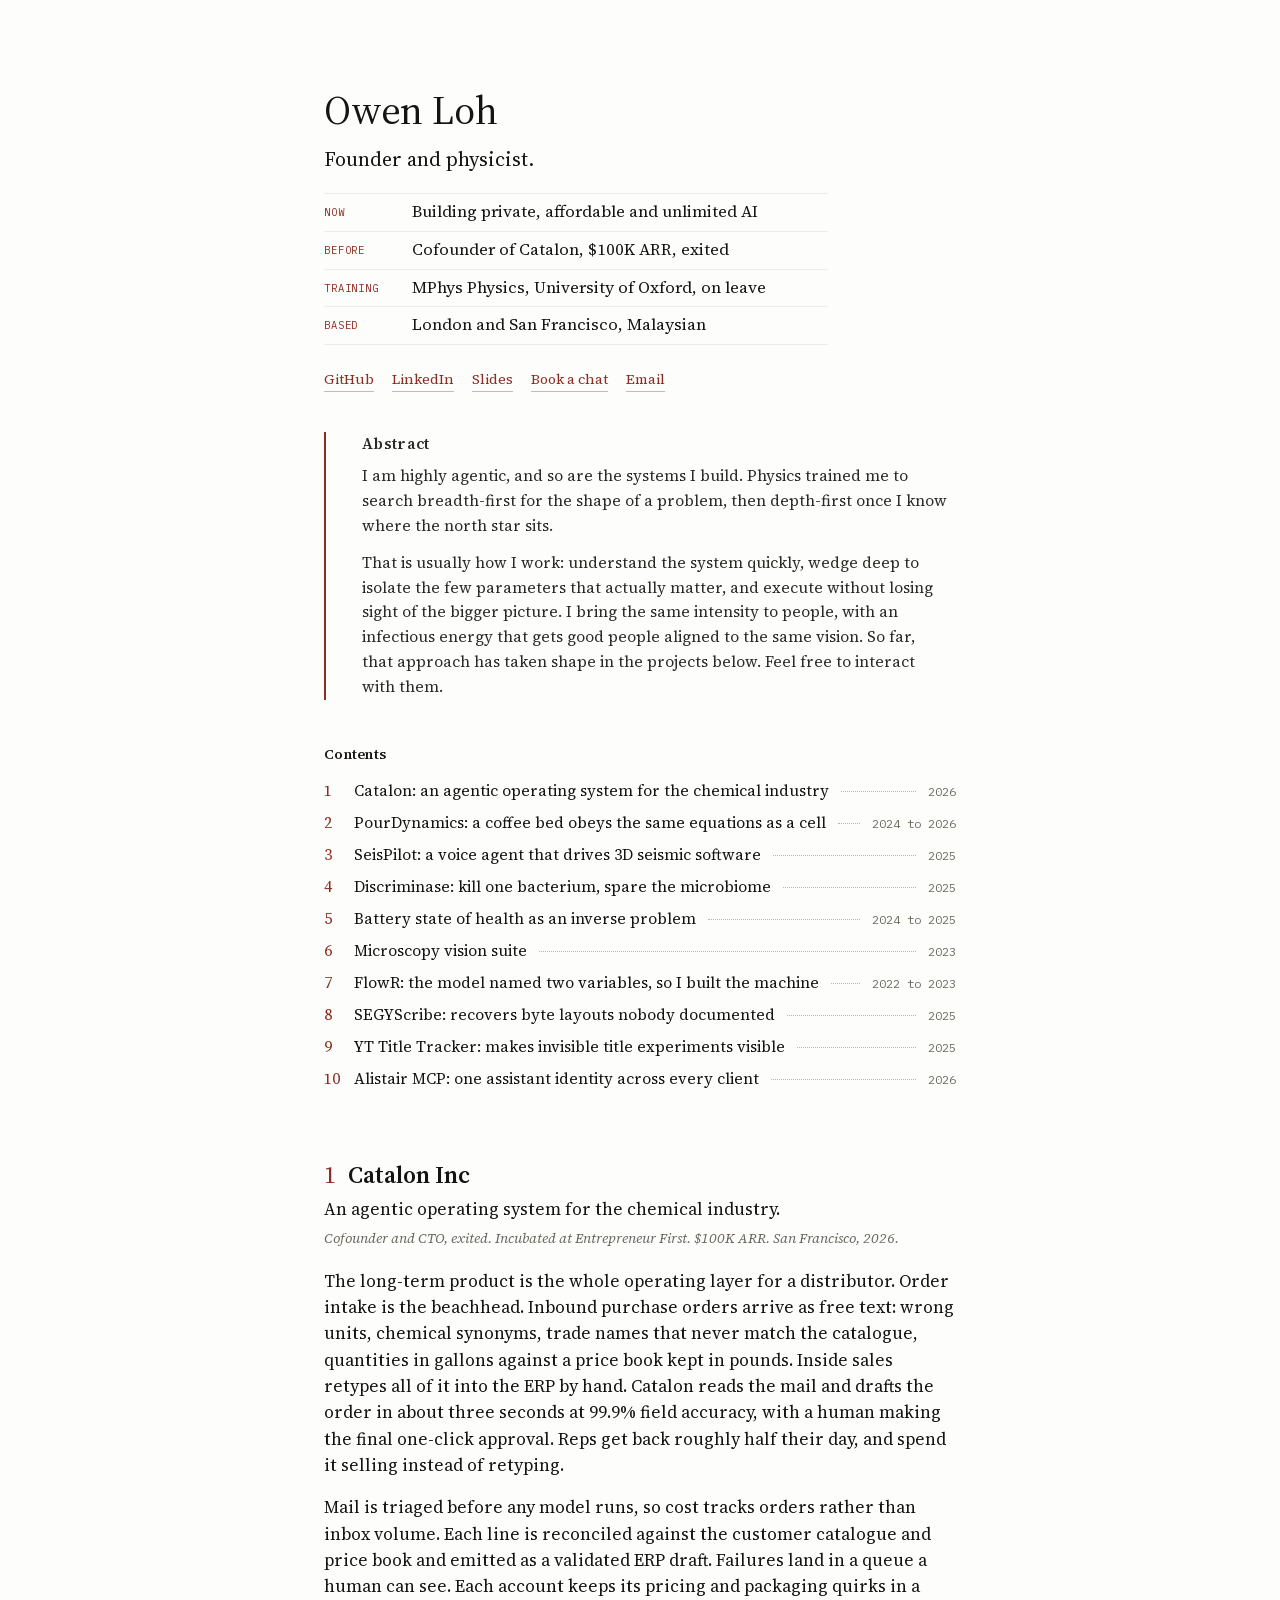
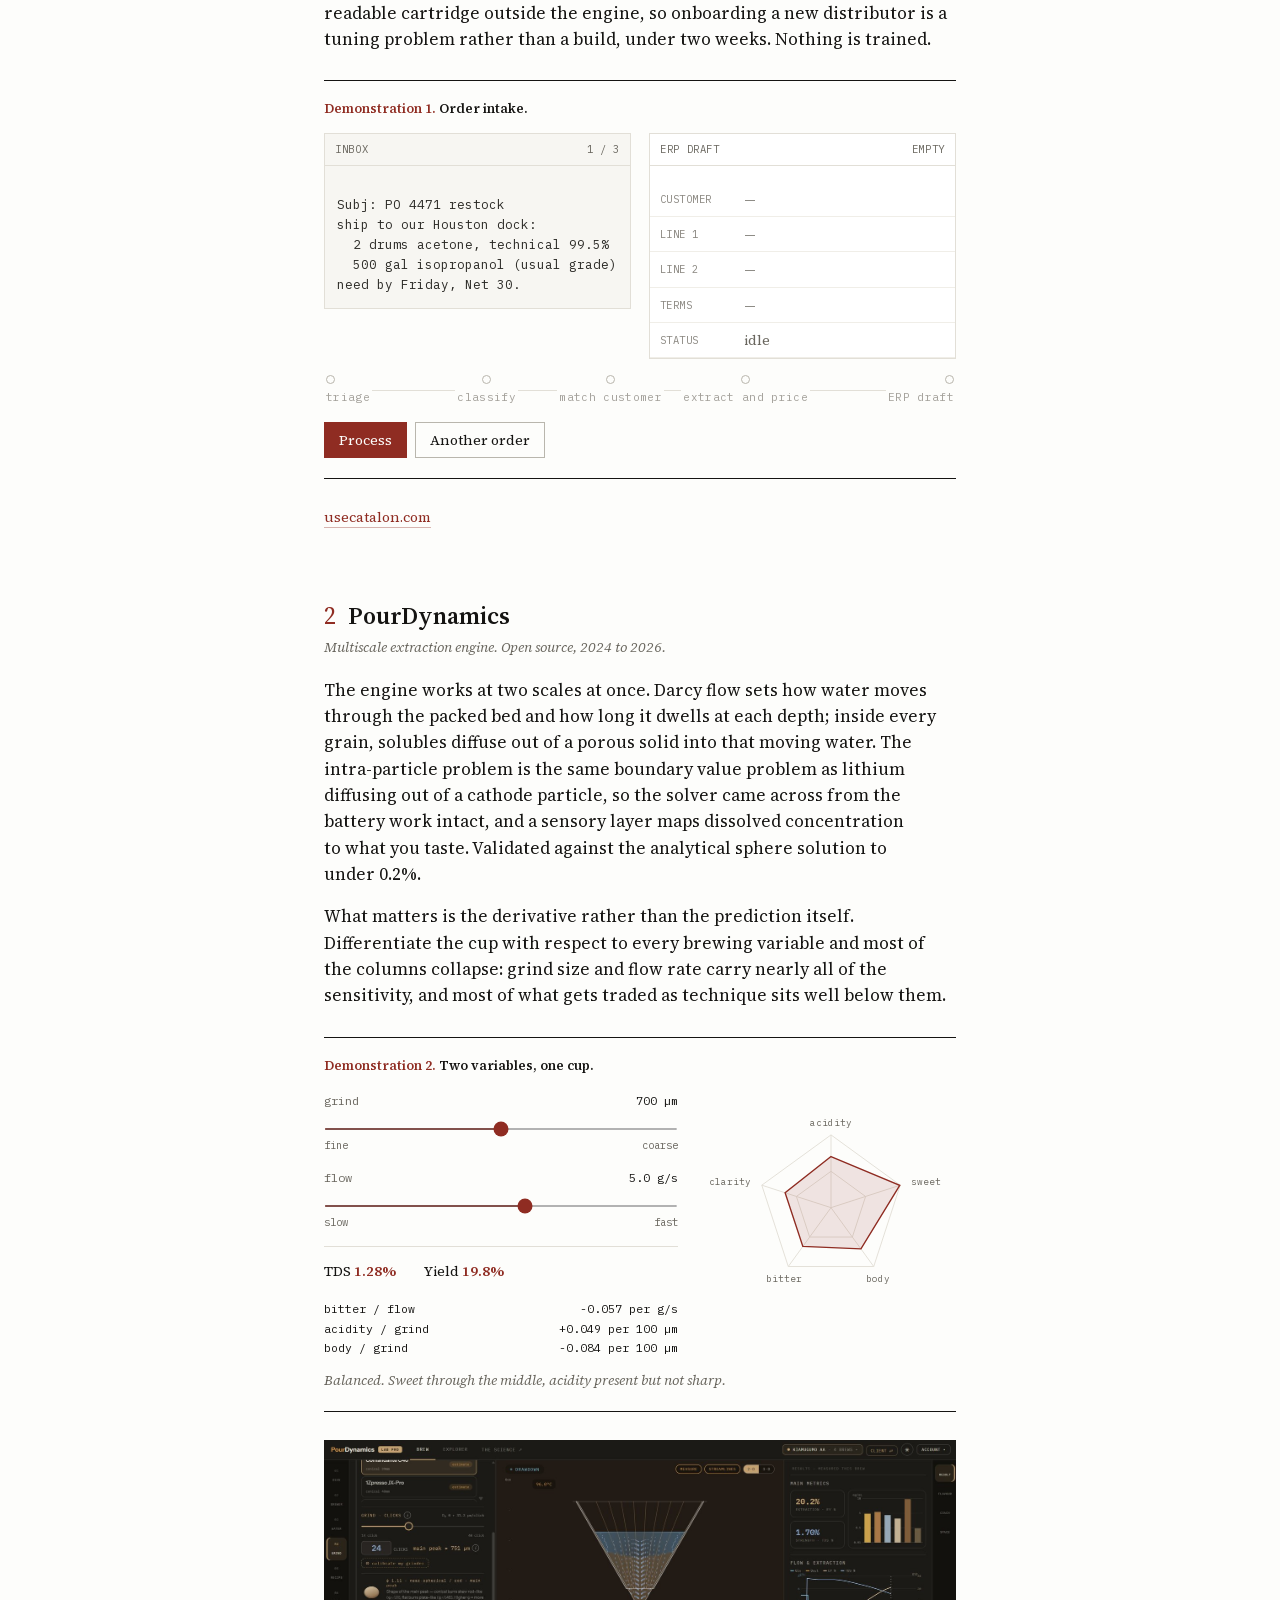
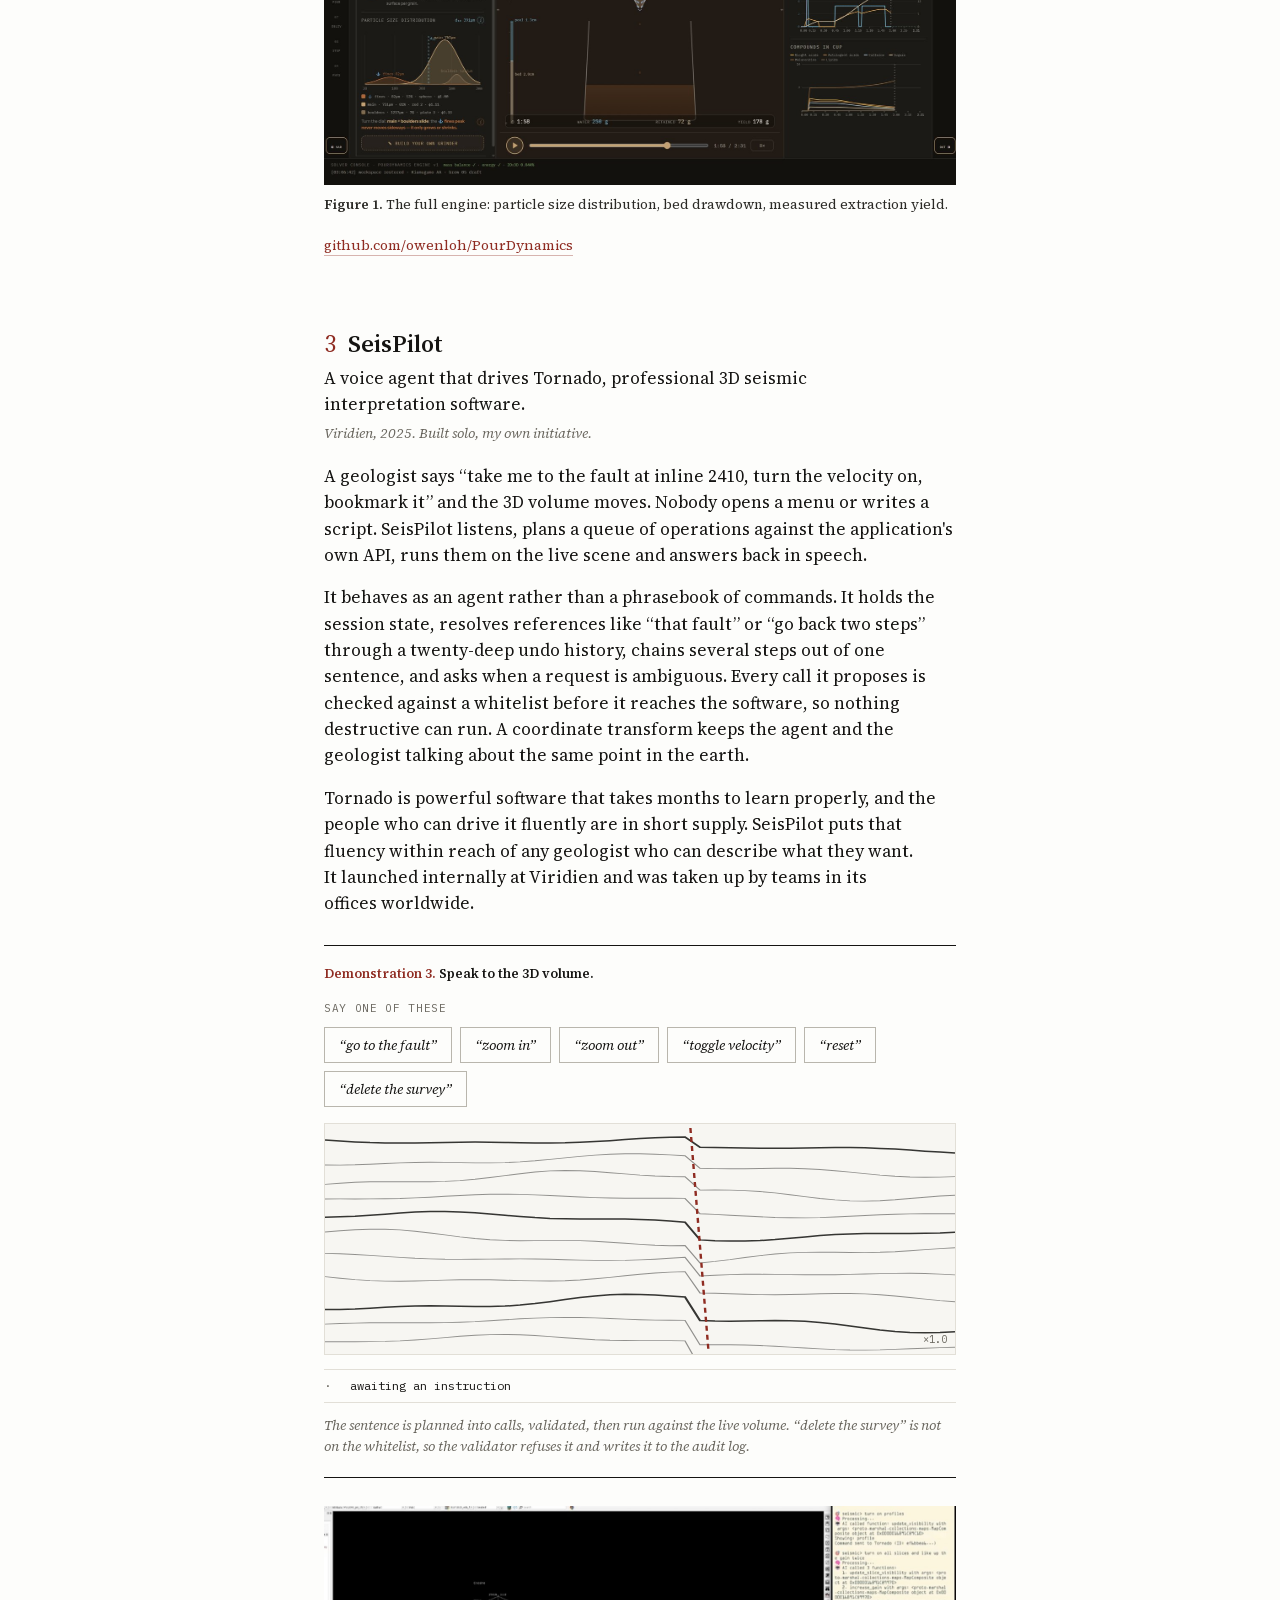
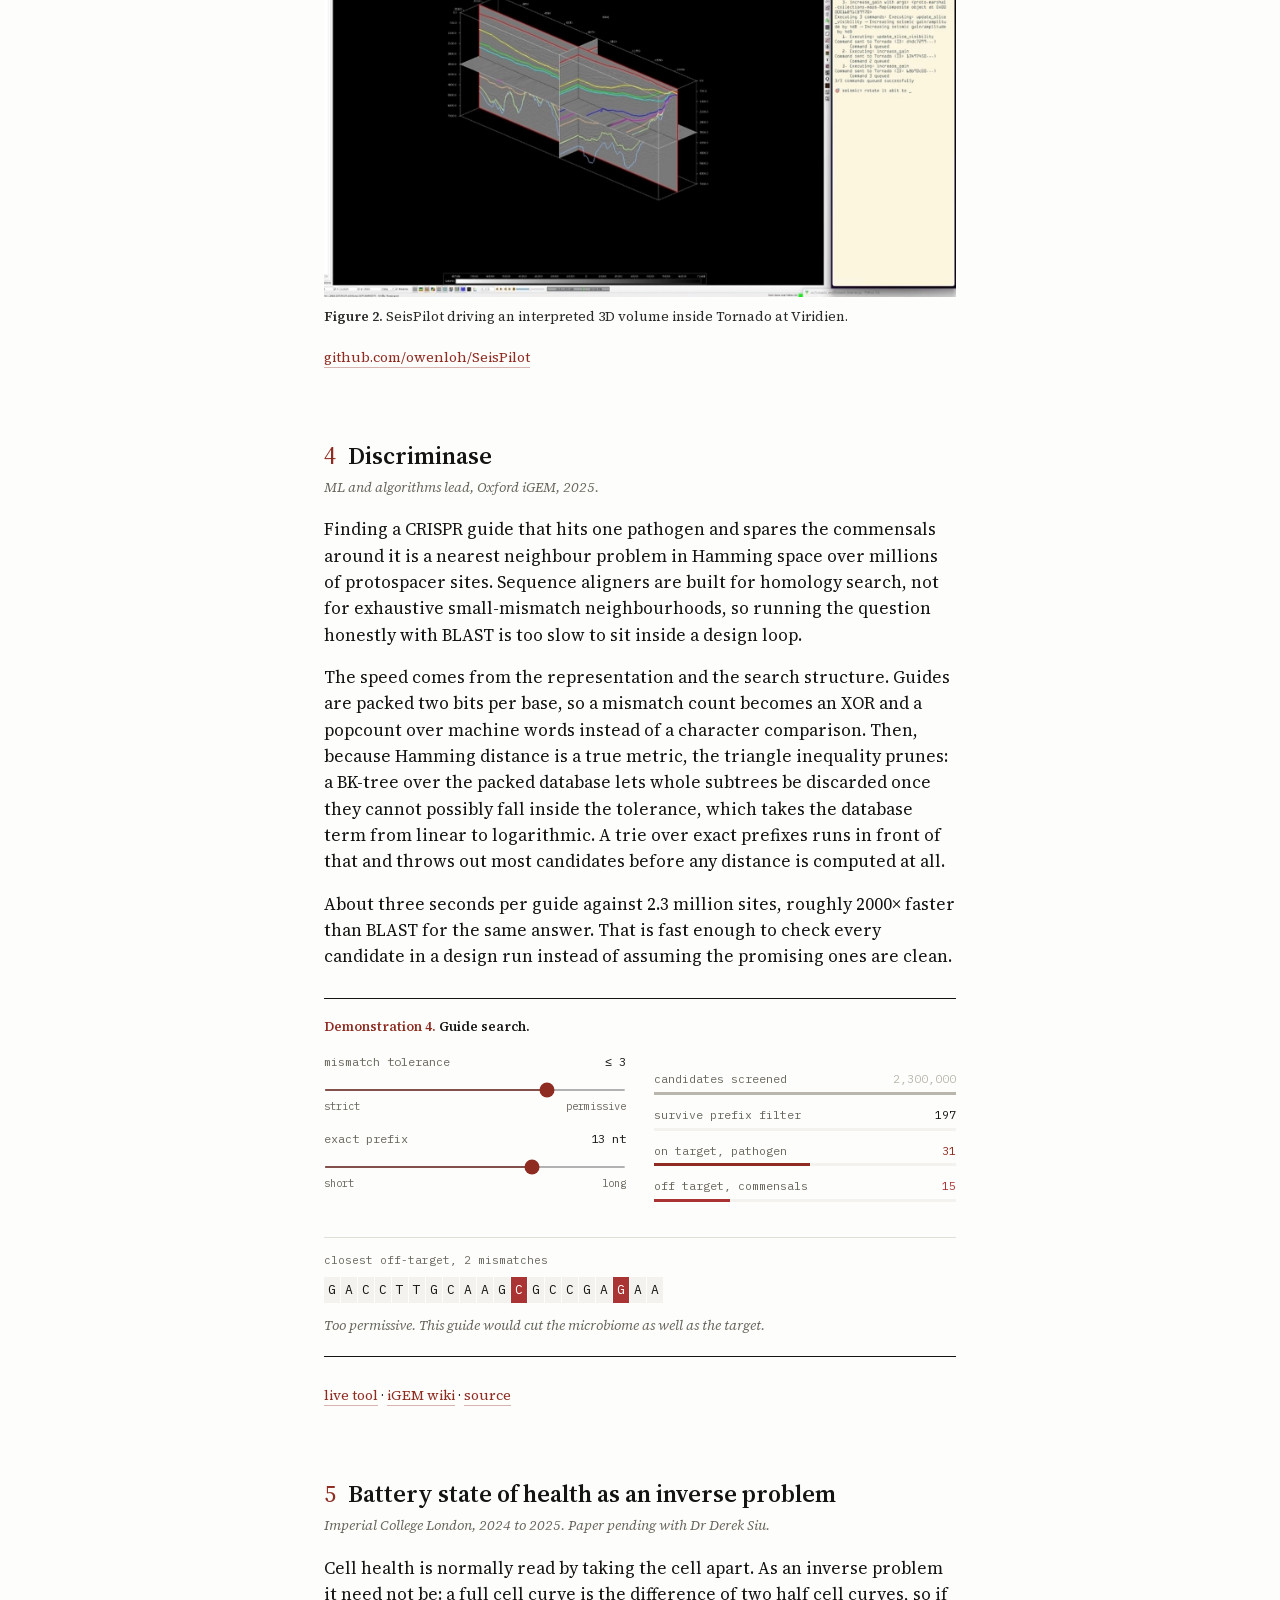
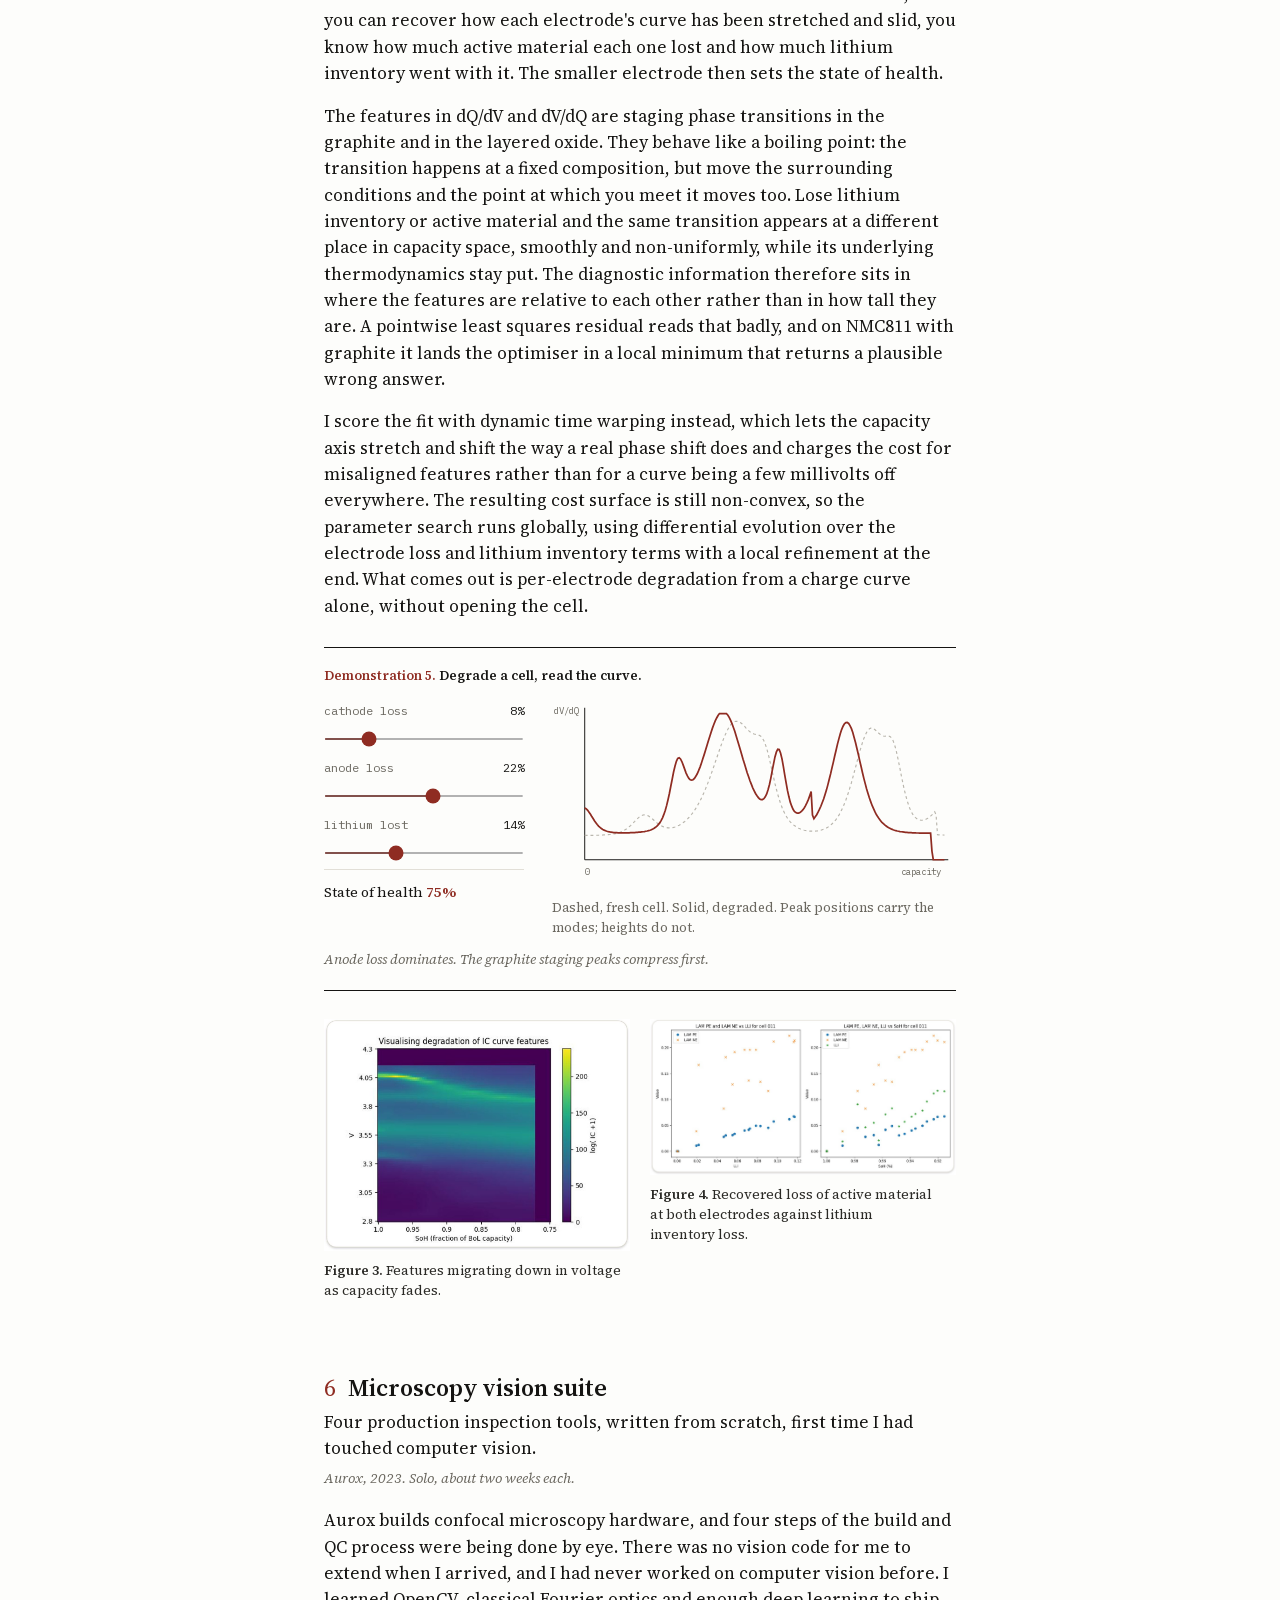
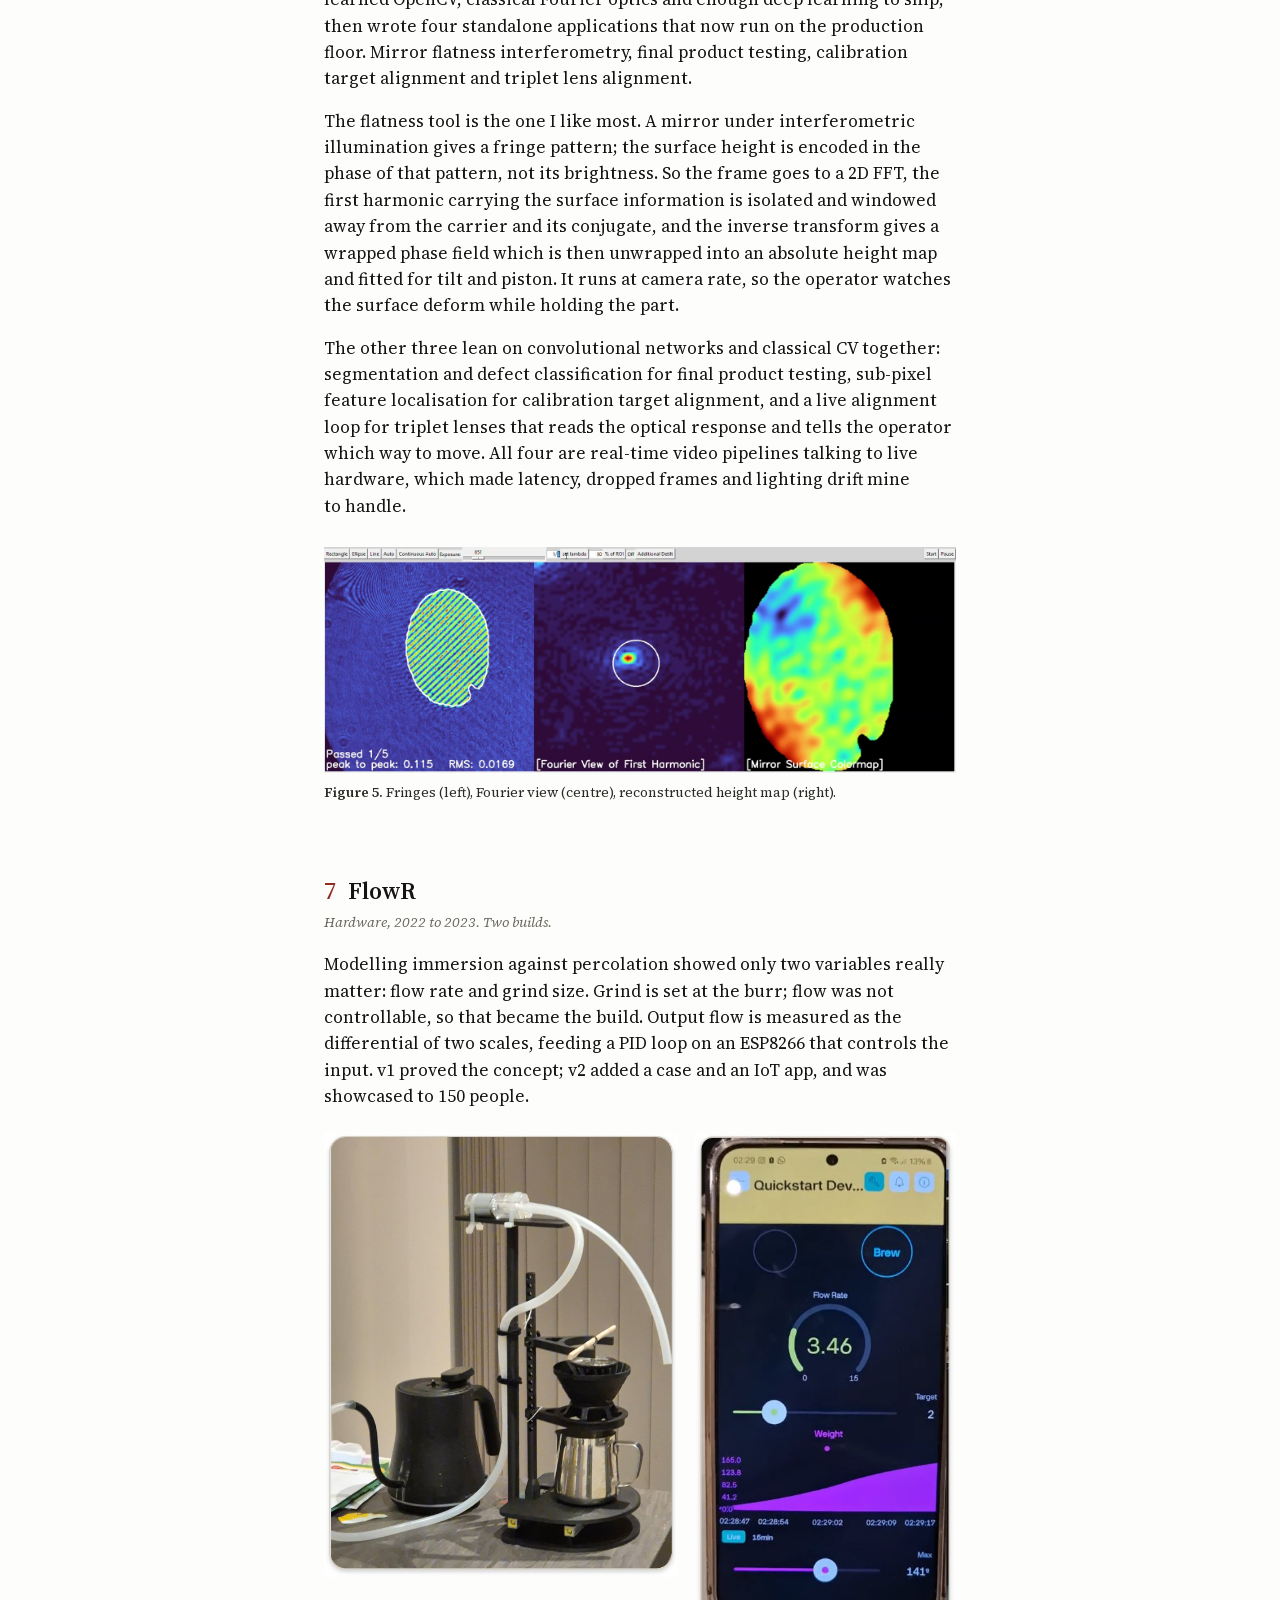
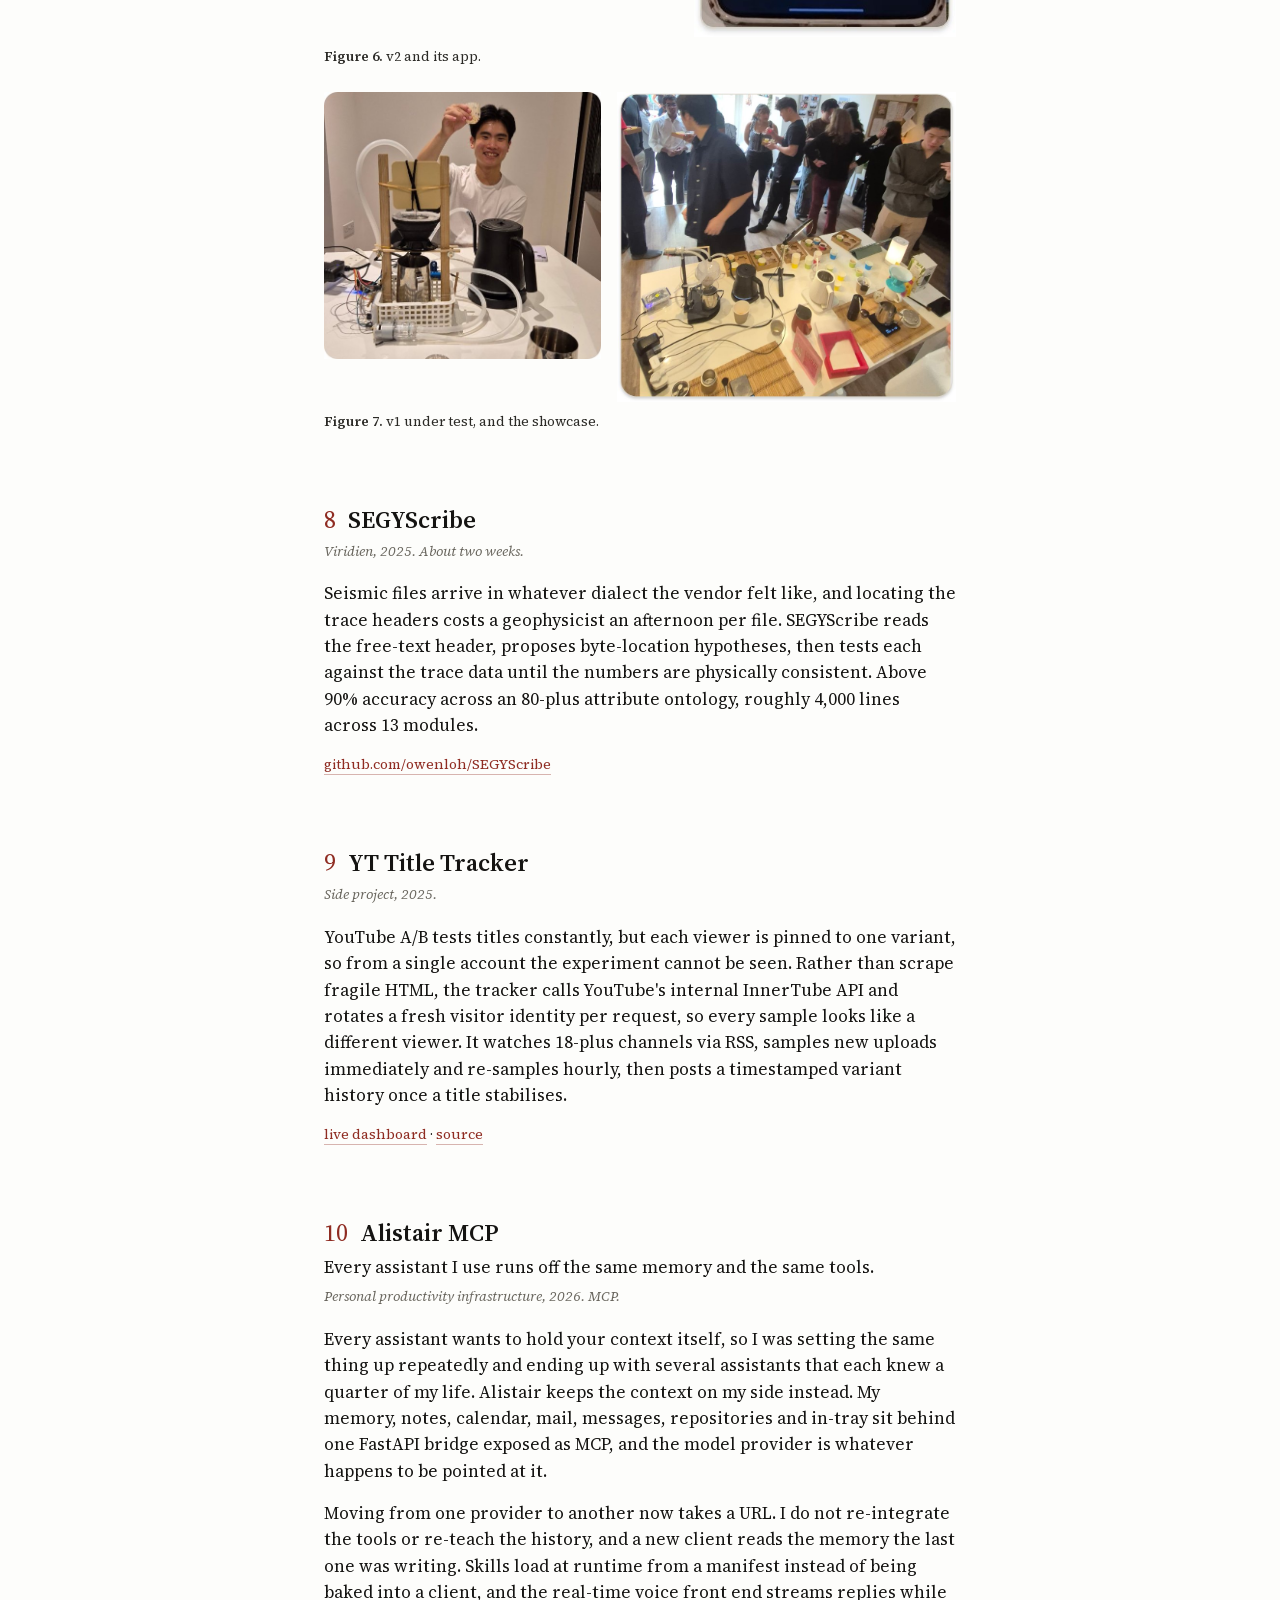
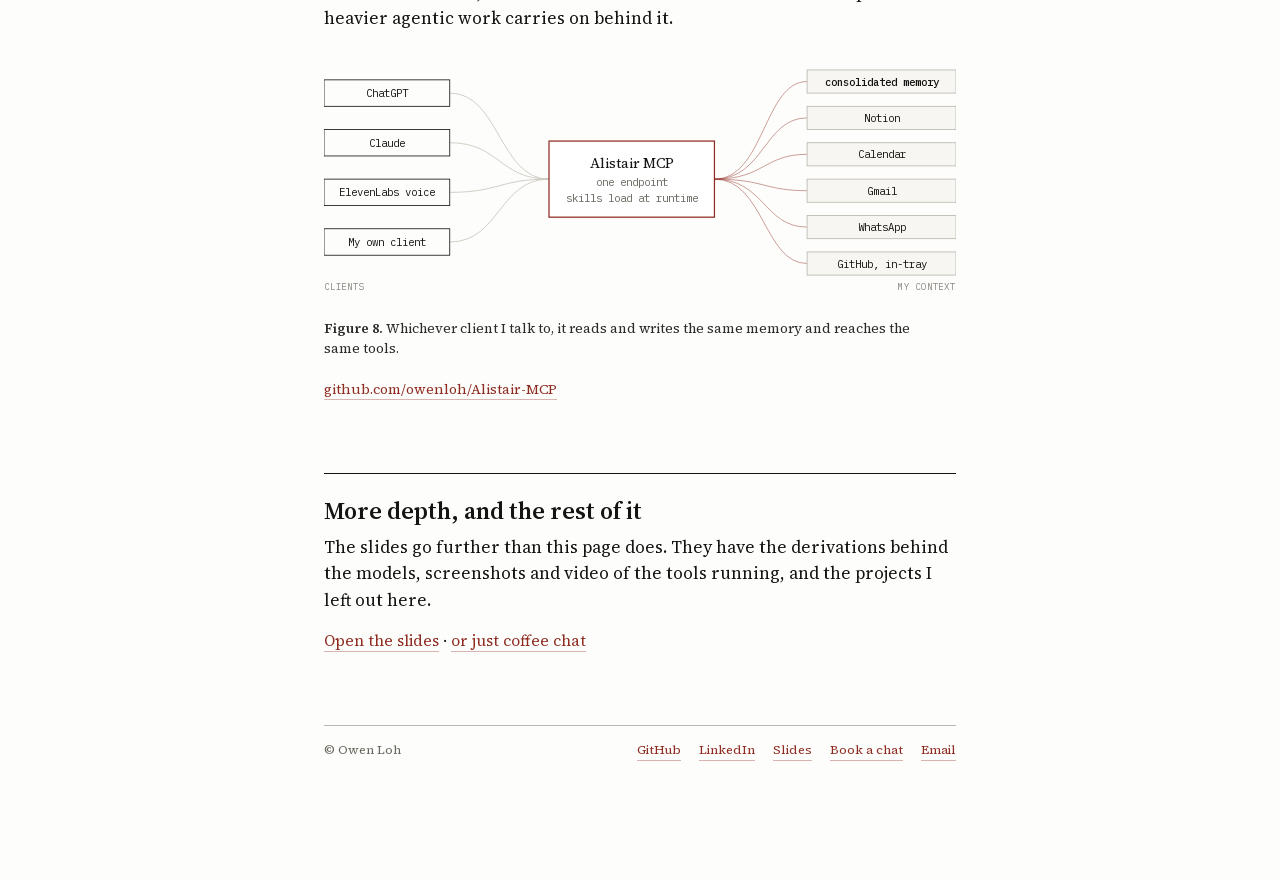
==== commit f02fef1a: "Restore the working slides link, and book a chat rather than a call The design carried a 1drv.ms lin" ====
--- a/index.html
+++ b/index.html
@@ -10,14 +10,26 @@
 <link rel="canonical" href="https://owenloh.github.io/">
 
 <meta property="og:type" content="profile">
+<meta property="og:site_name" content="Owen Loh">
+<meta property="og:locale" content="en_GB">
 <meta property="og:title" content="Owen Loh">
 <meta property="og:description" content="Founder and physicist. Ten projects, five of them you can operate in the page.">
 <meta property="og:url" content="https://owenloh.github.io/">
-<meta name="twitter:card" content="summary">
+<meta property="og:image" content="https://owenloh.github.io/assets/og.png">
+<meta property="og:image:type" content="image/png">
+<meta property="og:image:width" content="1200">
+<meta property="og:image:height" content="630">
+<meta property="og:image:alt" content="Owen Loh. Founder and physicist.">
+<meta name="twitter:card" content="summary_large_image">
 <meta name="twitter:title" content="Owen Loh">
 <meta name="twitter:description" content="Founder and physicist. Ten projects, five of them you can operate in the page.">
-
-<link rel="icon" href="data:image/svg+xml,%3Csvg xmlns='http://www.w3.org/2000/svg' viewBox='0 0 100 100'%3E%3Crect width='100' height='100' fill='%238f2c22'/%3E%3Ctext x='50' y='50' text-anchor='middle' dominant-baseline='central' font-family='Georgia,serif' font-size='30' fill='%23fdfdfb'%3EOL%3C/text%3E%3C/svg%3E">
+<meta name="twitter:image" content="https://owenloh.github.io/assets/og.png">
+<meta name="twitter:image:alt" content="Owen Loh. Founder and physicist.">
+
+<link rel="icon" href="favicon.ico" sizes="32x32">
+<link rel="icon" href="favicon.svg" type="image/svg+xml">
+<link rel="apple-touch-icon" href="apple-touch-icon.png">
+<link rel="manifest" href="site.webmanifest">
 
 <link rel="stylesheet" href="style.css">
 <link rel="preload" as="font" type="font/woff2" href="assets/fonts/source-serif-4.woff2" crossorigin>
@@ -32,6 +44,7 @@
   "jobTitle": "Founder and physicist",
   "description": "Founder and physicist. Building private, affordable and unlimited AI. Cofounder of Catalon, exited.",
   "alumniOf": { "@type": "CollegeOrUniversity", "name": "University of Oxford" },
+  "image": "https://owenloh.github.io/assets/og.png",
   "email": "mailto:owenloh0607@gmail.com",
   "sameAs": [
     "https://github.com/owenloh",
@@ -45,7 +58,7 @@
 <main class="paper">
 
   <header class="masthead">
-    <h1>Owen Loh</h1>
+    <h1><span class="name" data-alt="O1 Loh">Owen Loh</span></h1>
     <p class="standfirst">Founder and physicist.</p>
 
     <dl class="facts">
@@ -58,8 +71,8 @@
     <p class="links">
       <a href="https://github.com/owenloh" target="_blank" rel="me noopener">GitHub</a>
       <a href="https://www.linkedin.com/in/olzm" target="_blank" rel="me noopener">LinkedIn</a>
-      <a href="https://1drv.ms/p/c/d26535d430fe7580/IQBM79UHrJJxT45lu3gBuvORAS9xCkHieKY0bC6gUYEi07g?e=sDbysZ" target="_blank" rel="noopener">Slides</a>
-      <a href="https://calendar.app.google/BHBN9vUJ483jwWfq5" target="_blank" rel="noopener">Book a call</a>
+      <a href="https://tinyurl.com/mr3ndc72" target="_blank" rel="noopener">Slides</a>
+      <a href="https://calendar.app.google/BHBN9vUJ483jwWfq5" target="_blank" rel="noopener">Book a chat</a>
       <a href="mailto:owenloh0607@gmail.com">Email</a>
     </p>
   </header>
@@ -505,7 +518,7 @@
   <section class="entry closing">
     <h2>More depth, and the rest of it</h2>
     <p>The slides go further than this page does. They have the derivations behind the models, screenshots and video of the tools running, and the projects I left out here.</p>
-    <p class="closing-links"><a href="https://1drv.ms/p/c/d26535d430fe7580/IQBM79UHrJJxT45lu3gBuvORAS9xCkHieKY0bC6gUYEi07g?e=sDbysZ" target="_blank" rel="noopener">Open the slides</a> &middot; <a href="https://calendar.app.google/BHBN9vUJ483jwWfq5" target="_blank" rel="noopener">or just book a call</a></p>
+    <p class="closing-links"><a href="https://tinyurl.com/mr3ndc72" target="_blank" rel="noopener">Open the slides</a> &middot; <a href="https://calendar.app.google/BHBN9vUJ483jwWfq5" target="_blank" rel="noopener">or just coffee chat</a></p>
   </section>
 
   <footer class="colophon">
@@ -514,8 +527,8 @@
       <span class="links">
         <a href="https://github.com/owenloh" target="_blank" rel="me noopener">GitHub</a>
         <a href="https://www.linkedin.com/in/olzm" target="_blank" rel="me noopener">LinkedIn</a>
-        <a href="https://1drv.ms/p/c/d26535d430fe7580/IQBM79UHrJJxT45lu3gBuvORAS9xCkHieKY0bC6gUYEi07g?e=sDbysZ" target="_blank" rel="noopener">Slides</a>
-        <a href="https://calendar.app.google/BHBN9vUJ483jwWfq5" target="_blank" rel="noopener">Book a call</a>
+        <a href="https://tinyurl.com/mr3ndc72" target="_blank" rel="noopener">Slides</a>
+        <a href="https://calendar.app.google/BHBN9vUJ483jwWfq5" target="_blank" rel="noopener">Book a chat</a>
         <a href="mailto:owenloh0607@gmail.com">Email</a>
       </span>
     </p>
--- a/style.css
+++ b/style.css
@@ -126,6 +126,14 @@
   font-weight: 400;
   line-height: 1.1;
   letter-spacing: -.005em;
+}
+
+/* Pinned to the wider of the two strings, measured once the webfont is in, so
+   the substitution never reflows the page. Transient frames may overhang a
+   little to the right, where there is nothing to disturb. */
+.name {
+  display: inline-block;
+  white-space: pre;
 }
 
 .standfirst {
@@ -710,6 +718,7 @@
 
 @media (prefers-reduced-motion: reduce) {
   html { scroll-behavior: auto; }
+  /* script.js also drops the per-character churn and swaps the name outright */
   * { transition-duration: .01ms !important; }
 }
 
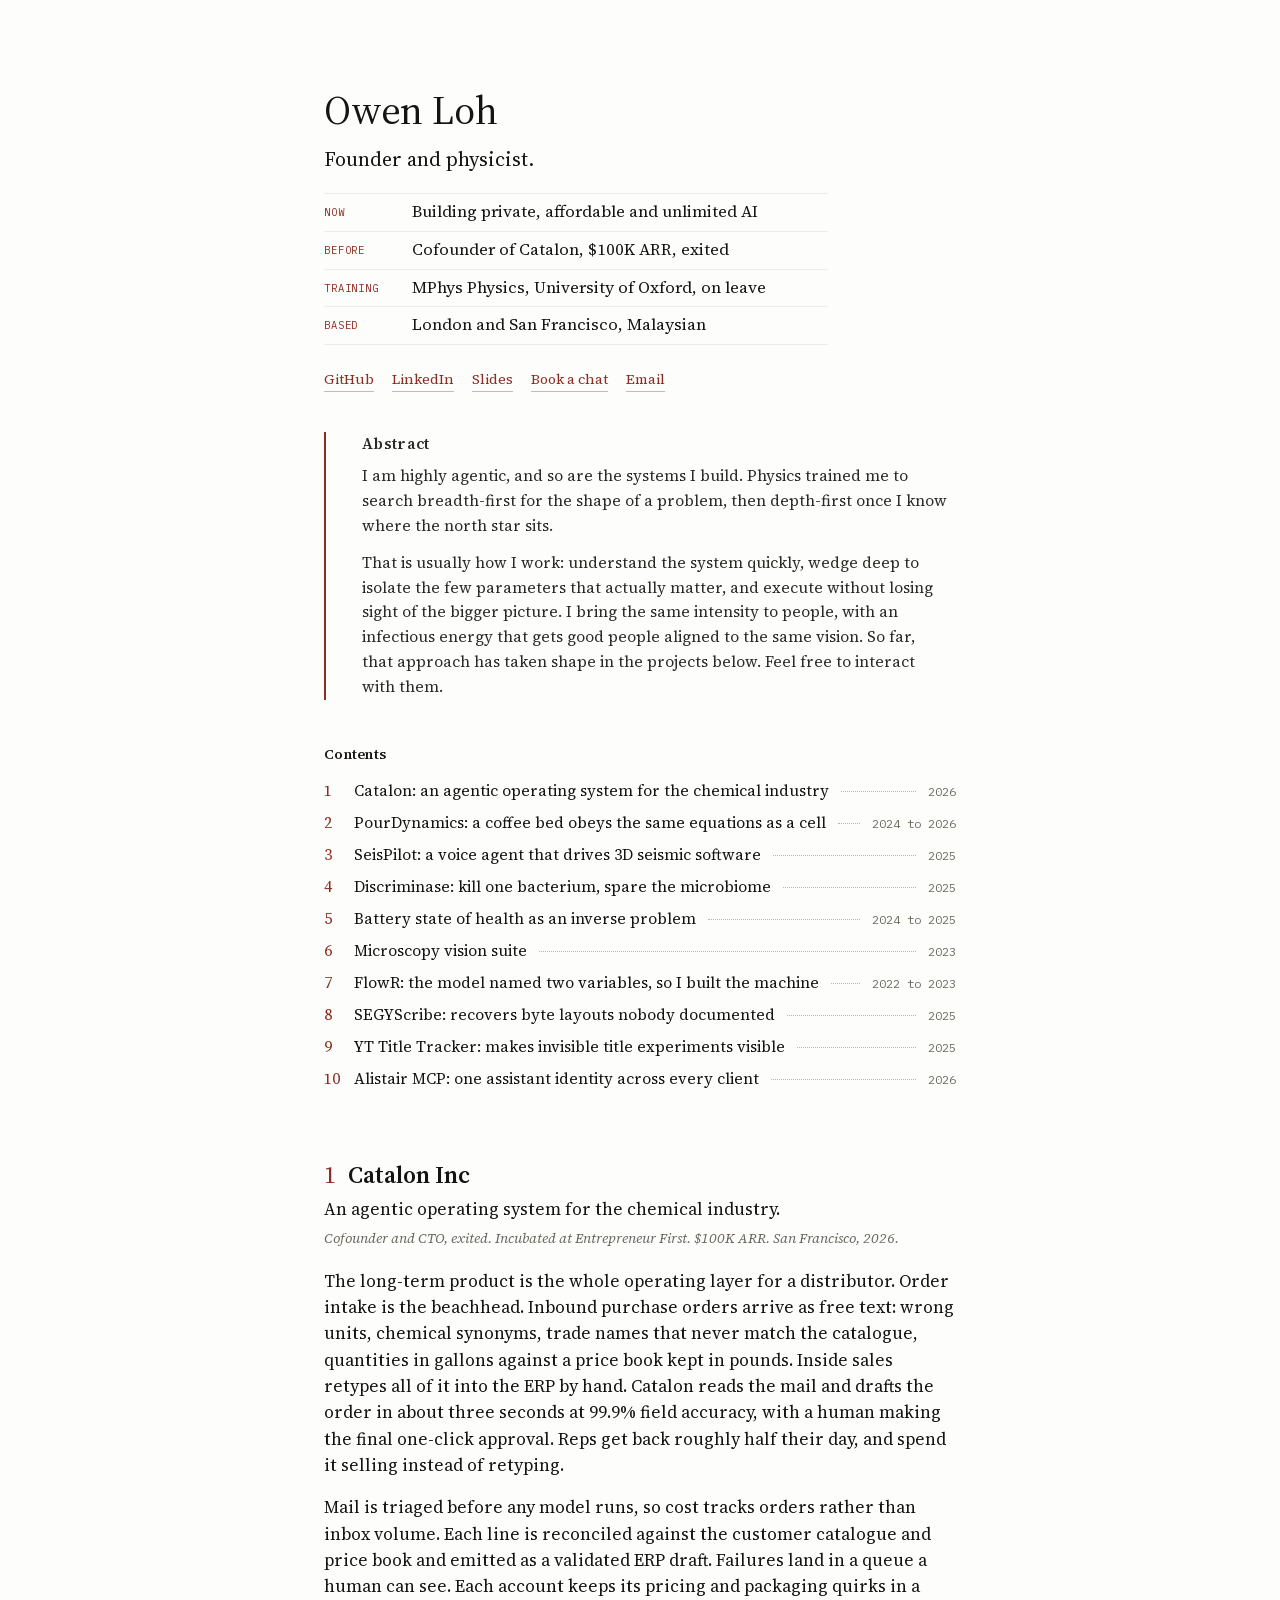
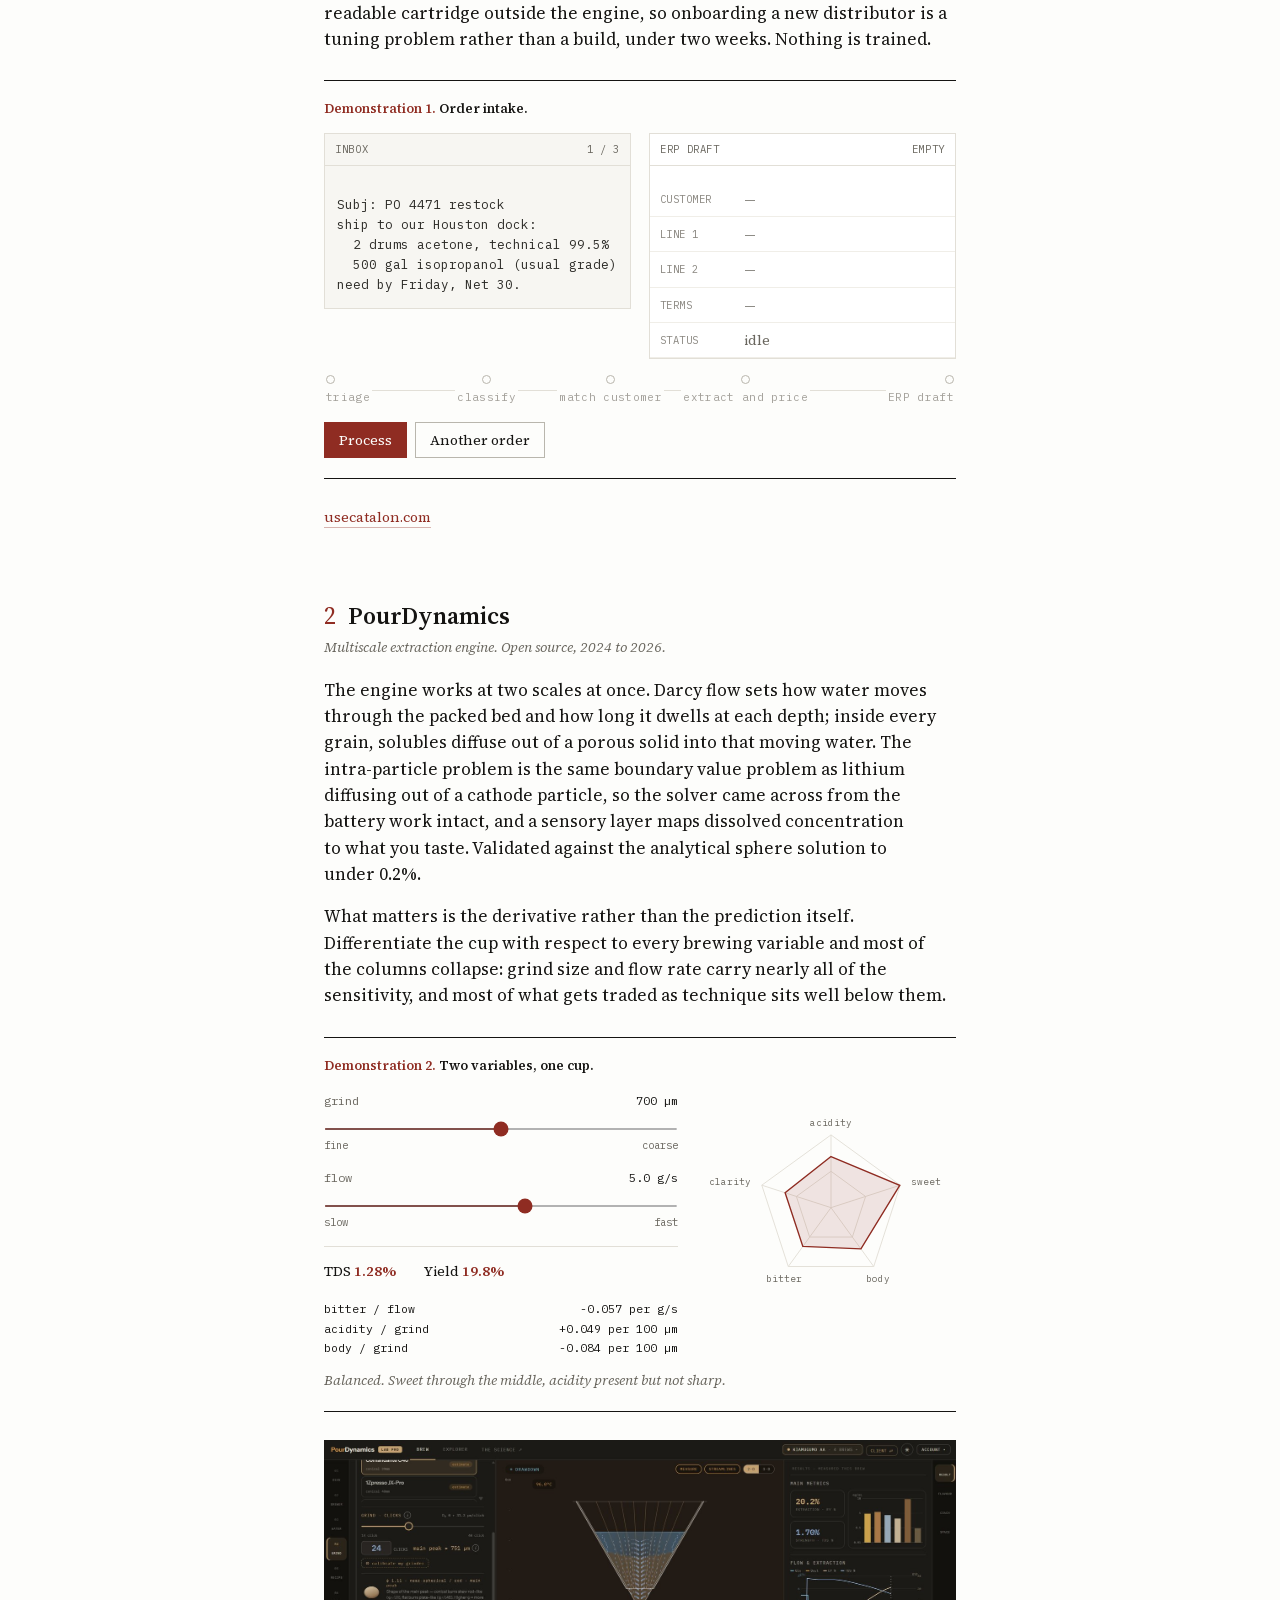
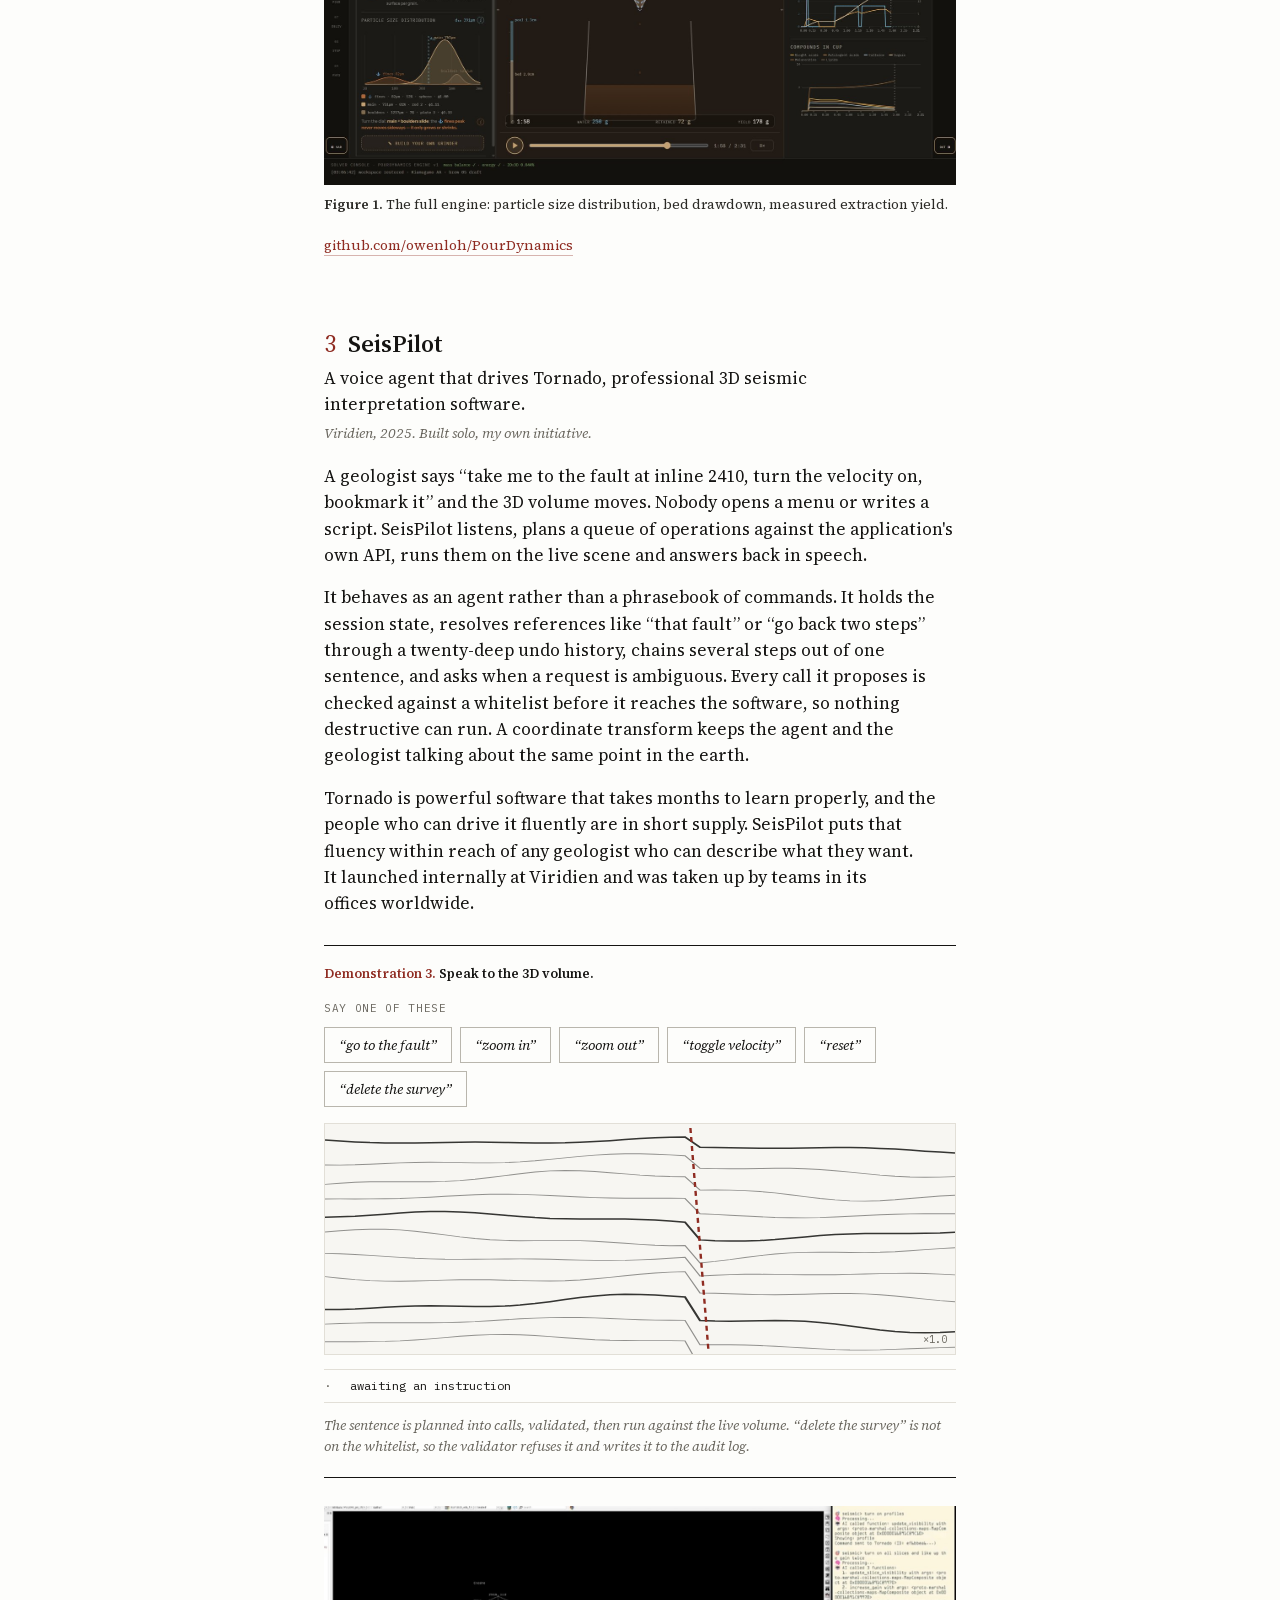
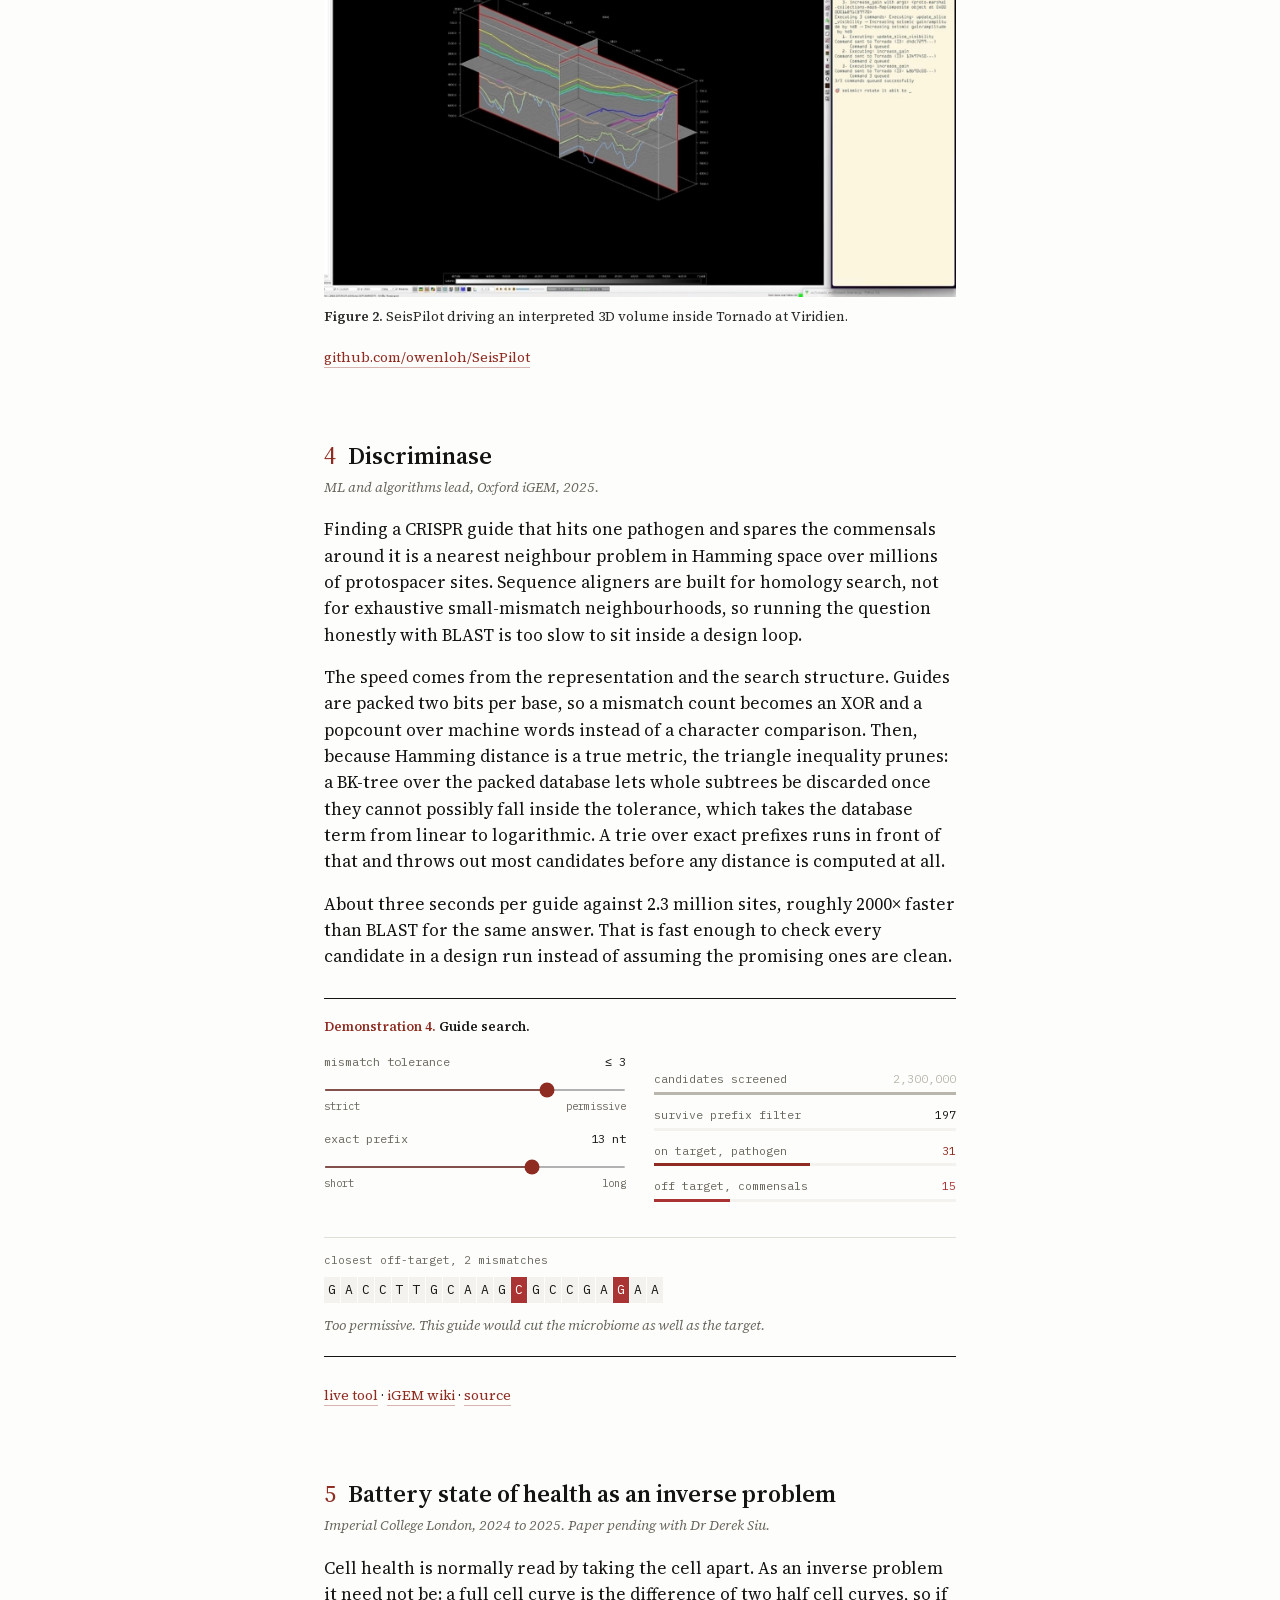
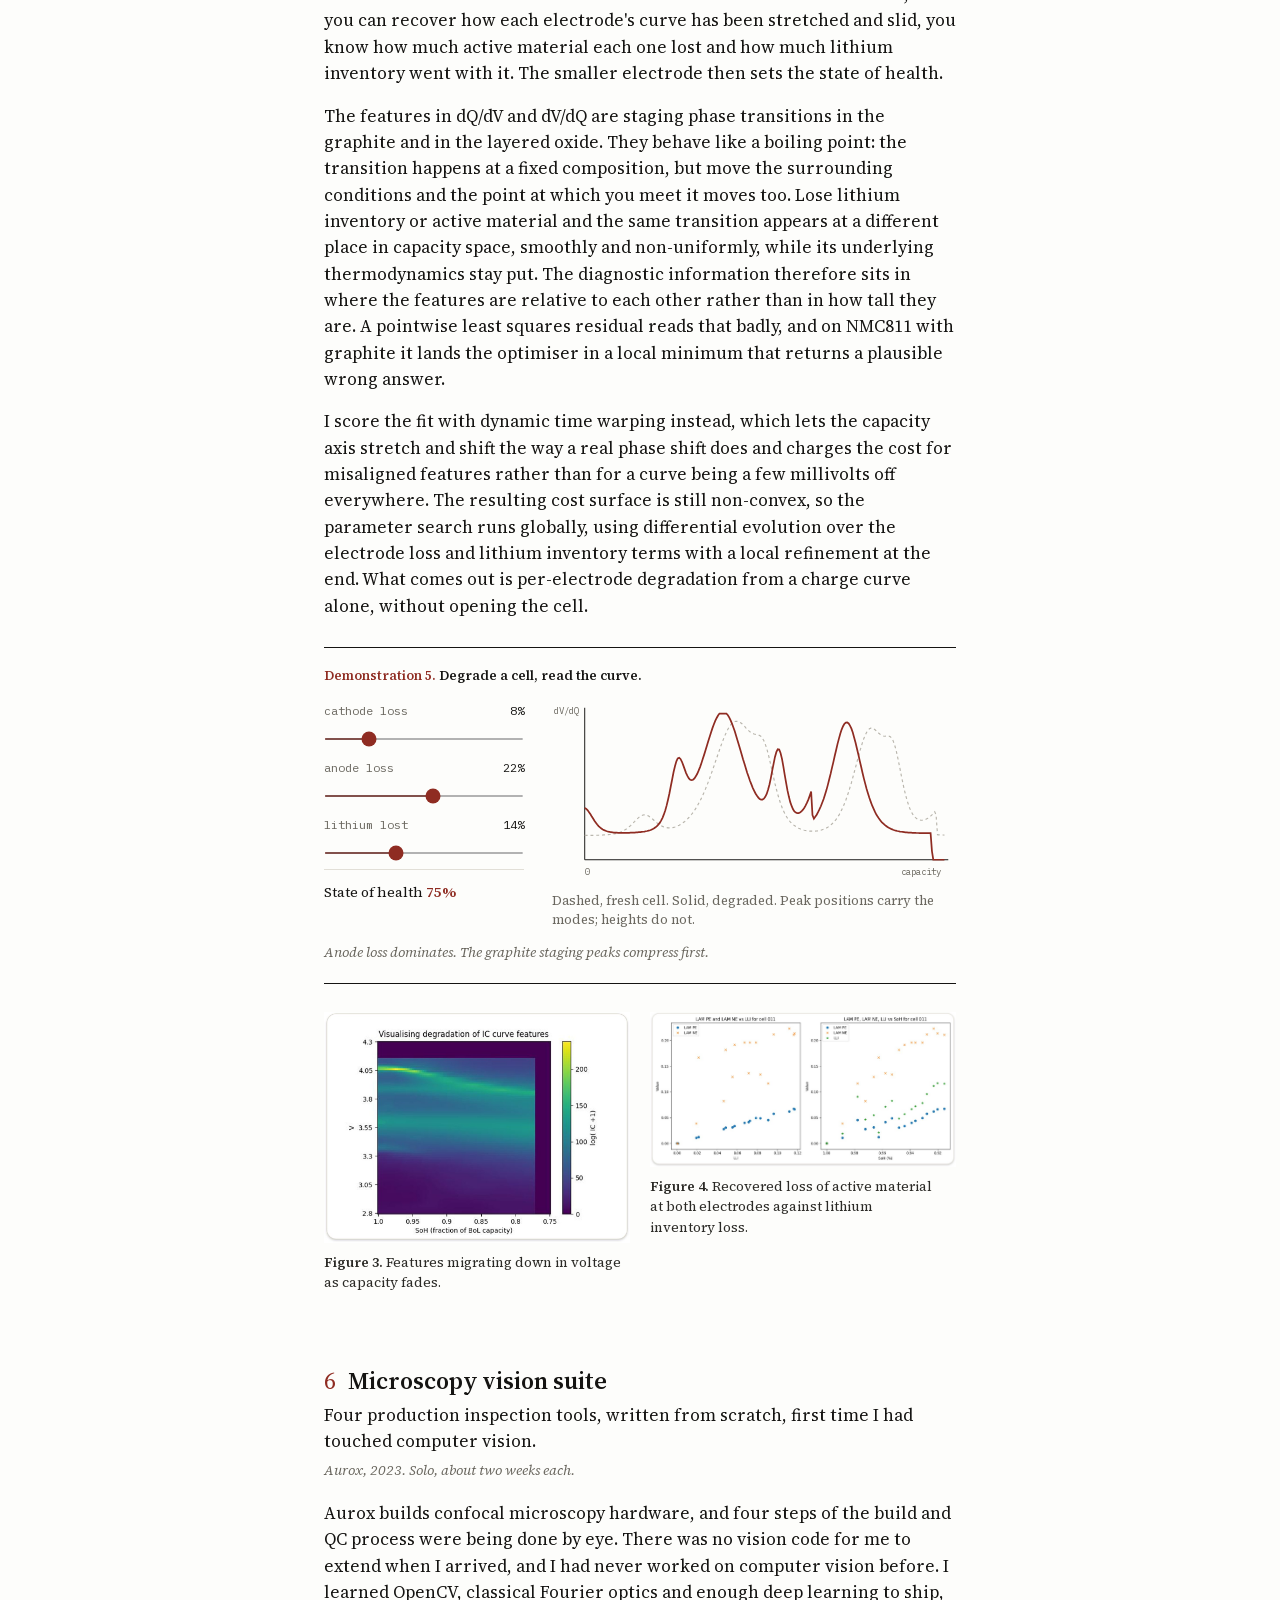
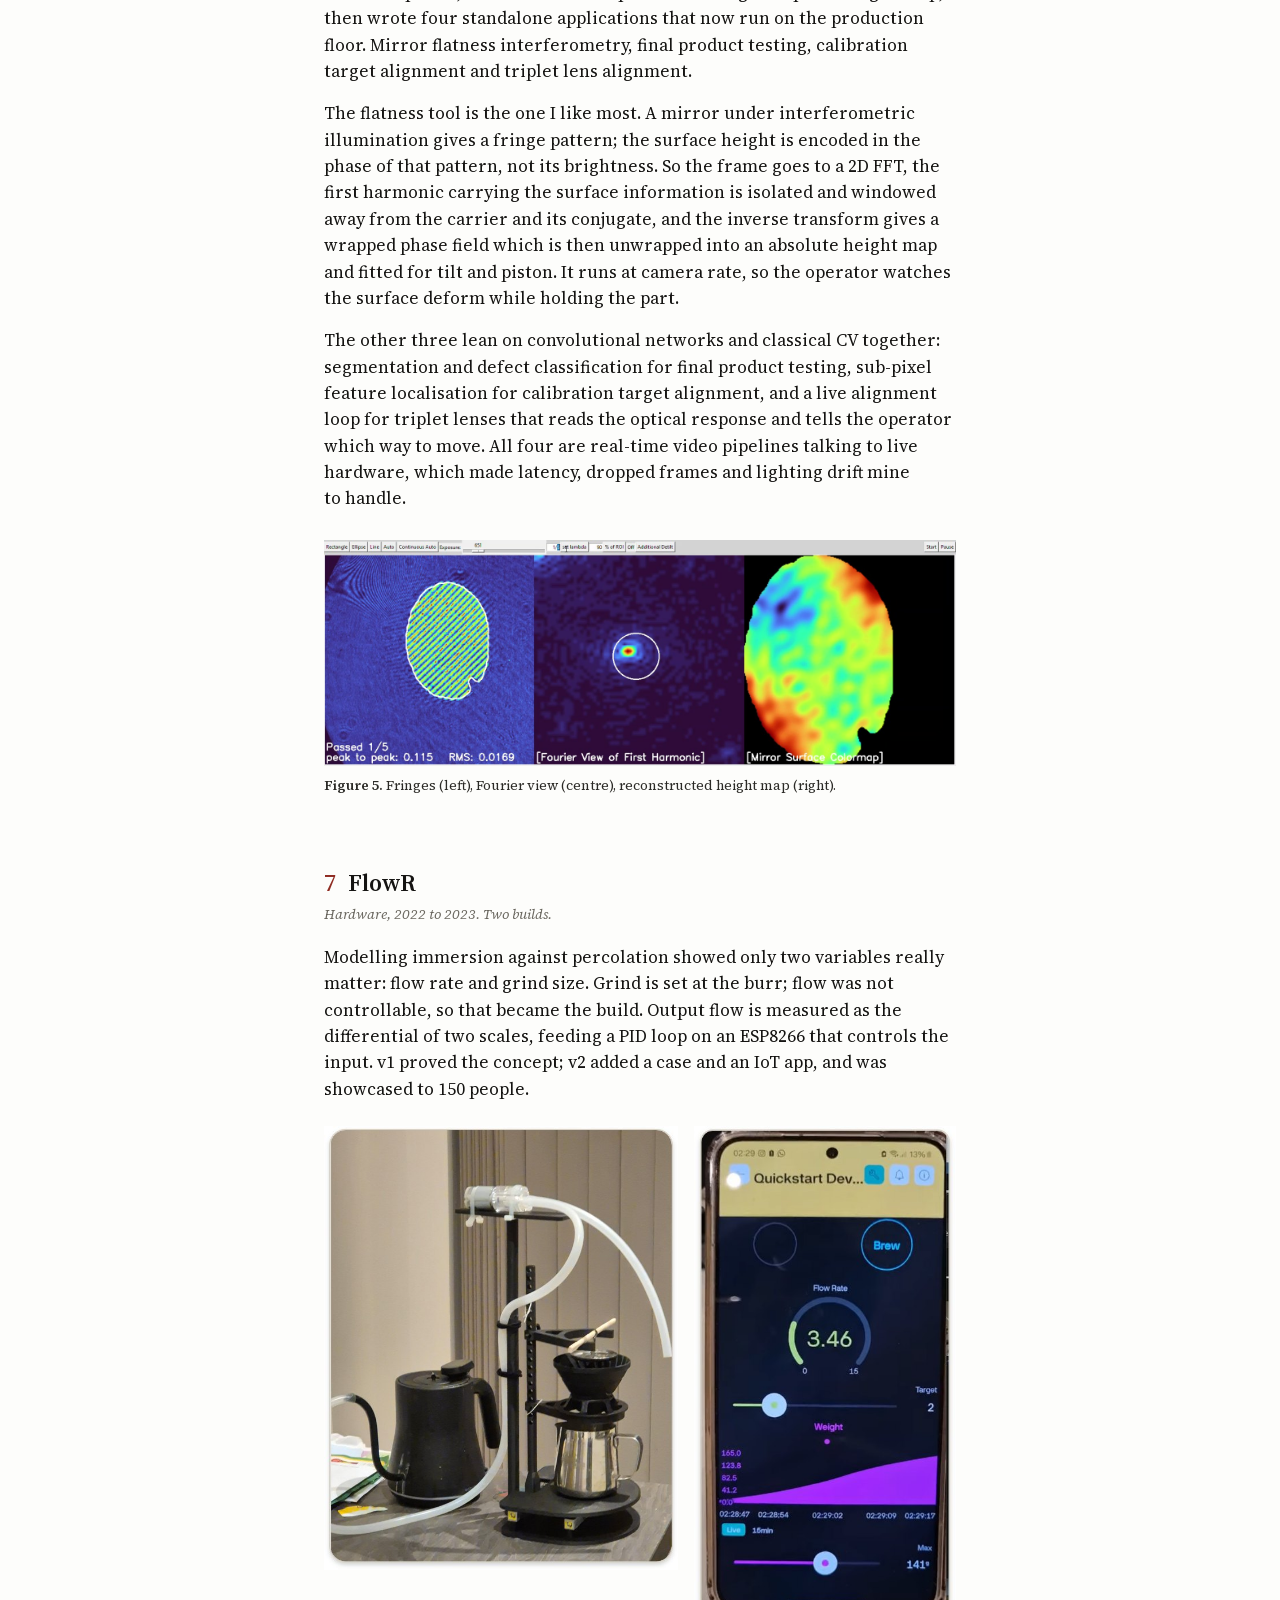
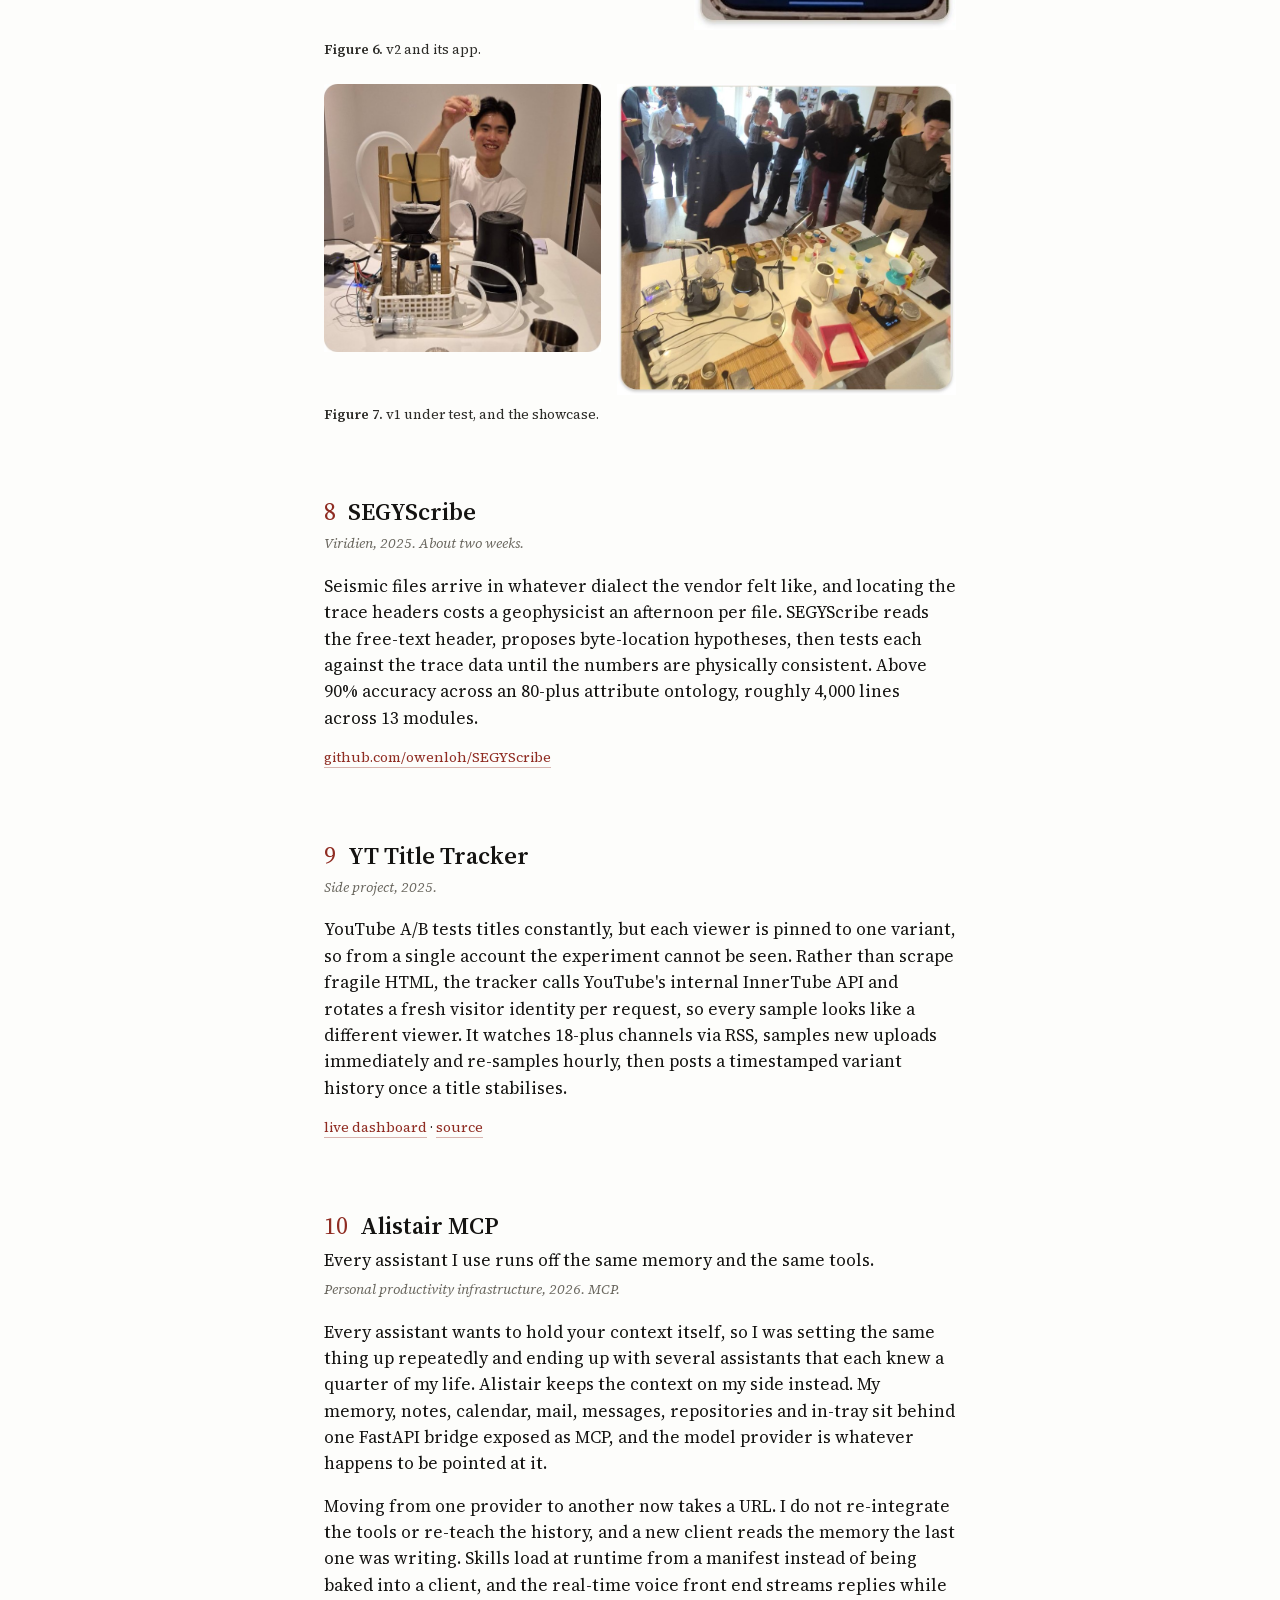
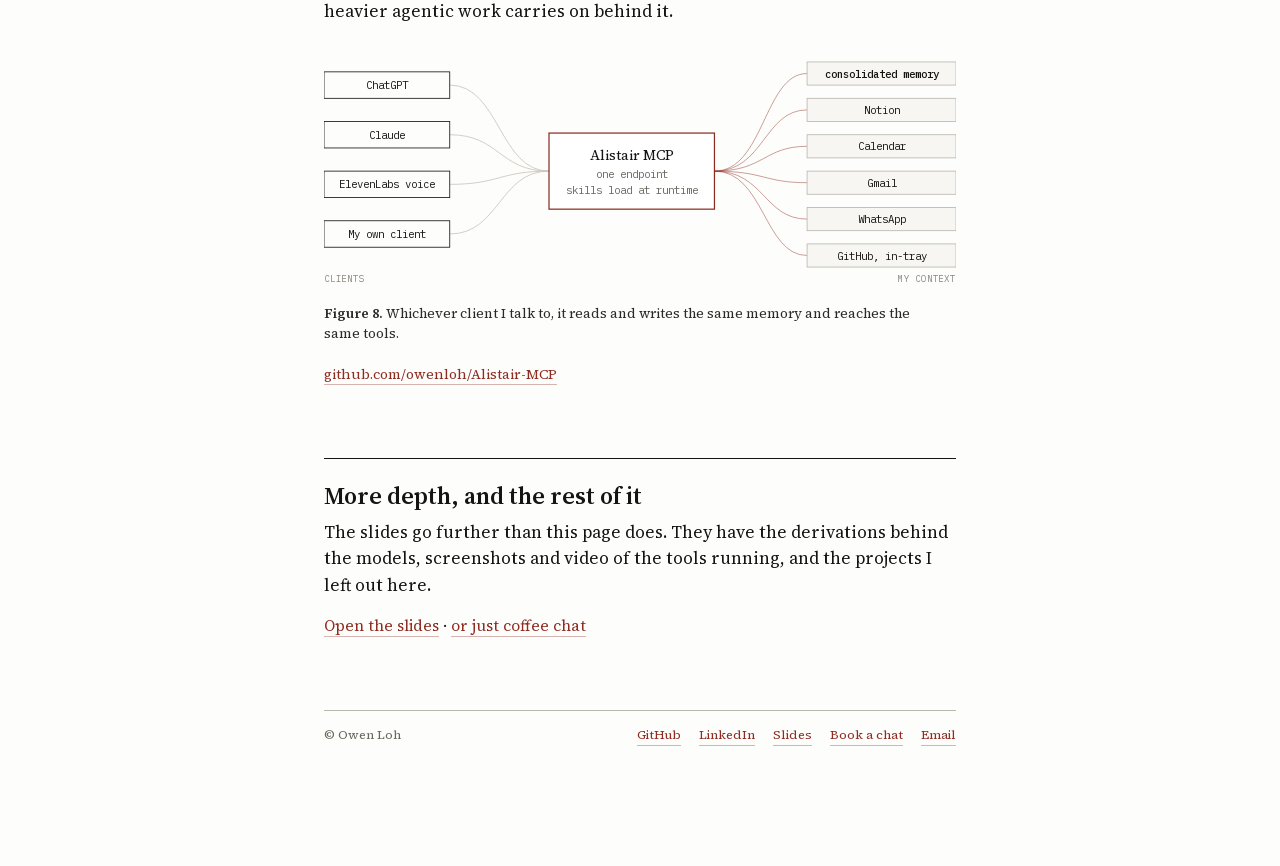
==== commit a63ef344: "Give the phone a one-line contents and a tighter opening The contents ran to 736px on a phone, so th" ====
--- a/index.html
+++ b/index.html
@@ -86,16 +86,16 @@
   <nav aria-label="Contents">
     <p class="kicker">Contents</p>
     <ol class="toc">
-      <li><a href="#catalon">Catalon: an agentic operating system for the chemical industry</a><span class="leader"></span><span class="year">2026</span></li>
-      <li><a href="#pourdynamics">PourDynamics: a coffee bed obeys the same equations as a cell</a><span class="leader"></span><span class="year">2024 to 2026</span></li>
-      <li><a href="#seispilot">SeisPilot: a voice agent that drives 3D seismic software</a><span class="leader"></span><span class="year">2025</span></li>
-      <li><a href="#discriminase">Discriminase: kill one bacterium, spare the microbiome</a><span class="leader"></span><span class="year">2025</span></li>
-      <li><a href="#battery">Battery state of health as an inverse problem</a><span class="leader"></span><span class="year">2024 to 2025</span></li>
+      <li><a href="#catalon">Catalon<span class="tail">: an agentic operating system for the chemical industry</span></a><span class="leader"></span><span class="year">2026</span></li>
+      <li><a href="#pourdynamics">PourDynamics<span class="tail">: a coffee bed obeys the same equations as a cell</span></a><span class="leader"></span><span class="year">2024 to 2026</span></li>
+      <li><a href="#seispilot">SeisPilot<span class="tail">: a voice agent that drives 3D seismic software</span></a><span class="leader"></span><span class="year">2025</span></li>
+      <li><a href="#discriminase">Discriminase<span class="tail">: kill one bacterium, spare the microbiome</span></a><span class="leader"></span><span class="year">2025</span></li>
+      <li><a href="#battery">Battery state of health<span class="tail"> as an inverse problem</span></a><span class="leader"></span><span class="year">2024 to 2025</span></li>
       <li><a href="#microscopy">Microscopy vision suite</a><span class="leader"></span><span class="year">2023</span></li>
-      <li><a href="#flowr">FlowR: the model named two variables, so I built the machine</a><span class="leader"></span><span class="year">2022 to 2023</span></li>
-      <li><a href="#segyscribe">SEGYScribe: recovers byte layouts nobody documented</a><span class="leader"></span><span class="year">2025</span></li>
-      <li><a href="#yttracker">YT Title Tracker: makes invisible title experiments visible</a><span class="leader"></span><span class="year">2025</span></li>
-      <li><a href="#alistair">Alistair MCP: one assistant identity across every client</a><span class="leader"></span><span class="year">2026</span></li>
+      <li><a href="#flowr">FlowR<span class="tail">: the model named two variables, so I built the machine</span></a><span class="leader"></span><span class="year">2022 to 2023</span></li>
+      <li><a href="#segyscribe">SEGYScribe<span class="tail">: recovers byte layouts nobody documented</span></a><span class="leader"></span><span class="year">2025</span></li>
+      <li><a href="#yttracker">YT Title Tracker<span class="tail">: makes invisible title experiments visible</span></a><span class="leader"></span><span class="year">2025</span></li>
+      <li><a href="#alistair">Alistair MCP<span class="tail">: one assistant identity across every client</span></a><span class="leader"></span><span class="year">2026</span></li>
     </ol>
   </nav>
 
--- a/style.css
+++ b/style.css
@@ -299,6 +299,18 @@
 /* --------------------------------------------------------------------------
    Demonstrations
    -------------------------------------------------------------------------- */
+
+/* Every diagram is sized explicitly rather than left to the grid to stretch
+   it. An SVG carrying a viewBox but no width is a replaced element with no
+   intrinsic width: Chromium happens to stretch it to the grid column, but
+   Safari falls back to the default 300x150, which pushes the flavour radar
+   out past the right edge of the page. .seis svg overrides the height below. */
+.demo svg,
+figure svg {
+  display: block;
+  width: 100%;
+  height: auto;
+}
 
 .demo {
   margin: 28px 0;
@@ -687,33 +699,105 @@
    Responsive
    -------------------------------------------------------------------------- */
 
+/* Small screens keep the desktop's shape and shrink into it, rather than
+   collapsing to one column - a stretched single column blows the instruments
+   up (the flavour radar is 250px wide on a desktop and was filling 354px on a
+   phone) and makes the page enormous. So the two-column demos stay two-column
+   and the type steps down instead. Two exceptions are marked below, where the
+   desktop arrangement genuinely cannot survive the width. */
+
 @media (max-width: 640px) {
-  .two, .two-wide, .two-even, .two-knobs, .figure-pair,
-  .plate-wide, .plate-tall { grid-template-columns: minmax(0, 1fr); }
-}
-
-@media (max-width: 560px) {
-  .paper { padding: 52px 18px 80px; font-size: 16.5px; }
-  .masthead h1 { font-size: 32px; }
-  .entry h2, .closing h2 { font-size: 21px; }
-  .abstract { padding-left: 20px; }
-  .facts > div { grid-template-columns: minmax(0, 1fr); gap: 2px; }
-  .facts dt { padding-top: 0; }
-  .toc li { flex-wrap: wrap; }
-  .toc a { flex: 1 1 0; min-width: 0; }
-  .toc .leader { display: none; }
-  .toc .year { flex: 0 0 100%; padding-left: 30px; }
-
-  .rail {
-    display: grid;
-    grid-template-columns: repeat(2, minmax(0, 1fr));
-    gap: 10px 14px;
-  }
+  .paper { padding: 40px 16px 72px; font-size: 15px; }
+
+  /* Type scale */
+  .masthead h1 { font-size: 30px; }
+  .standfirst { font-size: 17.5px; margin-bottom: 15px; }
+  .entry h2, .closing h2 { font-size: 19px; }
+  .entry h2 .num { margin-right: 9px; }
+  .lede { font-size: 15px; }
+  .byline { font-size: 12.5px; margin-bottom: 15px; }
+  .kicker { font-size: 12.5px; }
+  .closing-links { font-size: 14px; }
+  .source, .links { font-size: 13px; }
+
+  /* Rhythm */
+  .entry { margin-bottom: 52px; }
+  .links { margin-bottom: 26px; }
+  .abstract { margin-bottom: 30px; padding-left: 20px; }
+  .abstract p { font-size: 13.5px; line-height: 1.55; margin-bottom: 10px; }
+  .toc { margin-bottom: 40px; font-size: 14px; }
+
+  .facts { font-size: 14px; line-height: 1.45; margin-bottom: 18px; }
+  .facts > div { grid-template-columns: 54px minmax(0, 1fr); gap: 9px; padding: 5px 0; }
+  .facts dt { font-size: 9.5px; letter-spacing: .06em; padding-top: 4px; }
+
+  /* One entry per line. The descriptive tail after each project name is what
+     forced three lines and 736px of contents before any content, so it goes;
+     the dotted leader and the year then fit inline exactly as on the desktop,
+     and the list reads as a printed index again. */
+  .toc .tail { display: none; }
+  .toc li { padding: 3px 0; }
+  .toc li::before { width: 18px; }
+  .toc .year { font-size: 11px; }
+
+  /* Demos: same grids as the desktop, tightened */
+  .demo { padding: 15px 0 17px; margin: 22px 0; }
+  .demo-title { font-size: 12px; margin-bottom: 13px; }
+  .demo-head { margin-bottom: 12px; }
+  .demo-head .timing { font-size: 11px; }
+  .demo-note, .axis-note { font-size: 12.5px; }
+  .two { gap: 12px; }
+  .two-wide { grid-template-columns: minmax(0, 1fr) 42%; gap: 14px; }
+  .two-even { gap: 16px; }
+  .two-knobs { grid-template-columns: 40% minmax(0, 1fr); gap: 14px; }
+
+  .knob-label, .bar-head, .jacobian, .calls, .say,
+  .panel-head, .seis-zoom, .hit-label { font-size: 10.5px; }
+  .knob-ends { font-size: 9.5px; margin-bottom: 12px; }
+  .btn { font-size: 13px; padding: 6px 11px; }
+  .readout { gap: 16px; font-size: 13px; }
+  /* The Jacobian sits under the sliders in the narrowed left column, where
+     space-between wraps the labels raggedly. A fixed value slot and a step
+     down in size keep each derivative on one line. */
+  .jacobian { font-size: 9.5px; line-height: 1.75; }
+  .jacobian div { display: grid; grid-template-columns: minmax(0, 1fr) auto; gap: 6px; }
+  .soh { font-size: 13px; }
+
+  .panel pre { font-size: 11px; padding: 10px 9px 11px; }
+  .draft-row { grid-template-columns: 52px minmax(0, 1fr); gap: 8px; font-size: 12px; padding: 6px 9px; }
+  .draft-row dt { font-size: 9.5px; }
+  .guide span { width: 14px; font-size: 11px; }
+  .chips { gap: 6px; }
+  .seis svg { height: 170px; }
+
+  figure, .plate { margin-top: 22px; }
+  figcaption, .plate-caption { font-size: 12.5px; }
+  .figure-pair { gap: 14px; }
+  .plate { gap: 10px; }
+
+  .colophon { font-size: 11.5px; }
+  .colophon .links { font-size: 11.5px; }
+
+  /* Exception 1: two panels of text at 170px each would wrap to shreds, so
+     the inbox and the draft it produces stack. */
+  #d-po .two { grid-template-columns: minmax(0, 1fr); gap: 14px; }
+
+  /* Exception 2: five stage names cannot sit on one 354px line without
+     colliding, so the rail wraps into pairs and drops its connecting rules. */
+  .rail { display: grid; grid-template-columns: repeat(2, minmax(0, 1fr)); gap: 9px 12px; }
   .rail-node { flex: none; }
   .rail-line { display: none; }
   .rail-mark,
   .rail-node:first-child .rail-mark,
   .rail-node:last-child .rail-mark { flex-direction: row; align-items: baseline; gap: 7px; }
+  .rail-name { font-size: 10px; }
+}
+
+@media (max-width: 380px) {
+  .paper { padding: 44px 13px 68px; font-size: 14.5px; }
+  .masthead h1 { font-size: 27px; }
+  .two-wide, .two-knobs, .two-even { grid-template-columns: minmax(0, 1fr); gap: 12px; }
+  .rail { grid-template-columns: minmax(0, 1fr); }
 }
 
 @media (prefers-reduced-motion: reduce) {
